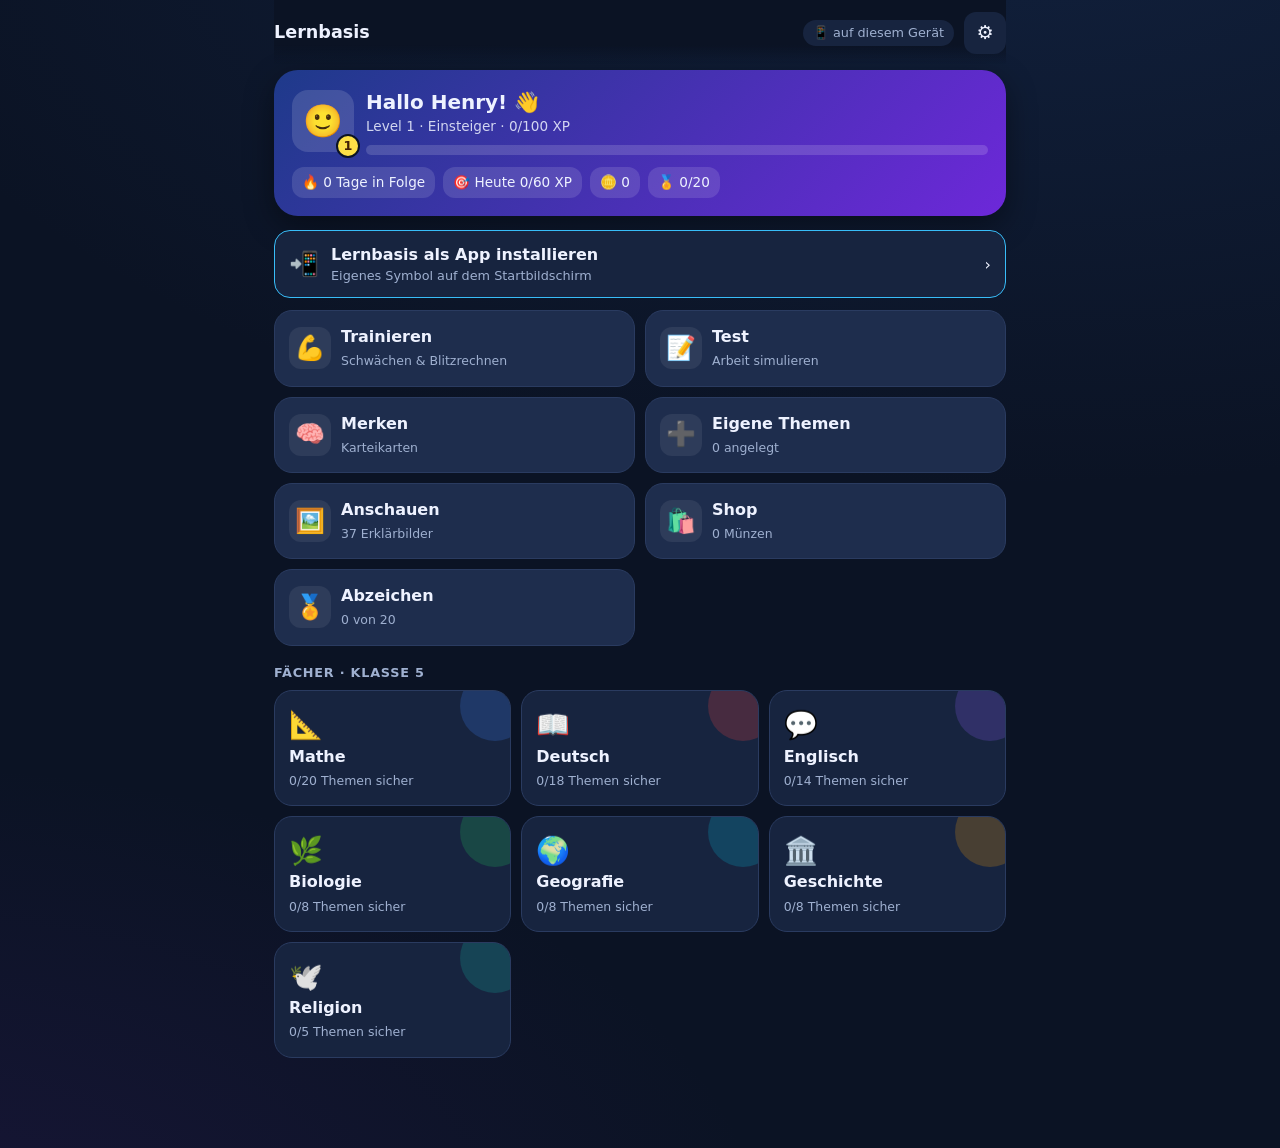
==== lernbasis/index.html @ 5d7b92c0 "Lernbasis: Fachlehrplan 5/6 Sachsen-Anhalt vervollständigt (+32 Themen inkl. Religion, +10 Erklärbil" ====
<!DOCTYPE html>
<html lang="de">
<head>
<meta charset="utf-8">
<meta name="viewport" content="width=device-width,initial-scale=1,viewport-fit=cover">
<title>Lernbasis</title>
<meta name="theme-color" content="#0b1324">
<meta name="mobile-web-app-capable" content="yes">
<meta name="apple-mobile-web-app-capable" content="yes">
<meta name="apple-mobile-web-app-status-bar-style" content="black-translucent">
<meta name="apple-mobile-web-app-title" content="Lernbasis">
<link rel="manifest" href="manifest.php" id="mf">
<script>try{if(/[?&]eltern=1/.test(location.search)||localStorage.getItem("lb_mode")==="eltern"){document.getElementById("mf").href="eltern-manifest.php";document.title="Lernbasis Eltern"}}catch(e){}</script>
<link rel="icon" href="icon-192.png">
<link rel="apple-touch-icon" href="icon-192.png">
<style>
:root{--bg:#0b1324;--bg2:#111c33;--card:#17243f;--card2:#1e2d4d;--line:#2a3b60;--txt:#eef2ff;--mut:#9fb0d0;--acc:#38bdf8;--ok:#22c55e;--bad:#f43f5e;--warn:#fbbf24;--r:18px;--sub:#38bdf8}
*{box-sizing:border-box;-webkit-tap-highlight-color:transparent}
html,body{margin:0;background:var(--bg);color:var(--txt);font:16px/1.45 system-ui,-apple-system,"Segoe UI",Roboto,sans-serif}
body{min-height:100vh;background:radial-gradient(1200px 600px at 80% -10%,#1d3b6e55,transparent),radial-gradient(900px 500px at -10% 110%,#3b1d6e44,transparent),var(--bg)}
#app{max-width:760px;margin:0 auto;padding:0 14px 90px}
button{font:inherit;color:inherit;border:0;cursor:pointer}
input,textarea,select{font:inherit;color:var(--txt);background:var(--bg2);border:2px solid var(--line);border-radius:12px;padding:12px 14px;width:100%;outline:none}
input:focus,textarea:focus,select:focus{border-color:var(--acc)}
textarea{min-height:90px;resize:vertical}
h1,h2,h3{margin:.2em 0 .4em;line-height:1.2}
h1{font-size:1.5rem}h2{font-size:1.25rem}h3{font-size:1.05rem}
.top{position:sticky;top:0;z-index:5;display:flex;align-items:center;gap:10px;padding:12px 0 10px;background:linear-gradient(var(--bg) 70%,transparent)}
.top .ttl{flex:1;font-weight:700;font-size:1.1rem;white-space:nowrap;overflow:hidden;text-overflow:ellipsis}
.ib{width:42px;height:42px;border-radius:12px;background:var(--card);display:grid;place-items:center;font-size:1.2rem;flex:none}
.pill{font-size:.8rem;padding:4px 10px;border-radius:99px;background:var(--card);color:var(--mut);white-space:nowrap}
.hero{background:var(--hero,linear-gradient(135deg,#1e3a8a,#6d28d9));border-radius:24px;padding:18px;margin:6px 0 14px;box-shadow:0 10px 30px #0006}
.hero .row{display:flex;align-items:center;gap:12px}
.lvl{width:56px;height:56px;border-radius:16px;background:#ffffff22;display:grid;place-items:center;font-weight:800;font-size:1.3rem;flex:none}
.bar{height:10px;border-radius:99px;background:#ffffff26;overflow:hidden;margin-top:8px}
.bar>i{display:block;height:100%;background:linear-gradient(90deg,#fde047,#fb923c);border-radius:99px;transition:width .4s}
.stats{display:flex;gap:8px;margin-top:12px;flex-wrap:wrap}
.stats span{background:#ffffff1f;padding:6px 10px;border-radius:12px;font-size:.85rem}
.grid{display:grid;grid-template-columns:repeat(2,1fr);gap:10px}
@media(min-width:600px){.grid{grid-template-columns:repeat(3,1fr)}}
.tile{background:var(--card);border-radius:var(--r);padding:14px;text-align:left;position:relative;overflow:hidden;min-height:96px;display:flex;flex-direction:column;justify-content:space-between;border:1px solid var(--line);transition:transform .1s}
.tile:active{transform:scale(.97)}
.tile .ic{font-size:1.7rem}
.tile b{font-size:1rem}
.tile small{color:var(--mut);font-size:.78rem}
.tile::after{content:"";position:absolute;right:-20px;top:-20px;width:70px;height:70px;border-radius:50%;background:var(--c,#38bdf8);opacity:.22}
.acts{display:grid;grid-template-columns:repeat(2,1fr);gap:10px;margin-bottom:16px}
.act{border-radius:var(--r);padding:14px;text-align:left;background:var(--card2);border:1px solid var(--line);display:flex;gap:10px;align-items:center}
.act .ic{font-size:1.5rem;width:42px;height:42px;border-radius:12px;display:grid;place-items:center;background:#ffffff12;flex:none}
.act b{display:block}.act small{color:var(--mut);font-size:.78rem}
.sec{margin:18px 0 8px;color:var(--mut);font-size:.8rem;letter-spacing:.06em;text-transform:uppercase;font-weight:700}
.list{display:flex;flex-direction:column;gap:8px}
.item{background:var(--card);border:1px solid var(--line);border-radius:16px;padding:12px 14px;display:flex;align-items:center;gap:12px;text-align:left;width:100%}
.item .t{flex:1}.item small{color:var(--mut);display:block;font-size:.8rem}
.ring{--p:0;width:44px;height:44px;border-radius:50%;background:conic-gradient(var(--sub) calc(var(--p)*1%),#ffffff14 0);display:grid;place-items:center;flex:none}
.ring span{width:34px;height:34px;border-radius:50%;background:var(--card);display:grid;place-items:center;font-size:.72rem;font-weight:700}
.modes{display:grid;grid-template-columns:repeat(2,1fr);gap:10px}
.mode{background:var(--card);border:1px solid var(--line);border-radius:var(--r);padding:16px 12px;text-align:center}
.mode .ic{font-size:1.8rem;display:block}.mode b{display:block;margin-top:4px}.mode small{color:var(--mut);font-size:.78rem}
.box{background:var(--card);border:1px solid var(--line);border-left:5px solid var(--sub);border-radius:16px;padding:14px 16px;margin-bottom:10px}
.box h3{color:var(--sub)}
.tbl{font-family:ui-monospace,monospace;background:var(--bg2);border-radius:10px;padding:8px 10px;margin:8px 0;overflow-x:auto;white-space:nowrap}
.text{background:#fffbea;color:#1f2937;border-radius:16px;padding:14px 16px;margin-bottom:12px;font-size:1.02rem;line-height:1.6}
.text p{margin:.4em 0}
details.text summary{font-weight:700;cursor:pointer}
.q{background:var(--card);border:1px solid var(--line);border-radius:20px;padding:18px;margin:8px 0 12px;font-size:1.15rem}
.q .k{display:block;color:var(--mut);font-size:.78rem;margin-bottom:6px;text-transform:uppercase;letter-spacing:.05em}
.opts{display:flex;flex-direction:column;gap:8px}
.opt{background:var(--card2);border:2px solid var(--line);border-radius:14px;padding:14px;text-align:left;font-size:1rem}
.opt.sel{border-color:var(--acc);background:#38bdf822}
.opt.ok{border-color:var(--ok);background:#22c55e26}
.opt.no{border-color:var(--bad);background:#f43f5e26}
.tf{display:grid;grid-template-columns:1fr 1fr;gap:8px}
.btn{display:block;width:100%;padding:15px;border-radius:14px;background:var(--acc);color:#04263a;font-weight:800;font-size:1.02rem;margin-top:10px;text-align:center}
.btn.sec2{background:var(--card2);color:var(--txt);border:1px solid var(--line)}
.btn.ok{background:var(--ok);color:#052e16}.btn.no{background:var(--bad);color:#fff}
.btn:disabled{opacity:.4}
.row2{display:grid;grid-template-columns:1fr 1fr;gap:8px}
.fb{border-radius:16px;padding:14px;margin-top:10px;animation:pop .25s}
.fb.ok{background:#22c55e22;border:1px solid #22c55e66}.fb.no{background:#f43f5e1f;border:1px solid #f43f5e66}
.fb b{display:block;margin-bottom:4px}
@keyframes pop{from{transform:scale(.96);opacity:0}to{transform:none;opacity:1}}
.prog{height:8px;background:#ffffff14;border-radius:99px;overflow:hidden;margin:4px 0 8px}.prog i{display:block;height:100%;background:var(--sub);transition:width .3s}
.card3d{perspective:1000px;margin:10px 0}
.flip{position:relative;min-height:220px;transition:transform .45s;transform-style:preserve-3d;cursor:pointer}
.flip.on{transform:rotateY(180deg)}
.face{position:absolute;inset:0;backface-visibility:hidden;-webkit-backface-visibility:hidden;border-radius:22px;padding:20px;display:flex;flex-direction:column;align-items:center;justify-content:center;text-align:center;font-size:1.3rem;font-weight:600;background:var(--card);border:2px solid var(--line)}
.face.b{transform:rotateY(180deg);background:linear-gradient(135deg,#0e7490,#4338ca);border-color:transparent}
.face small{font-size:.75rem;color:var(--mut);font-weight:400;position:absolute;top:12px}
.face.b small{color:#e0e7ff}
.big{font-size:3rem;text-align:center;margin:10px 0}
.center{text-align:center}.mut{color:var(--mut)}.small{font-size:.85rem}
.chips{display:flex;flex-wrap:wrap;gap:8px}
.chip{padding:9px 13px;border-radius:99px;background:var(--card);border:2px solid var(--line);font-size:.9rem}
.chip.on{border-color:var(--sub);background:#38bdf822}
.cb{display:flex;align-items:center;gap:10px;padding:11px 12px;background:var(--card);border:1px solid var(--line);border-radius:12px}
.cb input{width:22px;height:22px;flex:none;accent-color:var(--acc)}
.nav{display:flex;gap:6px;flex-wrap:wrap;margin:8px 0}
.nav button{width:36px;height:36px;border-radius:10px;background:var(--card);border:1px solid var(--line);font-size:.85rem}
.nav button.done{background:#38bdf833}.nav button.cur{border:2px solid var(--acc)}
.note{font-size:6rem;font-weight:900;text-align:center;line-height:1;margin:8px 0}
.rev{background:var(--card);border:1px solid var(--line);border-radius:14px;padding:12px;margin-bottom:8px;font-size:.95rem}
.rev.ok{border-left:5px solid var(--ok)}.rev.no{border-left:5px solid var(--bad)}
.timer{font-variant-numeric:tabular-nums}
.ed{display:grid;grid-template-columns:1fr 1fr auto;gap:6px;margin-bottom:6px}
.ed input{padding:10px}
.ed button{width:40px;border-radius:10px;background:var(--card2)}
.toast{position:fixed;left:50%;bottom:24px;transform:translateX(-50%);background:#111827ee;border:1px solid var(--line);padding:12px 18px;border-radius:14px;z-index:50;animation:pop .2s;max-width:90vw;text-align:center}
.pinpad{display:grid;grid-template-columns:repeat(3,1fr);gap:10px;max-width:300px;margin:16px auto}
.pinpad button{height:62px;border-radius:16px;background:var(--card);font-size:1.4rem;font-weight:700}
.dots{display:flex;justify-content:center;gap:12px;margin:14px 0}.dots i{width:16px;height:16px;border-radius:50%;border:2px solid var(--mut)}.dots i.f{background:var(--acc);border-color:var(--acc)}
table.st{width:100%;border-collapse:collapse;font-size:.9rem}table.st td,table.st th{padding:8px 6px;border-bottom:1px solid var(--line);text-align:left}
.badge{white-space:nowrap;display:inline-block;font-size:.7rem;background:#ec489933;color:#f9a8d4;padding:2px 8px;border-radius:99px;margin-left:6px;vertical-align:middle}
sup{font-size:.7em}
.colg{display:grid;gap:4px;justify-content:center;margin:10px 0 12px}
.cc{height:50px;display:grid;place-items:center;font:700 1.55rem ui-monospace,Menlo,monospace;border-radius:9px}
.cc.in{background:var(--bg2);border:2px solid var(--line);cursor:pointer}
.cc.cy{height:30px;font-size:.95rem;color:var(--warn)}
.cc.sel{border-color:var(--acc);background:#38bdf826;box-shadow:0 0 0 3px #38bdf833}
.cc.ok{border-color:var(--ok);background:#22c55e22}.cc.no{border-color:var(--bad);background:#f43f5e22}
.cline{grid-column:1/-1;height:3px;background:var(--txt);border-radius:2px;margin:2px 0}
.kp{display:grid;grid-template-columns:repeat(6,1fr);gap:6px;max-width:460px;margin:0 auto}
.kp button{height:54px;border-radius:12px;background:var(--card2);border:1px solid var(--line);font-size:1.35rem;font-weight:700}
.kp button.small{font-size:.7rem;line-height:1.1}
.paper{position:relative;height:300px;margin-top:10px;border-radius:14px;background:#fdfdfb;background-image:linear-gradient(#cbd5e6 1px,transparent 1px),linear-gradient(90deg,#cbd5e6 1px,transparent 1px);background-size:22px 22px;overflow:hidden}
.paper canvas{position:absolute;inset:0;width:100%;height:100%;touch-action:none;cursor:crosshair}
@media(min-width:700px){.paper{height:380px}}

.lvl.av{position:relative;font-size:2rem;width:62px;height:62px}
.lvl.av i{position:absolute;right:-6px;bottom:-6px;font-style:normal;font-size:.8rem;font-weight:800;background:#fde047;color:#422006;border-radius:99px;min-width:24px;height:24px;display:grid;place-items:center;padding:0 5px;border:2px solid #0b1324}
.stats button{background:#ffffff1f;padding:6px 10px;border-radius:12px;font-size:.85rem}
.combo{margin-top:8px;font-weight:800;color:#fdba74;animation:pop .3s}
.coins{text-align:center;font-size:2rem;font-weight:900;margin:6px 0 2px;color:#fde047}
.shopg{display:grid;grid-template-columns:repeat(auto-fill,minmax(84px,1fr));gap:8px}
.shopi{background:var(--card);border:2px solid var(--line);border-radius:16px;padding:10px 4px;display:flex;flex-direction:column;align-items:center;gap:4px}
.shopi span{font-size:2rem;line-height:1.1}.shopi small{color:var(--mut);font-size:.75rem}
.shopi.on{border-color:var(--acc);background:#ffffff10}
.shopg.th{grid-template-columns:repeat(auto-fill,minmax(100px,1fr))}
.shopi .sw{width:100%;height:42px;border-radius:10px;display:block}
.warnb{background:#f59e0b;color:#1f1300}
.badgeg{display:grid;grid-template-columns:repeat(auto-fill,minmax(140px,1fr));gap:8px}
.bdg{background:var(--card);border:1px solid var(--line);border-radius:16px;padding:12px;text-align:center}
.bdg span{font-size:2.2rem;display:block}.bdg b{display:block;margin:4px 0 2px}.bdg small{color:var(--mut);font-size:.75rem}
.bdg.lock{opacity:.45;filter:grayscale(1)}
.ov{position:fixed;inset:0;z-index:100;background:#020617cc;display:grid;place-items:center;padding:20px;animation:pop .25s}
.ovc{background:var(--card);border:1px solid var(--line);border-radius:26px;padding:26px 22px;text-align:center;max-width:360px;width:100%;position:relative;z-index:2;box-shadow:0 20px 60px #000a}
.ovi{font-size:4.5rem;animation:bounce 1s infinite alternate}
@keyframes bounce{to{transform:translateY(-8px) scale(1.06)}}
.conf{position:fixed;inset:0;pointer-events:none;overflow:hidden;z-index:1}
.conf i{position:absolute;top:-20px;width:9px;height:14px;border-radius:2px;animation:fall linear forwards}
@keyframes fall{to{transform:translateY(110vh) rotate(720deg)}}
@media(prefers-reduced-motion:reduce){.conf{display:none}.ovi{animation:none}}

.bildk{background:var(--bg2);border:1px solid var(--line);border-radius:18px;padding:12px;margin-bottom:8px}
.binfo{text-align:center;margin:4px 0 10px;line-height:1.5}
.bctls{display:flex;flex-direction:column;gap:8px;margin-bottom:10px}
.bctl>span,.bst>span{display:block;font-size:.8rem;color:var(--mut);margin-bottom:4px}
.bst{display:flex;align-items:center;gap:10px;background:var(--card);border:1px solid var(--line);border-radius:14px;padding:6px 8px}
.bst>span{flex:1;margin:0 0 0 6px;font-size:.9rem}
.bst button{width:44px;height:44px;border-radius:12px;background:var(--card2);font-size:1.4rem;font-weight:800}
.bst b{min-width:76px;text-align:center;font-size:1.1rem}
.bsteps{margin:0 0 6px;padding-left:22px}
.bsteps li{background:var(--card);border:1px solid var(--line);border-radius:12px;padding:10px 12px;margin-bottom:6px;animation:pop .25s}
.bsteps li.zu{color:var(--mut);opacity:.5;animation:none}
.umst{display:flex;flex-wrap:wrap;gap:8px;align-items:flex-end;justify-content:center;padding:6px 0}
.sgl{position:relative;display:inline-flex;flex-direction:column;align-items:center;background:var(--card2);border:2px solid var(--line);border-radius:12px;padding:8px 12px;font-size:1.15rem;font-weight:700;transition:all .3s}
.sgl small{font-size:.65rem;font-weight:600;color:var(--mut);margin-top:2px}
.sgl i{position:absolute;top:-16px;font-size:.6rem;font-style:normal;color:#f87171}
.bigsent{font-size:1.6rem;font-weight:800;text-align:center;padding:24px 6px}

</style>
</head>
<body>
<div id="app"></div>
<script>
/* ===== Aufgaben-Generatoren (Mathe, Geschichte) ===== */
const R=(a,b)=>a+Math.floor(Math.random()*(b-a+1));
const pick=a=>a[Math.floor(Math.random()*a.length)];
const fmt=n=>{const s=String(Math.abs(n));if(s.length<5)return (n<0?'−':'')+s;return (n<0?'−':'')+s.replace(/\B(?=(\d{3})+(?!\d))/g,' ');};
const dez=n=>String(Math.round(n*1000)/1000).replace('.',',');
const mcNum=(q,c,wr,ex)=>({t:'m',q,a:[String(c),...wr.map(String)],ex});
function nearWrong(c,steps){const s=new Set();steps.forEach(d=>{if(c+d!==c&&c+d>=0)s.add(c+d)});return [...s].slice(0,3);}

const GEN={
 zahlen(){
  const k=R(0,4);
  if(k===0){const n=R(1000000,9999999);const names=['Einer','Zehner','Hunderter','Tausender','Zehntausender','Hunderttausender','Millionen'];const p=R(1,6);const d=String(n).split('').reverse()[p];
   return {t:'i',q:`Welche Ziffer steht in <b>${fmt(n)}</b> an der <b>${names[p]}</b>stelle?`,a:d,ex:`Von rechts gezählt: Einer, Zehner, Hunderter, Tausender, Zehntausender, Hunderttausender, Millionen. An der ${names[p]}stelle steht ${d}.`};}
  if(k===1){const n=R(1000000,9999999);const st=pick([[1000,'Tausender'],[10000,'Zehntausender'],[100000,'Hunderttausender']]);const r=Math.round(n/st[0])*st[0];
   return {t:'i',q:`Runde <b>${fmt(n)}</b> auf <b>${st[1]}</b>.`,a:String(r),ex:`Schau auf die Ziffer rechts neben der ${st[1]}stelle: 0–4 abrunden, 5–9 aufrunden. Ergebnis: ${fmt(r)}.`};}
  if(k===2){const base=pick([R(1,9)*1000000,R(10,99)*100000,R(100,999)*10000]);const nf=Math.random()<.5;const n=nf?base-1:base;const ans=nf?base:base-1;
   return {t:'i',q:`Wie heißt der <b>${nf?'Nachfolger':'Vorgänger'}</b> von <b>${fmt(n)}</b>?`,a:String(ans),ex:`${nf?'Nachfolger = Zahl + 1':'Vorgänger = Zahl − 1'}: ${fmt(ans)}.`};}
  if(k===3){const n=R(4,2999);const r=toRoman(n);if(Math.random()<.5)return {t:'i',q:`Schreibe als arabische Zahl: <b>${r}</b>`,a:String(n),ex:`I=1, V=5, X=10, L=50, C=100, D=500, M=1000. Steht ein kleineres Zeichen vor einem größeren, wird es abgezogen (IV = 4). ${r} = ${n}.`};
   return {t:'i',q:`Schreibe als römische Zahl: <b>${n}</b>`,a:r,ex:`${n} = ${r}. Tipp: Zerlege in Tausender, Hunderter, Zehner und Einer.`};}
  const d=String(R(1000000,9999999)).split('');const opts=new Set();while(opts.size<4){const c=[...d];const i=R(0,6),j=R(0,6);[c[i],c[j]]=[c[j],c[i]];if(c[0]!=='0')opts.add(Number(c.join('')));}
  const arr=[...opts].sort((a,b)=>b-a);const big=Math.random()<.5;const c=big?arr[0]:arr[3];
  return {t:'m',q:`Welche Zahl ist die <b>${big?'größte':'kleinste'}</b>?`,a:[fmt(c),...arr.filter(x=>x!==c).map(fmt)],ex:'Vergleiche von links nach rechts Stelle für Stelle. Die erste unterschiedliche Ziffer entscheidet.'};
 },
 rechnen(){
  const k=R(0,4);
  if(k===0){const a=R(10000,899999),b=R(1000,99999);return {t:'i',col:{a,b,op:'+'},q:`Rechne schriftlich: <b>${fmt(a)} + ${fmt(b)}</b>`,a:String(a+b),ex:`Schriftlich untereinander addieren, Überträge nicht vergessen. Ergebnis: ${fmt(a+b)}.`};}
  if(k===1){const a=R(20000,999999),b=R(1000,a-1000);return {t:'i',col:{a,b,op:'−'},q:`Rechne schriftlich: <b>${fmt(a)} − ${fmt(b)}</b>`,a:String(a-b),ex:`Schriftlich subtrahieren (Ergänzungsverfahren). Probe: ${fmt(a-b)} + ${fmt(b)} = ${fmt(a)}.`};}
  if(k===2){const a=R(102,989),b=R(12,89);return {t:'i',q:`Rechne schriftlich: <b>${a} · ${b}</b>`,a:String(a*b),ex:`${a} · ${Math.floor(b/10)*10} = ${fmt(a*Math.floor(b/10)*10)} und ${a} · ${b%10} = ${fmt(a*(b%10))}. Zusammen: ${fmt(a*b)}.`};}
  if(k===3){const d=R(3,9),q=R(112,1999);return {t:'i',q:`Rechne schriftlich: <b>${fmt(d*q)} : ${d}</b>`,a:String(q),ex:`Schriftlich dividieren. Probe: ${q} · ${d} = ${fmt(d*q)}.`};}
  const a=R(1100,9800),b=R(1100,9800),op=pick(['+','·']);
  if(op==='+'){const c=Math.round(a/1000)*1000+Math.round(b/1000)*1000;return mcNum(`Überschlage: <b>${fmt(a)} + ${fmt(b)}</b> ist ungefähr …`,fmt(c),[fmt(c+1000),fmt(c-1000),fmt(c*10)],`Runde beide Zahlen auf Tausender: ${fmt(Math.round(a/1000)*1000)} + ${fmt(Math.round(b/1000)*1000)} = ${fmt(c)}.`);}
  const x=R(21,89),y=R(21,89),c=Math.round(x/10)*10*Math.round(y/10)*10;return mcNum(`Überschlage: <b>${x} · ${y}</b> ist ungefähr …`,fmt(c),[fmt(c*10),fmt(Math.round(c/10)),fmt(c+1000)],`Runde auf Zehner: ${Math.round(x/10)*10} · ${Math.round(y/10)*10} = ${fmt(c)}.`);
 },
 regeln(){
  const k=R(0,3);
  if(k===0){const a=R(2,30),b=R(2,9),c=R(2,9);return {t:'i',q:`${a} + ${b} · ${c} =`,a:String(a+b*c),ex:`Punkt vor Strich: erst ${b} · ${c} = ${b*c}, dann ${a} + ${b*c} = ${a+b*c}.`};}
  if(k===1){const a=R(2,15),b=R(2,15),c=R(2,9);return {t:'i',q:`(${a} + ${b}) · ${c} =`,a:String((a+b)*c),ex:`Klammern zuerst: ${a} + ${b} = ${a+b}, dann · ${c} = ${(a+b)*c}.`};}
  if(k===2){const d=R(2,9),q=R(2,9),a=R(3,9),b=R(3,9);const v=a*b-q;if(v<0)return GEN.regeln();return {t:'i',q:`${a} · ${b} − ${d*q} : ${d} =`,a:String(v),ex:`Punkt vor Strich: ${a} · ${b} = ${a*b} und ${d*q} : ${d} = ${q}. Dann ${a*b} − ${q} = ${v}.`};}
  const a=R(50,99),b=R(10,40),c=R(2,8);return {t:'i',q:`${a} − (${b} − ${c}) =`,a:String(a-(b-c)),ex:`Klammer zuerst: ${b} − ${c} = ${b-c}. Dann ${a} − ${b-c} = ${a-(b-c)}.`};
 },
 potenzen(){
  const k=R(0,2);
  if(k===0){const b=R(2,6),e=b<4?R(2,5):R(2,3);return {t:'i',q:`Berechne: <b>${b}<sup>${e}</sup></b>`,a:String(b**e),ex:`${b}<sup>${e}</sup> = ${Array(e).fill(b).join(' · ')} = ${b**e}. Die Hochzahl sagt, wie oft die Basis mit sich selbst malgenommen wird.`};}
  if(k===1){const e=R(3,9);return {t:'i',q:`Schreibe als Zahl: <b>10<sup>${e}</sup></b>`,a:String(10**e),ex:`10<sup>${e}</sup> ist eine 1 mit ${e} Nullen: ${fmt(10**e)}.`};}
  const n=R(11,20);return {t:'i',q:`Berechne die Quadratzahl: <b>${n}<sup>2</sup></b>`,a:String(n*n),ex:`Zerlegen: ${n} · ${n} = ${n} · 10 + ${n} · ${n-10} = ${n*10} + ${n*(n-10)} = ${n*n}.`};
 },
 teilbarkeit(){
  const k=R(0,3);
  const rules={2:'letzte Ziffer gerade (0, 2, 4, 6, 8)',3:'Quersumme durch 3 teilbar',4:'letzte zwei Ziffern bilden eine durch 4 teilbare Zahl',5:'letzte Ziffer 0 oder 5',6:'durch 2 und durch 3 teilbar',9:'Quersumme durch 9 teilbar',10:'letzte Ziffer 0'};
  if(k===0){const d=pick([2,3,4,5,6,9,10]);let n=R(100,9999);if(Math.random()<.5)n=n-n%d;const ok=n%d===0;const qs=String(n).split('').reduce((s,x)=>s+ +x,0);
   return {t:'w',q:`${fmt(n)} ist durch ${d} teilbar.`,a:ok,ex:`Regel für ${d}: ${rules[d]}.${[3,6,9].includes(d)?` Quersumme von ${n}: ${qs}.`:''} ${ok?'Also teilbar.':'Also nicht teilbar.'}`};}
  if(k===1){const n=R(2,99);const pr=isPrime(n);return {t:'w',q:`${n} ist eine Primzahl.`,a:pr,ex:pr?`${n} hat genau zwei Teiler: 1 und ${n}.`:`${n} hat mehr als zwei Teiler, z. B. ${smallDiv(n)}.`};}
  if(k===2){const g=R(2,12),a=R(2,9),b=R(2,9);if(gcd(a,b)!==1||a===b)return GEN.teilbarkeit();return {t:'i',q:`Bestimme den ggT von <b>${g*a}</b> und <b>${g*b}</b>.`,a:String(g),ex:`Größter gemeinsamer Teiler: Schreibe die Teiler beider Zahlen auf und suche den größten, der in beiden Listen vorkommt: ${g}.`};}
  const a=R(2,15),b=R(2,15);if(a===b)return GEN.teilbarkeit();const l=a*b/gcd(a,b);return {t:'i',q:`Bestimme das kgV von <b>${a}</b> und <b>${b}</b>.`,a:String(l),ex:`Kleinstes gemeinsames Vielfaches: Vielfache der größeren Zahl durchgehen, bis eines auch durch die kleinere teilbar ist: ${l}.`};
 },
 groessen(){
  const T=[['km','m',1000],['m','cm',100],['cm','mm',10],['m','dm',10],['dm','cm',10],['t','kg',1000],['kg','g',1000],['g','mg',1000],['h','min',60],['min','s',60],['€','ct',100],['m²','dm²',100],['dm²','cm²',100],['cm²','mm²',100],['ha','m²',10000],['a','m²',100],['d','h',24]];
  const k=R(0,4);
  if(k===4){const ms=pick([10000,25000,50000,100000]);const cm=R(2,9);const m=cm*ms/100;return {t:'i',q:`Maßstab <b>1 : ${fmt(ms)}</b>. Auf der Karte sind es <b>${cm} cm</b>. Wie viele <b>Meter</b> sind das in Wirklichkeit?`,a:String(m),ex:`1 cm auf der Karte = ${fmt(ms)} cm = ${fmt(ms/100)} m in Wirklichkeit. ${cm} · ${fmt(ms/100)} m = ${fmt(m)} m.`};}
  const [g,kl,f]=pick(T);
  if(k===0||k===1){const v=R(2,f>=1000?60:25);return {t:'i',q:`${v} ${g} = ? ${kl}`,a:String(v*f),ex:`1 ${g} = ${fmt(f)} ${kl}. Also ${v} · ${fmt(f)} = ${fmt(v*f)} ${kl}.`,u:kl};}
  if(k===2){const v=R(2,40);return {t:'i',q:`${fmt(v*f)} ${kl} = ? ${g}`,a:String(v),ex:`${fmt(f)} ${kl} = 1 ${g}. Also ${fmt(v*f)} : ${fmt(f)} = ${v} ${g}.`,u:g};}
  if(f===60||f===24){const a=R(1,5),b=R(5,f-5);return {t:'i',q:`${a} ${g} ${b} ${kl} = ? ${kl}`,a:String(a*f+b),ex:`${a} ${g} = ${a*f} ${kl}, plus ${b} ${kl} = ${a*f+b} ${kl}.`,u:kl};}
  if(f<10)return GEN.groessen();const fr=pick([.5,.5,.25,.75]);if((fr*f)%1)return GEN.groessen();const v=R(1,9)+fr;return {t:'i',q:`${dez(v)} ${g} = ? ${kl}`,a:String(v*f),ex:`1 ${g} = ${fmt(f)} ${kl}. ${dez(v)} · ${fmt(f)} = ${fmt(v*f)} ${kl}.`,u:kl};
 },
 gleichungen(){
  const k=R(0,4),x=R(2,60);
  if(k===0){const a=R(5,90);return {t:'i',q:`Löse: <b>x + ${a} = ${x+a}</b><br>x =`,a:String(x),ex:`Umkehraufgabe: x = ${x+a} − ${a} = ${x}. Probe: ${x} + ${a} = ${x+a}.`};}
  if(k===1){const a=R(5,90);return {t:'i',q:`Löse: <b>x − ${a} = ${x}</b><br>x =`,a:String(x+a),ex:`Umkehraufgabe: x = ${x} + ${a} = ${x+a}. Probe: ${x+a} − ${a} = ${x}.`};}
  if(k===2){const a=R(2,12),y=R(2,25);return {t:'i',q:`Löse: <b>${a} · x = ${a*y}</b><br>x =`,a:String(y),ex:`Umkehraufgabe: x = ${a*y} : ${a} = ${y}. Probe: ${a} · ${y} = ${a*y}.`};}
  if(k===3){const a=R(2,9),y=R(2,15);return {t:'i',q:`Löse: <b>x : ${a} = ${y}</b><br>x =`,a:String(a*y),ex:`Umkehraufgabe: x = ${y} · ${a} = ${a*y}. Probe: ${a*y} : ${a} = ${y}.`};}
  const a=R(x+5,x+90);return {t:'i',q:`Löse: <b>${a} − x = ${a-x}</b><br>x =`,a:String(x),ex:`Welche Zahl muss ich von ${a} abziehen, um ${a-x} zu erhalten? x = ${a} − ${a-x} = ${x}.`};
 },
 winkel(){
  const types=[['spitzer Winkel',()=>R(5,85)],['rechter Winkel',()=>90],['stumpfer Winkel',()=>R(95,175)],['gestreckter Winkel',()=>180],['überstumpfer Winkel',()=>R(185,355)],['Vollwinkel',()=>360]];
  const i=R(0,5);const w=types[i][1]();const wrong=types.map(t=>t[0]).filter((_,j)=>j!==i).sort(()=>Math.random()-.5).slice(0,3);
  return {t:'m',q:`Ein Winkel ist <b>${w}°</b> groß. Das ist ein …`,a:[types[i][0],...wrong],ex:'spitz: unter 90° · recht: genau 90° · stumpf: zwischen 90° und 180° · gestreckt: 180° · überstumpf: zwischen 180° und 360° · Vollwinkel: 360°.'};
 },
 flaeche(){
  const k=R(0,4),a=R(3,25),b=R(2,18);
  if(k===0)return {t:'i',q:`Ein Rechteck ist <b>${a} cm</b> lang und <b>${b} cm</b> breit. Wie groß ist der <b>Umfang</b> in cm?`,a:String(2*(a+b)),ex:`u = 2 · (a + b) = 2 · (${a} + ${b}) = ${2*(a+b)} cm.`,u:'cm'};
  if(k===1)return {t:'i',q:`Ein Rechteck ist <b>${a} cm</b> lang und <b>${b} cm</b> breit. Wie groß ist der <b>Flächeninhalt</b> in cm²?`,a:String(a*b),ex:`A = a · b = ${a} · ${b} = ${a*b} cm².`,u:'cm²'};
  if(k===2)return {t:'i',q:`Ein Quadrat hat den Umfang <b>${4*a} m</b>. Wie lang ist eine Seite in m?`,a:String(a),ex:`Ein Quadrat hat 4 gleich lange Seiten: ${4*a} : 4 = ${a} m.`,u:'m'};
  if(k===3)return {t:'i',q:`Ein Rechteck hat den Flächeninhalt <b>${a*b} cm²</b>. Eine Seite ist <b>${a} cm</b> lang. Wie lang ist die andere Seite in cm?`,a:String(b),ex:`A = a · b, also b = A : a = ${a*b} : ${a} = ${b} cm.`,u:'cm'};
  const c=R(2,10),x=R(2,10),y=R(2,10);
  if(Math.random()<.5)return {t:'i',q:`Ein Quader ist ${x} cm lang, ${y} cm breit und ${c} cm hoch. Wie groß ist sein <b>Volumen</b> in cm³?`,a:String(x*y*c),ex:`V = a · b · c = ${x} · ${y} · ${c} = ${x*y*c} cm³.`,u:'cm³'};
  return {t:'i',q:`Ein Quader ist ${x} cm lang, ${y} cm breit und ${c} cm hoch. Wie groß ist seine <b>Oberfläche</b> in cm²?`,a:String(2*(x*y+x*c+y*c)),ex:`O = 2 · (a·b + a·c + b·c) = 2 · (${x*y} + ${x*c} + ${y*c}) = ${2*(x*y+x*c+y*c)} cm².`,u:'cm²'};
 },
 daten(){
  const n=pick([5,7]);let l=Array.from({length:n},()=>R(1,20));const k=R(0,3);
  if(k===0){const s=l.reduce((a,b)=>a+b,0);l[n-1]+=(n-s%n)%n;const m=l.reduce((a,b)=>a+b,0)/n;return {t:'i',q:`Berechne das <b>arithmetische Mittel</b> (Durchschnitt): ${l.join(', ')}`,a:String(m),ex:`Summe ${l.reduce((a,b)=>a+b,0)} geteilt durch Anzahl ${n} = ${m}.`};}
  if(k===1){const mx=Math.max(...l),mn=Math.min(...l);return {t:'i',q:`Bestimme die <b>Spannweite</b>: ${l.join(', ')}`,a:String(mx-mn),ex:`Größter Wert minus kleinster Wert: ${mx} − ${mn} = ${mx-mn}.`};}
  if(k===2){const s=[...l].sort((a,b)=>a-b);return {t:'i',q:`Bestimme den <b>Median</b> (Zentralwert): ${l.join(', ')}`,a:String(s[(n-1)/2]),ex:`Der Größe nach ordnen: ${s.join(', ')}. Der mittlere Wert ist ${s[(n-1)/2]}.`};}
  l=[...new Set(l)];if(l.length<4)return GEN.daten();const mo=pick(l);l.push(mo);l.sort(()=>Math.random()-.5);return {t:'i',q:`Bestimme den <b>Modalwert</b> (häufigster Wert): ${l.join(', ')}`,a:String(mo),ex:`${mo} kommt am häufigsten vor.`};
 },
 brueche(){
  const k=R(0,3);
  if(k===0){let z=R(1,8),n=R(z+1,12);const g=gcd(z,n);z/=g;n/=g;const f=R(2,9);return {t:'i',q:`Erweitere <b>${z}/${n}</b> mit ${f}.`,a:`${z*f}/${n*f}`,ex:`Zähler und Nenner mit ${f} malnehmen: ${z*f}/${n*f}. Schreibweise: Zähler/Nenner.`};}
  if(k===1){let z=R(1,8),n=R(z+1,12);const g=gcd(z,n);z/=g;n/=g;const f=R(2,8);return {t:'i',q:`Kürze <b>${z*f}/${n*f}</b> vollständig.`,a:`${z}/${n}`,ex:`Zähler und Nenner durch ihren ggT ${f} teilen: ${z}/${n}.`};}
  if(k===2){const n=pick([2,3,4,5,10]),z=R(1,n-1),m=R(2,12)*n;return {t:'i',q:`Wie viel sind <b>${z}/${n} von ${m} €</b>?`,a:String(m/n*z),ex:`${m} € : ${n} = ${m/n} €, dann · ${z} = ${m/n*z} €.`,u:'€'};}
  const n=pick([4,6,8,10,12]),a=R(1,n-1);let b=R(1,n-1);if(a===b)b=a===1?2:a-1;return mcNum(`Welcher Bruch ist größer?`,`${Math.max(a,b)}/${n}`,[`${Math.min(a,b)}/${n}`],`Bei gleichem Nenner ist der Bruch mit dem größeren Zähler größer.`);
 },
 blitz(){
  const k=R(0,3);
  if(k===0){const a=R(2,10),b=R(2,10);return {t:'i',q:`${a} · ${b} =`,a:String(a*b)};}
  if(k===1){const a=R(11,20),b=R(2,9);return {t:'i',q:`${a} · ${b} =`,a:String(a*b)};}
  if(k===2){const d=R(2,12),q=R(2,12);return {t:'i',q:`${d*q} : ${d} =`,a:String(q)};}
  const a=R(15,99),b=R(11,a-1);return Math.random()<.5?{t:'i',q:`${a} + ${b} =`,a:String(a+b)}:{t:'i',q:`${a} − ${b} =`,a:String(a-b)};
 },
 jahrhundert(){
  if(Math.random()<.7){const y=R(1,2099);const c=Math.ceil(y/100);return {t:'i',q:`In welchem <b>Jahrhundert</b> liegt das Jahr <b>${y}</b>? (nur die Zahl)`,a:String(c),ex:`Das 1. Jahrhundert umfasst die Jahre 1–100. Jahr ${y} → ${c}. Jahrhundert (Tipp: Jahr − 1, durch 100, abrunden, plus 1).`};}
  const y=R(101,3000);const c=Math.ceil(y/100);return {t:'i',q:`In welchem Jahrhundert <b>vor Christus</b> liegt das Jahr <b>${y} v. Chr.</b>? (nur die Zahl)`,a:String(c),ex:`Vor Christus wird rückwärts gezählt, die Regel bleibt gleich: ${y} v. Chr. liegt im ${c}. Jahrhundert v. Chr.`};
 }
};
function toRoman(n){const m=[[1000,'M'],[900,'CM'],[500,'D'],[400,'CD'],[100,'C'],[90,'XC'],[50,'L'],[40,'XL'],[10,'X'],[9,'IX'],[5,'V'],[4,'IV'],[1,'I']];let s='';for(const [v,r] of m)while(n>=v){s+=r;n-=v}return s;}
function gcd(a,b){return b?gcd(b,a%b):a}
function isPrime(n){if(n<2)return false;for(let i=2;i*i<=n;i++)if(n%i===0)return false;return true}
function smallDiv(n){for(let i=2;i<n;i++)if(n%i===0)return `${i} und ${n/i}`;return ''}

/* ===== Lerninhalte Klasse 5 Gymnasium – orientiert am Fachlehrplan Sachsen-Anhalt (Schuljahrgänge 5/6) ===== */
const SUBJECTS=[
 {id:'ma',name:'Mathe',icon:'📐',color:'#3b82f6'},
 {id:'de',name:'Deutsch',icon:'📖',color:'#ef4444'},
 {id:'en',name:'Englisch',icon:'💬',color:'#8b5cf6'},
 {id:'bio',name:'Biologie',icon:'🌿',color:'#22c55e'},
 {id:'geo',name:'Geografie',icon:'🌍',color:'#06b6d4'},
 {id:'ge',name:'Geschichte',icon:'🏛️',color:'#f59e0b'},
 {id:'rel',name:'Religion',icon:'🕊️',color:'#14b8a6'},
 {id:'eigen',name:'Eigene Themen',icon:'⭐',color:'#ec4899'}
];
const WA=['Nomen','Verb','Adjektiv','Artikel','Pronomen','Präposition','Konjunktion','Adverb'];
const wa=(q,c,ex)=>['m',q,[c,...WA.filter(x=>x!==c).sort(()=>Math.random()-.5).slice(0,3)],ex];
const KAS=['Nominativ','Genitiv','Dativ','Akkusativ'];
const kas=(q,c,ex)=>['m',q,[c,...KAS.filter(x=>x!==c)],ex];
const ZF=['Präsens','Präteritum','Perfekt','Plusquamperfekt','Futur I'];
const zf=(q,c,ex)=>['m',q,[c,...ZF.filter(x=>x!==c).sort(()=>Math.random()-.5).slice(0,3)],ex];
const SG=['Subjekt','Prädikat','Dativobjekt','Akkusativobjekt','Adverbiale der Zeit','Adverbiale des Ortes','Adverbiale der Art und Weise','Adverbiale des Grundes'];
const sg=(q,c,ex)=>{const near=c.startsWith('Adverbiale')?SG.filter(x=>x.startsWith('Adverbiale')&&x!==c):SG.filter(x=>!x.startsWith('Adverbiale')&&x!==c);return ['m',q,[c,...near.sort(()=>Math.random()-.5).slice(0,3)],ex]};

const TOPICS=[
/* ================= MATHE ================= */
{id:'ma-zahlen',s:'ma',title:'Natürliche Zahlen & große Zahlen',gen:'zahlen',genShare:.75,
 learn:[['Stellenwerttafel','Jede Stelle ist 10-mal so viel wert wie die Stelle rechts daneben.<div class="tbl">M | HT | ZT | T | H | Z | E</div>Große Zahlen schreibt man in Dreiergruppen von rechts: <b>4 583 207</b>.'],
 ['Große Zahlen','1 Tausend = 1 000 · 1 Million = 1 000 000 (6 Nullen) · 1 Milliarde = 1 000 000 000 (9 Nullen) · 1 Billion = 12 Nullen.'],
 ['Runden','Schau auf die Ziffer <b>rechts neben</b> der Rundungsstelle: 0, 1, 2, 3, 4 → abrunden · 5, 6, 7, 8, 9 → aufrunden.<br>Beispiel: 3 <b>4</b>72 auf Tausender → 3 000.'],
 ['Römische Zahlen','I = 1, V = 5, X = 10, L = 50, C = 100, D = 500, M = 1000.<br>Höchstens drei gleiche Zeichen hintereinander. Ein kleineres Zeichen <b>vor</b> einem größeren wird abgezogen: IV = 4, IX = 9, XL = 40, XC = 90, CD = 400, CM = 900.']],
 cards:[['1 Million hat … Nullen','6'],['1 Milliarde hat … Nullen','9'],['Römisch: D','500'],['Römisch: L','50'],['Römisch: C','100'],['Römisch: M','1000'],['Römisch: XL','40'],['Römisch: XC','90'],['Nachfolger','die Zahl, die um 1 größer ist'],['Vorgänger','die Zahl, die um 1 kleiner ist']],
 tasks:[['m','Wie viele Nullen hat eine Milliarde?',['9','6','12','8'],'Million: 6 Nullen, Milliarde: 9, Billion: 12.'],
 ['w','Bei römischen Zahlen dürfen höchstens drei gleiche Zeichen hintereinanderstehen.',true,'Deshalb schreibt man 4 als IV und nicht IIII.'],
 ['m','Welche Zahl liegt auf dem Zahlenstrahl genau in der Mitte zwischen 2 400 und 3 000?',['2 700','2 600','2 800','2 750'],'Abstand 600, die Hälfte ist 300: 2 400 + 300 = 2 700.']]},
{id:'ma-rechnen',s:'ma',title:'Schriftlich rechnen & Überschlag',gen:'rechnen',genShare:.85,
 learn:[['Schriftliche Addition','Zahlen stellengerecht untereinander schreiben (Einer unter Einer). Von rechts nach links rechnen, Überträge klein notieren.'],
 ['Schriftliche Subtraktion','Ergänzen: Von der unteren Zahl bis zur oberen ergänzen. Reicht es nicht, 10 dazunehmen und den Übertrag bei der nächsten Stelle unten dazuschreiben.'],
 ['Schriftliche Multiplikation','Erste Zahl mit jeder Ziffer der zweiten Zahl malnehmen, Teilergebnisse stellengerecht eingerückt untereinander schreiben und addieren.'],
 ['Überschlag','Vor dem Rechnen runden und grob ausrechnen. So merkst du, ob dein Ergebnis stimmen kann.<br>4 812 + 3 179 ≈ 5 000 + 3 000 = 8 000']],
 cards:[['Summand + Summand =','Summe'],['Minuend − Subtrahend =','Differenz'],['Faktor · Faktor =','Produkt'],['Dividend : Divisor =','Quotient'],['Wozu dient ein Überschlag?','zur Kontrolle, ob das Ergebnis ungefähr stimmt']],
 tasks:[['m','Wie heißt das Ergebnis einer Division?',['Quotient','Produkt','Differenz','Divisor'],'Dividend : Divisor = Quotient.'],
 ['m','Wie heißt das Ergebnis einer Subtraktion?',['Differenz','Summe','Quotient','Subtrahend'],'Minuend − Subtrahend = Differenz.'],
 ['w','Durch 0 darf man nicht teilen.',true,'Die Division durch 0 ist nicht erlaubt (nicht definiert).']]},
{id:'ma-regeln',s:'ma',title:'Rechenregeln & Rechengesetze',gen:'regeln',genShare:.6,
 learn:[['Reihenfolge','1. Klammern · 2. Punktrechnung (· und :) · 3. Strichrechnung (+ und −) · Sonst von links nach rechts.'],
 ['Vertauschungsgesetz (Kommutativgesetz)','a + b = b + a und a · b = b · a. Gilt <b>nicht</b> für − und :.'],
 ['Verbindungsgesetz (Assoziativgesetz)','(a + b) + c = a + (b + c) und (a · b) · c = a · (b · c).'],
 ['Verteilungsgesetz (Distributivgesetz)','a · (b + c) = a · b + a · c<br>Beispiel: 7 · 23 = 7 · 20 + 7 · 3 = 140 + 21 = 161']],
 cards:[['Kommutativgesetz','Vertauschungsgesetz: a + b = b + a'],['Assoziativgesetz','Verbindungsgesetz: (a + b) + c = a + (b + c)'],['Distributivgesetz','Verteilungsgesetz: a · (b + c) = a·b + a·c'],['Was rechnet man zuerst?','Klammern, dann Punkt vor Strich']],
 tasks:[['m','Welches Gesetz wurde benutzt? 25 · 17 · 4 = 25 · 4 · 17',['Vertauschungsgesetz','Verbindungsgesetz','Verteilungsgesetz','Punkt vor Strich'],'Die Faktoren wurden in ihrer Reihenfolge vertauscht.'],
 ['m','Welches Gesetz wurde benutzt? 6 · 48 = 6 · 40 + 6 · 8',['Verteilungsgesetz','Vertauschungsgesetz','Verbindungsgesetz','Klammerregel'],'Die Zahl 48 wurde zerlegt, die 6 wird auf beide Teile verteilt.'],
 ['w','Für die Subtraktion gilt das Vertauschungsgesetz.',false,'10 − 4 = 6, aber 4 − 10 ergibt etwas anderes.'],
 ['i','Rechne geschickt: 4 · 37 · 25 =','3700','4 · 25 = 100, und 100 · 37 = 3 700.']]},
{id:'ma-potenzen',s:'ma',title:'Potenzen & Quadratzahlen',gen:'potenzen',genShare:.8,
 learn:[['Potenz','3<sup>4</sup> = 3 · 3 · 3 · 3 = 81<br><b>3</b> ist die <b>Basis</b>, <b>4</b> ist der <b>Exponent</b> (Hochzahl). Der Exponent sagt, wie oft die Basis als Faktor vorkommt.'],
 ['Zehnerpotenzen','10<sup>3</sup> = 1 000 · 10<sup>6</sup> = 1 000 000. Der Exponent ist die Anzahl der Nullen.'],
 ['Quadratzahlen','1, 4, 9, 16, 25, 36, 49, 64, 81, 100, 121, 144, 169, 196, 225 … Lerne sie bis 20² = 400 auswendig!']],
 cards:[['11²','121'],['12²','144'],['13²','169'],['14²','196'],['15²','225'],['16²','256'],['17²','289'],['18²','324'],['19²','361'],['20²','400'],['2¹⁰','1024'],['Basis in 5³','5']],
 tasks:[['m','Was ist 2<sup>3</sup>?',['8','6','9','5'],'2 · 2 · 2 = 8 (nicht 2 · 3!).'],['m','Wie heißt die 4 in 7<sup>4</sup>?',['Exponent','Basis','Faktor','Potenzwert'],'Die Hochzahl heißt Exponent.'],['m','Was ist 1<sup>100</sup>?',['1','100','0','101'],'1 mal 1 mal 1 … bleibt immer 1.']]},
{id:'ma-teilbarkeit',s:'ma',title:'Teilbarkeit, Primzahlen, ggT & kgV',gen:'teilbarkeit',genShare:.75,
 learn:[['Teilbarkeitsregeln','durch 2: letzte Ziffer gerade · durch 5: letzte Ziffer 0 oder 5 · durch 10: letzte Ziffer 0 · durch 4: letzte zwei Ziffern durch 4 teilbar · durch 3: Quersumme durch 3 teilbar · durch 9: Quersumme durch 9 teilbar · durch 6: durch 2 <b>und</b> 3 teilbar'],
 ['Quersumme','Summe aller Ziffern: Quersumme von 4 752 = 4 + 7 + 5 + 2 = 18'],
 ['Primzahlen','Haben genau zwei Teiler: 1 und sich selbst. 2, 3, 5, 7, 11, 13, 17, 19, 23, 29 … Die <b>1 ist keine</b> Primzahl. 2 ist die einzige gerade Primzahl.'],
 ['ggT und kgV','<b>ggT</b> = größter gemeinsamer Teiler (12 und 18 → 6)<br><b>kgV</b> = kleinstes gemeinsames Vielfaches (4 und 6 → 12)']],
 cards:[['Teilbar durch 3, wenn …','die Quersumme durch 3 teilbar ist'],['Teilbar durch 4, wenn …','die letzten zwei Ziffern eine durch 4 teilbare Zahl bilden'],['Teilbar durch 6, wenn …','sie durch 2 und durch 3 teilbar ist'],['Ist 1 eine Primzahl?','Nein – sie hat nur einen Teiler'],['Einzige gerade Primzahl','2'],['Primzahlen bis 30','2, 3, 5, 7, 11, 13, 17, 19, 23, 29'],['Primfaktorzerlegung von 60','2 · 2 · 3 · 5']],
 tasks:[['m','Welche Zahl ist durch 9 teilbar?',['5 778','5 779','5 768','5 717'],'Quersumme von 5 778: 5+7+7+8 = 27, und 27 ist durch 9 teilbar.'],
 ['m','Wie lautet die Primfaktorzerlegung von 36?',['2 · 2 · 3 · 3','4 · 9','2 · 3 · 6','2 · 2 · 9'],'Nur Primzahlen als Faktoren: 36 = 2 · 2 · 3 · 3. 4, 6 und 9 sind keine Primzahlen.']]},
{id:'ma-groessen',s:'ma',title:'Größen umrechnen & Maßstab',gen:'groessen',genShare:.85,
 learn:[['Längen','1 km = 1 000 m · 1 m = 10 dm = 100 cm · 1 dm = 10 cm · 1 cm = 10 mm'],
 ['Massen','1 t = 1 000 kg · 1 kg = 1 000 g · 1 g = 1 000 mg'],
 ['Zeit & Geld','1 d = 24 h · 1 h = 60 min · 1 min = 60 s · 1 € = 100 ct'],
 ['Flächen','Umrechnungszahl <b>100</b>: 1 m² = 100 dm² · 1 dm² = 100 cm² · 1 cm² = 100 mm² · 1 a = 100 m² · 1 ha = 100 a = 10 000 m² · 1 km² = 100 ha'],
 ['Maßstab','1 : 25 000 bedeutet: 1 cm auf der Karte sind 25 000 cm = 250 m in Wirklichkeit.']],
 cards:[['1 km = … m','1 000'],['1 t = … kg','1 000'],['1 m² = … dm²','100'],['1 ha = … m²','10 000'],['1 a = … m²','100'],['1 km² = … ha','100'],['1 Tag = … h','24'],['Umrechnungszahl bei Flächen','100'],['1 : 100 000 – 1 cm sind …','1 km']],
 tasks:[['m','Was ist richtig?',['3 m 5 cm = 305 cm','3 m 5 cm = 350 cm','3 m 5 cm = 35 cm','3 m 5 cm = 3 050 cm'],'3 m = 300 cm, plus 5 cm = 305 cm.'],['m','Welche Angabe ist am größten?',['2,1 kg','2 080 g','2 kg 9 g','2 019 g'],'2,1 kg = 2 100 g ist am meisten.']]},
{id:'ma-gleichungen',s:'ma',title:'Gleichungen & Variablen',gen:'gleichungen',genShare:.8,
 learn:[['Variable','Ein Platzhalter (meist x) für eine unbekannte Zahl.'],['Lösen mit der Umkehraufgabe','x + 17 = 42 → x = 42 − 17 = 25<br>Umkehrungen: + ↔ − und · ↔ :'],['Probe','Setze deine Lösung ein: 25 + 17 = 42 ✓']],
 cards:[['Umkehrung von +','−'],['Umkehrung von ·',':'],['Was ist eine Variable?','ein Platzhalter für eine Zahl'],['Was macht man bei der Probe?','Lösung einsetzen und prüfen']],
 tasks:[['m','Für welche Zahl gilt: x + x = 18?',['9','18','36','16'],'9 + 9 = 18.'],['i','Ich denke mir eine Zahl, multipliziere sie mit 6 und erhalte 54. Welche Zahl?','9','6 · x = 54 → x = 54 : 6 = 9.']]},
{id:'ma-geometrie',s:'ma',title:'Geometrie: Grundbegriffe & Winkel',gen:'winkel',genShare:.4,
 learn:[['Strecke, Strahl, Gerade','<b>Strecke</b>: Anfangs- und Endpunkt (AB) · <b>Strahl</b>: Anfangspunkt, kein Ende · <b>Gerade</b>: weder Anfang noch Ende'],
 ['Zueinander','<b>parallel</b> (∥): überall gleicher Abstand, schneiden sich nie · <b>senkrecht</b> (⊥): schneiden sich im rechten Winkel'],
 ['Winkelarten','spitz < 90° · recht = 90° · stumpf zwischen 90° und 180° · gestreckt = 180° · überstumpf zwischen 180° und 360° · Vollwinkel = 360°'],
 ['Koordinatensystem','Erst nach rechts (x), dann nach oben (y): P(3|5) liegt 3 nach rechts und 5 nach oben.'],
 ['Symmetrie','Achsensymmetrisch: Faltet man die Figur an der Achse, liegen beide Hälften genau aufeinander.']],
 cards:[['Strecke','Linie mit Anfangs- und Endpunkt'],['Strahl','Linie mit Anfangspunkt, aber ohne Ende'],['Gerade','Linie ohne Anfang und Ende'],['parallel','überall gleicher Abstand, kein Schnittpunkt'],['senkrecht','Schnitt im rechten Winkel (90°)'],['stumpfer Winkel','zwischen 90° und 180°'],['überstumpfer Winkel','zwischen 180° und 360°'],['P(4|2): Was zuerst?','4 nach rechts (x), dann 2 nach oben (y)']],
 tasks:[['m','Wie viele Symmetrieachsen hat ein Quadrat?',['4','2','1','8'],'2 Diagonalen und 2 Mittellinien = 4.'],['m','Wie viele Symmetrieachsen hat ein (nicht quadratisches) Rechteck?',['2','4','1','0'],'Nur die beiden Mittellinien, die Diagonalen nicht.'],
 ['m','Der Punkt P(0|6) liegt …',['auf der y-Achse','auf der x-Achse','im Ursprung','rechts neben der y-Achse'],'x = 0 bedeutet: kein Schritt nach rechts – also auf der y-Achse.'],
 ['m','Welcher Winkel entsteht zwischen den Zeigern einer Uhr um 3 Uhr?',['rechter Winkel','spitzer Winkel','stumpfer Winkel','gestreckter Winkel'],'Um 3 Uhr stehen die Zeiger im 90°-Winkel.'],
 ['w','Zwei parallele Geraden haben genau einen Schnittpunkt.',false,'Parallele Geraden schneiden sich nie.']]},
{id:'ma-flaeche',s:'ma',title:'Umfang, Flächeninhalt & Volumen',gen:'flaeche',genShare:.85,
 learn:[['Rechteck','Umfang u = 2 · a + 2 · b · Flächeninhalt A = a · b'],['Quadrat','u = 4 · a · A = a · a'],['Quader','Volumen V = a · b · c · Oberfläche O = 2 · (a·b + a·c + b·c)'],['Würfel','V = a · a · a · O = 6 · a · a'],['Einheiten','Umfang in cm, m … · Fläche in cm², m² … · Volumen in cm³, m³ …']],
 cards:[['Umfang Rechteck','u = 2·a + 2·b'],['Fläche Rechteck','A = a · b'],['Volumen Quader','V = a · b · c'],['Oberfläche Würfel','O = 6 · a · a'],['Wie viele Flächen hat ein Quader?','6'],['Wie viele Kanten hat ein Würfel?','12'],['Wie viele Ecken hat ein Quader?','8']],
 tasks:[['m','Wie viele Kanten hat ein Quader?',['12','8','6','10'],'4 oben, 4 unten, 4 senkrecht = 12.'],['m','Ein Würfel hat die Kantenlänge 3 cm. Volumen?',['27 cm³','9 cm³','54 cm³','18 cm³'],'3 · 3 · 3 = 27 cm³.']]},
{id:'ma-daten',s:'ma',title:'Daten & Diagramme',gen:'daten',genShare:.8,
 learn:[['Daten erfassen','Strichliste → Häufigkeitstabelle → Säulen- oder Balkendiagramm (Säulen stehen, Balken liegen).'],
 ['Kenngrößen','<b>Arithmetisches Mittel</b>: Summe : Anzahl · <b>Median</b>: mittlerer Wert der geordneten Liste · <b>Modalwert</b>: häufigster Wert · <b>Spannweite</b>: größter − kleinster Wert']],
 cards:[['Arithmetisches Mittel','Summe aller Werte geteilt durch die Anzahl'],['Median','mittlerer Wert der der Größe nach geordneten Liste'],['Modalwert','der häufigste Wert'],['Spannweite','größter Wert minus kleinster Wert'],['Balkendiagramm','die Balken liegen waagerecht']],
 tasks:[['m','Welche Darstellung zeigt waagerechte Balken?',['Balkendiagramm','Säulendiagramm','Strichliste','Häufigkeitstabelle'],'Säulen stehen senkrecht, Balken liegen waagerecht.']]},
{id:'ma-brueche',s:'ma',title:'Brüche (Einstieg)',gen:'brueche',genShare:.75,
 learn:[['Bruch','<b>3/4</b>: Der Nenner (4) sagt, in wie viele gleiche Teile das Ganze geteilt ist. Der Zähler (3) sagt, wie viele Teile genommen werden.'],['Erweitern & Kürzen','Erweitern: Zähler und Nenner mit derselben Zahl multiplizieren. Kürzen: durch dieselbe Zahl dividieren. Der Wert bleibt gleich!'],['Anteile berechnen','3/4 von 20 €: erst durch den Nenner (20 : 4 = 5), dann mal den Zähler (5 · 3 = 15 €).'],['Prozent','1/2 = 50 % · 1/4 = 25 % · 3/4 = 75 % · 1/10 = 10 % · 1/5 = 20 %']],
 cards:[['Zähler','die Zahl über dem Bruchstrich'],['Nenner','die Zahl unter dem Bruchstrich'],['1/4 = … %','25 %'],['3/4 = … %','75 %'],['1/5 = … %','20 %'],['Erweitern','Zähler und Nenner mit derselben Zahl multiplizieren']],
 tasks:[['m','Welcher Bruch hat denselben Wert wie 2/3?',['8/12','6/8','4/9','3/4'],'2/3 mit 4 erweitert ergibt 8/12.'],['m','Wie viel Prozent sind 1/5?',['20 %','15 %','25 %','50 %'],'1/5 = 2/10 = 20/100 = 20 %.']]},

/* ================= DEUTSCH ================= */
{id:'de-wortarten',s:'de',title:'Wortarten',
 learn:[['Nomen','Namen für Lebewesen, Dinge, Gefühle, Gedanken. Großgeschrieben, haben einen Artikel. Endungen: -ung, -heit, -keit, -nis, -schaft.'],
 ['Verb','Sagt, was jemand tut oder was geschieht. Verben werden konjugiert (ich lese, du liest …).'],
 ['Adjektiv','Beschreibt, wie etwas ist. Kann gesteigert werden: groß – größer – am größten.'],
 ['Pronomen','Stellvertreter: Personalpronomen (ich, du, er …), Possessivpronomen (mein, dein, sein …).'],
 ['Präposition & Konjunktion','<b>Präpositionen</b> zeigen Verhältnisse (auf, unter, mit, wegen …). <b>Konjunktionen</b> verbinden Wörter oder Sätze (und, oder, aber, weil, dass …).']],
 cards:[['Nomen','Namenwort – groß, mit Artikel'],['Verb','Tätigkeitswort – wird konjugiert'],['Adjektiv','Eigenschaftswort – kann gesteigert werden'],['Personalpronomen','ich, du, er, sie, es, wir, ihr, sie'],['Possessivpronomen','mein, dein, sein, ihr, unser, euer'],['Präposition','Verhältniswort: auf, unter, neben, mit …'],['Konjunktion','Bindewort: und, oder, aber, weil, dass …'],['Steigerung: gut','gut – besser – am besten']],
 tasks:[wa('Der <b>schnelle</b> Hund rennt über die Wiese.','Adjektiv','„schnell“ beschreibt, wie der Hund ist.'),wa('Wir <b>spielen</b> nach der Schule Fußball.','Verb','„spielen“ sagt, was wir tun.'),wa('Das Buch liegt <b>unter</b> dem Tisch.','Präposition','„unter“ zeigt das Verhältnis zwischen Buch und Tisch.'),wa('Ich bleibe zu Hause, <b>weil</b> es regnet.','Konjunktion','„weil“ verbindet zwei Sätze.'),wa('<b>Sie</b> liest ein spannendes Buch.','Pronomen','„sie“ ist ein Personalpronomen.'),wa('Das ist <b>mein</b> Fahrrad.','Pronomen','„mein“ ist ein Possessivpronomen (besitzanzeigend).'),wa('Die <b>Freundschaft</b> zwischen den beiden ist eng.','Nomen','Endung -schaft und Artikel „die“.'),wa('Das <b>Laufen</b> fällt ihm heute schwer.','Nomen','Ein Verb mit Artikel wird zum Nomen (Nominalisierung) und großgeschrieben.'),wa('<b>Das</b> Fenster steht offen.','Artikel','„das“ begleitet das Nomen „Fenster“.'),wa('Opa kommt <b>morgen</b> zu Besuch.','Adverb','„morgen“ gibt die Zeit an und lässt sich nicht steigern oder beugen.'),
 ['i','Steigere: groß – größer – ?','am größten','Superlativ mit „am“: am größten.'],['i','Ergänze die richtige Verbform (lesen): Du ___ jeden Abend.','liest','du liest – das e wird zu ie.'],['w','Nomen erkennt man oft an Endungen wie -ung, -heit und -keit.',true,'Beispiele: Zeitung, Freiheit, Sauberkeit.'],['w','Adjektive kann man immer konjugieren.',false,'Verben werden konjugiert. Adjektive werden gesteigert und dekliniert.']]},
{id:'de-nomen',s:'de',title:'Nomen: Genus, Numerus & die vier Fälle',
 learn:[['Genus','maskulin (der), feminin (die), neutrum (das). Achtung: <i>das</i> Mädchen, <i>die</i> Butter, <i>der</i> Joghurt / <i>das</i> Joghurt.'],['Numerus','Singular (Einzahl) und Plural (Mehrzahl).'],['Die vier Fälle (Kasus)','<b>Nominativ</b> – Wer oder was? · <b>Genitiv</b> – Wessen? · <b>Dativ</b> – Wem? · <b>Akkusativ</b> – Wen oder was?'],['Trick','Frage im Satz nach dem Wort: „Ich gebe <i>dem Hund</i> einen Knochen.“ – <i>Wem</i> gebe ich einen Knochen? → Dativ.']],
 cards:[['Nominativ – Frage','Wer oder was?'],['Genitiv – Frage','Wessen?'],['Dativ – Frage','Wem?'],['Akkusativ – Frage','Wen oder was?'],['Genus von „Mädchen“','neutrum (das)'],['Plural von „Atlas“','Atlanten'],['Numerus','Singular / Plural']],
 tasks:[kas('Ich gebe <b>dem Hund</b> einen Knochen.','Dativ','Wem gebe ich einen Knochen? Dem Hund.'),kas('Ich gebe dem Hund <b>einen Knochen</b>.','Akkusativ','Wen oder was gebe ich? Einen Knochen.'),kas('Das ist das Auto <b>meines Vaters</b>.','Genitiv','Wessen Auto? Meines Vaters.'),kas('<b>Die neue Lehrerin</b> lobt uns.','Nominativ','Wer lobt uns? Die neue Lehrerin.'),kas('Wir helfen <b>dem alten Mann</b>.','Dativ','Wem helfen wir? Dem alten Mann.'),kas('Wir warten auf <b>den Bus</b>.','Akkusativ','Auf wen oder was warten wir? Auf den Bus.'),kas('Mit <b>dem Fahrrad</b> fahre ich zur Schule.','Dativ','„mit“ verlangt immer den Dativ.'),kas('Wegen <b>des Regens</b> fällt das Fest aus.','Genitiv','„wegen“ steht mit dem Genitiv: wessen wegen?'),kas('Paul vermisst <b>seinen Bruder</b>.','Akkusativ','Wen vermisst Paul?'),
 ['m','Welches Genus hat „Mädchen“?',['Neutrum','Femininum','Maskulinum','kein Genus'],'Es heißt „das Mädchen“ – Wörter auf -chen sind immer Neutrum.'],['m','Welcher Plural ist richtig?',['die Kakteen','die Kaktusse','die Kaktusen','die Kaktüsse'],'Kaktus – Kakteen.'],['i','Setze den richtigen Artikel ein: Ich spiele mit ___ Katze.','der','mit + Dativ: mit der Katze.']]},
{id:'de-zeiten',s:'de',title:'Verben & Zeitformen',
 learn:[['Präsens','Gegenwart: ich spiele'],['Präteritum','Vergangenheit, typisch beim Erzählen: ich spielte, ich lief'],['Perfekt','Vergangenheit, typisch beim Sprechen: ich habe gespielt, ich bin gelaufen (haben/sein + Partizip II)'],['Plusquamperfekt','Vorvergangenheit: ich hatte gespielt, ich war gelaufen'],['Futur I','Zukunft: ich werde spielen'],['Starke & schwache Verben','Schwach: Stamm bleibt (spielen – spielte). Stark: Stammvokal ändert sich (singen – sang – gesungen).']],
 cards:[['gehen – Präteritum','ging'],['singen – Präteritum','sang'],['bringen – Präteritum','brachte'],['schreiben – Partizip II','geschrieben'],['laufen – Perfekt','ist gelaufen'],['denken – Präteritum','dachte'],['Plusquamperfekt von „ich esse“','ich hatte gegessen'],['Futur I von „du kommst“','du wirst kommen']],
 tasks:[zf('Ich <b>bin</b> nach Hause <b>gelaufen</b>.','Perfekt','sein + Partizip II.'),zf('Er <b>schwamm</b> durch den See.','Präteritum','Einfache Vergangenheitsform von „schwimmen“.'),zf('Wir <b>werden</b> im Sommer <b>verreisen</b>.','Futur I','werden + Infinitiv.'),zf('Sie <b>hatte</b> schon <b>gegessen</b>.','Plusquamperfekt','hatte/war + Partizip II.'),zf('Du <b>spielst</b> sehr gut Klavier.','Präsens','Gegenwartsform.'),
 ['i','Setze ins Präteritum: ich gehe → ich ___','ging','gehen – ging – gegangen.'],['i','Setze ins Präteritum: wir singen → wir ___','sangen','singen – sang – gesungen.'],['i','Setze ins Präteritum: er bringt → er ___','brachte','bringen – brachte – gebracht.'],['i','Setze ins Perfekt: ich schreibe → ich habe ___','geschrieben','Partizip II von schreiben: geschrieben.'],['i','Setze ins Perfekt: sie fährt → sie ___ gefahren','ist','Verben der Bewegung bilden das Perfekt meist mit „sein“.'],
 ['m','Welche Zeitform nutzt man meist beim schriftlichen Erzählen?',['Präteritum','Perfekt','Präsens','Futur I'],'Geschichten werden schriftlich im Präteritum erzählt.'],['w','Starke Verben ändern im Präteritum ihren Stammvokal.',true,'z. B. finden – fand, sprechen – sprach.']]},
{id:'de-satzglieder',s:'de',title:'Satzglieder',
 learn:[['Umstellprobe','Wörter, die beim Umstellen zusammenbleiben, bilden ein Satzglied.<br>Am Morgen | trinkt | Opa | einen Kaffee. → Opa | trinkt | am Morgen | einen Kaffee.'],['Subjekt & Prädikat','<b>Subjekt</b>: Wer oder was? · <b>Prädikat</b>: Was tut …? Im Aussagesatz steht das Prädikat an 2. Stelle.'],['Objekte','<b>Dativobjekt</b>: Wem? · <b>Akkusativobjekt</b>: Wen oder was?'],['Adverbiale Bestimmungen','Zeit: Wann? Wie lange? · Ort: Wo? Wohin? · Art und Weise: Wie? · Grund: Warum?']],
 cards:[['Frage nach dem Subjekt','Wer oder was?'],['Frage nach dem Dativobjekt','Wem?'],['Frage nach dem Akkusativobjekt','Wen oder was?'],['Adverbiale der Zeit – Fragen','Wann? Wie lange? Seit wann?'],['Adverbiale des Ortes – Fragen','Wo? Wohin? Woher?'],['Adverbiale des Grundes – Frage','Warum?'],['Wie findet man Satzglieder?','mit der Umstellprobe']],
 tasks:[sg('<b>Der kleine Hund</b> bellt laut.','Subjekt','Wer bellt? Der kleine Hund.'),sg('Paul <b>schenkt</b> seiner Schwester ein Buch.','Prädikat','Was tut Paul? Er schenkt.'),sg('Paul schenkt <b>seiner Schwester</b> ein Buch.','Dativobjekt','Wem schenkt Paul ein Buch?'),sg('Paul schenkt seiner Schwester <b>ein Buch</b>.','Akkusativobjekt','Was schenkt Paul?'),sg('Wir fahren <b>morgen</b> nach Halle.','Adverbiale der Zeit','Wann fahren wir?'),sg('Wir fahren morgen <b>nach Halle</b>.','Adverbiale des Ortes','Wohin fahren wir?'),sg('Lena lacht <b>fröhlich</b>.','Adverbiale der Art und Weise','Wie lacht Lena?'),sg('<b>Wegen des Sturms</b> fällt die Schule aus.','Adverbiale des Grundes','Warum fällt die Schule aus?'),sg('Am Abend liest <b>meine Mutter</b> die Zeitung.','Subjekt','Wer liest? Meine Mutter – auch wenn das Subjekt nicht vorne steht.'),
 ['i','Wie viele Satzglieder hat der Satz: „Am Morgen trinkt Opa Karl einen Kaffee.“','4','Am Morgen | trinkt | Opa Karl | einen Kaffee.'],['m','Mit welcher Probe findet man Satzglieder?',['Umstellprobe','Ersatzprobe','Weglassprobe','Klangprobe'],'Was beim Umstellen zusammenbleibt, ist ein Satzglied.'],['w','Im Aussagesatz steht das Prädikat an zweiter Satzgliedstelle.',true,'Das gebeugte Verb steht immer an Position 2.']]},
{id:'de-rechtschreibung',s:'de',title:'Rechtschreibung: s/ss/ß, das/dass, groß/klein',
 learn:[['s, ss oder ß?','Nach <b>kurzem</b> Vokal: ss (Fluss, essen). Nach <b>langem</b> Vokal oder au, ei, eu: ß (Straße, groß, heißen) – wenn der s-Laut scharf (stimmlos) ist. Summend (stimmhaft) gesprochen: s (Hase, Gras – verlängere: Gräser).'],
 ['das oder dass?','<b>das</b> kann man durch <i>dieses, welches</i> oder <i>jenes</i> ersetzen. <b>dass</b> ist eine Konjunktion und leitet einen Nebensatz ein (oft nach sagen, wissen, hoffen).'],
 ['Nominalisierung','Verben und Adjektive werden großgeschrieben, wenn sie als Nomen gebraucht werden. Signalwörter: Artikel (das Lesen), beim/zum (beim Schwimmen), etwas/nichts/viel (etwas Schönes).'],
 ['Tageszeiten','Nach heute, gestern, morgen groß: heute Abend, gestern Morgen. Mit -s klein: abends, montags.']],
 cards:[['ss nach …','kurzem Vokal (Fluss, essen)'],['ß nach …','langem Vokal oder au/ei/eu (Straße, heiß)'],['Ersatzprobe für „das“','dieses / welches / jenes'],['„dass“ ist eine …','Konjunktion (leitet einen Nebensatz ein)'],['beim + Verb →','Großschreibung (beim Lesen)'],['etwas + Adjektiv →','Großschreibung (etwas Neues)'],['heute + Tageszeit','heute Abend (groß)'],['Tageszeit mit -s','abends (klein)']],
 tasks:[['m','Ich weiß, ___ du recht hast.',['dass','das'],'Nebensatz nach „wissen“ – nicht durch „welches“ ersetzbar.'],['m','Das Haus, ___ dort hinten steht, ist sehr alt.',['das','dass'],'Ersatzprobe: „welches dort hinten steht“ passt.'],['m','Ich hoffe, ___ das Wetter hält.',['dass','das'],'Nebensatz nach „hoffen“.'],
 ['m','Der Fu_ball liegt im Tor.',['ß','ss','s'],'Langes u → ß: Fußball.'],['m','Sie i_t gern Nudeln.',['ss','ß','s'],'Kurzes i → ss: sie isst.'],['m','Wir überqueren den Flu_.',['ss','ß','s'],'Kurzes u: Fluss (Plural: Flüsse).'],['m','Das Gra_ ist nass.',['s','ß','ss'],'Verlängern: die Gräser – summendes s.'],['m','Der Elefant ist sehr gro_.',['ß','s','ss'],'Langes o und scharfes s: groß.'],
 ['m','Welche Schreibung ist richtig?',['heute Abend','heute abend','Heute abend','heute-Abend'],'Nach heute, gestern, morgen wird die Tageszeit großgeschrieben.'],['m','Welche Schreibung ist richtig?',['Beim Schwimmen friere ich.','Beim schwimmen friere ich.','beim Schwimmen friere ich.','Beim Schwimmen Friere ich.'],'beim + Verb = Nominalisierung → groß.'],['m','Welche Schreibung ist richtig?',['Ich wünsche dir alles Gute.','Ich wünsche dir alles gute.','Ich Wünsche dir alles Gute.','Ich wünsche dir Alles gute.'],'alles + Adjektiv = Nominalisierung → „Gute“ groß.'],['m','Welche Schreibung ist richtig?',['Wir trainieren montags.','Wir trainieren Montags.','Wir trainieren am montag.','Wir Trainieren montags.'],'Mit -s am Ende wird die Zeitangabe kleingeschrieben.'],
 ['m','Welches Wort ist richtig geschrieben?',['Maschine','Maschiene','Masschine','Maschinne'],'Maschine schreibt man ohne ie.'],['m','Welches Wort ist richtig geschrieben?',['endlich','entlich','ändlich','endtlich'],'endlich kommt von „Ende“.'],['m','Er kommt schon ___ zu spät.',['wieder','wider'],'„wieder“ = noch einmal. „wider“ = gegen.']]},
{id:'de-zeichen',s:'de',title:'Zeichensetzung & wörtliche Rede',
 learn:[['Wörtliche Rede – Begleitsatz vorne','Mama sagt<b>: „</b>Komm bitte nach Hause<b>.“</b>'],['Begleitsatz hinten','<b>„</b>Ich komme gleich<b>“, </b>ruft Paul.<br>Beim Ausrufe- oder Fragesatz: „Kommst du?“, fragt Lena.'],['Begleitsatz in der Mitte','„Wenn du willst“, sagt Opa, „gehen wir angeln.“'],['Komma','Bei Aufzählungen (aber nicht vor <i>und</i>/<i>oder</i>) · vor <i>aber, sondern, denn</i> · vor Nebensätzen mit <i>weil, dass, wenn, als, ob</i>.']],
 cards:[['Doppelpunkt bei der wörtlichen Rede?','wenn der Begleitsatz vorne steht'],['Komma bei der wörtlichen Rede?','wenn der Begleitsatz danach oder dazwischen steht'],['Komma vor „und“ in einer Aufzählung?','Nein'],['Komma vor „aber“?','Ja, immer'],['Komma vor „weil“?','Ja – Nebensatz']],
 tasks:[['m','Welcher Satz ist richtig?',['Mama sagt: „Komm bitte nach Hause.“','Mama sagt „Komm bitte nach Hause.“','Mama sagt: „komm bitte nach Hause“.','Mama sagt, „Komm bitte nach Hause.“'],'Begleitsatz vorne → Doppelpunkt, Anführungszeichen, Satzzeichen innerhalb.'],
 ['m','Welcher Satz ist richtig?',['„Ich komme gleich“, rief Paul.','„Ich komme gleich.“, rief Paul.','„Ich komme gleich“ rief Paul.','„Ich komme gleich,“ rief Paul.'],'Begleitsatz hinten: kein Punkt in der Rede, Komma nach dem schließenden Anführungszeichen.'],
 ['m','Welcher Satz ist richtig?',['„Hast du Hunger?“, fragte Oma.','„Hast du Hunger“, fragte Oma?','„Hast du Hunger?“ fragte Oma.','„Hast du Hunger.“, fragte Oma.'],'Das Fragezeichen bleibt in der Rede, danach folgt trotzdem ein Komma.'],
 ['m','Welcher Satz ist richtig?',['Ich kaufe Äpfel, Birnen und Bananen.','Ich kaufe Äpfel, Birnen, und Bananen.','Ich kaufe Äpfel Birnen und Bananen.','Ich kaufe, Äpfel, Birnen und Bananen.'],'Komma zwischen den Aufzählungsgliedern, nicht vor „und“.'],
 ['m','Welcher Satz ist richtig?',['Ich bleibe drinnen, weil es regnet.','Ich bleibe drinnen weil, es regnet.','Ich bleibe, drinnen weil es regnet.','Ich bleibe drinnen weil es regnet.'],'Vor dem Nebensatz mit „weil“ steht ein Komma.'],
 ['w','Vor „aber“ steht immer ein Komma.',true,'z. B.: Ich bin müde, aber ich spiele weiter.'],['w','Vor „und“ steht in einer Aufzählung ein Komma.',false,'Äpfel, Birnen und Bananen – kein Komma vor „und“.']]},
{id:'de-texte',s:'de',title:'Märchen, Fabel, Sage & Erzählen',
 learn:[['Märchen','„Es war einmal …“, Ort und Zeit unbestimmt, Gut gegen Böse, Zauberei und Wunder, magische Zahlen (3, 7, 12), gutes Ende. Gesammelt u. a. von den Brüdern Grimm.'],['Fabel','Kurze Geschichte, Tiere handeln wie Menschen und haben typische Eigenschaften (Fuchs = listig, Löwe = mächtig). Am Ende eine Lehre (Moral). Berühmter Fabeldichter: Äsop.'],['Sage','Hat einen wahren Kern: echte Orte oder Personen, dazu Übernatürliches. Aus dem Harz: die Rosstrappe, der Hexentanzplatz.'],['Gut erzählen','<b>Einleitung</b>: Wer? Wo? Wann? · <b>Hauptteil</b>: Spannung steigt bis zum <b>Höhepunkt</b> · <b>Schluss</b>: Auflösung. Präteritum, wörtliche Rede, treffende Verben (statt „sagen“: flüstern, rufen, murmeln).']],
 cards:[['Typischer Märchenanfang','Es war einmal …'],['Magische Zahlen im Märchen','3, 7, 12'],['Fabel – Besonderheit','Tiere handeln wie Menschen, am Ende steht eine Lehre'],['Fuchs in der Fabel','listig, schlau'],['Sage – Besonderheit','wahrer Kern: echte Orte oder Personen'],['Aufbau einer Erzählung','Einleitung – Hauptteil mit Höhepunkt – Schluss'],['Zeitform beim Erzählen','Präteritum'],['Wortfeld „gehen“','schlendern, rennen, schleichen, stapfen …']],
 tasks:[['m','Woran erkennst du eine Fabel?',['Tiere handeln wie Menschen und es gibt eine Lehre.','Sie beginnt mit „Es war einmal“.','Sie spielt an einem echten Ort.','Sie wird immer in Reimen erzählt.'],'Typisch für die Fabel: Tiere mit menschlichen Eigenschaften und eine Moral.'],
 ['m','Welche Textsorte hat einen wahren Kern, z. B. einen echten Ort?',['Sage','Märchen','Fabel','Gedicht'],'Sagen verbinden Wirkliches mit Übernatürlichem.'],['m','Was gehört in die Einleitung einer Erzählung?',['Wer, wo und wann','der Höhepunkt','die Lehre','die Lösung des Problems'],'Die Einleitung stellt Figuren, Ort und Zeit vor.'],
 ['m','Welches Verb passt am besten? „Psst“, ___ Lena, „das Baby schläft.“',['flüsterte','brüllte','jubelte','stotterte'],'Bei „Psst“ und einem schlafenden Baby spricht man leise.'],['w','In Märchen sind Ort und Zeit meist genau angegeben.',false,'Märchen spielen „irgendwann, irgendwo“.'],['w','Die Spannung einer Erzählung ist im Höhepunkt am größten.',true,'Danach folgt die Auflösung im Schluss.']]},
{id:'de-lesen',s:'de',title:'Lesetraining: Der Fund im Steinbruch',
 text:`<p>Jonas verbrachte die Herbstferien bei seinem Opa Werner in einem kleinen Dorf im Harz. Am Mittwoch regnete es den ganzen Vormittag. Erst nach dem Mittagessen hörte es auf, und die beiden zogen ihre Gummistiefel an.</p><p>„Heute zeige ich dir den alten Steinbruch“, sagte Opa. „Dort habe ich als Junge jeden Nachmittag gesucht – meistens ohne Erfolg.“</p><p>Der Weg führte zuerst durch einen Fichtenwald und dann steil bergauf. Oben angekommen, war Jonas ziemlich außer Atem. Vor ihnen lag eine graue Wand aus Schiefer, von der der Regen viele kleine Bruchstücke gelöst hatte.</p><p>Jonas drehte einen flachen Stein nach dem anderen um. Nach einer halben Stunde wollte er schon aufgeben. Da entdeckte er auf einer Platte feine, geschwungene Linien, die aussahen wie die Rippen eines Fächers.</p><p>„Opa! Ist das ein Abdruck?“</p><p>Opa Werner setzte seine Lesebrille auf und pfiff leise durch die Zähne. „Das ist eine Muschel – und zwar eine, die vor etwa 380 Millionen Jahren gelebt hat. Damals war hier ein Meer.“</p><p>Jonas starrte ungläubig auf die Platte. Ein Meer, mitten im Harz?</p><p>Am Abend wickelte er seinen Fund vorsichtig in Zeitungspapier. Opa lächelte: „Siehst du, manchmal muss man nur lange genug suchen. Und manchmal braucht es den Regen dazu.“</p>`,
 learn:[['So liest du einen Sachtext oder eine Geschichte','1. Überschrift lesen und vermuten. 2. Text ganz lesen. 3. Fragen lesen. 4. Antworten im Text suchen – nicht raten! 5. Bei „Warum“-Fragen zwischen den Zeilen lesen.']],
 tasks:[['m','Wann machten sich Jonas und Opa auf den Weg?',['nach dem Mittagessen','am Vormittag','am Abend','am Donnerstag'],'„Erst nach dem Mittagessen hörte es auf, und die beiden zogen ihre Gummistiefel an.“'],
 ['m','Woraus bestand die Wand im Steinbruch?',['aus Schiefer','aus Kalkstein','aus Granit','aus Sandstein'],'„eine graue Wand aus Schiefer“'],
 ['m','Wie hatte der Regen beim Suchen geholfen?',['Er hatte Bruchstücke aus der Wand gelöst.','Er hatte andere Sammler ferngehalten.','Er hatte den Schiefer dunkler gefärbt.','Er hatte den Weg nach oben verkürzt.'],'„… von der der Regen viele kleine Bruchstücke gelöst hatte.“'],
 ['m','Wie alt ist die Muschel ungefähr?',['380 Millionen Jahre','38 Millionen Jahre','3 800 Jahre','380 000 Jahre'],'Opa sagt: „vor etwa 380 Millionen Jahren“.'],
 ['w','Opa hat als Junge im Steinbruch oft etwas gefunden.',false,'Er sagt: „meistens ohne Erfolg“.'],
 ['m','Warum staunte Jonas so sehr?',['Er konnte sich kaum vorstellen, dass im Harz einmal ein Meer war.','Er hatte noch nie eine Lesebrille gesehen.','Die Muschel war größer als seine Hand.','Opa hatte ihm nichts vom Steinbruch erzählt.'],'„Ein Meer, mitten im Harz?“ – Er ist ungläubig über das frühere Meer.'],
 ['m','Was zeigt das Verhalten von Opa, als er „leise durch die Zähne pfiff“?',['Er war beeindruckt.','Er war enttäuscht.','Er war ungeduldig.','Er war verärgert.'],'Ein leiser Pfiff drückt hier Staunen aus.'],
 ['m','Was meint Opa mit dem letzten Satz?',['Geduld lohnt sich – und manchmal hilft ein glücklicher Umstand.','Man sollte nur bei Regen nach Fossilien suchen.','Jonas soll beim nächsten Mal früher aufstehen.','Fossilien findet man nur mit Brille.'],'Jonas hat lange gesucht (Geduld), der Regen hat zufällig geholfen.'],
 ['m','In welcher Zeitform ist der Text geschrieben?',['Präteritum','Präsens','Perfekt','Futur I'],'verbrachte, regnete, zogen … – typische Erzählzeit.']]},

/* ================= ENGLISCH ================= */
{id:'en-tobe',s:'en',title:'to be & have got',
 learn:[['to be','I <b>am</b> (I\'m) · you <b>are</b> (you\'re) · he/she/it <b>is</b> (he\'s) · we/you/they <b>are</b> (we\'re)<br>Verneinung: I\'m not · he isn\'t · they aren\'t<br>Frage: <b>Are</b> you …? <b>Is</b> she …?'],['have got','I/you/we/they <b>have got</b> (\'ve got) · he/she/it <b>has got</b> (\'s got)<br>Verneinung: haven\'t got / hasn\'t got · Frage: <b>Have</b> you got …? <b>Has</b> he got …?'],['Kurzantworten','Are you hungry? – Yes, I am. / No, I\'m not.<br>Has she got a pet? – Yes, she has. / No, she hasn\'t.']],
 cards:[['ich bin','I am'],['er ist nicht','he isn\'t'],['Sind sie …?','Are they …?'],['sie hat (got)','she has got'],['wir haben nicht (got)','we haven\'t got'],['Hast du …? (got)','Have you got …?']],
 tasks:[['i','I ___ eleven years old.','am|\'m','I am – Kurzform I\'m.'],['i','My sister ___ at school.','is','he/she/it → is.'],['i','We ___ best friends.','are|\'re','we → are.'],['i','He ___ hungry. (Verneinung von „is“, Kurzform)','isn\'t|is not','he is not → he isn\'t.'],['m','___ you from Halle?',['Are','Is','Am','Do'],'Fragen mit „to be“: Are you …?'],['m','Is Paul your brother? – Yes, he ___.',['is','does','has','are'],'Kurzantwort mit derselben Form: Yes, he is.'],
 ['i','She ___ got a cat.','has','he/she/it → has got.'],['m','We ___ got two rabbits.',['have','has','are','do'],'we → have got.'],['m','I ___ got a bike. (Verneinung)',['haven\'t','hasn\'t','don\'t','aren\'t'],'I haven\'t got …'],['m','___ he got a brother?',['Has','Have','Is','Does'],'Frage: Has he got …?'],['m','Have you got a pet? – No, I ___.',['haven\'t','don\'t','am not','hasn\'t'],'Kurzantwort: No, I haven\'t.']]},
{id:'en-simple',s:'en',title:'Simple present',
 learn:[['Wann?','Für Gewohnheiten und Dinge, die regelmäßig passieren. Signalwörter: <b>always, usually, often, sometimes, never, every day, on Mondays</b>.'],['he, she, it – das s muss mit!','I play – he play<b>s</b> · watch → watch<b>es</b> · go → go<b>es</b> · fly → fl<b>ies</b> · have → <b>has</b>'],['Verneinung','I/you/we/they <b>don\'t</b> play · he/she/it <b>doesn\'t</b> play (ohne s!)'],['Fragen','<b>Do</b> you play …? · <b>Does</b> she play …? (ohne s!)<br>Kurzantwort: Yes, I do. / No, she doesn\'t.']],
 cards:[['Signalwörter simple present','always, usually, often, sometimes, never, every …'],['he/she/it-Regel','an das Verb kommt ein -s'],['Verneinung bei he/she/it','doesn\'t + Verb ohne s'],['Frage bei he/she/it','Does …? + Verb ohne s'],['watch → he …','watches'],['fly → it …','flies']],
 tasks:[['i','He ___ (play) football every Sunday.','plays','he → -s: plays.'],['i','She ___ (watch) TV after dinner.','watches','Nach ch kommt -es.'],['i','My dad ___ (go) to work by bus.','goes','go → goes.'],['i','The bird ___ (fly) south in autumn.','flies','Konsonant + y → -ies.'],['m','I ___ like spinach.',['don\'t','doesn\'t','not','am not'],'I → don\'t.'],['m','My brother ___ like spinach.',['doesn\'t','don\'t','isn\'t','not'],'he → doesn\'t.'],['i','She doesn\'t ___ (play) tennis.','play','Nach doesn\'t kein s mehr!'],['m','___ she live in Leipzig?',['Does','Do','Is','Has'],'Frage bei she → Does.'],['m','___ your parents work on Saturdays?',['Do','Does','Are','Have'],'they → Do.'],['m','Which word is a signal word for the simple present?',['usually','now','at the moment','look'],'„usually“ zeigt eine Gewohnheit.'],['m','Does Paul like pizza? – Yes, he ___.',['does','likes','is','do'],'Kurzantwort: Yes, he does.']]},
{id:'en-progressive',s:'en',title:'Present progressive',
 learn:[['Wann?','Für Dinge, die <b>gerade jetzt</b> passieren. Signalwörter: <b>now, at the moment, Look!, Listen!</b>'],['Bildung','am / is / are + Verb mit <b>-ing</b>: I am reading · she is playing · they are running'],['Schreibregeln','make → mak<b>ing</b> (stummes e fällt weg) · sit → si<b>tt</b>ing · swim → swi<b>mm</b>ing · run → ru<b>nn</b>ing (kurzer Vokal + Konsonant: verdoppeln)'],['Simple present oder progressive?','Every morning I <b>brush</b> my teeth. (Gewohnheit) – Look! The dog <b>is running</b> away. (jetzt)']],
 cards:[['Signalwörter present progressive','now, at the moment, Look!, Listen!'],['Bildung present progressive','am/is/are + -ing'],['make + ing','making'],['swim + ing','swimming'],['sit + ing','sitting'],['write + ing','writing']],
 tasks:[['i','Look! The dog ___ (run) across the street.','is running|\'s running','Look! → jetzt: is running (Doppel-n).'],['i','I ___ (read) a book at the moment.','am reading|\'m reading','at the moment → am reading.'],['i','They ___ (swim) in the lake now.','are swimming|\'re swimming','swim → swimming.'],['i','Schreibe die -ing-Form von „make“.','making','Stummes e fällt weg.'],['m','Every morning I ___ my teeth.',['brush','am brushing','brushing','brushes'],'every morning = Gewohnheit → simple present.'],['m','Listen! Somebody ___ the piano.',['is playing','plays','play','are playing'],'Listen! → gerade jetzt.'],['m','She usually ___ to school by bike.',['goes','is going','go','going'],'usually → simple present.'],['m','Be quiet, please! The baby ___.',['is sleeping','sleeps','sleep','are sleeping'],'Gerade jetzt → present progressive.']]},
{id:'en-plural',s:'en',title:'Plural, Possessives & Pronouns',
 learn:[['Plural','meist -s (book – books) · nach s, x, sh, ch: -es (box – boxes) · Konsonant + y: -ies (baby – babies)'],['Unregelmäßige Plurale','child – <b>children</b> · man – <b>men</b> · woman – <b>women</b> · foot – <b>feet</b> · tooth – <b>teeth</b> · mouse – <b>mice</b> · sheep – <b>sheep</b> · knife – <b>knives</b>'],['Possessive determiners','my · your · his · her · its · our · your · their'],['s-Genitiv','Paul<b>\'s</b> bike = Pauls Fahrrad · my parents<b>\'</b> car (Plural auf -s: nur Apostroph)']],
 cards:[['child – Plural','children'],['man – Plural','men'],['woman – Plural','women'],['foot – Plural','feet'],['tooth – Plural','teeth'],['mouse – Plural','mice'],['sheep – Plural','sheep'],['knife – Plural','knives'],['unser','our'],['ihr (Plural)','their'],['sein (bei Tieren/Dingen)','its']],
 tasks:[['i','Plural von „child“','children','unregelmäßig.'],['i','Plural von „box“','boxes','nach x: -es.'],['i','Plural von „baby“','babies','Konsonant + y → -ies.'],['i','Plural von „foot“','feet','unregelmäßig.'],['i','Plural von „mouse“','mice','unregelmäßig.'],['m','Plural von „sheep“',['sheep','sheeps','sheepes','sheepen'],'Bleibt gleich.'],['m','This is Paul. ___ bike is blue.',['His','Her','Its','Their'],'Paul → his.'],['m','The cat is eating ___ food.',['its','it\'s','his','their'],'its = sein (bei Tieren/Dingen). it\'s = it is!'],['m','Anna and Ben live in Halle. ___ house is big.',['Their','There','Our','His'],'Mehrere Personen → their.'],['m','Das ist Lenas Tasche.',['This is Lena\'s bag.','This is Lenas bag.','This is Lenas\' bag.','This is bag of Lena.'],'s-Genitiv mit Apostroph: Lena\'s.']]},
{id:'en-questions',s:'en',title:'Question words & can',
 learn:[['Question words','<b>Who</b> – wer · <b>What</b> – was · <b>Where</b> – wo/wohin · <b>When</b> – wann · <b>Why</b> – warum · <b>How</b> – wie · <b>How old</b> – wie alt · <b>How many</b> – wie viele · <b>How much</b> – wie viel (Preis) · <b>Whose</b> – wessen · <b>Which</b> – welche/r'],['can','I can swim. · She <b>can\'t</b> (cannot) dive. · <b>Can</b> you ride a horse? – Yes, I can. / No, I can\'t.<br>Kein -s bei he/she/it: he <b>can</b> swim.']],
 cards:[['wer?','who?'],['warum?','why?'],['wessen?','whose?'],['wie viele?','how many?'],['wie viel kostet …?','how much is …?'],['wann?','when?'],['welche/r/s?','which?']],
 tasks:[['m','___ is your birthday? – In May.',['When','Where','What','Who'],'Zeitangabe → When.'],['m','___ do you live? – In Halle.',['Where','When','Who','Which'],'Ort → Where.'],['m','___ old are you?',['How','What','Which','Who'],'How old …?'],['m','___ is your favourite subject? – English.',['What','Who','Where','How'],'Sache → What.'],['m','___ is that girl? – That\'s my cousin.',['Who','Whose','What','Which'],'Person → Who.'],['m','___ are you sad? – Because I lost my cap.',['Why','How','What','When'],'Because → Frage mit Why.'],['m','___ pets have you got? – Three.',['How many','How much','How old','Which'],'Zählbares → How many.'],['m','___ bag is this? – It\'s Paul\'s.',['Whose','Who','Who\'s','Which'],'Besitz → Whose.'],['m','___ is the ice cream? – One euro.',['How much','How many','What','Which'],'Preis → How much.'],['m','My brother ___ play the guitar very well.',['can','cans','can to','is can'],'can bekommt kein s.'],['m','Can you ride a horse? – No, I ___.',['can\'t','don\'t','am not','haven\'t'],'Kurzantwort mit can: No, I can\'t.']]},
{id:'en-vok1',s:'en',title:'Vokabeln: School & Family',vok:true,
 learn:[['So lernst du Vokabeln','Lerne in beide Richtungen. Sprich das Wort laut. Wiederhole schwierige Wörter am nächsten Tag noch einmal – genau das macht „Merken“ automatisch.']],
 cards:[['das Lineal','ruler'],['der Radiergummi','rubber|eraser'],['der Spitzer','sharpener|pencil sharpener'],['das Federmäppchen','pencil case'],['das Heft','exercise book'],['die Hausaufgaben','homework'],['der Stundenplan','timetable'],['das Klassenzimmer','classroom'],['die Tafel','board'],['das Schulfach','subject'],['die Pause','break'],['die Großeltern','grandparents'],['die Tante','aunt'],['der Onkel','uncle'],['die Schwester','sister'],['der Bruder','brother'],['die Eltern','parents'],['der Zwilling','twin'],['das Haustier','pet'],['das Kaninchen','rabbit'],['der Wellensittich','budgie'],['die Schildkröte','tortoise|turtle']]},
{id:'en-vok2',s:'en',title:'Vokabeln: Time, Days & Months',vok:true,
 learn:[['Uhrzeit','It\'s three o\'clock (3:00) · quarter past three (3:15) · half past three (3:30!) · quarter to four (3:45) · ten past three (3:10) · twenty to four (3:40)<br><b>Achtung:</b> „halb vier“ = half past <b>three</b>!'],['Wochentage & Monate','werden im Englischen immer <b>großgeschrieben</b>: Monday, January …']],
 cards:[['Montag','Monday'],['Dienstag','Tuesday'],['Mittwoch','Wednesday'],['Donnerstag','Thursday'],['Freitag','Friday'],['Samstag','Saturday'],['Sonntag','Sunday'],['Februar','February'],['März','March'],['Juli','July'],['August','August'],['Oktober','October'],['Dezember','December'],['halb vier','half past three'],['Viertel nach drei','quarter past three'],['Viertel vor acht','quarter to eight'],['das Wochenende','weekend'],['heute','today'],['morgen','tomorrow'],['gestern','yesterday']],
 tasks:[['m','Wie sagt man 4:30 Uhr auf Englisch?',['half past four','half past five','half to five','half four'],'Im Englischen: halb nach vier = half past four.'],['m','Wie sagt man 7:45 Uhr auf Englisch?',['quarter to eight','quarter past seven','quarter to seven','three quarter eight'],'Viertel vor acht = quarter to eight.'],['m','Welche Schreibung ist richtig?',['Wednesday','Wensday','Wednsday','wednesday'],'Wednesday – mit d, groß.']]},

/* ================= BIOLOGIE ================= */
{id:'bio-leben',s:'bio',title:'Kennzeichen des Lebendigen',
 learn:[['Alle Lebewesen …','… haben einen <b>Stoffwechsel</b> (nehmen Stoffe auf, wandeln sie um, geben Stoffe ab) · zeigen <b>Bewegung</b> · sind <b>reizbar</b> (reagieren auf Reize) · <b>wachsen und entwickeln sich</b> · <b>pflanzen sich fort</b>.'],['Nur wenn alle Kennzeichen zutreffen','… ist etwas ein Lebewesen. Eine Kerzenflamme „bewegt sich“ und „wächst“ – sie pflanzt sich aber nicht fort und ist nicht reizbar.'],['Ordnen','Lebewesen ordnet man nach gemeinsamen Merkmalen, z. B. Wirbeltiere (mit Wirbelsäule) und Wirbellose.'],['Die Lupe','Lupe nah ans Auge, dann den Gegenstand heranführen, bis das Bild scharf ist.']],
 cards:[['5 Kennzeichen des Lebendigen','Stoffwechsel, Bewegung, Reizbarkeit, Wachstum/Entwicklung, Fortpflanzung'],['Stoffwechsel','Stoffe aufnehmen, umwandeln und abgeben'],['Reizbarkeit','auf Reize aus der Umwelt reagieren'],['Wirbeltiere','Tiere mit Wirbelsäule'],['Beispiel Reizbarkeit bei Pflanzen','Sonnenblume dreht sich zum Licht']],
 tasks:[['m','Welches Kennzeichen zeigt eine Sonnenblume, die sich zum Licht dreht?',['Reizbarkeit','Fortpflanzung','Stoffwechsel','Wachstum'],'Sie reagiert auf den Reiz Licht.'],['m','Warum ist eine Kerzenflamme kein Lebewesen?',['Sie pflanzt sich nicht fort und ist nicht reizbar.','Sie bewegt sich nicht.','Sie verbraucht keine Stoffe.','Sie wird nicht größer.'],'Es müssen alle Kennzeichen zutreffen.'],['m','Ein Hase frisst Möhren und scheidet Kot aus. Welches Kennzeichen ist gemeint?',['Stoffwechsel','Bewegung','Reizbarkeit','Entwicklung'],'Stoffe aufnehmen, umwandeln, abgeben = Stoffwechsel.'],['w','Pflanzen sind keine Lebewesen, weil sie sich nicht fortbewegen.',false,'Pflanzen bewegen sich (z. B. Blätter zum Licht) und zeigen alle Kennzeichen.'],['m','Aus der Kaulquappe wird ein Frosch. Welches Kennzeichen?',['Entwicklung','Fortpflanzung','Reizbarkeit','Stoffwechsel'],'Gestaltwandel während des Lebens = Entwicklung.']]},
{id:'bio-wirbeltiere',s:'bio',title:'Die fünf Wirbeltierklassen',
 learn:[['Fische','Schuppen, Kiemenatmung, wechselwarm, Eier (Laich) im Wasser, Flossen.'],['Lurche (Amphibien)','nackte, feuchte Schleimhaut · Larven (Kaulquappen) atmen mit Kiemen, erwachsene Tiere mit Lunge und Haut · wechselwarm · Laich im Wasser. Beispiele: Frosch, Kröte, Molch.'],['Kriechtiere (Reptilien)','trockene Hornschuppen · Lunge · wechselwarm · Eier mit lederartiger Schale an Land. Beispiele: Eidechse, Schlange, Schildkröte.'],['Vögel','Federn · Lunge mit Luftsäcken · gleichwarm · Eier mit Kalkschale.'],['Säugetiere','Haare/Fell · Lunge · gleichwarm · meist lebendgebärend · Junge werden gesäugt.'],['Wechselwarm – gleichwarm','<b>Wechselwarm</b>: Körpertemperatur hängt von der Umgebung ab (Winterstarre). <b>Gleichwarm</b>: konstante Körpertemperatur.']],
 cards:[['Körperbedeckung Fische','Schuppen'],['Körperbedeckung Lurche','nackte, feuchte Haut'],['Körperbedeckung Kriechtiere','Hornschuppen'],['Körperbedeckung Vögel','Federn'],['Körperbedeckung Säugetiere','Haare / Fell'],['gleichwarme Klassen','Vögel und Säugetiere'],['Atmung der Kaulquappe','Kiemen'],['Ist der Wal ein Fisch?','Nein – Säugetier (Lunge, säugt seine Jungen)'],['Ist die Blindschleiche eine Schlange?','Nein – eine beinlose Eidechse (Kriechtier)']],
 tasks:[['m','Zu welcher Klasse gehört der Wal?',['Säugetiere','Fische','Lurche','Kriechtiere'],'Wale atmen mit Lunge und säugen ihre Jungen.'],['m','Zu welcher Klasse gehört der Molch?',['Lurche','Kriechtiere','Fische','Säugetiere'],'Feuchte Haut, Larven im Wasser → Lurch.'],['m','Zu welcher Klasse gehört die Fledermaus?',['Säugetiere','Vögel','Kriechtiere','Lurche'],'Fell, säugt die Jungen – sie kann aber fliegen.'],['m','Zu welcher Klasse gehört der Pinguin?',['Vögel','Säugetiere','Fische','Lurche'],'Federn und Eier mit Kalkschale – nur flugunfähig.'],['m','Welche Tiere sind gleichwarm?',['Vögel und Säugetiere','Fische und Lurche','Kriechtiere und Vögel','Lurche und Säugetiere'],'Nur Vögel und Säugetiere halten ihre Körpertemperatur konstant.'],['m','Wie atmet ein erwachsener Frosch?',['mit Lunge und Haut','nur mit Kiemen','nur mit der Haut','mit Kiemen und Lunge'],'Erwachsene Lurche: Lunge + Hautatmung.'],['m','Welche Eier haben eine lederartige Schale?',['die der Kriechtiere','die der Vögel','die der Fische','die der Lurche'],'Vogeleier: Kalkschale. Kriechtiere: lederartig.'],['w','Kriechtiere fallen im Winter in eine Winterstarre, weil sie wechselwarm sind.',true,'Bei Kälte sinkt ihre Körpertemperatur.'],['w','Die Blindschleiche ist eine Schlange.',false,'Sie ist eine beinlose Eidechse.']]},
{id:'bio-anpassung',s:'bio',title:'Angepasstheit: Säuger, Vögel, Fische',
 learn:[['Fortbewegung der Säugetiere','<b>Sohlengänger</b>: ganze Fußsohle (Mensch, Bär) · <b>Zehengänger</b>: auf den Zehen (Hund, Katze) · <b>Zehenspitzengänger</b>: auf Hufen (Pferd, Rind)'],['Gebisse','<b>Fleischfresser</b> (Hund, Katze): Fangzähne, Reißzähne · <b>Pflanzenfresser</b> (Rind): breite Backenzähne, Wiederkäuer mit 4 Mägen: Pansen, Netzmagen, Blättermagen, Labmagen · <b>Allesfresser</b> (Schwein, Mensch)'],['Vögel – gebaut fürs Fliegen','Leichtbau: hohle Röhrenknochen, Luftsäcke, Hornschnabel statt Zähne · Federn: Schwung-, Deck-, Daunenfedern · Brustmuskeln sehr kräftig · Stromlinienform'],['Fische – gebaut fürs Wasser','Stromlinienform, Schleimschicht, Flossen zum Steuern, <b>Schwimmblase</b> zum Schweben, <b>Seitenlinienorgan</b> zum Spüren von Strömungen']],
 cards:[['Zehengänger','Hund, Katze'],['Sohlengänger','Mensch, Bär'],['Zehenspitzengänger','Pferd, Rind (Hufe)'],['Vier Mägen des Rindes','Pansen, Netzmagen, Blättermagen, Labmagen'],['Röhrenknochen beim Vogel','hohl → leicht'],['Daunenfedern','wärmen'],['Schwimmblase','Fisch kann im Wasser schweben'],['Seitenlinienorgan','spürt Wasserbewegungen'],['Vorfahr des Hundes','Wolf']],
 tasks:[['m','Wozu dient die Schwimmblase der Fische?',['zum Schweben in einer Wassertiefe','zum Atmen unter Wasser','zum Verdauen der Nahrung','zum Hören von Geräuschen'],'Mit der Schwimmblase gleicht der Fisch seinen Auftrieb aus.'],['m','Wie heißen die Zähne, mit denen der Hund Fleisch zerschneidet?',['Reißzähne','Fangzähne','Schneidezähne','Mahlzähne'],'Fangzähne halten fest, Reißzähne zerschneiden.'],['m','Welches Tier ist ein Zehengänger?',['Katze','Bär','Pferd','Rind'],'Katzen laufen auf den Zehen.'],['m','Welche Federn halten den Vogel warm?',['Daunenfedern','Schwungfedern','Deckfedern','Schwanzfedern'],'Daunen sind weich und isolieren.'],['m','Warum haben Vögel hohle Knochen?',['Sie sparen Gewicht.','Sie speichern dort Nahrung.','Sie wachsen dadurch schneller.','Sie können so besser hören.'],'Leichtbau erleichtert das Fliegen.'],['m','Welcher Magen gehört NICHT zum Rind?',['Kropf','Pansen','Blättermagen','Labmagen'],'Der Kropf gehört zu Vögeln.'],['w','Das Rind ist ein Wiederkäuer.',true,'Es würgt Nahrung aus dem Pansen hoch und kaut sie erneut.']]},
{id:'bio-skelett',s:'bio',title:'Skelett, Gelenke & Muskeln',
 learn:[['Aufgaben des Skeletts','stützen, schützen (Schädel → Gehirn, Brustkorb → Herz und Lunge), bewegen'],['Wirbelsäule','doppelt S-förmig – federt Stöße ab. Zwischen den Wirbeln liegen die <b>Bandscheiben</b>.'],['Gelenke','<b>Kugelgelenk</b>: Schulter, Hüfte (in alle Richtungen) · <b>Scharniergelenk</b>: Knie, Ellenbogen, Finger (in eine Richtung) · <b>Sattelgelenk</b>: Daumen · <b>Drehgelenk</b>: zwischen 1. und 2. Halswirbel'],['Gegenspielerprinzip','Muskeln können nur ziehen. Im Oberarm: <b>Bizeps</b> beugt, <b>Trizeps</b> streckt. Sie arbeiten als Gegenspieler.'],['Gesund bleiben','aufrecht sitzen, Schulranzen richtig tragen, Bewegung, Sport']],
 cards:[['Kugelgelenk','Schulter, Hüfte'],['Scharniergelenk','Knie, Ellenbogen, Finger'],['Sattelgelenk','Daumen'],['Bizeps','beugt den Arm'],['Trizeps','streckt den Arm'],['Form der Wirbelsäule','doppelte S-Form'],['Bandscheiben','Puffer zwischen den Wirbeln'],['Schädel schützt …','das Gehirn']],
 tasks:[['m','Welche Art Gelenk ist das Kniegelenk?',['Scharniergelenk','Kugelgelenk','Sattelgelenk','Drehgelenk'],'Das Knie bewegt sich in nur einer Ebene.'],['m','Welche Art Gelenk ist das Schultergelenk?',['Kugelgelenk','Scharniergelenk','Sattelgelenk','Drehgelenk'],'Der Arm lässt sich in alle Richtungen bewegen.'],['m','Welcher Muskel beugt den Arm?',['Bizeps','Trizeps','Deltamuskel','Wadenmuskel'],'Der Bizeps zieht den Unterarm nach oben.'],['m','Warum braucht ein Gelenk zwei Muskeln?',['Muskeln können nur ziehen, nicht drücken.','Ein Muskel allein wäre zu schwer.','Damit der Knochen besser wächst.','Damit das Gelenk geschmiert wird.'],'Gegenspielerprinzip: Beuger und Strecker.'],['m','Welche Aufgabe hat die doppelte S-Form der Wirbelsäule?',['Sie federt Stöße ab.','Sie macht uns größer.','Sie schützt das Herz.','Sie bildet Blut.'],'Wie eine Feder fängt sie Erschütterungen ab.'],['w','Der Daumen hat ein Sattelgelenk.',true,'Darum kann man den Daumen den anderen Fingern gegenüberstellen.']]},
{id:'bio-pflanzen',s:'bio',title:'Samenpflanzen: Bau, Blüte, Keimung',
 learn:[['Pflanzenorgane','<b>Wurzel</b>: Halt, Wasser- und Mineralstoffaufnahme · <b>Sprossachse</b> (Stängel): trägt, leitet · <b>Laubblatt</b>: Fotosynthese · <b>Blüte</b>: Fortpflanzung'],['Fotosynthese','Mit Licht und Blattgrün (Chlorophyll) stellt die Pflanze aus Wasser und Kohlenstoffdioxid Traubenzucker her. Dabei entsteht Sauerstoff.'],['Blütenbau (von außen nach innen)','Kelchblätter · Kronblätter · Staubblätter (mit Staubbeutel → Pollen) · Stempel (Narbe, Griffel, Fruchtknoten)'],['Bestäubung & Befruchtung','<b>Bestäubung</b>: Pollen gelangt auf die Narbe (durch Insekten oder Wind). <b>Befruchtung</b>: Verschmelzung im Fruchtknoten → Samen und Frucht entstehen.'],['Keimung','braucht Wasser, Wärme und Sauerstoff (Luft). Licht ist für die Keimung nicht nötig, aber für das Wachstum danach.'],['Nachweise','Stärke: Iod-Kaliumiodid-Lösung färbt <b>blauschwarz</b>. Fett: Fettfleckprobe – durchscheinender Fleck auf Papier.']],
 cards:[['Aufgabe der Wurzel','Halt, Wasser und Mineralstoffe aufnehmen'],['Was entsteht bei der Fotosynthese?','Traubenzucker und Sauerstoff'],['Was braucht die Fotosynthese?','Licht, Wasser, Kohlenstoffdioxid, Blattgrün'],['Teile des Stempels','Narbe, Griffel, Fruchtknoten'],['männlicher Blütenteil','Staubblatt'],['Bestäubung','Pollen gelangt auf die Narbe'],['Keimungsbedingungen','Wasser, Wärme, Sauerstoff'],['Stärkenachweis','Iod-Kaliumiodid-Lösung → blauschwarz'],['Fettnachweis','Fettfleckprobe']],
 tasks:[['m','Welches Gas entsteht bei der Fotosynthese?',['Sauerstoff','Kohlenstoffdioxid','Stickstoff','Wasserstoff'],'Pflanzen geben Sauerstoff ab.'],['m','Wo entsteht nach der Befruchtung der Samen?',['im Fruchtknoten','im Staubbeutel','in der Narbe','im Kelchblatt'],'Aus dem Fruchtknoten wird die Frucht mit den Samen.'],['m','Was braucht ein Samen NICHT zum Keimen?',['Licht','Wasser','Wärme','Sauerstoff'],'Bohnen keimen auch im Dunkeln.'],['m','Wie färbt sich Stärke mit Iod-Kaliumiodid-Lösung?',['blauschwarz','rot','gelb','grün'],'Typischer Stärkenachweis, z. B. bei der Kartoffel.'],['m','Wo sitzt der Pollen?',['im Staubbeutel','im Fruchtknoten','auf dem Kelchblatt','im Griffel'],'Staubblätter bestehen aus Staubfaden und Staubbeutel.'],['m','Was ist Bestäubung?',['Pollen gelangt auf die Narbe.','Samen fallen auf den Boden.','Blätter nehmen Licht auf.','Die Wurzel nimmt Wasser auf.'],'Danach kann die Befruchtung folgen.'],['w','Ein Experiment protokolliert man mit Frage, Vermutung, Durchführung, Beobachtung und Auswertung.',true,'Das ist das Protokollschema.']]},
{id:'bio-nahrung',s:'bio',title:'Nahrungsketten & Nutztiere',
 learn:[['Nahrungskette','Gras → Kaninchen → Fuchs. Der Pfeil bedeutet „wird gefressen von“.<br><b>Erzeuger (Produzenten)</b>: Pflanzen. <b>Verbraucher (Konsumenten)</b>: Tiere.'],['Nutztiere','Rind (Milch, Fleisch, Leder), Schwein (Fleisch), Huhn (Eier, Fleisch), Schaf (Wolle). Artgerechte Haltung: genug Platz, Auslauf, Licht, Kontakt zu Artgenossen, passendes Futter.']],
 cards:[['Erzeuger (Produzenten)','grüne Pflanzen'],['Verbraucher (Konsumenten)','Tiere'],['Pfeil in der Nahrungskette bedeutet','wird gefressen von'],['artgerechte Haltung','Platz, Auslauf, Licht, Artgenossen, passendes Futter']],
 tasks:[['m','Welche Nahrungskette ist richtig?',['Gras → Kaninchen → Fuchs','Fuchs → Kaninchen → Gras','Kaninchen → Gras → Fuchs','Gras → Fuchs → Kaninchen'],'Am Anfang steht immer eine Pflanze.'],['m','Wer steht am Anfang jeder Nahrungskette?',['eine Pflanze','ein Pflanzenfresser','ein Raubtier','ein Pilz'],'Pflanzen sind die Erzeuger.'],['w','Hühner brauchen für eine artgerechte Haltung Auslauf und Sandbäder.',true,'Sie scharren und baden gern im Sand.']]},

/* ================= GEOGRAFIE ================= */
{id:'geo-erde',s:'geo',title:'Die Erde als Planet',
 learn:[['Unser Sonnensystem','8 Planeten: Merkur, Venus, <b>Erde</b>, Mars, Jupiter, Saturn, Uranus, Neptun. Merksatz: <i>Mein Vater erklärt mir jeden Sonntag unseren Nachthimmel.</i>'],['Erdrotation','Die Erde dreht sich in <b>24 Stunden</b> einmal um sich selbst (von West nach Ost) → Tag und Nacht.'],['Erdrevolution','In etwa <b>365 Tagen</b> umläuft die Erde die Sonne. Weil die Erdachse schräg steht, gibt es Jahreszeiten.'],['Wichtige Linien','<b>Äquator</b>: teilt die Erde in Nord- und Südhalbkugel · <b>Nordpol und Südpol</b>: Endpunkte der Erdachse']],
 cards:[['Anzahl Planeten','8'],['Größter Planet','Jupiter'],['Sonnennächster Planet','Merkur'],['Dauer einer Erdrotation','24 Stunden'],['Dauer eines Sonnenumlaufs','etwa 365 Tage'],['Warum gibt es Jahreszeiten?','weil die Erdachse schräg steht'],['Äquator','teilt die Erde in Nord- und Südhalbkugel'],['Der Mond umkreist die Erde in …','etwa einem Monat (27–29 Tage)']],
 tasks:[['m','Was ist der Grund für Tag und Nacht?',['die Drehung der Erde um sich selbst','der Umlauf der Erde um die Sonne','die Bewegung des Mondes','die schräge Erdachse'],'Erdrotation: eine Drehung in 24 Stunden.'],['m','Warum gibt es Jahreszeiten?',['Die Erdachse steht schräg.','Die Erde ist im Sommer näher an der Sonne.','Die Sonne wird im Sommer heißer.','Der Mond verdeckt im Winter die Sonne.'],'Durch die Neigung bekommt mal die Nord-, mal die Südhalbkugel mehr Sonnenlicht.'],['m','Welcher Planet ist der Sonne am nächsten?',['Merkur','Venus','Mars','Erde'],'Merkur, Venus, Erde, Mars …'],['m','In welche Richtung dreht sich die Erde?',['von West nach Ost','von Ost nach West','von Nord nach Süd','von Süd nach Nord'],'Deshalb geht die Sonne im Osten auf.'],['w','Wenn bei uns Sommer ist, ist in Australien Winter.',true,'Nord- und Südhalbkugel haben entgegengesetzte Jahreszeiten.']]},
{id:'geo-orientierung',s:'geo',title:'Gradnetz, Himmelsrichtungen & Karten',
 learn:[['Himmelsrichtungen','N, O, S, W – dazwischen NO, SO, SW, NW. Die Sonne steht mittags im Süden. Kompassnadel zeigt nach Norden.'],['Gradnetz','<b>Breitenkreise</b>: parallel zum Äquator (0°) bis 90° N bzw. 90° S. <b>Längenhalbkreise (Meridiane)</b>: von Pol zu Pol, vom <b>Nullmeridian</b> (Greenwich bei London) bis 180° O bzw. W.'],['Karten','<b>Physische Karte</b>: Höhen (grün = Tiefland, gelb/braun = Gebirge), Flüsse, Städte. <b>Thematische Karte</b>: ein bestimmtes Thema (z. B. Klima, Bodenschätze). Die <b>Legende</b> erklärt die Zeichen.'],['Maßstab','1 : 100 000 → 1 cm auf der Karte = 100 000 cm = 1 km in Wirklichkeit. Großer Maßstab = viele Details, kleiner Ausschnitt.'],['Atlas','Im <b>Register</b> findest du einen Ort mit Seitenzahl und Planquadrat (z. B. 34 C3).']],
 cards:[['Breitengrad des Äquators','0°'],['Nullmeridian','verläuft durch Greenwich bei London'],['Höchster Breitengrad','90° (die Pole)'],['Farbe Tiefland auf physischen Karten','grün'],['Legende','erklärt die Kartenzeichen'],['1 : 100 000 – 1 cm sind …','1 km'],['Register im Atlas','alphabetisches Ortsverzeichnis'],['Wo steht die Sonne mittags?','im Süden']],
 tasks:[['m','Wo steht die Sonne bei uns um 12 Uhr mittags?',['im Süden','im Norden','im Osten','im Westen'],'Morgens Osten, mittags Süden, abends Westen.'],['m','Wodurch verläuft der Nullmeridian?',['Greenwich bei London','Berlin','Paris','den Nordpol und den Äquator'],'Er wurde 1884 festgelegt.'],['m','Was zeigt eine braune Farbe auf einer physischen Karte?',['Gebirge','Wüste','Tiefland','Städte'],'Je höher, desto dunkler das Braun.'],['m','Welche Karte zeigt die Bodenschätze Deutschlands?',['eine thematische Karte','eine physische Karte','ein Stadtplan','eine Wanderkarte'],'Thematische Karten zeigen ein bestimmtes Thema.'],['m','Welcher Maßstab zeigt mehr Einzelheiten?',['1 : 25 000','1 : 1 000 000','1 : 500 000','1 : 100 000'],'Je kleiner die Zahl hinter dem Doppelpunkt, desto größer der Maßstab und desto genauer.'],['w','Breitenkreise verlaufen von Pol zu Pol.',false,'Das sind die Längenhalbkreise (Meridiane).']]},
{id:'geo-kontinente',s:'geo',title:'Kontinente & Ozeane',auto:true,
 learn:[['7 Kontinente (nach Größe)','Asien · Afrika · Nordamerika · Südamerika · Antarktika · Europa · Australien (Australien und Ozeanien)'],['Ozeane','<b>Pazifik</b> (Pazifischer Ozean, größter) · <b>Atlantik</b> · <b>Indischer Ozean</b> · dazu Nord- und Südpolarmeer'],['Wasser und Land','Etwa 71 % der Erdoberfläche sind Wasser, nur 29 % Land. Deshalb nennt man die Erde den „blauen Planeten“.']],
 cards:[['größter Kontinent','Asien'],['kleinster Kontinent','Australien'],['größter Ozean','Pazifik'],['Kontinent am Südpol','Antarktika'],['Ozean zwischen Europa und Amerika','Atlantik'],['Anteil Wasser an der Erdoberfläche','etwa 71 %'],['Kontinent mit Ägypten','Afrika'],['Kontinent mit Brasilien','Südamerika']],
 tasks:[['m','Wie viele Kontinente gibt es?',['7','5','6','8'],'Asien, Afrika, Nordamerika, Südamerika, Antarktika, Europa, Australien.'],['m','Welcher Ozean liegt zwischen Afrika und Australien?',['Indischer Ozean','Pazifik','Atlantik','Nordpolarmeer'],'Der Indische Ozean liegt südlich von Asien.']]},
{id:'geo-deutschland',s:'geo',title:'Deutschland: Landschaften & Flüsse',
 learn:[['Großlandschaften (von Nord nach Süd)','Küste · <b>Norddeutsches Tiefland</b> · <b>Mittelgebirge</b> (z. B. Harz, Thüringer Wald, Erzgebirge) · <b>Alpenvorland</b> · <b>Alpen</b>'],['Höchste Berge','Zugspitze (2 962 m, Alpen) · Brocken (1 141 m, Harz – höchster Berg Norddeutschlands)'],['Flüsse','Rhein (längster Fluss Deutschlands) · Elbe · Donau (fließt nach Osten ins Schwarze Meer) · Saale (mündet in die Elbe)'],['Küste','<b>Nordsee</b>: Gezeiten (Ebbe und Flut wechseln etwa alle 6 Stunden), Wattenmeer · <b>Ostsee</b>: kaum Gezeiten'],['Mündungen','<b>Trichtermündung</b>: Gezeiten weiten die Mündung trichterförmig (Elbe, Weser) · <b>Delta</b>: Fluss teilt sich in viele Arme (Donau, Nil)'],['Nachbarländer (9)','Dänemark, Polen, Tschechien, Österreich, Schweiz, Frankreich, Luxemburg, Belgien, Niederlande']],
 cards:[['höchster Berg Deutschlands','Zugspitze (2 962 m)'],['höchster Berg im Harz','Brocken (1 141 m)'],['längster Fluss Deutschlands','Rhein'],['Wechsel von Ebbe zu Flut','etwa alle 6 Stunden'],['Trichtermündung','Elbe, Weser'],['Deltamündung','Donau, Nil'],['Anzahl Nachbarländer','9'],['Meer mit starken Gezeiten','Nordsee'],['Saale mündet in die …','Elbe']],
 tasks:[['m','Wie viele Nachbarländer hat Deutschland?',['9','7','8','10'],'Dänemark, Polen, Tschechien, Österreich, Schweiz, Frankreich, Luxemburg, Belgien, Niederlande.'],['m','Welches Land ist KEIN Nachbarland Deutschlands?',['Ungarn','Tschechien','Luxemburg','Dänemark'],'Ungarn grenzt an Österreich, nicht an Deutschland.'],['m','Zu welcher Großlandschaft gehört der Harz?',['Mittelgebirge','Norddeutsches Tiefland','Alpenvorland','Alpen'],'Der Harz ist ein Mittelgebirge.'],['m','In welche Richtung fließt die Donau?',['nach Osten','nach Norden','nach Westen','nach Süden'],'Sie mündet ins Schwarze Meer.'],['m','Wie heißt das Gebiet, das bei Ebbe trockenfällt?',['Watt','Delta','Bucht','Haff'],'Das Wattenmeer der Nordsee.'],['m','Welche Mündung hat die Elbe?',['Trichtermündung','Deltamündung','Steilmündung','gar keine'],'Die Gezeiten haben sie trichterförmig geweitet.']]},
{id:'geo-laender',s:'geo',title:'Bundesländer & Hauptstädte',auto:true,
 learn:[['16 Bundesländer','Deutschland ist ein Bundesstaat aus 16 Ländern. Hauptstadt Deutschlands: <b>Berlin</b>. Stadtstaaten: Berlin, Hamburg, Bremen.'],['Sachsen-Anhalt','Hauptstadt: <b>Magdeburg</b> an der Elbe · Halle (Saale) · Harz mit dem Brocken · <b>Magdeburger Börde</b> mit sehr fruchtbaren Schwarzerdeböden · Flüsse Elbe, Saale, Unstrut · Lutherstadt Wittenberg']],
 cards:[['Baden-Württemberg','Stuttgart'],['Bayern','München'],['Brandenburg','Potsdam'],['Hessen','Wiesbaden'],['Mecklenburg-Vorpommern','Schwerin'],['Niedersachsen','Hannover'],['Nordrhein-Westfalen','Düsseldorf'],['Rheinland-Pfalz','Mainz'],['Saarland','Saarbrücken'],['Sachsen','Dresden'],['Sachsen-Anhalt','Magdeburg'],['Schleswig-Holstein','Kiel'],['Thüringen','Erfurt'],['Hamburg','Hamburg'],['Bremen','Bremen'],['Berlin','Berlin']],
 tasks:[['m','Wofür ist die Magdeburger Börde bekannt?',['sehr fruchtbare Schwarzerdeböden','hohe Berge','große Seen','Braunkohle-Tagebaue'],'Die Börde hat einige der besten Böden Deutschlands.'],['m','Welche drei Bundesländer sind Stadtstaaten?',['Berlin, Hamburg, Bremen','Berlin, München, Hamburg','Hamburg, Bremen, Kiel','Berlin, Dresden, Bremen'],'Bei ihnen ist die Stadt selbst das Bundesland.']]},

/* ================= GESCHICHTE ================= */
{id:'ge-zeit',s:'ge',title:'Zeitrechnung & Quellen',gen:'jahrhundert',genShare:.45,
 learn:[['Zeitrechnung','Unsere Zeitrechnung beginnt mit Christi Geburt. Vorher: <b>v. Chr.</b> (rückwärts gezählt), danach: <b>n. Chr.</b> Ein Jahr 0 gibt es nicht.'],['Jahrhunderte','1. Jahrhundert = Jahre 1–100 · 2. Jh. = 101–200 · Das Jahr 2026 liegt im 21. Jahrhundert.'],['Zeitstrahl','Ereignisse werden in der richtigen Reihenfolge auf einer Linie eingetragen. Gleiche Abstände für gleiche Zeitspannen!'],['Quellen','Zeugnisse aus der Vergangenheit: <b>gegenständlich</b> (Werkzeug, Münze), <b>schriftlich</b> (Brief, Urkunde), <b>bildlich</b> (Gemälde, Foto), <b>mündlich</b> (Erzählung von Zeitzeugen).<br><b>Darstellung</b>: Später geschrieben, z. B. Schulbuchtext.'],['Archäologie','Wissenschaft, die Funde im Boden ausgräbt und untersucht.']],
 cards:[['v. Chr.','vor Christi Geburt'],['Jahre des 1. Jahrhunderts','1 bis 100'],['Jahrhundert von 2026','21. Jahrhundert'],['gegenständliche Quelle','z. B. Werkzeug, Münze, Gefäß'],['schriftliche Quelle','z. B. Brief, Urkunde, Tagebuch'],['Darstellung','später verfasst, z. B. Schulbuchtext'],['Archäologie','Ausgraben und Erforschen von Bodenfunden'],['Gibt es ein Jahr 0?','Nein']],
 tasks:[['m','Was ist eine schriftliche Quelle?',['ein Brief aus dem Mittelalter','ein Faustkeil','ein Schulbuchtext über die Römer','eine Burgruine'],'Schulbuchtexte sind Darstellungen, keine Quellen.'],['m','Was ist eine Darstellung?',['ein Schulbuchtext über die Steinzeit','eine Münze aus Rom','eine Höhlenmalerei','eine Urkunde von Otto I.'],'Darstellungen werden später über die Vergangenheit verfasst.'],['m','Was war früher: 300 v. Chr. oder 200 v. Chr.?',['300 v. Chr.','200 v. Chr.','beide gleichzeitig','das lässt sich nicht sagen'],'Vor Christus zählt man rückwärts: 300 v. Chr. liegt weiter zurück.'],['w','Die Zeitrechnung beginnt mit dem Jahr 0.',false,'Auf 1 v. Chr. folgt direkt 1 n. Chr.']]},
{id:'ge-urgeschichte',s:'ge',title:'Ur- und Frühgeschichte',
 learn:[['Altsteinzeit','Menschen lebten als <b>Jäger und Sammler</b>, zogen umher (<b>Nomaden</b>), nutzten Feuer, Faustkeil, Speere. Höhlenmalereien zeigen Tiere.'],['Jungsteinzeit','<b>Neolithische Revolution</b>: Ackerbau und Viehzucht → Menschen werden <b>sesshaft</b>, bauen Langhäuser, töpfern, weben, schleifen Steinwerkzeuge.'],['Metallzeit','Kupfer → <b>Bronze</b> (Kupfer + Zinn) → <b>Eisen</b>. Handel und Handwerk nehmen zu.'],['Himmelsscheibe von Nebra','1999 bei Nebra in Sachsen-Anhalt gefunden, etwa 3 600 Jahre alt (Bronzezeit). Älteste bekannte konkrete Darstellung des Himmels. Heute im Landesmuseum für Vorgeschichte in Halle.'],['Ötzi','Gletschermumie, ca. 5 300 Jahre alt, 1991 in den Ötztaler Alpen gefunden. Hatte ein Kupferbeil dabei.']],
 cards:[['Neolithische Revolution','Übergang zu Ackerbau, Viehzucht und Sesshaftigkeit'],['Nomaden','Menschen ohne festen Wohnsitz'],['Bronze besteht aus …','Kupfer und Zinn'],['Fundort Himmelsscheibe','Nebra (Sachsen-Anhalt)'],['Alter der Himmelsscheibe','etwa 3 600 Jahre'],['Wo ist die Himmelsscheibe heute?','Landesmuseum für Vorgeschichte Halle'],['Werkzeug der Altsteinzeit','Faustkeil'],['Ötzi – Alter','etwa 5 300 Jahre']],
 tasks:[['m','Was veränderte sich in der Jungsteinzeit grundlegend?',['Die Menschen wurden sesshaft und betrieben Ackerbau.','Die Menschen lernten das Feuer kennen.','Die Menschen begannen mit Eisen zu arbeiten.','Die Menschen erfanden die Schrift.'],'Das nennt man neolithische Revolution.'],['m','Woraus besteht Bronze?',['Kupfer und Zinn','Eisen und Kupfer','Zinn und Silber','Eisen und Kohle'],'Diese Mischung (Legierung) ist härter als reines Kupfer.'],['m','Wo wurde die Himmelsscheibe gefunden?',['bei Nebra in Sachsen-Anhalt','bei Halle im Saaletal','im Harz bei Wernigerode','in den Ötztaler Alpen'],'Fundort: Mittelberg bei Nebra.'],['m','Wie lebten die Menschen in der Altsteinzeit?',['als Jäger und Sammler','als Bauern in Dörfern','als Händler in Städten','als Hirten in Langhäusern'],'Sie folgten den Tierherden.'],['m','In welche Reihenfolge gehören die Zeitalter?',['Altsteinzeit – Jungsteinzeit – Metallzeit','Jungsteinzeit – Altsteinzeit – Metallzeit','Metallzeit – Altsteinzeit – Jungsteinzeit','Altsteinzeit – Metallzeit – Jungsteinzeit'],'Stein → geschliffener Stein → Metall.'],['w','Höhlenmalereien zeigen vor allem Tiere.',true,'z. B. Wildpferde, Bisons, Mammuts.']]},
{id:'ge-aegypten',s:'ge',title:'Ägypten – eine Hochkultur',
 learn:[['Geschenk des Nils','Jedes Jahr trat der Nil über die Ufer (<b>Nilschwemme</b>) und hinterließ fruchtbaren Schlamm. Ägypten war eine <b>Flusstalkultur</b>.'],['Merkmale einer Hochkultur','Schrift · Verwaltung · Arbeitsteilung · Vorratswirtschaft · Religion mit Tempeln · große Bauwerke · Städte'],['Gesellschaft','Pharao (Gottkönig) – Wesir, Beamte, Priester – Schreiber – Handwerker, Händler – Bauern – Sklaven'],['Schrift','<b>Hieroglyphen</b> (Bildzeichen), geschrieben auf <b>Papyrus</b> oder in Stein gemeißelt. Schreiber hatten großes Ansehen.'],['Totenkult','Glaube an ein Leben nach dem Tod: Der Körper wurde zur <b>Mumie</b> gemacht. Pharaonen bekamen Pyramiden (z. B. Cheops-Pyramide in Gizeh) oder Felsengräber.']],
 cards:[['Nilschwemme','jährliche Überschwemmung mit fruchtbarem Schlamm'],['Pharao','König Ägyptens, galt als Gott'],['Hieroglyphen','ägyptische Bilderschrift'],['Papyrus','Schreibmaterial aus der Papyruspflanze'],['Wesir','höchster Beamter nach dem Pharao'],['Größte Pyramide','Cheops-Pyramide in Gizeh'],['Vorratswirtschaft','Getreide speichern für schlechte Jahre'],['Flusstalkultur','Hochkultur an einem großen Fluss']],
 tasks:[['m','Warum war die Nilschwemme wichtig?',['Sie brachte fruchtbaren Schlamm auf die Felder.','Sie schützte vor Feinden aus der Wüste.','Sie trieb die Mühlen an.','Sie spülte die Städte sauber.'],'Ohne Schlamm keine reichen Ernten.'],['m','Wer stand an der Spitze der ägyptischen Gesellschaft?',['der Pharao','der Wesir','der Hohepriester','der oberste Schreiber'],'Der Pharao galt als Sohn des Sonnengottes.'],['m','Was gehört NICHT zu den Merkmalen einer Hochkultur?',['Leben als Nomaden','Schrift','Arbeitsteilung','Verwaltung'],'Hochkulturen waren sesshaft mit Städten.'],['m','Warum wurden Tote mumifiziert?',['Der Körper sollte für das Leben nach dem Tod erhalten bleiben.','Man wollte Krankheiten erforschen.','So konnte man sie leichter transportieren.','Damit die Pyramiden schneller fertig wurden.'],'Glaube an ein Weiterleben im Jenseits.'],['m','Worauf schrieben die Ägypter?',['Papyrus','Pergament','Papier','Tontafeln'],'Papyrus wurde aus Schilfstängeln hergestellt.'],['w','Schreiber hatten im alten Ägypten ein hohes Ansehen.',true,'Nur wenige konnten lesen und schreiben.']]},
{id:'ge-antike',s:'ge',title:'Griechen & Römer',
 learn:[['Polis','Griechischer Stadtstaat mit eigenem Recht, z. B. Athen und Sparta.'],['Attische Demokratie','In Athen entschied die <b>Volksversammlung</b>. Mitbestimmen durften aber nur freie, erwachsene Männer mit athenischem Bürgerrecht – <b>Frauen, Sklaven und Fremde (Metöken) waren ausgeschlossen</b>.'],['Religion','Viele Götter (<b>Polytheismus</b>): Zeus, Hera, Athene, Poseidon … Wohnsitz: Olymp. Rat holte man sich beim <b>Orakel von Delphi</b>. Olympische Spiele seit 776 v. Chr. zu Ehren des Zeus.'],['Rom','Sage: Gründung <b>753 v. Chr.</b> durch Romulus und Remus. Erst Königreich, dann Republik, dann Kaiserreich (erster Kaiser: Augustus).'],['Römer und Germanen','<b>Limes</b>: Grenzwall gegen die Germanen. <b>Varusschlacht 9 n. Chr.</b>: Der Cheruskerfürst Arminius besiegt drei römische Legionen.']],
 cards:[['Polis','griechischer Stadtstaat'],['Wer durfte in Athen mitbestimmen?','freie, erwachsene Männer mit Bürgerrecht'],['Polytheismus','Glaube an viele Götter'],['Göttervater der Griechen','Zeus'],['erste Olympische Spiele','776 v. Chr.'],['Gründung Roms (Sage)','753 v. Chr.'],['erster römischer Kaiser','Augustus'],['Limes','römischer Grenzwall'],['Varusschlacht','9 n. Chr.']],
 tasks:[['m','Wer durfte in der attischen Demokratie NICHT abstimmen?',['Frauen','freie Bürger über 20','Handwerker mit Bürgerrecht','Bauern mit Bürgerrecht'],'Frauen, Sklaven und Metöken waren ausgeschlossen.'],['m','Was ist eine Polis?',['ein griechischer Stadtstaat','ein römischer Tempel','ein griechischer Gott','eine römische Legion'],'Athen und Sparta waren Poleis.'],['m','Wozu diente der Limes?',['als Grenze und Kontrolle gegenüber den Germanen','als Wasserleitung nach Rom','als Rennbahn für Wagenrennen','als Handelsstraße nach Ägypten'],'Ein befestigter Grenzwall mit Wachtürmen.'],['m','Wer besiegte in der Varusschlacht die Römer?',['Arminius','Augustus','Romulus','Varus'],'Varus war der unterlegene römische Feldherr.'],['m','Wen befragten die Griechen in Delphi?',['das Orakel','den Pharao','die Volksversammlung','den Kaiser'],'Die Priesterin Pythia sprach Weissagungen.'],['m','Wann wurde Rom laut Sage gegründet?',['753 v. Chr.','776 v. Chr.','9 n. Chr.','1 n. Chr.'],'„Sieben – fünf – drei, Rom schlüpft aus dem Ei.“']]}
];

/* ===== Märchen (Klassenarbeit 23.11.2026) ===== */
TOPICS.push(
{id:'de-maerchen',s:'de',title:'Märchen – alles für die Arbeit',
 learn:[['Was ist ein Märchen?','Eine Erzählung, in der Wunderbares und Zauberei ganz selbstverständlich passieren. Man unterscheidet <b>Volksmärchen</b> (unbekannter Verfasser, lange mündlich weitererzählt, später gesammelt) und <b>Kunstmärchen</b> (von einem bekannten Dichter erfunden und aufgeschrieben).'],
 ['Die Brüder Grimm','<b>Jacob und Wilhelm Grimm</b> sammelten Volksmärchen und schrieben sie auf. 1812 erschien der erste Band ihrer <b>„Kinder- und Hausmärchen“</b>. Beispiele: Rotkäppchen, Hänsel und Gretel, Schneewittchen, Frau Holle, Rumpelstilzchen, Aschenputtel, Der Froschkönig.<br>Kunstmärchen schrieben z. B. <b>Hans Christian Andersen</b> (Das hässliche Entlein, Des Kaisers neue Kleider) und <b>Wilhelm Hauff</b> (Der kleine Muck, Kalif Storch).'],
 ['Merkmale – die musst du kennen!','• <b>Anfangsformel</b>: „Es war einmal …“<br>• <b>Schlussformel</b>: „Und wenn sie nicht gestorben sind, dann leben sie noch heute.“<br>• <b>Ort und Zeit unbestimmt</b> (irgendwo, irgendwann)<br>• <b>Gut gegen Böse</b> – das Gute wird belohnt, das Böse bestraft<br>• <b>Gegensätze</b>: arm – reich, klug – dumm, schön – hässlich, fleißig – faul<br>• <b>Magische Zahlen</b>: 3, 7, 12<br>• <b>Zauberei und Wunder</b>, Verwandlungen<br>• <b>Sprechende Tiere</b>, Pflanzen oder Gegenstände<br>• <b>Zaubersprüche und Reime</b><br>• <b>Prüfungen/Aufgaben</b>, oft dreimal und immer schwerer<br>• <b>Helfer und Zaubergaben</b><br>• Figuren ohne echte Namen („der König“) oder mit <b>sprechenden Namen</b> (Rotkäppchen)<br>• <b>Glückliches Ende</b><br>• erzählt im <b>Präteritum</b>'],
 ['Typische Figuren','<b>Held/Heldin</b>: oft das jüngste, arme oder unterschätzte Kind · <b>Gegenspieler</b>: Hexe, Stiefmutter, Zauberer, Riese · <b>Helfer</b>: Tiere, Feen, eine alte Frau · <b>Zaubergaben</b>: Dinge mit Zauberkraft (Tischlein deck dich)'],
 ['Aufbau eines Märchens','1. <b>Ausgangssituation</b>: Held wird vorgestellt, es gibt eine Notlage oder Aufgabe<br>2. <b>Aufbruch</b>: der Held zieht los<br>3. <b>Prüfungen</b>: Abenteuer werden schwerer, Helfer tauchen auf<br>4. <b>Höhepunkt</b>: Kampf oder schwerste Aufgabe<br>5. <b>Lösung</b>: glückliches Ende, Belohnung und Strafe'],
 ['Checkliste: Ein Märchen schreiben','☐ Überschrift · ☐ „Es war einmal …“ · ☐ Held mit Problem · ☐ Gegenspieler · ☐ Helfer oder Zaubergabe · ☐ drei Prüfungen, die schwerer werden · ☐ Zauberspruch als Reim · ☐ wörtliche Rede · ☐ Höhepunkt · ☐ glückliches Ende + Schlussformel · ☐ durchgehend Präteritum · ☐ treffende Verben und Adjektive']],
 cards:[['Anfangsformel','Es war einmal …'],['Schlussformel','Und wenn sie nicht gestorben sind, dann leben sie noch heute.'],['Magische Zahlen','3, 7, 12'],['Volksmärchen','unbekannter Verfasser, mündlich überliefert, später gesammelt'],['Kunstmärchen','von einem bekannten Dichter erfunden'],['Sammlung der Brüder Grimm','Kinder- und Hausmärchen (1812)'],['Vornamen der Brüder Grimm','Jacob und Wilhelm'],['Kunstmärchen-Dichter','Hans Christian Andersen, Wilhelm Hauff'],['Ort und Zeit im Märchen','unbestimmt'],['Zeitform im Märchen','Präteritum'],['Typische Gegensätze','arm – reich, gut – böse, klug – dumm'],['Gegenspieler – Beispiele','Hexe, Stiefmutter, Zauberer, Riese'],['Helfer – Beispiele','Tiere, Feen, eine alte Frau'],['Zaubergabe','Gegenstand mit Zauberkraft, den der Held bekommt'],['Sprechender Name','Name, der etwas über die Figur verrät (Rotkäppchen)'],['Aufbau eines Märchens','Ausgangssituation – Aufbruch – Prüfungen – Höhepunkt – glückliches Ende'],['Unterschied zur Fabel','Fabel: Tiere + ausdrückliche Lehre am Ende; Märchen: Zauberei, kein Lehrsatz'],['Unterschied zur Sage','Sage: wahrer Kern, echte Orte; Märchen: Ort und Zeit unbestimmt']],
 tasks:[['m','Wer sammelte die bekanntesten deutschen Volksmärchen?',['die Brüder Grimm','Hans Christian Andersen','Wilhelm Hauff','Johann Wolfgang von Goethe'],'Jacob und Wilhelm Grimm.'],
 ['m','Wie heißt die Märchensammlung der Brüder Grimm?',['Kinder- und Hausmärchen','Deutsche Sagen und Legenden','Märchen aus tausendundeiner Nacht','Volksbücher für Kinder'],'Erster Band 1812.'],
 ['m','Was unterscheidet ein Kunstmärchen von einem Volksmärchen?',['Es hat einen bekannten Verfasser, der es erfunden hat.','Es ist immer länger als ein Volksmärchen.','Es kommt ohne Zauberei aus.','Es wurde nur mündlich weitererzählt.'],'Volksmärchen: Verfasser unbekannt, mündlich überliefert.'],
 ['m','Welches Märchen ist ein Kunstmärchen?',['Das hässliche Entlein','Hänsel und Gretel','Frau Holle','Rumpelstilzchen'],'Von Hans Christian Andersen. Die anderen sind Grimm-Märchen.'],
 ['m','Welches Märchen stammt aus der Sammlung der Brüder Grimm?',['Rumpelstilzchen','Die kleine Meerjungfrau','Der kleine Muck','Des Kaisers neue Kleider'],'Die anderen sind Kunstmärchen von Andersen und Hauff.'],
 ['m','Welche Zahl ist KEINE typische Märchenzahl?',['5','3','7','12'],'Typisch sind 3, 7 und 12.'],
 ['m','Welches Merkmal passt NICHT zum Märchen?',['Ort und Zeit werden genau angegeben.','Tiere können sprechen.','Das Gute wird belohnt.','Es gibt Zaubersprüche.'],'Im Märchen bleiben Ort und Zeit unbestimmt.'],
 ['m','Welche Schlussformel ist typisch für Märchen?',['Und wenn sie nicht gestorben sind, dann leben sie noch heute.','Und die Moral von der Geschicht …','So endete der lange Tag.','Ende gut, alles gut.'],'Die klassische Schlussformel der Grimm-Märchen.'],
 ['m','Welche Rolle hat die Hexe in „Hänsel und Gretel“?',['Gegenspielerin','Helferin','Heldin','Erzählerin'],'Sie will die Kinder fressen – sie ist die Gegenspielerin.'],
 ['m','Was ist eine Zaubergabe?',['ein Gegenstand mit Zauberkraft, den der Held bekommt','eine Belohnung für die Hochzeit','ein Schatz, den der Held am Ende findet','ein Spruch, der Unglück bringt'],'z. B. Tischlein deck dich, Siebenmeilenstiefel.'],
 ['m','Wer ist im Märchen oft der Held?',['das jüngste oder unterschätzte Kind','der älteste und stärkste Sohn','der reiche König','der kluge Zauberer'],'Gerade der Unterschätzte schafft es am Ende.'],
 ['m','In welcher Zeitform werden Märchen erzählt?',['Präteritum','Präsens','Perfekt','Futur I'],'Es war einmal, lebte, ging …'],
 ['m','Was sind „sprechende Namen“ wie Rotkäppchen?',['Namen, die etwas über die Figur verraten','Namen von Figuren, die sprechen können','Namen, die in Reimen vorkommen','Namen von echten Personen'],'Rotkäppchen trägt ein rotes Käppchen.'],
 ['m','Was steht am Anfang eines Märchens?',['Anfangsformel, Held und Notlage','der Kampf mit dem Gegenspieler','die Belohnung des Helden','die Lehre der Geschichte'],'Ausgangssituation: Wer? Welches Problem?'],
 ['m','Was passiert im Märchen oft dreimal?',['Prüfungen, die immer schwerer werden','die Anfangsformel','die Hochzeit am Ende','der Zauberspruch des Gegenspielers'],'Steigerung bis zum Höhepunkt.'],
 ['m','Welche Gegensätze sind typisch für Märchen?',['arm – reich, gut – böse, klug – dumm','früh – spät, laut – leise, nah – fern','Stadt – Land, Sommer – Winter, Tag – Nacht','oben – unten, links – rechts, vorn – hinten'],'Figuren sind meist klar gut oder böse, arm oder reich.'],
 ['m','Was unterscheidet das Märchen von der Fabel?',['Die Fabel endet mit einer ausdrücklichen Lehre.','Nur in der Fabel gibt es Zauberei.','Nur das Märchen ist kurz.','In der Fabel kommen nie Tiere vor.'],'Fabel: „Die Moral von der Geschicht …“'],
 ['m','Was unterscheidet das Märchen von der Sage?',['Die Sage hat einen wahren Kern und spielt an echten Orten.','Die Sage beginnt mit „Es war einmal“.','Die Sage hat immer ein glückliches Ende.','In der Sage gibt es keine Figuren.'],'Märchen: Ort und Zeit bleiben unbestimmt.'],
 ['w','In Märchen wird das Böse am Ende bestraft.',true,'Gut wird belohnt, Böse bestraft.'],
 ['w','Märchen enden immer mit einem Lehrsatz wie die Fabel.',false,'Das ist typisch für Fabeln.'],
 ['w','Volksmärchen wurden lange mündlich weitererzählt, bevor man sie aufschrieb.',true,'Die Brüder Grimm haben sie gesammelt.'],
 ['w','In Märchen haben die Figuren meist genaue Vor- und Nachnamen.',false,'Meist heißen sie „der König“, „die Stiefmutter“ oder haben sprechende Namen.'],
 ['i','Ergänze die Anfangsformel: „Es war ___ …“','einmal','Es war einmal …'],
 ['i','Wie heißen die Brüder Grimm mit Vornamen? (Jacob und …)','Wilhelm','Jacob und Wilhelm Grimm.']]},
{id:'de-maerchen-text',s:'de',title:'Märchen: Merkmale im Text finden',
 text:`<p style="text-align:center"><b>Das Lied des Raben</b></p><p>Es war einmal ein armer Korbflechter, der hatte drei Söhne. Die beiden älteren waren stark, aber hochmütig. Der jüngste, Hans, war klein und still, und alle lachten über ihn.</p><p>Eines Tages ließ der König verkünden: „Ein böser Zauberer hat meine Tochter in den Turm am Schwarzen Moor gesperrt. Wer sie befreit, soll sie zur Frau bekommen.“</p><p>Zuerst zog der älteste Bruder los. Am Waldrand saß eine alte Frau und bat um ein Stück Brot. „Ich habe selbst nicht genug“, rief er und ging weiter. Er kam nie zurück. Dem zweiten Bruder erging es genauso.</p><p>Zuletzt machte sich Hans auf den Weg. Als die alte Frau ihn um Brot bat, teilte er seinen letzten Kanten mit ihr. Da sprach sie: „Weil du ein gutes Herz hast, schenke ich dir diesen Raben. Er wird dir dreimal helfen.“</p><p>Der Rabe führte Hans durch den finsteren Wald, warnte ihn vor einer tiefen Schlucht und fand den geheimen Eingang zum Turm. Dort stand der Zauberer und lachte: „Kleiner Wicht, was willst du hier?“</p><p>Doch der Rabe flog auf Hans' Schulter und sang:<br><i>„Nebel, Nebel, weiche fort,<br>Zauber, brich an diesem Ort!“</i></p><p>Da zerfiel der Zauberer zu grauem Staub. Auch die beiden Brüder, die er in Steine verwandelt hatte, wurden wieder lebendig.</p><p>Hans führte die Königstochter heim, und bald wurde Hochzeit gefeiert. Und wenn sie nicht gestorben sind, dann leben sie noch heute.</p>`,
 learn:[['So gehst du in der Arbeit vor','1. Text genau lesen. 2. Merkmale mit Bleistift markieren (Anfang, Schluss, Zahlen, Zauber, Helfer, Gegensätze). 3. Jedes Merkmal <b>mit Textstelle belegen</b>: „Das Märchen beginnt mit der typischen Anfangsformel ‚Es war einmal‘.“']],
 tasks:[['m','Woran erkennst du schon im ersten Satz, dass es ein Märchen ist?',['an der Anfangsformel „Es war einmal“','am Beruf des Vaters','an der Zahl der Söhne','am Namen Hans'],'„Es war einmal ein armer Korbflechter …“'],
 ['m','Welche Märchenzahl kommt im Text mehrfach vor?',['3','7','12','2'],'drei Söhne, „dreimal helfen“.'],
 ['m','Wer ist in diesem Märchen eine Helferin?',['die alte Frau','die Königstochter','der König','die Mutter der Brüder'],'Sie schenkt Hans den Raben.'],
 ['m','Welche Rolle hat der Zauberer?',['Gegenspieler','Helfer','Held','Erzähler'],'Er hat die Königstochter gefangen.'],
 ['m','Welche Rolle hat der Rabe?',['Helfer (Zaubergabe)','Gegenspieler','Held','Bote des Königs'],'Er führt, warnt und löst den Zauber.'],
 ['m','Warum schaffen es die älteren Brüder nicht?',['Sie sind hochmütig und helfen der alten Frau nicht.','Sie verlaufen sich im finsteren Wald.','Sie haben Angst vor dem Raben.','Sie kommen zu spät zum Turm.'],'Wer nicht hilft, wird im Märchen bestraft.'],
 ['m','Was ist Hans\' entscheidende Eigenschaft?',['Er hat ein gutes Herz und teilt sein Brot.','Er ist der Stärkste der Brüder.','Er kennt den Weg zum Moor genau.','Er kann selbst zaubern.'],'Die alte Frau sagt: „Weil du ein gutes Herz hast …“'],
 ['m','Welches Märchenmerkmal ist der Gesang des Raben?',['ein Zauberspruch in Reimform','die Schlussformel','eine Lehre wie in der Fabel','eine genaue Ortsangabe'],'„fort – Ort“ reimt sich.'],
 ['m','Welcher Gegensatz kommt im Text vor?',['klein und still – stark und hochmütig','reich – arm bei den Brüdern','jung – alt beim König','faul – fleißig bei der Königstochter'],'Hans gegen seine älteren Brüder.'],
 ['m','Wann spielt das Märchen?',['Die Zeit wird nicht genannt.','im Mittelalter','vor hundert Jahren','im Winter'],'Typisch: Zeit unbestimmt.'],
 ['m','Welche Verwandlung kommt im Märchen vor?',['Die Brüder waren in Steine verwandelt.','Hans wird in einen Raben verwandelt.','Die alte Frau wird zur Königin.','Der König wird zum Zauberer.'],'Durch den Zauberspruch werden sie wieder lebendig.'],
 ['m','Wie endet das Märchen?',['glücklich – mit Hochzeit und Schlussformel','traurig – Hans muss allein heimkehren','offen – man erfährt nicht, wie es ausgeht','mit einer Lehre für den Leser'],'Das Gute wird belohnt.'],
 ['m','In welcher Zeitform ist das Märchen erzählt?',['Präteritum','Präsens','Perfekt','Plusquamperfekt'],'hatte, waren, zog, sprach …'],
 ['w','Das Böse wird in diesem Märchen bestraft.',true,'Der Zauberer zerfällt zu Staub.'],
 ['w','Im Text kommt ein sprechendes oder singendes Tier vor.',true,'Der Rabe singt den Zauberspruch.'],
 ['w','Der Ort der Handlung wird genau mit einem echten Ortsnamen angegeben.',false,'„Schwarzes Moor“ ist kein echter Ort – Ort und Zeit bleiben märchenhaft unbestimmt.']]}
);
const FOCUS={title:'Deutsch-Arbeit: Märchen',until:'2026-11-23',ids:['de-maerchen','de-maerchen-text','de-texte']};

/* ===== Fachlehrplan 5/6: Ergänzungen Mathe ===== */
function addAfter(after,t){const i=TOPICS.findIndex(x=>x.id===after);if(i<0)TOPICS.push(t);else TOPICS.splice(i+1,0,t)}
Object.assign(GEN,{
 negativ(){const k=R(0,3);
  if(k===0){const a=R(-15,15);let b=R(-15,15);if(a===b)b=a+3;return {t:'m',q:`Welche Zahl ist <b>größer</b>: ${String(a).replace('-','−')} oder ${String(b).replace('-','−')}?`,a:[String(Math.max(a,b)).replace('-','−'),String(Math.min(a,b)).replace('-','−')],ex:'Auf dem Zahlenstrahl liegt die größere Zahl weiter rechts. −2 ist größer als −7!'};}
  if(k===1){const t=R(-8,6),d=R(2,10),up=Math.random()<.5;const e=up?t+d:t-d;return {t:'i',q:`Am Morgen sind es <b>${String(t).replace('-','−')} °C</b>. Die Temperatur ${up?'steigt':'fällt'} um ${d} Grad. Wie viel Grad sind es dann?`,a:String(e),ex:`Auf dem Thermometer ${up?'nach oben':'nach unten'} zählen: ${String(t).replace('-','−')} ${up?'+':'−'} ${d} = ${String(e).replace('-','−')} °C. (Tippe ein Minus mit -)`,u:'°C'};}
  if(k===2){const a=R(-12,-1),b=R(1,12);return {t:'i',q:`Wie viele Schritte liegen auf dem Zahlenstrahl zwischen <b>−${-a}</b> und <b>${b}</b>?`,a:String(b-a),ex:`Von −${-a} bis 0 sind es ${-a} Schritte, von 0 bis ${b} sind es ${b}. Zusammen ${b-a}.`};}
  const a=R(1,20);return {t:'i',q:`Wie heißt die <b>Gegenzahl</b> von ${a}?`,a:'-'+a,ex:`Gegenzahlen liegen gleich weit von 0 entfernt: ${a} und −${a}. (Minus mit - eintippen)`};},
 dezimal(){const k=R(0,4);
  if(k===0){const n=R(1000,99999)/1000;const st=pick([[1,'Zehntel'],[2,'Hundertstel']]);const r=Math.round(n*10**st[0])/10**st[0];return {t:'i',q:`Runde <b>${dez(n)}</b> auf <b>${st[1]}</b>.`,a:r.toFixed(st[0]).replace('.',','),ex:`Schau auf die Ziffer rechts daneben: 0–4 abrunden, 5–9 aufrunden → ${r.toFixed(st[0]).replace('.',',')}.`};}
  if(k===1){const a=R(10,999)/100,b=R(10,999)/100,op=Math.random()<.5?'+':'−';const [x,y]=op==='−'&&b>a?[b,a]:[a,b];const r=Math.round((op==='+'?x+y:x-y)*100)/100;return {t:'i',q:`${dez(x)} ${op} ${dez(y)} =`,a:dez(r),ex:`Komma unter Komma schreiben, fehlende Stellen mit 0 auffüllen. Ergebnis: ${dez(r)}.`};}
  if(k===2){const f=pick([[1,2,'0,5'],[1,4,'0,25'],[3,4,'0,75'],[1,5,'0,2'],[2,5,'0,4'],[1,10,'0,1'],[3,10,'0,3'],[7,10,'0,7'],[1,100,'0,01'],[9,100,'0,09'],[3,5,'0,6'],[1,20,'0,05']]);return {t:'i',q:`Schreibe als Dezimalzahl: <b>${f[0]}/${f[1]}</b>`,a:f[2],ex:`${f[0]}/${f[1]} erweitert auf Zehntel/Hundertstel = ${f[2]}.`};}
  if(k===3){const a=R(100,999)/100;let b=Math.round((a+(Math.random()<.5?-1:1)*R(1,30)/100)*100)/100;if(b===a)b=a+0.01;const c=[a,b,Math.round(a*10)/100+R(1,4)].map(v=>Math.round(v*100)/100);const mx=Math.max(...c);return {t:'m',q:'Welche Zahl ist am größten?',a:[dez(mx),...c.filter(v=>v!==mx).map(dez)].filter((v,i,s)=>s.indexOf(v)===i),ex:'Stelle für Stelle vergleichen: erst Einer, dann Zehntel, dann Hundertstel.'};}
  const n=R(1,9),z=R(0,9),h=R(1,9);return {t:'i',q:`Welche Ziffer steht in <b>${n},${z}${h}</b> an der <b>Hundertstel</b>stelle?`,a:String(h),ex:'Nach dem Komma: 1. Stelle Zehntel, 2. Stelle Hundertstel, 3. Stelle Tausendstel.'};},
 bruchrechnen(){const k=R(0,3),n=pick([3,4,5,6,8,10,12]);
  const kurz=(z,nn)=>{const g=gcd(z,nn);return `${z/g}/${nn/g}`};
  if(k===0){const a=R(1,n-1),b=R(1,n-a);return {t:'i',q:`${a}/${n} + ${b}/${n} = ? (gekürzt)`,a:a+b===n?'1':kurz(a+b,n),ex:`Gleiche Nenner: nur die Zähler addieren: ${a+b}/${n}${gcd(a+b,n)>1?' = '+(a+b===n?'1':kurz(a+b,n)):''}.`};}
  if(k===1){const p=pick([[2,4],[2,6],[3,6],[2,8],[4,8],[3,12],[4,12]]),a=R(1,p[0]-1),b=R(1,p[1]-1),N=p[1],r=a*(N/p[0])+b;if(r>=N)return GEN.bruchrechnen();return {t:'i',q:`${a}/${p[0]} + ${b}/${N} = ? (gekürzt)`,a:kurz(r,N),ex:`Gleichnamig machen: ${a}/${p[0]} = ${a*N/p[0]}/${N}. Dann ${a*N/p[0]}/${N} + ${b}/${N} = ${r}/${N}${gcd(r,N)>1?' = '+kurz(r,N):''}.`};}
  if(k===2){const a=R(1,5),b=R(2,7),c=R(1,5),d=R(2,7);return {t:'i',q:`${a}/${b} · ${c}/${d} = ? (gekürzt)`,a:a*c%(b*d)===0?String(a*c/(b*d)):kurz(a*c,b*d),ex:`Zähler mal Zähler, Nenner mal Nenner: ${a*c}/${b*d}${gcd(a*c,b*d)>1?' = '+kurz(a*c,b*d):''}.`};}
  const a=R(1,5),b=R(2,7),c=R(1,5),d=R(2,7);const z=a*d,nn=b*c;return {t:'i',q:`${a}/${b} : ${c}/${d} = ? (gekürzt, ggf. als unechter Bruch)`,a:z%nn===0?String(z/nn):kurz(z,nn),ex:`Durch einen Bruch teilen = mit dem Kehrwert malnehmen: ${a}/${b} · ${d}/${c} = ${z}/${nn}${gcd(z,nn)>1?' = '+(z%nn===0?z/nn:kurz(z,nn)):''}.`};},
 winkelbez(){const a=R(3,17)*5,k=R(0,3);const nm=['Nebenwinkel','Scheitelwinkel','Stufenwinkel','Wechselwinkel'][k];const v=k===0?180-a:a;
  return {t:'i',q:`α = ${a}°. Wie groß ist sein <b>${nm}</b>?`,a:String(v),ex:k===0?`Nebenwinkel ergänzen sich zu 180°: 180° − ${a}° = ${v}°.`:`${nm} sind gleich groß${k>1?' (an geschnittenen Parallelen)':''}: ${v}°.`,u:'°'};},
 dreieck(){const k=R(0,2);
  if(k===0){const a=R(20,100),b=R(20,150-a),c=180-a-b;return {t:'i',q:`In einem Dreieck ist α = ${a}° und β = ${b}°. Wie groß ist γ?`,a:String(c),ex:`Innenwinkelsumme im Dreieck: 180°. γ = 180° − ${a}° − ${b}° = ${c}°.`,u:'°'};}
  if(k===1){const g=R(2,12)*2,h=R(2,12);return {t:'i',q:`Ein Dreieck hat die Grundseite g = ${g} cm und die Höhe h = ${h} cm. Flächeninhalt in cm²?`,a:String(g*h/2),ex:`A = g · h : 2 = ${g} · ${h} : 2 = ${g*h/2} cm². (Halbes Rechteck!)`,u:'cm²'};}
  const a=R(3,12),b=R(3,12),c=R(Math.abs(a-b)+1,a+b-1);return {t:'i',q:`Ein Dreieck hat die Seiten ${a} cm, ${b} cm und ${c} cm. Umfang in cm?`,a:String(a+b+c),ex:`u = a + b + c = ${a+b+c} cm.`,u:'cm'};},
 viereck(){const k=R(0,2);
  if(k===0){const a=R(60,120),b=R(60,120),c=R(60,Math.min(150,330-a-b)),d=360-a-b-c;if(d<=20||d>=180)return GEN.viereck();return {t:'i',q:`In einem Viereck sind drei Winkel ${a}°, ${b}° und ${c}° groß. Wie groß ist der vierte?`,a:String(d),ex:`Innenwinkelsumme im Viereck: 360°. 360° − ${a}° − ${b}° − ${c}° = ${d}°.`,u:'°'};}
  if(k===1){const g=R(3,15),h=R(2,10);return {t:'i',q:`Ein Parallelogramm hat g = ${g} cm und h = ${h} cm. Flächeninhalt in cm²?`,a:String(g*h),ex:`A = g · h = ${g*h} cm². (Ein Dreieck abschneiden und anlegen → Rechteck.)`,u:'cm²'};}
  const a=R(2,10),c=R(2,10),h=R(2,8);if((a+c)*h%2)return GEN.viereck();return {t:'i',q:`Ein Trapez hat die parallelen Seiten a = ${a} cm und c = ${c} cm und die Höhe h = ${h} cm. Flächeninhalt in cm²?`,a:String((a+c)*h/2),ex:`A = (a + c) · h : 2 = (${a} + ${c}) · ${h} : 2 = ${(a+c)*h/2} cm².`,u:'cm²'};},
 dreisatz(){const k=R(0,1);
  if(k===0){const p=pick([[3,'Brötchen',[0.35,0.4,0.45,0.5]],[4,'Hefte',[0.8,1.2,1.5]],[5,'Kugeln Eis',[1.2,1.5,1.8]],[2,'kg Äpfel',[2.2,2.5,3]]]);const n=p[0],e=pick(p[2]),m=R(n+1,n+8),tot=Math.round(n*e*100)/100,ans=Math.round(m*e*100)/100;
   return {t:'i',q:`${n} ${p[1]} kosten ${dez(tot)} €. Wie viel kosten <b>${m}</b> ${p[1]}? (in €)`,a:ans.toFixed(2).replace('.',','),ex:`Dreisatz: ${n} → ${dez(tot)} € · 1 → ${dez(e)} € · ${m} → ${m} · ${dez(e)} € = ${ans.toFixed(2).replace('.',',')} €.`,u:'€'};}
  const w=pick([2,3,4,6]),t=pick([12,18,24,36]),w2=pick([1,2,3,4,6,8,9,12].filter(x=>x!==w&&(w*t)%x===0));return {t:'i',q:`${w} Personen brauchen für eine Arbeit ${t} Stunden. Wie lange brauchen <b>${w2}</b> Personen? (Stunden)`,a:String(w*t/w2),ex:`Antiproportional: Mehr Personen → weniger Zeit. 1 Person: ${w} · ${t} = ${w*t} h. ${w2} Personen: ${w*t} : ${w2} = ${w*t/w2} h.`,u:'h'};}
});
addAfter('ma-zahlen',{id:'ma-negativ',s:'ma',title:'Negative Zahlen am Zahlenstrahl',gen:'negativ',genShare:.7,
 learn:[['Negative Zahlen','Zahlen links von 0 heißen <b>negativ</b> (−1, −2, −3 …). Man kennt sie vom Thermometer (−5 °C) oder vom Kontostand.'],['Ordnen','Je weiter <b>rechts</b> auf dem Zahlenstrahl, desto größer. −2 > −7, denn −2 liegt näher an 0.'],['Gegenzahl','Zahl und Gegenzahl liegen gleich weit von 0 entfernt: 4 und −4.']],
 cards:[['Was ist größer: −3 oder −8?','−3'],['Gegenzahl von 7','−7'],['Wo liegen negative Zahlen auf dem Zahlenstrahl?','links von der 0'],['Ist 0 positiv oder negativ?','weder noch']],
 tasks:[['m','Welche Aussage ist richtig?',['−5 < −1','−5 > −1','−5 = −1','−1 < −5'],'−1 liegt weiter rechts, also ist −1 größer.'],['w','Die 0 ist eine positive Zahl.',false,'0 ist weder positiv noch negativ.']]});
addAfter('ma-brueche',{id:'ma-dezimal',s:'ma',title:'Dezimalzahlen',k6:true,gen:'dezimal',genShare:.75,
 learn:[['Stellenwerte nach dem Komma','3,47: 3 Einer, 4 <b>Zehntel</b>, 7 <b>Hundertstel</b>. 0,1 = 1/10 · 0,01 = 1/100 · 0,001 = 1/1000'],['Vergleichen','Stelle für Stelle von links vergleichen. 0,5 = 0,50 – Nullen am Ende ändern nichts: 0,5 > 0,48.'],['Runden','Wie bei ganzen Zahlen: auf die Ziffer rechts neben der Rundungsstelle schauen. 2,46 auf Zehntel → 2,5'],['Addieren & Subtrahieren','<b>Komma unter Komma</b> schreiben, fehlende Stellen mit 0 auffüllen.'],['Brüche ↔ Dezimalzahlen','1/2 = 0,5 · 1/4 = 0,25 · 3/4 = 0,75 · 1/5 = 0,2 · 1/10 = 0,1']],
 cards:[['1/2 als Dezimalzahl','0,5'],['1/4 als Dezimalzahl','0,25'],['3/4 als Dezimalzahl','0,75'],['1/5 als Dezimalzahl','0,2'],['2. Stelle nach dem Komma','Hundertstel'],['Ist 0,5 größer als 0,48?','Ja – 0,50 > 0,48']],
 th:[['m','Wie heißt die erste Stelle nach dem Komma?',['Zehntel','Hundertstel','Zehner','Tausendstel'],'0,1 = ein Zehntel.'],['m','Welche Zahl ist größer?',['0,6','0,59','0,509','0,06'],'0,6 = 0,600 ist größer als 0,590.'],['w','0,7 und 0,70 haben denselben Wert.',true,'Endnullen hinter dem Komma ändern nichts.']]});
addAfter('ma-dezimal',{id:'ma-bruchrechnen',s:'ma',title:'Mit Brüchen rechnen',k6:true,gen:'bruchrechnen',genShare:.8,
 learn:[['Gleichnamige Brüche','Gleicher Nenner: nur die Zähler addieren/subtrahieren. 2/7 + 3/7 = 5/7'],['Ungleichnamige Brüche','Erst auf einen gemeinsamen Nenner erweitern (Hauptnenner = kgV der Nenner), dann rechnen. 1/2 + 1/3 = 3/6 + 2/6 = 5/6'],['Multiplizieren','Zähler · Zähler, Nenner · Nenner. 2/3 · 3/4 = 6/12 = 1/2'],['Dividieren','Mit dem <b>Kehrwert</b> malnehmen. 2/3 : 4/5 = 2/3 · 5/4 = 10/12 = 5/6'],['Am Ende','Immer vollständig kürzen!']],
 cards:[['Hauptnenner','kleinster gemeinsamer Nenner (kgV der Nenner)'],['Kehrwert von 3/4','4/3'],['Brüche multiplizieren','Zähler · Zähler, Nenner · Nenner'],['Durch einen Bruch dividieren','mit dem Kehrwert multiplizieren']],
 th:[['m','Was musst du tun, bevor du 1/3 + 1/4 rechnest?',['beide Brüche gleichnamig machen','die Nenner addieren','die Brüche kürzen','Zähler und Nenner tauschen'],'Hauptnenner 12: 4/12 + 3/12.'],['m','Wie dividiert man durch einen Bruch?',['mit dem Kehrwert multiplizieren','Zähler durch Zähler und Nenner durch Nenner teilen','beide Brüche erweitern','nur die Nenner teilen'],'a/b : c/d = a/b · d/c.'],['m','Was ist 1/2 + 1/2?',['1','2/4','1/4','2/2 · 2'],'Zwei Hälften ergeben ein Ganzes.']]});
addAfter('ma-geometrie',{id:'ma-symmetrie',s:'ma',title:'Symmetrie, Spiegeln, Verschieben, Drehen',
 learn:[['Achsensymmetrie','Eine Figur ist achsensymmetrisch, wenn man sie an einer Geraden (Symmetrieachse) falten kann und beide Hälften genau aufeinanderliegen.'],['Spiegeln','Jeder Punkt und sein Bildpunkt sind <b>gleich weit</b> von der Spiegelachse entfernt. Die Verbindungslinie steht <b>senkrecht</b> auf der Achse.'],['Verschieben','Alle Punkte werden um die gleiche Strecke in die gleiche Richtung verschoben (Verschiebungspfeil).'],['Drehen','Die Figur wird um einen Drehpunkt um einen bestimmten Winkel gedreht. Drehsymmetrisch: Nach einer Drehung (weniger als 360°) sieht sie gleich aus.'],['Immer gleich','Bei allen drei Abbildungen bleiben Längen und Winkel gleich – Original und Bild sind <b>deckungsgleich</b>.']],
 cards:[['Symmetrieachsen eines Quadrats','4'],['Symmetrieachsen eines Kreises','unendlich viele'],['Symmetrieachsen eines gleichseitigen Dreiecks','3'],['Was bleibt beim Spiegeln gleich?','Längen und Winkel'],['Verschiebung – was zeigt der Pfeil?','Richtung und Länge der Verschiebung'],['deckungsgleich','Figuren passen genau aufeinander']],
 tasks:[['m','Welcher Großbuchstabe ist achsensymmetrisch?',['A','F','G','R'],'A hat eine senkrechte Symmetrieachse.'],['m','Welcher Buchstabe ist drehsymmetrisch, aber nicht achsensymmetrisch?',['S','A','T','M'],'S sieht nach einer halben Drehung (180°) gleich aus.'],['m','Wie viele Symmetrieachsen hat ein gleichschenkliges Dreieck (nicht gleichseitig)?',['1','2','3','0'],'Nur die Achse durch die Spitze.'],['m','Ein Punkt ist 3 cm von der Spiegelachse entfernt. Wie weit ist sein Bildpunkt von der Achse entfernt?',['3 cm','6 cm','1,5 cm','0 cm'],'Bildpunkt und Punkt sind gleich weit von der Achse entfernt.'],['w','Beim Verschieben verändert sich die Größe der Figur.',false,'Nur die Lage ändert sich.'],['m','Wie viele Symmetrieachsen hat ein Rechteck, das kein Quadrat ist?',['2','4','1','0'],'Nur die beiden Mittellinien.']]});
addAfter('ma-flaeche',{id:'ma-netze',s:'ma',title:'Netze & Schrägbilder',
 learn:[['Würfelnetz','Ein Netz ist die aufgeklappte Oberfläche eines Körpers. Ein Würfelnetz besteht aus <b>6 Quadraten</b>. Es gibt <b>11 verschiedene</b> Würfelnetze.'],['Quadernetz','6 Rechtecke, je zwei gegenüberliegende sind gleich groß.'],['Kein Netz','Liegen 4 Quadrate in einem 2×2-Block oder mehr als 4 in einer Reihe, entsteht kein Würfel.'],['Schrägbild','Räumliche Zeichnung: Vorderfläche in wahrer Größe, nach hinten laufende Kanten im 45°-Winkel und halb so lang.']],
 cards:[['Wie viele Flächen hat ein Würfelnetz?','6 Quadrate'],['Wie viele verschiedene Würfelnetze gibt es?','11'],['Schrägbild: Winkel der Tiefenkanten','45°'],['Schrägbild: Länge der Tiefenkanten','halb so lang']],
 tasks:[['m','Woran erkennst du sofort, dass ein Netz KEIN Würfelnetz ist?',['Vier Quadrate bilden einen 2×2-Block.','Es hat genau sechs Quadrate.','Vier Quadrate liegen in einer Reihe.','Es sieht wie ein Kreuz aus.'],'Ein 2×2-Block lässt sich nicht zum Würfel falten.'],['m','Wie viele Rechtecke hat das Netz eines Quaders?',['6','4','8','12'],'Jeder Quader hat 6 Flächen.'],['m','Wie zeichnet man im Schrägbild die nach hinten laufenden Kanten?',['im 45°-Winkel und halb so lang','senkrecht und doppelt so lang','waagerecht in wahrer Länge','im 90°-Winkel und halb so lang'],'So wirkt die Zeichnung räumlich.'],['w','Bei einem Würfel liegen sich im Netz gegenüberliegende Flächen nie direkt nebeneinander.',true,'Gegenüberliegende Flächen haben im Netz immer eine Fläche dazwischen.']]});
addAfter('ma-symmetrie',{id:'ma-winkelbez',s:'ma',title:'Winkel an Geraden',k6:true,gen:'winkelbez',genShare:.6,
 learn:[['Nebenwinkel','liegen nebeneinander an einer Geraden und ergänzen sich zu <b>180°</b>.'],['Scheitelwinkel','liegen sich am Schnittpunkt gegenüber und sind <b>gleich groß</b>.'],['Stufenwinkel','An zwei <b>parallelen</b> Geraden, die von einer dritten geschnitten werden: gleiche Lage („Stufen“) → gleich groß.'],['Wechselwinkel','An geschnittenen Parallelen: auf verschiedenen Seiten („Z-Form“) → gleich groß.']],
 cards:[['Nebenwinkel ergeben zusammen …','180°'],['Scheitelwinkel sind …','gleich groß'],['Stufenwinkel an Parallelen sind …','gleich groß'],['Wechselwinkel – typische Form','Z-Form']],
 th:[['m','Wann sind Stufenwinkel gleich groß?',['wenn die geschnittenen Geraden parallel sind','immer','wenn sie nebeneinanderliegen','wenn sie zusammen 180° ergeben'],'Nur an Parallelen.'],['m','Welche Winkel ergänzen sich zu 180°?',['Nebenwinkel','Scheitelwinkel','Stufenwinkel','Wechselwinkel'],'Sie bilden zusammen einen gestreckten Winkel.'],['w','Scheitelwinkel liegen nebeneinander.',false,'Sie liegen sich gegenüber.']]});
addAfter('ma-winkelbez',{id:'ma-dreiecke',s:'ma',title:'Dreiecke',k6:true,gen:'dreieck',genShare:.55,
 learn:[['Nach Winkeln','<b>spitzwinklig</b>: alle Winkel < 90° · <b>rechtwinklig</b>: ein 90°-Winkel · <b>stumpfwinklig</b>: ein Winkel > 90°'],['Nach Seiten','<b>gleichseitig</b>: alle Seiten gleich (alle Winkel 60°) · <b>gleichschenklig</b>: zwei Seiten gleich · <b>unregelmäßig</b>: alle verschieden'],['Innenwinkelsatz','α + β + γ = <b>180°</b>'],['Fläche','A = g · h : 2 – ein Dreieck ist ein halbes Rechteck/Parallelogramm. Die Höhe steht <b>senkrecht</b> auf der Grundseite.'],['Konstruieren','Höhe, Winkelhalbierende und Mittelsenkrechte zeichnet man mit Geodreieck oder Zirkel.']],
 cards:[['Innenwinkelsumme im Dreieck','180°'],['gleichseitiges Dreieck – Winkel','je 60°'],['Fläche Dreieck','A = g · h : 2'],['rechtwinkliges Dreieck','hat einen 90°-Winkel'],['gleichschenkliges Dreieck','zwei gleich lange Seiten'],['Höhe im Dreieck','steht senkrecht auf der Grundseite']],
 th:[['m','Wie groß ist jeder Winkel im gleichseitigen Dreieck?',['60°','90°','45°','120°'],'180° : 3 = 60°.'],['m','Kann ein Dreieck zwei rechte Winkel haben?',['Nein, dann wären es schon 180° ohne den dritten Winkel.','Ja, wenn es gleichschenklig ist.','Ja, aber nur im Quadrat.','Nur wenn eine Seite sehr kurz ist.'],'90° + 90° = 180° – für den dritten Winkel bliebe nichts.'],['m','Ein Dreieck hat einen 110°-Winkel. Es ist …',['stumpfwinklig','spitzwinklig','rechtwinklig','gleichseitig'],'Ein Winkel über 90° → stumpfwinklig.']]});
addAfter('ma-dreiecke',{id:'ma-vierecke',s:'ma',title:'Vierecke',k6:true,gen:'viereck',genShare:.5,
 learn:[['Das Haus der Vierecke','<b>Quadrat</b>: 4 gleiche Seiten, 4 rechte Winkel · <b>Rechteck</b>: 4 rechte Winkel · <b>Raute</b>: 4 gleiche Seiten · <b>Parallelogramm</b>: gegenüberliegende Seiten parallel · <b>Trapez</b>: mindestens zwei Seiten parallel · <b>Drachen</b>: zwei Paare gleich langer benachbarter Seiten'],['Innenwinkelsumme','In jedem Viereck: <b>360°</b> (es besteht aus zwei Dreiecken).'],['Flächen','Parallelogramm: A = g · h · Trapez: A = (a + c) · h : 2']],
 cards:[['Innenwinkelsumme im Viereck','360°'],['Quadrat','4 gleich lange Seiten und 4 rechte Winkel'],['Raute','4 gleich lange Seiten'],['Trapez','mindestens zwei parallele Seiten'],['Fläche Parallelogramm','A = g · h'],['Fläche Trapez','A = (a + c) · h : 2'],['Drachenviereck','zwei Paare gleich langer Nachbarseiten']],
 th:[['m','Welche Aussage stimmt?',['Jedes Quadrat ist auch ein Rechteck.','Jedes Rechteck ist auch ein Quadrat.','Jede Raute ist ein Quadrat.','Jedes Trapez ist ein Parallelogramm.'],'Das Quadrat erfüllt alle Bedingungen des Rechtecks.'],['m','Welches Viereck hat vier gleich lange Seiten, aber nicht unbedingt rechte Winkel?',['Raute','Rechteck','Trapez','Drachen'],'Die Raute.'],['m','Warum hat jedes Viereck die Winkelsumme 360°?',['Es lässt sich in zwei Dreiecke teilen.','Es hat vier rechte Winkel.','Es hat vier Seiten mit je 90 cm.','Weil 4 · 180° = 360° ist.'],'2 · 180° = 360°.']]});
addAfter('ma-daten',{id:'ma-proportional',s:'ma',title:'Zuordnungen & Dreisatz',k6:true,gen:'dreisatz',genShare:.6,
 learn:[['Proportional','„Je mehr, desto mehr“ im gleichen Verhältnis: doppelt so viele Brötchen → doppelter Preis. Der Quotient bleibt gleich.'],['Antiproportional','„Je mehr, desto weniger“: doppelt so viele Arbeiter → halbe Zeit. Das Produkt bleibt gleich.'],['Dreisatz','1. Satz: gegebenes Paar · 2. Satz: auf 1 umrechnen · 3. Satz: auf die gesuchte Menge hochrechnen.'],['Darstellung','Wertetabelle, Graph: proportionale Zuordnungen ergeben eine Gerade durch den Ursprung.']],
 cards:[['proportional','je mehr, desto mehr (gleiches Verhältnis)'],['antiproportional','je mehr, desto weniger (Produkt bleibt gleich)'],['Graph einer proportionalen Zuordnung','Gerade durch den Ursprung'],['Dreisatz – 2. Schritt','auf 1 umrechnen']],
 th:[['m','Welche Zuordnung ist proportional?',['Anzahl Hefte → Preis','Anzahl Maler → Zeit zum Streichen','Alter → Körpergröße','Geschwindigkeit → Fahrzeit'],'Doppelt so viele Hefte kosten doppelt so viel.'],['m','Welche Zuordnung ist antiproportional?',['Anzahl Personen → Zeit für dieselbe Arbeit','Liter Benzin → Preis','Kilogramm Äpfel → Preis','Minuten → zurückgelegte Strecke bei gleichem Tempo'],'Mehr Personen brauchen weniger Zeit.'],['w','Bei proportionalen Zuordnungen bleibt das Produkt der Wertepaare gleich.',false,'Das gilt bei antiproportionalen. Bei proportionalen bleibt der Quotient gleich.']]});
// Ungleichungen ergänzen
(TOPICS.find(t=>t.id==='ma-gleichungen').tasks).push(['m','Welche Zahlen erfüllen x + 3 < 7 (natürliche Zahlen)?',['0, 1, 2, 3','0, 1, 2, 3, 4','4, 5, 6','nur 4'],'x + 3 < 7 → x < 4.'],['i','Größte natürliche Zahl mit 5 · x < 32?','6','5 · 6 = 30 < 32, aber 5 · 7 = 35 ist zu groß.']);

/* ===== Fachlehrplan 5/6: Ergänzungen Deutsch & Englisch ===== */
addAfter('de-zeichen',{id:'de-rechtschreibung2',s:'de',title:'Rechtschreibung: Dehnung, Schärfung, ähnliche Laute',
 learn:[['Dehnung (langer Vokal)','Meist ohne Zeichen (Tafel, Hose). Sonst: <b>ie</b> (Liebe), <b>Dehnungs-h</b> (fahren, Stuhl), <b>Doppelvokal</b> (Meer, Boot, Saal).'],['Schärfung (kurzer Vokal)','Nach kurzem, betontem Vokal folgen zwei Konsonanten. Hört man nur einen, wird er verdoppelt: Ball, Kamm, Mutter. Statt kk → <b>ck</b> (Decke), statt zz → <b>tz</b> (Katze).'],['Ähnlich klingende Laute','<b>Verlängern</b> hilft bei b/p, d/t, g/k am Wortende: Hund → Hunde, Zug → Züge. <b>Ableiten</b> hilft bei ä/e und äu/eu: Bäume → Baum, Hände → Hand.'],['Anredepronomen','Höfliche Anrede wird großgeschrieben: <b>Sie, Ihnen, Ihr</b>. In Briefen dürfen du/dein auch groß geschrieben werden.']],
 cards:[['Probe bei b/p, d/t, g/k am Wortende','verlängern (Hund → Hunde)'],['Probe bei ä oder e','ableiten (Hände → Hand)'],['Statt kk schreibt man …','ck'],['Statt zz schreibt man …','tz'],['Drei Dehnungszeichen','ie, Dehnungs-h, Doppelvokal'],['höfliche Anrede','Sie, Ihnen, Ihr – groß']],
 tasks:[['m','Wie schreibt man richtig? Der Hun_ bellt.',['d','t'],'Verlängern: die Hunde → d.'],['m','Der Zu_ fährt ab.',['g','k'],'Verlängern: die Züge → g.'],['m','Welches Wort ist richtig geschrieben?',['Bäume','Beume','Bäüme','Boime'],'Ableiten: Baum → Bäume.'],['m','Welches Wort ist richtig geschrieben?',['Katze','Kaze','Kazze','Katse'],'Nach kurzem Vokal: tz statt zz.'],['m','Welches Wort ist richtig geschrieben?',['Decke','Deke','Dekke','Decche'],'Nach kurzem Vokal: ck statt kk.'],['m','Welches Wort ist richtig geschrieben?',['Stuhl','Stul','Stuhll','Stuel'],'Dehnungs-h vor l.'],['m','Im Sommer fahren wir ans ___.',['Meer','Mehr','Mer','Meehr'],'Die See: das Meer – mit Doppelvokal. „mehr“ heißt „eine größere Menge“.'],['m','Höflicher Brief: Können ___ mir helfen?',['Sie','sie'],'Höfliche Anrede → groß.'],['w','In „Mutter“ ist das u kurz, darum steht tt.',true,'Schärfung: kurzer Vokal → Doppelkonsonant.']]});
addAfter('de-satzglieder',{id:'de-saetze',s:'de',title:'Satzarten, Satzbau & Verbformen',
 learn:[['Satzarten','<b>Aussagesatz</b> (.) · <b>Fragesatz</b> (?) · <b>Aufforderungssatz</b> (! oder .)'],['Haupt- und Nebensatz','<b>Hauptsatz</b>: kann allein stehen, Verb an 2. Stelle. <b>Nebensatz</b>: beginnt oft mit weil, dass, wenn, ob, als – das gebeugte Verb steht am <b>Ende</b>. Zwischen ihnen steht ein Komma.'],['Satzreihe & Satzgefüge','<b>Satzreihe</b>: Hauptsatz + Hauptsatz (Ich lache, denn es ist lustig.) · <b>Satzgefüge</b>: Hauptsatz + Nebensatz (Ich lache, weil es lustig ist.)'],['Weitere Satzglieder','<b>Genitivobjekt</b>: Wessen? (Sie gedenkt <i>der Toten</i>.) · <b>Präpositionalobjekt</b>: mit Präposition (Ich warte <i>auf dich</i>.) · <b>Attribut</b>: beschreibt ein Nomen näher (das <i>rote</i> Auto, das Haus <i>am See</i>)'],['Verbformen','<b>finit</b> (gebeugt): er spielt · <b>infinit</b>: spielen (Infinitiv), gespielt (Partizip II) · <b>Stammformen</b>: singen – sang – gesungen · <b>Aktiv</b>: Paul öffnet die Tür. <b>Passiv</b>: Die Tür wird geöffnet.']],
 cards:[['Wo steht das Verb im Nebensatz?','am Ende'],['Satzgefüge','Hauptsatz + Nebensatz'],['Satzreihe','Hauptsatz + Hauptsatz'],['Attribut','bestimmt ein Nomen näher (das rote Auto)'],['Präpositionalobjekt','Objekt mit Präposition (auf dich warten)'],['Stammformen von „gehen“','gehen – ging – gegangen'],['Passiv von „Paul baut ein Haus.“','Ein Haus wird (von Paul) gebaut.'],['finite Verbform','die gebeugte Form (er spielt)']],
 tasks:[['m','Welcher Satz ist ein Satzgefüge?',['Ich bleibe drinnen, weil es regnet.','Ich bleibe drinnen, denn es regnet.','Es regnet und ich bleibe drinnen.','Es regnet. Ich bleibe drinnen.'],'„weil“ leitet einen Nebensatz ein → Hauptsatz + Nebensatz.'],['m','Wo steht das gebeugte Verb in „…, dass er heute kommt“?',['am Ende','an zweiter Stelle','am Anfang','nach „dass“'],'Im Nebensatz steht das finite Verb am Ende.'],['m','Welches Satzglied ist „auf den Bus“ in „Wir warten auf den Bus.“?',['Präpositionalobjekt','Akkusativobjekt','Adverbiale des Ortes','Attribut'],'Man fragt: Worauf warten wir? – Präposition + Objekt.'],['m','Was ist „rote“ in „Das rote Fahrrad ist neu.“?',['Attribut','Prädikat','Objekt','Subjekt'],'Es beschreibt das Nomen „Fahrrad“ genauer und gehört zum Subjekt.'],['m','Welcher Satz steht im Passiv?',['Der Kuchen wird gebacken.','Oma backt einen Kuchen.','Oma hat einen Kuchen gebacken.','Oma wird einen Kuchen backen.'],'wird + Partizip II, die handelnde Person tritt in den Hintergrund.'],['i','Ergänze die Stammformen: schwimmen – schwamm – ___','geschwommen','schwimmen – schwamm – geschwommen.'],['m','Welche Satzart ist „Mach bitte das Fenster zu!“?',['Aufforderungssatz','Aussagesatz','Fragesatz','Ausrufesatz'],'Jemand wird zu etwas aufgefordert.'],['w','„Denn“ leitet einen Nebensatz ein.',false,'Nach „denn“ folgt ein Hauptsatz (Verb an 2. Stelle). „Weil“ leitet einen Nebensatz ein.']]});
addAfter('de-wortarten',{id:'de-wortbildung',s:'de',title:'Wortbildung, Wortfamilie & Wortfeld',
 learn:[['Zusammensetzung','<b>Grundwort</b> (hinten, bestimmt die Wortart und den Artikel) + <b>Bestimmungswort</b> (vorne): Haus + Tür → die Haustür. Manchmal mit <b>Fugenzeichen</b>: Geburt<b>s</b>tag, Hund<b>e</b>hütte.'],['Ableitung','Mit <b>Präfix</b> (Vorsilbe: <i>ver</i>laufen, <i>un</i>klar) oder <b>Suffix</b> (Nachsilbe: Frei<i>heit</i>, freund<i>lich</i>).'],['Wortfamilie','Wörter mit demselben <b>Wortstamm</b>: fahren, Fahrer, Fahrt, Fahrrad, gefährlich (Ablaut ä).'],['Wortfeld','Wörter mit ähnlicher Bedeutung: gehen – laufen, schleichen, rennen, schlendern.'],['Ober- und Unterbegriff','Obst (Oberbegriff) – Apfel, Birne (Unterbegriffe)'],['Wortherkunft','<b>Erbwort</b>: immer schon deutsch (Vater) · <b>Lehnwort</b>: eingedeutscht (Fenster aus lat. fenestra) · <b>Fremdwort</b>: noch fremd erkennbar (Computer)']],
 cards:[['Grundwort','der hintere Teil einer Zusammensetzung – bestimmt den Artikel'],['Fugenzeichen in „Geburtstag“','s'],['Präfix','Vorsilbe (ver-, un-, be-)'],['Suffix','Nachsilbe (-heit, -lich, -ung)'],['Wortfamilie','Wörter mit gleichem Wortstamm'],['Wortfeld','Wörter mit ähnlicher Bedeutung'],['Lehnwort','eingedeutschtes Wort aus einer anderen Sprache (Fenster)'],['Fremdwort','noch als fremd erkennbar (Computer)']],
 tasks:[['m','Was ist das Grundwort in „Fußballschuh“?',['Schuh','Fuß','Ball','Fußball'],'Das letzte Wort bestimmt: der Schuh.'],['m','Welcher Artikel gehört zu „Haustür“?',['die','das','der','den'],'Grundwort „Tür“ → die Haustür.'],['m','Welches Wort gehört NICHT zur Wortfamilie „fahren“?',['fertig','Fahrt','Gefährt','Fahrer'],'„fertig“ hat einen anderen Wortstamm.'],['m','Welches Wort gehört zum Wortfeld „sprechen“?',['flüstern','schreiben','hören','lesen'],'Flüstern ist eine Art zu sprechen.'],['m','Welche Nachsilbe macht aus „frei“ ein Nomen?',['-heit','-lich','-ig','-bar'],'die Freiheit.'],['m','Was ist „Computer“?',['ein Fremdwort','ein Erbwort','ein Lehnwort','eine Zusammensetzung'],'Schreibung und Aussprache sind noch englisch.'],['m','Welches Wort hat ein Fugenzeichen?',['Arbeitszimmer','Haustür','Schulbuch','Kopfkissen'],'Arbeit + s + Zimmer.'],['m','Was ist der Oberbegriff zu Rose, Tulpe und Nelke?',['Blumen','Gärten','Pflanzenteile','Sträuße'],'Alle sind Blumen.']]});
addAfter('de-texte',{id:'de-beschreiben',s:'de',title:'Beschreiben, Berichten & Nacherzählen',
 learn:[['Beschreiben','<b>Sachlich und genau</b>, im <b>Präsens</b>, ohne eigene Meinung. Gegenstand: vom Gesamteindruck zu den Einzelheiten (Form, Farbe, Material, Größe). Weg: Reihenfolge, Richtungen, Orientierungspunkte („an der Ampel links“). Vorgang/Anleitung: Materialien, dann Schritte der Reihe nach.'],['Berichten','Informiert sachlich über ein Ereignis. Beantwortet die <b>W-Fragen</b>: Wer? Was? Wann? Wo? Wie? Warum? Welche Folgen? Zeitform: <b>Präteritum</b>. Keine Spannung, keine wörtliche Rede, keine Gefühle.'],['Nacherzählen','Eine Geschichte in eigenen Worten wiedergeben: Reihenfolge beibehalten, nichts Wichtiges weglassen, nichts dazuerfinden. Präteritum.'],['Erzählen vs. Berichten','Erzählen will <b>unterhalten</b> (spannend, Gefühle). Berichten will <b>informieren</b> (sachlich, genau).']],
 cards:[['Zeitform beim Beschreiben','Präsens'],['Zeitform beim Berichten','Präteritum'],['W-Fragen des Berichts','Wer? Was? Wann? Wo? Wie? Warum? Folgen?'],['Ziel eines Berichts','sachlich informieren'],['Wegbeschreibung braucht …','Reihenfolge, Richtungen, Orientierungspunkte'],['Nacherzählen','in eigenen Worten, Reihenfolge beibehalten, nichts dazuerfinden']],
 tasks:[['m','Welcher Satz passt in einen Unfallbericht?',['Am Montag gegen 7.45 Uhr stieß an der Kreuzung ein Radfahrer mit einem Auto zusammen.','Plötzlich – ein lauter Knall! Mein Herz raste.','„Pass doch auf!“, schrie der Fahrer wütend.','Es war der schlimmste Morgen meines Lebens.'],'Sachlich, genaue Zeit und Ort, keine Gefühle.'],['m','In welcher Zeitform schreibt man eine Gegenstandsbeschreibung?',['Präsens','Präteritum','Perfekt','Futur I'],'Der Gegenstand ist jetzt so.'],['m','Was gehört NICHT in einen Bericht?',['wörtliche Rede und Spannung','Angaben zu Zeit und Ort','die Folgen des Ereignisses','die beteiligten Personen'],'Ein Bericht ist sachlich.'],['m','Welcher Satz ist eine gute Wegbeschreibung?',['Geh an der Bäckerei vorbei und biege an der Ampel links ab.','Geh irgendwie Richtung Stadt, dann siehst du es schon.','Das ist ganz einfach, das findest du sofort.','Früher stand dort ein großer Baum.'],'Genaue Orientierungspunkte und Richtungen.'],['m','Womit beginnt eine Gegenstandsbeschreibung?',['mit dem Gesamteindruck (Art, Größe, Form)','mit der kleinsten Einzelheit','mit der eigenen Meinung','mit dem Preis'],'Vom Ganzen zu den Einzelheiten.'],['w','Beim Nacherzählen darf man spannende Stellen dazuerfinden.',false,'Nacherzählen heißt: Inhalt treu wiedergeben.']]});
addAfter('de-beschreiben',{id:'de-brief',s:'de',title:'Brief, E-Mail & Postkarte',
 learn:[['Aufbau eines Briefes','Ort und Datum (oben rechts) · Anrede mit Komma (Liebe Oma,) · Brieftext, nach der Anrede klein weiter · Grußformel (Viele Grüße) · Unterschrift'],['Persönlich oder offiziell','<b>Persönlich</b>: an Freunde/Familie, du. <b>Offiziell</b>: an Fremde, Ämter, Firmen – höflich mit <b>Sie</b>, Anrede „Sehr geehrte Frau …,“, Gruß „Mit freundlichen Grüßen“.'],['E-Mail','Aussagekräftiger <b>Betreff</b>, Anrede, kurzer Text, Gruß, Name. Bei offiziellen E-Mails keine Smileys und keine Abkürzungen.'],['Postkarte','Kurz: Gruß vom Ort, was man erlebt, Gruß. Adresse rechts.']],
 cards:[['Wo steht das Datum im Brief?','oben rechts (mit Ort)'],['Satzzeichen nach der Anrede','Komma'],['Nach der Anrede schreibt man …','klein weiter'],['Offizielle Grußformel','Mit freundlichen Grüßen'],['Offizielle Anrede','Sehr geehrte Frau …, / Sehr geehrter Herr …,'],['Was braucht jede E-Mail?','einen aussagekräftigen Betreff']],
 tasks:[['m','Welche Anrede passt in einen Brief an die Schulleiterin?',['Sehr geehrte Frau Krause,','Hallo Frau Krause!','Hi Schulleiterin,','Liebe Krause,'],'Offizieller Brief → höflich.'],['m','Wie geht es nach „Liebe Oma,“ in der nächsten Zeile weiter?',['vielen Dank für das Paket!','Vielen Dank für das Paket!','VIELEN Dank für das Paket!','… vielen Dank für das Paket!'],'Nach dem Komma geht es klein weiter (außer bei Nomen).'],['m','Welcher Betreff ist für eine E-Mail an den Sportverein am besten?',['Anmeldung zum Fußballtraining','Hallo','Frage','!!!'],'Der Betreff sagt kurz, worum es geht.'],['m','Welche Grußformel passt zu einem offiziellen Brief?',['Mit freundlichen Grüßen','Hab dich lieb','Tschüssi','Bis bald, Kumpel'],'Höflich und sachlich.'],['w','In einem Brief an die Stadtverwaltung schreibt man „Sie“ groß.',true,'Höfliche Anredepronomen werden immer großgeschrieben.']]});
addAfter('de-maerchen-text',{id:'de-lyrik',s:'de',title:'Gedichte: Vers, Strophe, Reim & Metrum',
 text:`<p style="text-align:center"><b>Novembermorgen</b></p><p>Der Nebel kriecht durchs stille Feld,<br>die Krähe ruft vom kahlen Baum,<br>als hätte sich die ganze Welt<br>verloren in dem grauen Traum.</p><p>Da bricht ein Sonnenstrahl hervor,<br>er tanzt auf jedem nassen Blatt,<br>und leise öffnet sich ein Tor<br>zu einem Tag, der Farben hat.</p>`,
 learn:[['Bausteine','<b>Vers</b> = eine Gedichtzeile · <b>Strophe</b> = mehrere Verse als Abschnitt'],['Reimformen','<b>Paarreim</b> aabb · <b>Kreuzreim</b> abab · <b>umarmender Reim</b> abba · <b>Haufenreim</b> aaaa. Am Versende = <b>Endreim</b>.'],['Metrum (Versmaß)','Abfolge von betonten (X) und unbetonten (x) Silben. <b>Jambus</b>: xX (be-<b>ginnt</b>) · <b>Trochäus</b>: Xx (<b>Son</b>-ne)'],['Zeilensprung','Der Satz geht über das Versende hinaus in den nächsten Vers weiter.'],['Sprachliche Bilder','<b>Vergleich</b>: mit „wie“ (stark wie ein Bär) · <b>Metapher</b>: ohne „wie“ (Du bist ein Bär) · <b>Personifikation</b>: Dinge handeln wie Menschen (Der Wind singt) · <b>Alliteration</b>: gleicher Anfangslaut (Milch macht müde Männer munter) · <b>Wiederholung</b>'],['Lyrisches Ich','Die Stimme, die im Gedicht spricht – nicht unbedingt der Dichter selbst.']],
 cards:[['Vers','eine Zeile im Gedicht'],['Strophe','Abschnitt aus mehreren Versen'],['Paarreim','aabb'],['Kreuzreim','abab'],['umarmender Reim','abba'],['Jambus','unbetont – betont (xX)'],['Trochäus','betont – unbetont (Xx)'],['Personifikation','Dinge oder Tiere handeln wie Menschen'],['Metapher','bildlicher Ausdruck ohne „wie“'],['Alliteration','gleicher Anfangslaut aufeinanderfolgender Wörter'],['Lyrisches Ich','die Sprecherstimme im Gedicht']],
 tasks:[['m','Welche Reimform hat die erste Strophe von „Novembermorgen“ (Feld – Baum – Welt – Traum)?',['Kreuzreim (abab)','Paarreim (aabb)','umarmender Reim (abba)','Haufenreim (aaaa)'],'Feld/Welt = a, Baum/Traum = b → abab.'],['m','Wie viele Verse hat jede Strophe von „Novembermorgen“?',['4','2','8','3'],'Jede Strophe hat vier Zeilen.'],['m','Welches Stilmittel ist „Der Nebel kriecht“?',['Personifikation','Vergleich','Alliteration','Reim'],'Nebel kann nicht wirklich kriechen – er handelt wie ein Lebewesen.'],['m','Welches Stilmittel ist „er tanzt auf jedem nassen Blatt“ (über den Sonnenstrahl)?',['Personifikation','Vergleich','Alliteration','Zeilensprung'],'Der Sonnenstrahl tanzt wie ein Mensch.'],['m','Welcher Ausdruck ist ein Vergleich?',['flink wie ein Wiesel','Der Mond lacht.','Max macht Musik.','ein Meer aus Tränen'],'Ein Vergleich enthält „wie“.'],['m','Welches Metrum hat „be-GINNT, ver-LIERT, zu-RÜCK“?',['Jambus','Trochäus','gar keins','Haufenreim'],'unbetont – betont = Jambus.'],['m','Wie heißt es, wenn ein Satz über das Versende hinausgeht (Verse 3 und 4 der ersten Strophe)?',['Zeilensprung','Kreuzreim','Strophe','Metapher'],'„als hätte sich die ganze Welt / verloren …“'],['m','Wie verändert sich die Stimmung von der ersten zur zweiten Strophe?',['von grau und trüb zu hell und hoffnungsvoll','von fröhlich zu traurig','von laut zu leise','sie bleibt gleich düster'],'Der Sonnenstrahl bringt Farbe – „ein Tag, der Farben hat“.']]});
addAfter('de-lyrik',{id:'de-epik',s:'de',title:'Erzählung, Sage & Drama',
 learn:[['Erzählung untersuchen','<b>Ort</b> und <b>Zeit</b> · <b>Figuren</b> und ihre Beziehungen · <b>Handlung</b> (Was passiert?) · <b>Thema</b> (Worum geht es eigentlich?) · <b>Aufbau</b> (Einleitung, Hauptteil mit Höhepunkt, Schluss)'],['Erzählform','<b>Ich-Erzähler</b>: eine Figur erzählt selbst („Ich rannte …“) · <b>Er-/Sie-Erzähler</b>: jemand erzählt von außen („Sie rannte …“)'],['Sagen','<b>Götter- und Heldensagen</b> (z. B. griechische Sagen um Odysseus oder Herakles): Helden bestehen Abenteuer, Götter greifen ein. <b>Ortssagen</b> (z. B. aus dem Harz) erklären Orte oder Naturerscheinungen.'],['Drama','Text zum Aufführen: in <b>Szenen</b> gegliedert, besteht aus <b>Dialogen</b>. <b>Regieanweisungen</b> (oft kursiv/in Klammern) sagen, wie gespielt wird. Zur Aufführung gehören Bühne, Kostüm, Mimik, Gestik.']],
 cards:[['Ich-Erzähler','eine Figur erzählt selbst in der Ich-Form'],['Er-/Sie-Erzähler','erzählt von außen in der 3. Person'],['Regieanweisung','Hinweis, wie gespielt wird (Ort, Bewegung, Tonfall)'],['Dialog','Gespräch zwischen Figuren'],['Szene','Abschnitt eines Theaterstücks'],['Heldensage','Abenteuer eines Helden, oft mit Göttern']],
 tasks:[['m','„Als ich das Tor öffnete, stockte mir der Atem.“ – Welche Erzählform?',['Ich-Erzähler','Er-Erzähler','Sie-Erzähler','Dialog'],'Die Figur erzählt selbst.'],['m','Was ist eine Regieanweisung?',['ein Hinweis, wie eine Szene gespielt werden soll','der wichtigste Satz einer Figur','die Überschrift des Theaterstücks','das Ende eines Gedichts'],'z. B. (flüstert, geht zur Tür).'],['m','Woraus besteht ein Theaterstück hauptsächlich?',['aus Dialogen','aus Strophen','aus Berichten','aus Briefen'],'Figuren sprechen miteinander.'],['m','Was unterscheidet eine Sage von einem Märchen?',['Sie hat einen wahren Kern, z. B. einen echten Ort.','Sie beginnt mit „Es war einmal“.','In ihr gibt es keine Helden.','Sie ist immer in Reimen geschrieben.'],'Sagen sind an Orte oder Personen gebunden.'],['m','Was beschreibt das „Thema“ einer Geschichte?',['worum es im Kern geht, z. B. Freundschaft oder Mut','wie viele Seiten sie hat','wer sie geschrieben hat','in welcher Zeitform sie steht'],'Das Thema ist die zentrale Frage hinter der Handlung.']]});
addAfter('de-lesen',{id:'de-sachtext',s:'de',title:'Sachtexte & Medien: Der Biber kehrt zurück',
 text:`<p style="text-align:center"><b>Der Biber kehrt zurück</b></p><p>Vor etwa hundert Jahren war der Biber in Deutschland fast ausgerottet. Man jagte ihn wegen seines dichten Fells und seines Fleisches. Nur an der mittleren Elbe in Sachsen-Anhalt überlebten einige Tiere. Heute leben wieder viele Biber in Deutschland – die Elbe-Biber gelten als Ursprung vieler heutiger Bestände.</p><p>Der Biber ist das größte Nagetier Europas. Ein ausgewachsenes Tier kann über einen Meter lang und bis zu 30 Kilogramm schwer werden. Sein platter, schuppiger Schwanz, die „Kelle“, dient ihm beim Schwimmen als Steuer. Mit seinen orangefarbenen Nagezähnen fällt er Bäume.</p><p>Biber bauen <b>Dämme</b>, um den Wasserstand eines Baches anzuheben. So liegt der Eingang zu ihrer Wohnung, der <b>Burg</b>, immer unter Wasser und ist vor Feinden geschützt. Durch die Dämme entstehen neue Teiche, in denen Fische, Frösche und Libellen leben.</p><p>Nicht alle freuen sich über den Rückkehrer: Manchmal überschwemmen Biberdämme Felder oder Wege. Naturschützer suchen dann gemeinsam mit Landwirten nach Lösungen.</p>`,
 learn:[['Sachtexte lesen','1. Überschrift und Bilder ansehen – was erwarte ich? 2. <b>Orientierendes Lesen</b>: überfliegen, worum geht es? 3. <b>Genaues Lesen</b>: Schlüsselwörter markieren, Absätze zusammenfassen. 4. Fragen mit Textverweis beantworten.'],['Kontinuierlich & diskontinuierlich','<b>Kontinuierliche</b> Texte: Fließtext in Sätzen. <b>Diskontinuierliche</b> Texte: Tabellen, Diagramme, Schaubilder, Karten.'],['Orientierungshilfen','Inhaltsverzeichnis, Kapitelüberschriften, Hervorhebungen (fett), Glossar (Worterklärungen am Ende)'],['Textsorten','Lehrbuchtext · Klappentext (macht neugierig auf ein Buch) · Wörterbucheintrag · Gebrauchsanleitung'],['Medien','Quellen immer angeben (Wer hat es geschrieben? Wann?). Informationen in mehreren Quellen prüfen. Bilder und Texte anderer nicht einfach als eigene ausgeben.']],
 cards:[['orientierendes Lesen','überfliegen, um zu erfahren, worum es geht'],['diskontinuierlicher Text','Tabelle, Diagramm, Schaubild, Karte'],['Glossar','Worterklärungen am Ende eines Buches'],['Klappentext','kurzer Text auf dem Buchumschlag, der neugierig macht']],
 tasks:[['m','Warum war der Biber vor etwa 100 Jahren fast ausgerottet?',['Er wurde wegen Fell und Fleisch gejagt.','Die Flüsse waren ausgetrocknet.','Eine Krankheit hatte die Tiere befallen.','Er fand im Winter keine Nahrung.'],'1. Absatz: „Man jagte ihn wegen seines dichten Fells und seines Fleisches.“'],['m','Wo überlebten einige Biber?',['an der mittleren Elbe in Sachsen-Anhalt','im Harz an der Bode','an der Ostseeküste','in den Alpen'],'1. Absatz.'],['m','Wozu dient die „Kelle“?',['als Steuer beim Schwimmen','zum Fällen von Bäumen','zum Bauen der Burg','zum Wärmen im Winter'],'2. Absatz.'],['m','Warum bauen Biber Dämme?',['damit der Eingang ihrer Burg unter Wasser liegt','um Fische zu fangen','um Menschen fernzuhalten','um im Sommer zu baden'],'3. Absatz.'],['m','Welche Folge der Biberdämme wird als Problem genannt?',['Felder oder Wege werden überschwemmt.','Fische können nicht mehr schwimmen.','Bäume wachsen schneller.','Libellen verschwinden.'],'4. Absatz.'],['m','Welche Überschrift passt am besten zum 3. Absatz?',['Baumeister am Bach','Gejagt und fast verschwunden','Streit mit den Landwirten','Das größte Nagetier Europas'],'Der Absatz erklärt Dämme und Burg.'],['m','Was für ein Text ist „Der Biber kehrt zurück“?',['ein Sachtext','ein Märchen','ein Gedicht','eine Fabel'],'Er informiert sachlich über ein Tier.'],['m','Was ist ein diskontinuierlicher Text?',['ein Säulendiagramm','ein Zeitungsartikel','eine Erzählung','ein Brief'],'Diskontinuierlich = nicht fortlaufend in Sätzen.']]});

/* ---------- Englisch ---------- */
const EN_IRR=[['go','went','gone','gehen'],['see','saw','seen','sehen'],['have','had','had','haben'],['do','did','done','tun, machen'],['come','came','come','kommen'],['get','got','got','bekommen'],['make','made','made','machen'],['take','took','taken','nehmen'],['give','gave','given','geben'],['buy','bought','bought','kaufen'],['eat','ate','eaten','essen'],['drink','drank','drunk','trinken'],['write','wrote','written','schreiben'],['read','read','read','lesen'],['run','ran','run','rennen'],['swim','swam','swum','schwimmen'],['find','found','found','finden'],['say','said','said','sagen'],['think','thought','thought','denken'],['know','knew','known','wissen, kennen']];
addAfter('en-progressive',{id:'en-past',s:'en',title:'Simple past',
 learn:[['Wann?','Für Dinge, die in der <b>Vergangenheit abgeschlossen</b> sind. Signalwörter: <b>yesterday, last week/year, … ago, in 2020</b>'],['Regelmäßige Verben','Verb + <b>-ed</b>: play → played, watch → watched. Stummes e: like → lik<b>ed</b>. Konsonant + y: carry → carr<b>ied</b>. Kurzer Vokal + Konsonant: stop → sto<b>pp</b>ed'],['Unregelmäßige Verben','müssen gelernt werden: go → went, see → saw, have → had … (siehe Karteikarten)'],['was/were','I/he/she/it <b>was</b> · you/we/they <b>were</b>'],['Verneinung & Fragen','<b>didn\'t</b> + Grundform: She didn\'t go. · <b>Did</b> you see it? – Yes, I did. / No, I didn\'t. (Nach did steht nie die past-Form!)']],
 cards:EN_IRR.map(([a,b])=>[a+' – simple past',b]).concat([['was oder were: they …','were'],['Verneinung simple past','didn\'t + Grundform'],['Signalwörter simple past','yesterday, last …, … ago']]),
 th:[['m','Wann benutzt man das simple past?',['für abgeschlossene Handlungen in der Vergangenheit','für Gewohnheiten in der Gegenwart','für Dinge, die gerade passieren','für Pläne in der Zukunft'],'Signalwörter: yesterday, last week, ago.'],['m','Welche Form steht nach „did“ / „didn\'t“?',['die Grundform (go, see)','die past-Form (went, saw)','die -ing-Form','die Form mit -s'],'Did you go? – nicht: Did you went?'],['m','Welches Wort ist ein Signalwort für das simple past?',['ago','now','always','tomorrow'],'two days ago.']],
 tasks:[['i','Yesterday we ___ (play) football.','played','regelmäßig: + ed'],['i','Last week I ___ (go) to Leipzig.','went','go – went – gone'],['i','She ___ (see) a fox in the garden.','saw','see – saw – seen'],['i','They ___ (stop) at the bridge.','stopped','kurzer Vokal + Konsonant: Doppel-p.'],['i','He ___ (carry) the bag home.','carried','Konsonant + y → ied'],['m','We ___ at home last night.',['were','was','are','did'],'we → were.'],['m','My dad ___ tired yesterday.',['was','were','is','did'],'he/she/it → was.'],['m','I ___ go to school last Monday. (Verneinung)',['didn\'t','don\'t','wasn\'t','doesn\'t'],'Vergangenheit: didn\'t + Grundform.'],['m','___ you watch the match yesterday?',['Did','Do','Were','Was'],'Frage im simple past: Did …?'],['m','Did she call you? – Yes, she ___.',['did','called','does','was'],'Kurzantwort: Yes, she did.'],['m','Which sentence is correct?',['Did you buy a new bike?','Did you bought a new bike?','Do you bought a new bike?','Did you buyed a new bike?'],'Nach did die Grundform.']]});
addAfter('en-past',{id:'en-future',s:'en',title:'Future: will & going to',k6:true,
 learn:[['going to','Für <b>Pläne</b> und Absichten: I\'m going to visit my aunt next week. Und wenn man etwas kommen sieht: Look at the clouds! It\'s going to rain.'],['will','Für <b>Vorhersagen</b> und Vermutungen: I think it will be sunny tomorrow. Für <b>spontane</b> Entschlüsse: The phone is ringing. – I\'ll get it!'],['Verneinung','won\'t (= will not) · I\'m not going to …']],
 cards:[['will not – Kurzform','won\'t'],['going to – wofür?','Pläne und Absichten'],['will – wofür?','Vorhersagen und spontane Entschlüsse'],['Bildung going to-future','am/is/are + going to + Grundform']],
 th:[['m','Welche Form nimmt man für einen festen Plan?',['going to','will','simple past','present perfect'],'I\'m going to …'],['m','Was ist die Kurzform von „will not“?',['won\'t','willn\'t','wont','wiln\'t'],'won\'t.']],
 tasks:[['m','Next summer we ___ visit our grandparents. (Plan)',['are going to','will','went','have'],'Fester Plan → going to.'],['m','I think it ___ snow tomorrow. (Vermutung)',['will','is going','goes','did'],'Vermutung mit „I think“ → will.'],['m','The doorbell is ringing. – I ___ open it! (spontan)',['\'ll','\'m going to','opened','have'],'Spontaner Entschluss → will.'],['m','Look at that boy on the wall! He ___ fall!',['is going to','will','falls','fell'],'Man sieht es kommen → going to.'],['i','I ___ (will not) be late, I promise.','won\'t|will not','will not = won\'t']]});
addAfter('en-future',{id:'en-perfect',s:'en',title:'Present perfect',k6:true,
 learn:[['Bildung','<b>have/has + 3. Form</b> (past participle): I have seen · she has played'],['Wann?','Etwas ist passiert, <b>der genaue Zeitpunkt ist unwichtig</b> – das Ergebnis zählt jetzt: I have lost my key. (Ich habe ihn jetzt nicht.)'],['Signalwörter','ever, never, already, just, yet, so far, since, for'],['Simple past oder present perfect?','Mit genauer Zeitangabe (yesterday, in 2022) → <b>simple past</b>. Ohne Zeitpunkt, Ergebnis jetzt wichtig → <b>present perfect</b>.']],
 cards:EN_IRR.slice(0,12).map(([a,,c])=>[a+' – 3. Form',c]).concat([['Bildung present perfect','have/has + 3. Form'],['Signalwörter present perfect','ever, never, already, just, yet']]),
 th:[['m','Wie bildet man das present perfect?',['have/has + 3. Form','did + Grundform','am/is/are + -ing','will + Grundform'],'I have seen.'],['m','Welches Signalwort passt zum present perfect?',['already','yesterday','last week','in 2020'],'Mit genauem Zeitpunkt steht das simple past.']],
 tasks:[['m','I ___ never ___ a kangaroo.',['have … seen','did … see','has … seen','was … seeing'],'I have never seen …'],['m','She ___ just ___ her homework.',['has … finished','have … finished','did … finish','is … finishing'],'she → has.'],['m','We ___ to London in 2023.',['went','have gone','have been going','go'],'Genaue Zeitangabe → simple past.'],['m','___ you ever ___ sushi?',['Have … eaten','Did … ate','Has … eaten','Do … eat'],'Have you ever …?'],['i','Ergänze: He has ___ (write) a letter.','written','write – wrote – written']]});
addAfter('en-plural',{id:'en-adjektive',s:'en',title:'Adjectives, adverbs & prepositions',k6:true,
 learn:[['Steigerung (kurze Adjektive)','-er / -est: tall – taller – the tallest · big – bigger – the biggest · happy – happier – the happiest'],['Steigerung (lange Adjektive)','more / most: interesting – more interesting – the most interesting'],['Unregelmäßig','good – better – best · bad – worse – worst · much/many – more – most'],['Vergleiche','as big as (genauso groß wie) · bigger than (größer als)'],['Adverbien der Art und Weise','beschreiben ein Verb: Adjektiv + <b>-ly</b>: slow → slowly, happy → happily. Ausnahme: good → <b>well</b>'],['Präpositionen','Zeit: <b>at</b> 7 o\'clock · <b>on</b> Monday · <b>in</b> July / in the morning. Ort: in, on, under, behind, next to, between, in front of, opposite']],
 cards:[['good – besser – am besten','good – better – best'],['bad – schlechter – am schlechtesten','bad – worse – worst'],['big – größer','bigger'],['interesting – interessanter','more interesting'],['good als Adverb','well'],['am Montag (Präposition)','on Monday'],['um 7 Uhr (Präposition)','at 7 o\'clock'],['im Juli (Präposition)','in July'],['zwischen','between'],['gegenüber','opposite']],
 th:[['m','Wie steigert man lange Adjektive?',['mit more / most','mit -er / -est','gar nicht','mit -ly'],'more interesting, the most interesting.'],['m','Wozu braucht man ein Adverb wie „slowly“?',['um zu beschreiben, wie jemand etwas tut','um ein Nomen zu beschreiben','um eine Frage zu stellen','um die Zeit anzugeben'],'He walks slowly.']],
 tasks:[['m','My brother is ___ than me.',['taller','more tall','tallest','the taller'],'Kurzes Adjektiv: -er.'],['m','This is the ___ film I have ever seen.',['best','goodest','better','most good'],'good – better – best.'],['m','English is ___ than maths for me.',['more interesting','interestinger','most interesting','more interestinger'],'Langes Adjektiv: more.'],['m','She sings very ___.',['well','good','goodly','best'],'Adverb von good: well.'],['m','We have English ___ Monday.',['on','in','at','by'],'Wochentage: on.'],['m','The film starts ___ 8 o\'clock.',['at','on','in','to'],'Uhrzeit: at.'],['m','The cat is sitting ___ the table and the sofa.',['between','behind','opposite','under'],'zwischen = between.'],['i','Steigere: big – bigger – the ___','biggest','Doppel-g wegen kurzem Vokal.']]});
addAfter('en-questions',{id:'en-modal',s:'en',title:'Modal verbs, imperative & if-clauses',k6:true,
 learn:[['Modal verbs','<b>can</b> (können) · <b>must</b> (müssen) · <b>mustn\'t</b> (nicht dürfen!) · <b>needn\'t</b> (nicht müssen) · <b>may</b> (dürfen). Danach steht immer die Grundform, kein -s bei he/she/it.'],['Imperativ','Aufforderung mit der Grundform: Open the window! · Verneint: Don\'t run!'],['Wortstellung','Subjekt – Verb – Objekt (S-V-O): Tom likes pizza. Orts- vor Zeitangabe: We play in the park on Sundays.'],['Question tags','Rückfragen am Satzende: It\'s cold, isn\'t it? · You like pizza, don\'t you?'],['if-Sätze (Typ 1)','If + simple present, will-future: If it rains, we will stay at home.']],
 cards:[['mustn\'t heißt …','nicht dürfen'],['needn\'t heißt …','nicht müssen'],['Imperativ verneint','Don\'t + Grundform'],['Wortstellung im Aussagesatz','Subjekt – Verb – Objekt'],['if-Satz Typ 1','If + simple present, will + Grundform'],['Question tag zu „It\'s cold, …“','isn\'t it?']],
 th:[['m','Was bedeutet „You mustn\'t use your phone in class.“?',['Du darfst dein Handy im Unterricht nicht benutzen.','Du musst dein Handy im Unterricht nicht benutzen.','Du musst dein Handy benutzen.','Du kannst dein Handy benutzen.'],'mustn\'t = nicht dürfen. Achtung, Falle!'],['m','Welche Zeitform steht im if-Teil eines if-Satzes Typ 1?',['simple present','will-future','simple past','present progressive'],'If it rains, …']],
 tasks:[['m','You ___ bring a present – it\'s not necessary.',['needn\'t','mustn\'t','can\'t','don\'t'],'nicht nötig = needn\'t.'],['m','If it ___ tomorrow, we will go swimming.',['is sunny','will be sunny','was sunny','sunny'],'Im if-Teil: simple present.'],['m','If you study, you ___ the test.',['will pass','pass','passed','are passing'],'Hauptsatz: will-future.'],['m','Which sentence is correct?',['We play football in the park on Saturdays.','We play on Saturdays football in the park.','Football we play in the park on Saturdays.','We in the park play football on Saturdays.'],'S-V-O, Ort vor Zeit.'],['m','You are new here, ___?',['aren\'t you','don\'t you','isn\'t it','are you'],'Zu „you are“ gehört „aren\'t you“.'],['m','___ the door, please!',['Close','Closes','To close','Closing'],'Imperativ = Grundform.']]});
addAfter('en-vok2',{id:'en-vok3',s:'en',title:'Vokabeln: Freizeit, Wetter & Tiere',vok:true,
 learn:[['Tipp','Diese Vokabeln sind ein Grundwortschatz zu den Themen des Lehrplans. Die Vokabeln aus deinem Buch (Access 1) übernimmst du am besten selbst mit „📷 Vokabeln“ – Unit für Unit.']],
 cards:[['das Hobby','hobby'],['die Freizeit','free time'],['Fahrrad fahren','to ride a bike'],['ein Instrument spielen','to play an instrument'],['das Schwimmbad','swimming pool'],['der Verein','club'],['sammeln','to collect'],['das Wetter','weather'],['sonnig','sunny'],['regnerisch','rainy'],['bewölkt','cloudy'],['windig','windy'],['es schneit','it\'s snowing'],['die Jahreszeit','season'],['der Frühling','spring'],['der Herbst','autumn'],['das Pferd','horse'],['die Kuh','cow'],['das Schaf','sheep'],['das Meerschweinchen','guinea pig'],['der Vogel','bird'],['der Fuchs','fox']]},
);
addAfter('en-vok3',{id:'en-vok4',s:'en',title:'Vokabeln: Stadt, Einkaufen & Alltag',vok:true,
 learn:[['Nach dem Weg fragen','Excuse me, how do I get to the station? – Go straight on, then turn left at the traffic lights. It\'s on your right.']],
 cards:[['der Bahnhof','station'],['die Haltestelle','bus stop'],['die Ampel','traffic lights'],['geradeaus gehen','to go straight on'],['links abbiegen','to turn left'],['auf der rechten Seite','on the right'],['die Bücherei','library'],['der Supermarkt','supermarket'],['das Wechselgeld','change'],['die Fahrkarte','ticket'],['aufstehen','to get up'],['frühstücken','to have breakfast'],['sich die Zähne putzen','to brush one\'s teeth'],['ins Bett gehen','to go to bed'],['der Tagesablauf','daily routine'],['die Heimatstadt','home town']]});

/* ===== Fachlehrplan 5/6: Ergänzungen Biologie, Geografie, Geschichte, Religion ===== */
addAfter('bio-wirbeltiere',{id:'bio-entwicklung',s:'bio',title:'Fortpflanzung & Entwicklung: Frosch und Vogel',
 learn:[['Entwicklung des Grasfroschs','<b>Laich</b> im Wasser (Laichballen) → <b>Kaulquappe</b> mit äußeren, dann inneren Kiemen und Ruderschwanz → Hinterbeine wachsen → Vorderbeine wachsen, Lunge entsteht → Schwanz bildet sich zurück → junger <b>Frosch</b> geht an Land. Diese Umwandlung heißt <b>Metamorphose</b>.'],['Das Vogelei','<b>Kalkschale</b> (Schutz, mit Poren für Luft) · <b>Schalenhaut</b> · <b>Luftkammer</b> · <b>Eiklar</b> (Wasser, Eiweiß, polstert) · <b>Hagelschnüre</b> (halten den Dotter in der Mitte) · <b>Dotter</b> (Nahrung) · <b>Keimscheibe</b> (daraus entwickelt sich das Küken). Die Henne brütet 21 Tage.'],['Nesthocker & Nestflüchter','<b>Nesthocker</b>: schlüpfen nackt und blind, werden lange gefüttert (Amsel, Meise). <b>Nestflüchter</b>: schlüpfen mit Daunen und sehend, laufen bald mit (Huhn, Ente).'],['Verwandtschaft','Lurche leben „doppelt“ (Wasser und Land) und zeigen, wie die Wirbeltiere vom Wasser an Land gekommen sind.']],
 cards:[['Metamorphose','Umwandlung von der Larve zum erwachsenen Tier (Kaulquappe → Frosch)'],['Froschlarve','Kaulquappe'],['Keimscheibe','Teil des Eis, aus dem sich das Küken entwickelt'],['Dotter','Nahrungsvorrat für den Embryo'],['Hagelschnüre','halten den Dotter in der Mitte'],['Brutdauer beim Huhn','21 Tage'],['Nesthocker – Beispiel','Amsel, Meise'],['Nestflüchter – Beispiel','Huhn, Ente']],
 tasks:[['m','In welcher Reihenfolge entwickelt sich ein Frosch?',['Laich – Kaulquappe – Hinterbeine – Vorderbeine – Frosch','Laich – Vorderbeine – Kaulquappe – Hinterbeine – Frosch','Kaulquappe – Laich – Hinterbeine – Frosch – Vorderbeine','Laich – Kaulquappe – Vorderbeine – Hinterbeine – Frosch'],'Zuerst wachsen die Hinterbeine.'],['m','Womit atmet eine junge Kaulquappe?',['mit Kiemen','mit der Lunge','nur über die Haut','mit Luftsäcken'],'Sie lebt im Wasser.'],['m','Aus welchem Teil des Eis entsteht das Küken?',['aus der Keimscheibe','aus dem Eiklar','aus dem Dotter','aus der Luftkammer'],'Der Dotter ist nur die Nahrung.'],['m','Wozu hat die Kalkschale Poren?',['damit Luft zum Küken gelangt','damit Wasser ausläuft','damit sie leichter bricht','damit die Henne sie wärmen kann'],'Der Embryo braucht Sauerstoff.'],['m','Welcher Vogel ist ein Nestflüchter?',['Ente','Amsel','Meise','Taube'],'Küken laufen kurz nach dem Schlüpfen mit.'],['w','Bei der Metamorphose des Froschs bildet sich der Schwanz zurück.',true,'Der erwachsene Frosch hat keinen Schwanz mehr.']]});
addAfter('bio-pflanzen',{id:'bio-kulturpflanzen',s:'bio',title:'Kulturpflanzen & Pflanzen bestimmen',
 learn:[['Kulturpflanzen','Vom Menschen angebaute und gezüchtete Pflanzen. Sie speichern Nährstoffe in bestimmten Organen.'],['Speicherstoffe','<b>Stärke</b>: Kartoffel (Sprossknolle), Getreide (Weizen, Roggen, Gerste, Hafer, Mais) · <b>Fett/Öl</b>: Raps, Sonnenblume · <b>Zucker</b>: Zuckerrübe · <b>Eiweiß</b>: Bohne, Erbse'],['Getreide unterscheiden','<b>Weizen</b>: kurze Grannen oder keine · <b>Roggen</b>: lange Grannen, Ähre hängt · <b>Gerste</b>: sehr lange Grannen · <b>Hafer</b>: keine Ähre, sondern eine Rispe'],['Pflanzen bestimmen','Mit einem <b>Bestimmungsschlüssel</b>: Schritt für Schritt zwischen zwei Merkmalen entscheiden. Pflanzenfamilien: <b>Kreuzblütler</b> (4 Kronblätter über Kreuz, z. B. Raps) · <b>Rosengewächse</b> (5 Kronblätter, viele Staubblätter, z. B. Apfel, Erdbeere) · <b>Lippenblütler</b> (Ober- und Unterlippe, z. B. Taubnessel) · <b>Schmetterlingsblütler</b> (Blüte wie ein Schmetterling, z. B. Erbse) · <b>Korbblütler</b> (viele kleine Blüten in einem Korb, z. B. Löwenzahn, Sonnenblume)']],
 cards:[['Speicherstoff der Kartoffel','Stärke'],['Speicherstoff im Raps','Öl (Fett)'],['Speicherstoff der Zuckerrübe','Zucker'],['Getreide mit Rispe statt Ähre','Hafer'],['Kreuzblütler – Merkmal','4 Kronblätter über Kreuz'],['Korbblütler – Beispiel','Löwenzahn, Sonnenblume'],['Rosengewächs – Beispiel','Apfel, Erdbeere'],['Bestimmungsschlüssel','Schritt für Schritt zwischen zwei Merkmalen entscheiden']],
 tasks:[['m','Welcher Speicherstoff steckt vor allem in der Kartoffel?',['Stärke','Öl','Zucker','Eiweiß'],'Iodprobe: blauschwarz.'],['m','Aus welcher Pflanze wird bei uns viel Speiseöl gewonnen?',['Raps','Roggen','Zuckerrübe','Kartoffel'],'Die gelben Rapsfelder im Frühling.'],['m','Woran erkennst du Hafer?',['Er hat eine Rispe statt einer Ähre.','Er hat sehr lange Grannen.','Seine Ähre hängt nach unten.','Er hat gar keine Körner.'],'Die Körner hängen an kleinen Ästchen.'],['m','Zu welcher Familie gehört der Löwenzahn?',['Korbblütler','Kreuzblütler','Rosengewächse','Lippenblütler'],'Viele kleine Einzelblüten bilden einen „Korb“.'],['m','Welche Pflanzenfamilie hat 4 Kronblätter über Kreuz?',['Kreuzblütler','Rosengewächse','Schmetterlingsblütler','Korbblütler'],'z. B. Raps, Senf, Kohl.'],['m','Welche Pflanze ist ein Schmetterlingsblütler?',['Erbse','Apfel','Raps','Löwenzahn'],'Ihre Blüte sieht aus wie ein Schmetterling.'],['w','Die Kartoffelknolle ist eine Wurzel.',false,'Sie ist eine verdickte Sprossachse (Sprossknolle).']]});
addAfter('geo-laender',{id:'geo-wirtschaft',s:'geo',title:'Deutschland: Landwirtschaft, Industrie & Tourismus',
 learn:[['Landwirtschaft','<b>Magdeburger Börde</b>: sehr fruchtbare <b>Schwarzerde</b> (Löss) → Weizen, Zuckerrüben. Mittelgebirge und Alpen: eher Grünland und Viehhaltung. Formen: konventionell und <b>ökologisch</b> (ohne chemische Spritzmittel, artgerechte Tierhaltung).'],['Industrie im Wandel','<b>Ruhrgebiet</b>: früher Kohle und Stahl, heute <b>Strukturwandel</b> zu Dienstleistung, Technik, Kultur. <b>Mitteldeutsches Chemiedreieck</b> (Leuna, Schkopau, Bitterfeld) in Sachsen-Anhalt. <b>Braunkohle</b> im Tagebau – nach dem Abbau Rekultivierung, z. B. <b>Geiseltalsee</b>.'],['Landschaften & Tourismus','<b>Küste</b>: Badeurlaub, Wattwandern · <b>Mittelgebirge</b> (Harz = <b>Bruchschollengebirge</b>): Wandern, Wintersport · <b>Alpen</b>: Skifahren, Bergsteigen. Tourismus bringt Arbeit, kann aber Natur belasten.'],['Bevölkerungsdichte','Einwohner pro km². Dicht: Ballungsräume (Ruhrgebiet, Berlin). Dünn: ländliche Räume (Altmark).']],
 cards:[['Schwarzerde-Gebiet in Sachsen-Anhalt','Magdeburger Börde'],['Strukturwandel im Ruhrgebiet','von Kohle und Stahl zu Dienstleistung und Technik'],['Mitteldeutsches Chemiedreieck','Leuna, Schkopau, Bitterfeld'],['Rekultivierung','Landschaft nach dem Bergbau wieder nutzbar machen (z. B. Seen)'],['Geiseltalsee','entstand aus einem ehemaligen Braunkohletagebau'],['Bevölkerungsdichte','Einwohner pro Quadratkilometer'],['Harz – Gebirgsart','Bruchschollengebirge'],['ökologische Landwirtschaft','ohne chemische Spritzmittel, artgerechte Tierhaltung']],
 tasks:[['m','Warum wird in der Magdeburger Börde viel Weizen angebaut?',['wegen des sehr fruchtbaren Schwarzerdebodens','wegen der vielen Berge','weil es dort sehr kalt ist','weil dort kaum Regen fällt'],'Lössboden mit Schwarzerde gehört zu den besten Böden.'],['m','Was bedeutet „Strukturwandel“ im Ruhrgebiet?',['Kohle und Stahl wurden weniger wichtig, neue Branchen kamen dazu.','Alle Menschen zogen weg.','Es wurden neue Kohlebergwerke gebaut.','Die Städte wurden zu Dörfern.'],'Heute gibt es dort Universitäten, Technik und Kultur.'],['m','Was ist der Geiseltalsee?',['ein gefluteter ehemaliger Braunkohletagebau','ein Gletschersee in den Alpen','ein Meeresarm der Ostsee','ein Stausee im Harz'],'Er liegt bei Merseburg und ist einer der größten künstlichen Seen Deutschlands.'],['m','Welche Region ist am dichtesten besiedelt?',['Ruhrgebiet','Altmark','Bayerischer Wald','Lüneburger Heide'],'Ein Ballungsraum mit vielen Städten.'],['m','Welche Stadt gehört zum Mitteldeutschen Chemiedreieck?',['Leuna','Wernigerode','Stendal','Dessau-Roßlau'],'Leuna, Schkopau und Bitterfeld.'],['w','Tourismus kann der Natur auch schaden.',true,'z. B. durch Verkehr, Müll oder überlaufene Wanderwege.']]});
addAfter('geo-wirtschaft',{id:'geo-europa',s:'geo',title:'Europa: Länder & Hauptstädte',k6:true,auto:true,
 learn:[['Orientierung','Europa reicht vom Nordkap bis Sizilien und vom Atlantik bis zum Ural. Halbinseln: <b>Skandinavische</b>, <b>Iberische</b> (Spanien, Portugal), <b>Apenninen</b> (Italien), <b>Balkan</b>. Meere: Nordsee, Ostsee, Mittelmeer, Atlantik.'],['Längster Fluss','Die <b>Wolga</b> (Russland). Die <b>Donau</b> fließt durch die meisten Länder.']],
 cards:[['Frankreich','Paris'],['Polen','Warschau'],['Tschechien','Prag'],['Österreich','Wien'],['Schweiz','Bern'],['Niederlande','Amsterdam'],['Belgien','Brüssel'],['Dänemark','Kopenhagen'],['Italien','Rom'],['Spanien','Madrid'],['Portugal','Lissabon'],['Vereinigtes Königreich','London'],['Irland','Dublin'],['Norwegen','Oslo'],['Schweden','Stockholm'],['Finnland','Helsinki'],['Griechenland','Athen'],['Ungarn','Budapest'],['Kroatien','Zagreb'],['Luxemburg','Luxemburg']],
 tasks:[['m','Wie heißt die Halbinsel, auf der Spanien und Portugal liegen?',['Iberische Halbinsel','Apenninhalbinsel','Balkanhalbinsel','Skandinavische Halbinsel'],'Die Apenninhalbinsel ist Italien.'],['m','Welcher ist der längste Fluss Europas?',['Wolga','Donau','Rhein','Elbe'],'Die Wolga fließt durch Russland ins Kaspische Meer.']]});
addAfter('geo-europa',{id:'geo-europa2',s:'geo',title:'Europa: Landschaften, Klima & Vulkane',k6:true,
 learn:[['Klimazonen','Von Nord nach Süd: <b>polar</b> – <b>subpolar</b> – <b>gemäßigt</b> (Deutschland) – <b>subtropisch</b> (Mittelmeer: heiße, trockene Sommer, milde, feuchte Winter).'],['Vegetationszonen','Tundra (Moose, Flechten) – Nadelwald (Taiga) – Laub- und Mischwald – Hartlaubvegetation am Mittelmeer (Olive, Korkeiche)'],['Gletscher formen Landschaft','<b>Fjord</b>: vom Gletscher ausgeschürftes, vom Meer überflutetes Tal (Norwegen). <b>Glaziale Serie</b>: Grundmoräne – Endmoräne – Sander – Urstromtal (Norddeutschland).'],['Gebirge & Vulkane','<b>Alpen</b> = junges <b>Faltengebirge</b>, höchster Berg: Montblanc (über 4 800 m). Vulkane: <b>Ätna</b> (Sizilien), <b>Vesuv</b> (bei Neapel), viele auf <b>Island</b>.'],['Metropolen','Große Städte mit Bedeutung für Wirtschaft und Kultur: London, Paris, Moskau, Berlin.']],
 cards:[['Fjord','vom Gletscher geformtes, vom Meer überflutetes Tal'],['Klimazone Deutschlands','gemäßigte Zone'],['Mittelmeerklima','heiße, trockene Sommer – milde, feuchte Winter'],['Alpen – Gebirgsart','Faltengebirge'],['höchster Berg der Alpen','Montblanc'],['aktiver Vulkan auf Sizilien','Ätna'],['Vulkan bei Neapel','Vesuv'],['Taiga','Nadelwaldzone'],['Urstromtal','breites Tal, in dem Schmelzwasser der Gletscher abfloss']],
 tasks:[['m','Wo findet man besonders viele Fjorde?',['in Norwegen','in Italien','in Spanien','in Ungarn'],'Gletscher der Eiszeit haben die Täler geformt.'],['m','Wie ist das Klima am Mittelmeer?',['heiße, trockene Sommer und milde, feuchte Winter','kalte Sommer und heiße Winter','das ganze Jahr Regen','das ganze Jahr Frost'],'Subtropisches Klima.'],['m','Welche Pflanze ist typisch für das Mittelmeergebiet?',['Olivenbaum','Fichte','Birke','Moos und Flechten'],'Hartlaubgewächse halten Trockenheit aus.'],['m','Was ist ein Faltengebirge?',['ein Gebirge, das durch Zusammenschieben von Gesteinsschichten entstand','ein Gebirge aus Vulkanen','ein Gebirge aus Sanddünen','ein Gebirge, das durch Gletscher entstand'],'z. B. Alpen.'],['m','Welche Insel hat besonders viele Vulkane?',['Island','Irland','Sardinien','Rügen'],'Island liegt auf einer Plattengrenze.'],['m','In welcher Klimazone liegt Deutschland?',['gemäßigte Zone','subtropische Zone','polare Zone','tropische Zone'],'Vier deutliche Jahreszeiten.']]});
addAfter('ge-antike',{id:'ge-mittelmeer',s:'ge',title:'Byzanz, Islam & Frankenreich',k6:true,
 learn:[['Teilung des Römischen Reiches','395 n. Chr. wurde das Reich geteilt. Das <b>Weströmische Reich</b> ging 476 unter. Das <b>Oströmische (Byzantinische) Reich</b> mit der Hauptstadt <b>Konstantinopel</b> (heute Istanbul) bestand bis 1453.'],['Islam','Der Prophet <b>Mohammed</b> verkündete in Mekka den Islam. 622 zog er nach Medina – die <b>Hedschra</b>, Beginn der islamischen Zeitrechnung. Der Islam breitete sich bis nach Spanien aus.'],['Frankenreich','<b>Chlodwig</b> (um 500) einte die Franken und ließ sich taufen. <b>Karl der Große</b> wurde im Jahr <b>800</b> in Rom zum Kaiser gekrönt. Seine Lieblingspfalz war Aachen.'],['Dreiteilung','Nach Rom gab es rund ums Mittelmeer drei große Kulturräume: Byzanz, die islamische Welt und das christliche Abendland (Frankenreich).']],
 cards:[['Hauptstadt von Byzanz','Konstantinopel (heute Istanbul)'],['Untergang Westroms','476'],['Hedschra','Mohammeds Auszug nach Medina 622'],['Kaiserkrönung Karls des Großen','800 in Rom'],['erster bedeutender Frankenkönig','Chlodwig'],['Lieblingspfalz Karls des Großen','Aachen']],
 tasks:[['m','Wie hieß die Hauptstadt des Byzantinischen Reiches?',['Konstantinopel','Rom','Aachen','Mekka'],'Heute Istanbul.'],['m','Was geschah im Jahr 800?',['Karl der Große wurde Kaiser.','Westrom ging unter.','Mohammed zog nach Medina.','Rom wurde gegründet.'],'Kaiserkrönung in Rom.'],['m','Was bezeichnet die Hedschra?',['Mohammeds Auszug von Mekka nach Medina','die Taufe Chlodwigs','die Teilung des Römischen Reiches','den Bau der Hagia Sophia'],'622 – Beginn der islamischen Zeitrechnung.'],['m','Welches Reich bestand am längsten?',['das Byzantinische Reich','das Weströmische Reich','das Frankenreich Chlodwigs','das Reich Karls des Großen'],'Bis 1453.']]});
addAfter('ge-mittelmeer',{id:'ge-ottonen',s:'ge',title:'Könige und Kaiser: Otto der Große',k6:true,
 learn:[['Otto I.','936 in Aachen zum König gekrönt. 955 siegte er auf dem <b>Lechfeld</b> über die Ungarn. 962 wurde er in Rom zum <b>Kaiser</b> gekrönt. Er gründete 968 das Erzbistum <b>Magdeburg</b> und liegt im <b>Magdeburger Dom</b> begraben.'],['Herrschaft von Gottes Gnaden','Der König galt als von Gott eingesetzt (<b>Gottesgnadentum</b>). Bei der Krönung wurde er mit heiligem Öl <b>gesalbt</b>. Zeichen der Macht (<b>Reichsinsignien</b>): Krone, Zepter, Reichsapfel, Reichsschwert.'],['Reisekönigtum','Es gab keine Hauptstadt. Der König zog mit seinem Hof von <b>Pfalz</b> zu Pfalz, um überall zu herrschen und Recht zu sprechen. Pfalzen in Sachsen-Anhalt: Memleben, Quedlinburg, Tilleda.']],
 cards:[['Kaiserkrönung Ottos I.','962 in Rom'],['Schlacht auf dem Lechfeld','955 – Sieg über die Ungarn'],['Wo ist Otto I. begraben?','im Magdeburger Dom'],['Gottesgnadentum','der König gilt als von Gott eingesetzt'],['Reichsinsignien','Krone, Zepter, Reichsapfel, Reichsschwert'],['Pfalz','Burg/Hof, in dem der reisende König wohnte'],['Pfalzen in Sachsen-Anhalt','Memleben, Quedlinburg, Tilleda']],
 tasks:[['m','Warum reiste der König ständig durch sein Reich?',['Es gab keine Hauptstadt – er musste überall selbst herrschen und Recht sprechen.','Er hatte kein eigenes Haus.','Er wollte fremde Länder kennenlernen.','Die Pfalzen mussten jedes Jahr neu gebaut werden.'],'Reisekönigtum.'],['m','Wo liegt Otto der Große begraben?',['im Magdeburger Dom','im Aachener Dom','im Petersdom in Rom','in Quedlinburg'],'Magdeburg war ihm besonders wichtig.'],['m','Was gehört NICHT zu den Reichsinsignien?',['der Bischofsstab','die Krone','der Reichsapfel','das Zepter'],'Der Bischofsstab gehört zu Bischöfen.'],['m','Was bedeutet „Gottesgnadentum“?',['Der König gilt als von Gott eingesetzt.','Der König wählt den Papst.','Alle Menschen sind vor Gott gleich.','Der König darf keine Kriege führen.'],'Darum wurde er gesalbt.']]});
addAfter('ge-ottonen',{id:'ge-lehnswesen',s:'ge',title:'Lehnswesen & Grundherrschaft',k6:true,
 learn:[['Lehnswesen','Der König (<b>Lehnsherr</b>) gab Land (<b>Lehen</b>) an Adlige und Bischöfe (<b>Vasallen</b>). Diese schworen dafür <b>Treue</b> und leisteten Kriegsdienst und Rat. Kronvasallen gaben Teile weiter an Untervasallen.'],['Grundherrschaft','Der <b>Grundherr</b> (Adliger oder Kloster) besaß das Land. Die Bauern (<b>Hörige</b>) bekamen Schutz und Land, mussten aber <b>Abgaben</b> leisten (z. B. den Zehnt) und <b>Frondienste</b> auf den Feldern des Herrn verrichten. <b>Leibeigene</b> waren persönlich unfrei.'],['Dreifelderwirtschaft','Das Ackerland wurde dreigeteilt: Wintergetreide – Sommergetreide – <b>Brache</b> (Erholung). Jedes Jahr wurde gewechselt. So gab es mehr Ertrag.'],['Kloster','Mönche lebten nach der Regel des heiligen Benedikt: „<b>ora et labora</b>“ – bete und arbeite. Klöster waren Orte der Bildung, Landwirtschaft und Heilkunde.']],
 cards:[['Vasall','Lehnsmann, der Land vom Lehnsherrn erhält'],['Lehen','geliehenes Land'],['Pflichten des Vasallen','Treue, Kriegsdienst, Rat'],['Frondienst','Arbeit auf den Feldern des Grundherrn'],['der Zehnt','Abgabe: der zehnte Teil der Ernte'],['Brache','Feld, das ein Jahr lang nicht bestellt wird'],['ora et labora','bete und arbeite – Regel des Benedikt']],
 tasks:[['m','Was bekam ein Vasall vom König?',['ein Lehen (Land)','einen Lohn in Gold','einen Platz im Kloster','die Königskrone'],'Dafür schuldete er Treue und Kriegsdienst.'],['m','Was war ein Frondienst?',['Arbeit auf den Feldern des Grundherrn','ein Gottesdienst im Kloster','ein Kriegszug des Königs','eine Steuer für Händler'],'Hörige mussten für den Herrn arbeiten.'],['m','Warum ließ man bei der Dreifelderwirtschaft ein Feld brach liegen?',['damit sich der Boden erholen konnte','weil es zu wenig Bauern gab','weil dort Vieh verboten war','weil der König es so wollte'],'Mehr Ertrag in den folgenden Jahren.'],['m','Was bedeutet „ora et labora“?',['bete und arbeite','lies und schreibe','kämpfe und siege','höre und schweige'],'Benediktsregel.'],['m','Wer stand im Lehnswesen ganz oben?',['der König','die Bauern','die Untervasallen','die Hörigen'],'Lehnspyramide.']]});
addAfter('ge-lehnswesen',{id:'ge-stadt',s:'ge',title:'Die Stadt im Mittelalter',k6:true,
 learn:[['Warum in die Stadt?','„<b>Stadtluft macht frei</b>“: Wer ein Jahr und einen Tag in der Stadt lebte, wurde frei vom Grundherrn. In der Stadt gab es Handel, Handwerk und Schutz durch die <b>Stadtmauer</b>.'],['Rechte der Stadt','<b>Stadtrecht</b> (eigene Gesetze, eigenes Gericht), <b>Marktrecht</b>, <b>Zollrecht</b>, <b>Münzrecht</b>. Das <b>Magdeburger Recht</b> wurde Vorbild für hunderte Städte in Mittel- und Osteuropa.'],['Wer lebte in der Stadt?','<b>Patrizier</b> (reiche Kaufleute, regierten im Rat) · <b>Handwerker</b> (in <b>Zünften</b> organisiert) · Mägde, Knechte, Tagelöhner, Bettler (Unterschichten)'],['Die Hanse','Bund von Kaufleuten und Städten (z. B. Lübeck, Hamburg, auch Magdeburg und Halle) zum gemeinsamen Handel. Wichtigstes Schiff: die <b>Kogge</b>.'],['Roland','Steinfigur eines Ritters auf dem Marktplatz, Zeichen für Stadtrechte und Freiheit, z. B. in Halle und Zerbst.']],
 cards:[['Stadtluft macht frei','nach einem Jahr und einem Tag frei vom Grundherrn'],['Zunft','Zusammenschluss der Handwerker eines Berufs'],['Patrizier','reiche Oberschicht, regierte im Stadtrat'],['Hanse','Bund von Kaufleuten und Städten für den Handel'],['Kogge','Handelsschiff der Hanse'],['Magdeburger Recht','Stadtrecht, Vorbild für viele Städte in Osteuropa'],['Roland','Steinfigur auf dem Markt als Zeichen der Stadtrechte']],
 tasks:[['m','Was bedeutete „Stadtluft macht frei“?',['Nach einem Jahr und einem Tag in der Stadt war man frei vom Grundherrn.','In der Stadt war die Luft sauberer als auf dem Land.','Stadtbewohner mussten keine Steuern zahlen.','Jeder durfte die Stadt jederzeit verlassen.'],'Darum zogen viele Hörige in die Städte.'],['m','Was war eine Zunft?',['ein Zusammenschluss von Handwerkern eines Berufs','ein Stadttor','ein Handelsschiff','eine Abgabe an den König'],'Die Zunft regelte Preise, Ausbildung und Qualität.'],['m','Wofür war das Magdeburger Recht bekannt?',['Es wurde Vorbild für viele Städte in Mittel- und Osteuropa.','Es verbot den Handel mit anderen Städten.','Es galt nur für Bischöfe.','Es schaffte die Stadtmauern ab.'],'Hunderte Städte übernahmen es.'],['m','Wozu schlossen sich Städte zur Hanse zusammen?',['um gemeinsam sicherer und erfolgreicher Handel zu treiben','um einen eigenen König zu wählen','um Klöster zu bauen','um Ritterturniere zu veranstalten'],'Handelsbund im Nord- und Ostseeraum.'],['m','Wer regierte meist im Stadtrat?',['die Patrizier','die Tagelöhner','die Hörigen','die Bettler'],'Reiche Kaufmannsfamilien.']]});
/* ---------- Religion (Grundlagen 5/6) ---------- */
TOPICS.push(
{id:'rel-bibel',s:'rel',title:'Die Bibel',
 learn:[['Aufbau','Die Bibel ist eine <b>Bibliothek</b> aus vielen Büchern. <b>Altes Testament</b> (Hebräische Bibel, auch Heilige Schrift der Juden): Geschichten von der Schöpfung, Abraham, Mose, den Königen und Propheten. <b>Neues Testament</b>: Leben Jesu und die ersten Christen.'],['Neues Testament','4 <b>Evangelien</b> (Matthäus, Markus, Lukas, Johannes) – „gute Nachricht“ von Jesus · Apostelgeschichte · Briefe (z. B. von Paulus) · Offenbarung'],['Entstehung','Über viele Jahrhunderte erst mündlich erzählt, dann aufgeschrieben – das AT ursprünglich auf Hebräisch, das NT auf Griechisch. <b>Martin Luther</b> übersetzte die Bibel ins Deutsche.'],['Bibelstellen finden','Buch, Kapitel, Vers: <b>Mk 4,35</b> = Markusevangelium, Kapitel 4, Vers 35.']],
 cards:[['Die zwei Teile der Bibel','Altes Testament und Neues Testament'],['Die vier Evangelisten','Matthäus, Markus, Lukas, Johannes'],['Evangelium heißt …','gute Nachricht'],['Ursprache des Neuen Testaments','Griechisch'],['Ursprache des Alten Testaments','Hebräisch'],['Wer übersetzte die Bibel ins Deutsche?','Martin Luther'],['Mk 4,35 bedeutet …','Markus, Kapitel 4, Vers 35']],
 tasks:[['m','Wovon erzählen die Evangelien?',['vom Leben und Wirken Jesu','von der Erschaffung der Welt','von den Königen Israels','von Mose und dem Auszug aus Ägypten'],'Die vier Evangelien stehen im Neuen Testament.'],['m','Was bedeutet die Angabe „Lk 2,1“?',['Lukasevangelium, Kapitel 2, Vers 1','Lukasevangelium, Seite 2, Zeile 1','2. Buch Lukas, Kapitel 1','Lukas, Vers 2, Kapitel 1'],'Erst Kapitel, dann Vers.'],['m','In welchem Teil der Bibel steht die Geschichte von Abraham?',['im Alten Testament','im Neuen Testament','in der Apostelgeschichte','in den Briefen des Paulus'],'Abraham lebte lange vor Jesus.'],['w','Die Bibel ist ein einziges Buch, das von einem Autor geschrieben wurde.',false,'Sie ist eine Sammlung vieler Bücher von vielen Verfassern.'],['m','Wer übersetzte die Bibel ins Deutsche, sodass alle sie lesen konnten?',['Martin Luther','Karl der Große','Otto der Große','Johannes Gutenberg'],'Gutenberg erfand den Buchdruck, übersetzt hat Luther.']]},
{id:'rel-at',s:'rel',title:'Abraham & Mose',
 learn:[['Abraham','Gott ruft Abraham, seine Heimat zu verlassen, und verspricht ihm Land und viele Nachkommen. Abraham <b>vertraut</b> Gott. Er gilt als Stammvater von <b>Judentum, Christentum und Islam</b>.'],['Mose','Die Israeliten sind in Ägypten Sklaven. Gott spricht aus dem <b>brennenden Dornbusch</b> zu Mose. Mose führt das Volk aus Ägypten (<b>Exodus</b>), durch das Meer und die Wüste.'],['Die Zehn Gebote','Am Berg <b>Sinai</b> erhält Mose die Zehn Gebote – Regeln für das Leben mit Gott und den Menschen (z. B. Du sollst nicht töten, nicht stehlen, Vater und Mutter ehren).']],
 cards:[['Stammvater von drei Religionen','Abraham'],['Wie spricht Gott zu Mose?','aus dem brennenden Dornbusch'],['Exodus','Auszug der Israeliten aus Ägypten'],['Wo erhielt Mose die Zehn Gebote?','am Berg Sinai'],['Drei abrahamitische Religionen','Judentum, Christentum, Islam']],
 tasks:[['m','Was verspricht Gott dem Abraham?',['Land und viele Nachkommen','Reichtum und Gold','einen Königsthron','ein langes Leben ohne Sorgen'],'Darum bricht Abraham auf.'],['m','Wohin führte Mose die Israeliten?',['aus Ägypten in die Freiheit','nach Rom','nach Babylon','in die Gefangenschaft'],'Exodus = Auszug.'],['m','Wofür sind die Zehn Gebote da?',['als Regeln für ein gutes Leben mit Gott und den Menschen','als Gesetze nur für Könige','als Anleitung zum Bau des Tempels','als Gebete für den Sonntag'],'z. B. Du sollst nicht stehlen.'],['m','Für welche Religionen ist Abraham wichtig?',['Judentum, Christentum und Islam','nur für das Christentum','nur für das Judentum','Buddhismus und Hinduismus'],'Man spricht von abrahamitischen Religionen.']]},
{id:'rel-jesus',s:'rel',title:'Jesus von Nazaret',
 learn:[['Leben','Jesus wurde vor etwa 2000 Jahren in <b>Betlehem</b> geboren und wuchs in <b>Nazaret</b> in Galiläa auf. Er war Jude. Mit etwa 30 Jahren zog er mit seinen <b>Jüngern</b> durchs Land.'],['Botschaft','Jesus erzählte vom <b>Reich Gottes</b> und von Gottes Liebe zu allen Menschen. Er wandte sich besonders Armen, Kranken und Ausgestoßenen zu.'],['Gleichnisse & Wunder','<b>Gleichnisse</b>: Bildhafte Geschichten (z. B. vom verlorenen Schaf, vom barmherzigen Samariter). <b>Wunder</b>: Heilungen, Stillung des Sturms.'],['Tod und Auferstehung','Jesus wurde in <b>Jerusalem</b> gekreuzigt. Christen glauben, dass er am dritten Tag <b>auferstanden</b> ist – das feiern sie an Ostern.']],
 cards:[['Geburtsort Jesu','Betlehem'],['Wo wuchs Jesus auf?','in Nazaret'],['Wo wurde Jesus gekreuzigt?','in Jerusalem'],['Gleichnis','bildhafte Geschichte, die etwas über Gott erklärt'],['Jünger','Begleiter und Schüler Jesu (12)'],['Ostern feiert …','die Auferstehung Jesu']],
 tasks:[['m','Was ist ein Gleichnis?',['eine bildhafte Geschichte, die etwas über Gott erklärt','ein Gebet für den Sonntag','ein Lied im Gottesdienst','ein Gesetz aus dem Alten Testament'],'z. B. das Gleichnis vom verlorenen Schaf.'],['m','Welcher Religion gehörte Jesus an?',['dem Judentum','dem Islam','dem Buddhismus','gar keiner'],'Jesus war Jude.'],['m','Was zeigt das Gleichnis vom barmherzigen Samariter?',['Man soll jedem Menschen in Not helfen.','Man soll nur Freunden helfen.','Man soll Reisen vermeiden.','Man soll sein Geld sparen.'],'Der Fremde hilft, die anderen gehen vorbei.'],['m','Wie viele Jünger hatte Jesus?',['12','7','3','40'],'Die zwölf Apostel.']]},
{id:'rel-kirchenjahr',s:'rel',title:'Kirchenjahr & Feste',
 learn:[['Kirchenjahr','Es beginnt mit dem <b>1. Advent</b> (nicht am 1. Januar). Die Feste erinnern an das Leben Jesu.'],['Die großen Feste','<b>Advent</b>: Warten auf Weihnachten · <b>Weihnachten</b>: Geburt Jesu · <b>Karfreitag</b>: Kreuzigung · <b>Ostern</b>: Auferstehung (wichtigstes Fest!) · <b>Christi Himmelfahrt</b>: 40 Tage nach Ostern · <b>Pfingsten</b>: Gott schickt den Heiligen Geist, „Geburtstag der Kirche“ · <b>Reformationstag</b> (31. Oktober): Erinnerung an Martin Luther 1517'],['Farben','Violett (Advent, Fastenzeit) · Weiß (Weihnachten, Ostern) · Rot (Pfingsten) · Grün (Zeit ohne Feste)']],
 cards:[['Beginn des Kirchenjahres','1. Advent'],['wichtigstes christliches Fest','Ostern'],['Pfingsten','Gott schickt den Heiligen Geist – „Geburtstag der Kirche“'],['Karfreitag','Erinnerung an die Kreuzigung Jesu'],['Christi Himmelfahrt','40 Tage nach Ostern'],['Reformationstag','31. Oktober']],
 tasks:[['m','Womit beginnt das Kirchenjahr?',['mit dem 1. Advent','mit Neujahr','mit Ostern','mit Weihnachten'],'Ende November/Anfang Dezember.'],['m','Welches Fest gilt als wichtigstes Fest der Christen?',['Ostern','Weihnachten','Pfingsten','Erntedank'],'Die Auferstehung ist Mittelpunkt des Glaubens.'],['m','Woran erinnert Pfingsten?',['Gott schickt den Heiligen Geist','an die Geburt Jesu','an die Kreuzigung','an Martin Luther'],'Auch „Geburtstag der Kirche“.'],['m','Wann ist der Reformationstag?',['31. Oktober','1. November','24. Dezember','6. Januar'],'1517 veröffentlichte Luther seine Thesen.']]},
{id:'rel-religionen',s:'rel',title:'Judentum & Islam',
 learn:[['Judentum','Gotteshaus: <b>Synagoge</b> · Heilige Schrift: <b>Tora</b> (die fünf Bücher Mose) · Ruhetag: <b>Sabbat</b> (Freitagabend bis Samstagabend) · Symbol: Davidstern, Menora (siebenarmiger Leuchter) · Feste: Pessach, Chanukka'],['Islam','Gotteshaus: <b>Moschee</b> · Heilige Schrift: <b>Koran</b> · Prophet: <b>Mohammed</b> · Gebetstag: Freitag · Die <b>fünf Säulen</b>: Glaubensbekenntnis, Gebet (fünfmal täglich), Almosen, Fasten im Ramadan, Pilgerfahrt nach Mekka · Fest: Zuckerfest am Ende des Ramadan'],['Gemeinsam','Judentum, Christentum und Islam glauben an <b>einen</b> Gott und berufen sich auf Abraham.']],
 cards:[['Gotteshaus im Judentum','Synagoge'],['Heilige Schrift des Judentums','Tora'],['Ruhetag im Judentum','Sabbat'],['Gotteshaus im Islam','Moschee'],['Heilige Schrift des Islam','Koran'],['Fastenmonat im Islam','Ramadan'],['Siebenarmiger Leuchter','Menora'],['Gemeinsamkeit von Judentum, Christentum, Islam','Glaube an einen Gott, Abraham als Stammvater']],
 tasks:[['m','Wie heißt das Gotteshaus der Juden?',['Synagoge','Moschee','Kirche','Tempel des Zeus'],'In der Synagoge wird aus der Tora gelesen.'],['m','Was gehört NICHT zu den fünf Säulen des Islam?',['die Taufe','das Gebet','das Fasten im Ramadan','die Pilgerfahrt nach Mekka'],'Die Taufe gehört zum Christentum.'],['m','Wann ist der Sabbat?',['von Freitagabend bis Samstagabend','am Sonntag','am Montag','nur an Feiertagen'],'Der jüdische Ruhetag.'],['m','Was haben Judentum, Christentum und Islam gemeinsam?',['den Glauben an einen Gott','dasselbe Gotteshaus','dieselben Feiertage','dieselbe heilige Schrift'],'Monotheismus.']]}
);

/* ===== Theoriefragen (Regeln, Fachbegriffe, Formeln) – ca. 1/3 der Aufgaben in Mathe, Deutsch, Englisch ===== */
const TH={
'ma-zahlen':[['m','Wie heißt eine Zahl mit 9 Nullen?',['Milliarde','Million','Billion','Billiarde'],'Million: 6 Nullen · Milliarde: 9 · Billion: 12.'],['m','Welche Stelle steht direkt links neben der Zehntausenderstelle?',['Hunderttausender','Tausender','Millionen','Zehnmillionen'],'E, Z, H, T, ZT, HT, M – links neben ZT steht HT.'],['m','Auf welche Ziffer schaust du beim Runden auf Tausender?',['auf die Hunderterziffer','auf die Tausenderziffer','auf die Zehnerziffer','auf die Einerziffer'],'Immer auf die Ziffer rechts neben der Rundungsstelle.'],['w','Beim Runden wird bei der Ziffer 5 abgerundet.',false,'Bei 5, 6, 7, 8, 9 wird aufgerundet.'],['m','Welche römische Zahl ist falsch geschrieben?',['IIII','XL','CM','XIX'],'Höchstens drei gleiche Zeichen hintereinander – 4 schreibt man IV.'],['m','Wie heißt die Zahl, die um 1 kleiner ist?',['Vorgänger','Nachfolger','Gegenzahl','Differenz'],'Vorgänger = Zahl − 1.']],
'ma-rechnen':[['m','Wie heißen die Zahlen, die man addiert?',['Summanden','Faktoren','Minuenden','Divisoren'],'Summand + Summand = Summe.'],['m','Wie heißt das Ergebnis einer Multiplikation?',['Produkt','Summe','Quotient','Faktor'],'Faktor · Faktor = Produkt.'],['m','In 84 : 7 = 12 heißt die 84 …',['Dividend','Divisor','Quotient','Faktor'],'Dividend : Divisor = Quotient.'],['m','In 50 − 18 = 32 heißt die 18 …',['Subtrahend','Minuend','Differenz','Summand'],'Minuend − Subtrahend = Differenz.'],['m','Wozu dient ein Überschlag?',['um zu prüfen, ob das Ergebnis ungefähr stimmen kann','um das genaue Ergebnis schneller zu finden','um Überträge zu vermeiden','um die Aufgabe ordentlicher aufzuschreiben'],'Überschlag = grobe Kontrolle mit gerundeten Zahlen.'],['m','Wie schreibst du Zahlen für die schriftliche Addition untereinander?',['Einer unter Einer, Zehner unter Zehner usw.','erste Ziffer unter erster Ziffer, linksbündig','die größere Zahl immer unten','die Zahl mit mehr Stellen immer rechts'],'Stellengerecht – von rechts ausgerichtet.'],['m','Wie lautet die Probe zu 96 : 8 = 12?',['12 · 8 = 96','96 · 8 = 768','96 − 12 = 84','12 + 8 = 20'],'Die Umkehraufgabe der Division ist die Multiplikation.']],
'ma-regeln':[['m','Was rechnest du in 4 + 6 · 2 zuerst?',['6 · 2','4 + 6','4 + 2','alles von links nach rechts'],'Punkt vor Strich.'],['m','Was rechnest du in 20 − 8 − 3 zuerst?',['20 − 8','8 − 3','beides gleichzeitig','egal, das Ergebnis bleibt gleich'],'Gleichrangige Rechnungen von links nach rechts. (20 − 5 wäre falsch!)'],['w','Für die Division gilt das Vertauschungsgesetz.',false,'12 : 4 = 3, aber 4 : 12 ist etwas anderes.'],['m','Welche Gleichung zeigt das Verbindungsgesetz?',['(3 + 5) + 2 = 3 + (5 + 2)','3 + 5 = 5 + 3','3 · (5 + 2) = 3 · 5 + 3 · 2','3 + 5 + 2 = 2 + 5 + 3'],'Die Klammern werden verschoben, die Reihenfolge bleibt.'],['m','Welche Rechnung zeigt das Verteilungsgesetz?',['4 · (10 + 3) = 4 · 10 + 4 · 3','4 · 10 · 3 = 4 · 3 · 10','(4 + 10) + 3 = 4 + (10 + 3)','4 · 13 = 13 · 4'],'Der Faktor wird auf beide Summanden verteilt.']],
'ma-potenzen':[['m','Wie heißt die große Zahl unten in 5³?',['Basis','Exponent','Potenzwert','Faktor'],'5 ist die Basis, 3 der Exponent.'],['m','Wie schreibt man 6 · 6 · 6 · 6 als Potenz?',['6⁴','4⁶','6 · 4','24'],'Basis 6, viermal als Faktor → Exponent 4.'],['m','Was bedeutet 10⁵?',['eine 1 mit 5 Nullen','eine 5 mit 10 Nullen','10 · 5','fünf Zehner'],'10⁵ = 100 000.'],['w','3² und 2³ haben denselben Wert.',false,'3² = 9, aber 2³ = 8.'],['m','Wie viel ist 0³?',['0','3','1','30'],'0 · 0 · 0 = 0.']],
'ma-teilbarkeit':[['m','Was ist eine Primzahl?',['eine Zahl mit genau zwei Teilern: 1 und sich selbst','eine Zahl, die nur durch 1 teilbar ist','jede ungerade Zahl','eine Zahl, die durch keine Zahl teilbar ist'],'Darum ist 1 keine Primzahl (nur ein Teiler).'],['m','Wie groß ist die Quersumme von 3 847?',['22','21','23','24'],'3 + 8 + 4 + 7 = 22.'],['m','Welche Regel gilt für die Teilbarkeit durch 4?',['Die letzten zwei Ziffern bilden eine durch 4 teilbare Zahl.','Die Quersumme ist durch 4 teilbar.','Die letzte Ziffer ist 4 oder 8.','Die Zahl ist gerade.'],'z. B. 1 316 → 16 ist durch 4 teilbar.'],['m','Wofür steht ggT?',['größter gemeinsamer Teiler','größter gerader Teiler','gemeinsamer ganzer Teil','größtes gemeinsames Teilprodukt'],'ggT von 12 und 18 ist 6.'],['m','Wofür steht kgV?',['kleinstes gemeinsames Vielfaches','kleinster gemeinsamer Vorgänger','kleinster gerader Vielfacher','kleinstes geteiltes Verhältnis'],'kgV von 4 und 6 ist 12.'],['w','Jede durch 9 teilbare Zahl ist auch durch 3 teilbar.',true,'9 = 3 · 3.'],['w','Jede gerade Zahl ist durch 4 teilbar.',false,'6 ist gerade, aber nicht durch 4 teilbar.'],['m','Welche Menge enthält alle Teiler von 12?',['{1, 2, 3, 4, 6, 12}','{2, 3, 4, 6}','{1, 2, 3, 4, 6}','{12, 24, 36, 48}'],'1 und die Zahl selbst gehören immer dazu. {12, 24 …} sind Vielfache.']],
'ma-groessen':[['m','Welche Umrechnungszahl gilt bei Flächeneinheiten (z. B. m² → dm²)?',['100','10','1 000','60'],'Bei Flächen immer 100.'],['m','Welche Umrechnungszahl gilt zwischen m und dm?',['10','100','1 000','60'],'1 m = 10 dm.'],['m','Welche Einheit ist eine Flächeneinheit?',['Hektar','Kilogramm','Tonne','Kilometer'],'1 ha = 10 000 m².'],['m','Was bedeutet der Maßstab 1 : 50 000?',['1 cm auf der Karte sind 500 m in Wirklichkeit','1 cm auf der Karte sind 50 km in Wirklichkeit','1 cm auf der Karte sind 5 km in Wirklichkeit','1 m auf der Karte sind 50 km in Wirklichkeit'],'50 000 cm = 500 m.'],['w','Zwischen Stunden und Minuten ist die Umrechnungszahl 100.',false,'1 h = 60 min.'],['m','Wie viele Sekunden hat eine Stunde?',['3 600','360','6 000','1 440'],'60 · 60 = 3 600.']],
'ma-gleichungen':[['m','Welche Umkehraufgabe löst x − 15 = 40?',['x = 40 + 15','x = 40 − 15','x = 15 − 40','x = 40 : 15'],'Umkehrung von − ist +.'],['m','Welche Umkehraufgabe löst 7 · x = 56?',['x = 56 : 7','x = 56 · 7','x = 56 − 7','x = 7 : 56'],'Umkehrung von · ist :.'],['m','Was ist eine Variable?',['ein Platzhalter für eine unbekannte Zahl','immer die Zahl 10','ein besonderes Rechenzeichen','das Ergebnis einer Gleichung'],'Meist schreibt man x.'],['m','Was prüfst du bei der Probe?',['ob die eingesetzte Lösung eine wahre Aussage ergibt','ob die Aufgabe richtig abgeschrieben ist','ob x größer als 0 ist','ob x eine gerade Zahl ist'],'Lösung einsetzen – stimmt beide Seiten überein?'],['w','Bei x + 9 = 20 ist x = 29.',false,'x = 20 − 9 = 11.']],
'ma-geometrie':[['m','Was hat eine Strecke?',['einen Anfangs- und einen Endpunkt','nur einen Anfangspunkt','weder Anfang noch Ende','genau einen rechten Winkel'],'z. B. die Strecke AB.'],['m','Was hat ein Strahl?',['einen Anfangspunkt, aber kein Ende','einen Anfangs- und einen Endpunkt','weder Anfang noch Ende','zwei Anfangspunkte'],'Wie ein Lichtstrahl aus einer Taschenlampe.'],['m','Wie nennt man zwei Geraden, die sich im rechten Winkel schneiden?',['senkrecht zueinander','parallel zueinander','gestreckt zueinander','symmetrisch zueinander'],'Zeichen: ⊥'],['m','Wie groß ist ein gestreckter Winkel?',['180°','90°','360°','270°'],'Die Schenkel bilden eine gerade Linie.'],['m','Wie heißt ein Winkel zwischen 90° und 180°?',['stumpfer Winkel','spitzer Winkel','überstumpfer Winkel','gestreckter Winkel'],'stumpf: größer als 90°, kleiner als 180°.'],['m','Was gibt die erste Zahl bei P(5|2) an?',['wie weit nach rechts (x-Wert)','wie weit nach oben (y-Wert)','den Abstand zum Ursprung','die Nummer des Punktes'],'Erst rechts (x), dann hoch (y).'],['m','Welches Zeichen bedeutet „ist parallel zu“?',['∥','⊥','∠','≈'],'⊥ heißt senkrecht, ∠ Winkel, ≈ ungefähr.']],
'ma-flaeche':[['m','Wie berechnet man den Umfang eines Rechtecks?',['u = 2 · a + 2 · b','u = a · b','u = a + b','u = 4 · a · b'],'Alle vier Seiten zusammen.'],['m','Wie berechnet man den Flächeninhalt eines Quadrats?',['A = a · a','A = 4 · a','A = 2 · a','A = a + a'],'4 · a wäre der Umfang.'],['m','In welcher Einheit gibt man ein Volumen an?',['cm³','cm²','cm','m'],'Kubik = hoch 3.'],['m','Wie viele Flächen hat ein Würfel?',['6','8','12','4'],'Ecken: 8 · Kanten: 12 · Flächen: 6.'],['m','Was ist ein Würfelnetz?',['die aufgeklappte Oberfläche, aus der man den Würfel falten kann','eine Schrägbild-Zeichnung des Würfels','die Kanten des Würfels als Drahtmodell','ein Würfel, der aus Quadern besteht'],'Ein Würfel hat 11 verschiedene Netze.'],['w','Ein Quadrat ist ein besonderes Rechteck.',true,'Es hat vier rechte Winkel – und zusätzlich vier gleich lange Seiten.']],
'ma-daten':[['m','Was ist das arithmetische Mittel?',['Summe aller Werte geteilt durch ihre Anzahl','der mittlere Wert der geordneten Liste','der häufigste Wert','größter minus kleinster Wert'],'Auch: Durchschnitt.'],['m','Was ist der Median?',['der mittlere Wert der der Größe nach geordneten Liste','Summe aller Werte geteilt durch ihre Anzahl','der häufigste Wert','größter minus kleinster Wert'],'Auch: Zentralwert.'],['m','Was ist der Modalwert?',['der häufigste Wert','der mittlere Wert der geordneten Liste','der größte Wert','größter minus kleinster Wert'],'Er kommt am öftesten vor.'],['m','Was ist die Spannweite?',['größter minus kleinster Wert','der häufigste Wert','Summe aller Werte','der mittlere Wert der geordneten Liste'],'Sie zeigt, wie weit die Werte auseinanderliegen.'],['m','Womit zählst du beim Beobachten am schnellsten mit?',['mit einer Strichliste','mit einem Säulendiagramm','mit dem Mittelwert','mit einem Koordinatensystem'],'Jeder Strich ist ein Ereignis, fünf als Bündel.']],
'ma-brueche':[['m','Wie heißt die Zahl unter dem Bruchstrich?',['Nenner','Zähler','Teiler','Quotient'],'Der Nenner „nennt“, in wie viele Teile geteilt wird.'],['m','Was bedeutet Kürzen?',['Zähler und Nenner durch dieselbe Zahl teilen','nur den Zähler verkleinern','von Zähler und Nenner dieselbe Zahl abziehen','den Nenner durch den Zähler teilen'],'Der Wert bleibt gleich.'],['w','Beim Erweitern ändert sich der Wert eines Bruchs.',false,'1/2 = 2/4 = 4/8 – gleicher Wert.'],['m','Wie viel Prozent sind 3/4?',['75 %','34 %','25 %','70 %'],'3/4 = 75/100.'],['m','Welcher Bruch hat den Wert 1/2?',['4/8','2/3','3/5','5/12'],'4/8 mit 4 gekürzt = 1/2.']],
'de-wortarten':[['m','Woran erkennst du ein Nomen?',['Man kann einen Artikel davorsetzen.','Es steht immer am Satzanfang.','Es lässt sich steigern.','Es endet immer auf -en.'],'Artikelprobe: der/die/das.'],['m','Wie heißen die Steigerungsstufen der Adjektive?',['Positiv – Komparativ – Superlativ','Präsens – Präteritum – Perfekt','Singular – Plural – Dual','Nominativ – Genitiv – Dativ'],'groß – größer – am größten.'],['m','Welche Wörter sind Possessivpronomen?',['mein, dein, sein','ich, du, er','der, die, das','und, oder, aber'],'Sie zeigen Besitz an.'],['m','Was tun Konjunktionen?',['Sie verbinden Wörter oder Sätze.','Sie ersetzen Nomen.','Sie beschreiben Eigenschaften.','Sie geben eine Lage im Raum an.'],'und, oder, aber, weil, dass …'],['m','Wie nennt man das Beugen eines Verbs nach der Person?',['konjugieren','deklinieren','steigern','nominalisieren'],'ich lese, du liest, er liest …']],
'de-nomen':[['m','Mit welcher Frage findest du den Dativ?',['Wem?','Wen oder was?','Wessen?','Wer oder was?'],'Dativ = Wem-Fall.'],['m','Mit welcher Frage findest du den Akkusativ?',['Wen oder was?','Wem?','Wessen?','Wer oder was?'],'Akkusativ = Wen-Fall.'],['m','Was bedeutet „Numerus“?',['Einzahl oder Mehrzahl','das grammatische Geschlecht','der Fall eines Nomens','die Zeitform'],'Singular / Plural.'],['m','Welche drei Genera gibt es?',['Maskulinum, Femininum, Neutrum','Singular, Plural, Dual','Nominativ, Dativ, Akkusativ','Subjekt, Prädikat, Objekt'],'der, die, das.']],
'de-zeiten':[['m','Wie bildet man das Perfekt?',['haben oder sein + Partizip II','werden + Infinitiv','hatte oder war + Partizip II','Verbstamm + -te'],'ich habe gespielt, ich bin gelaufen.'],['m','Wie bildet man das Futur I?',['werden + Infinitiv','haben + Partizip II','sein + Infinitiv','wollen + Infinitiv'],'ich werde spielen.'],['m','Wie bildet man das Plusquamperfekt?',['hatte oder war + Partizip II','haben oder sein + Partizip II','werden + Partizip II','würde + Infinitiv'],'ich hatte gespielt.'],['m','Was unterscheidet starke von schwachen Verben?',['Starke Verben ändern im Präteritum den Stammvokal.','Starke Verben haben immer mehr Buchstaben.','Schwache Verben gibt es nur im Präsens.','Starke Verben stehen immer am Satzende.'],'singen – sang (stark), spielen – spielte (schwach).'],['m','Wofür benutzt man das Plusquamperfekt?',['für etwas, das vor einem anderen vergangenen Ereignis geschah','für etwas, das gerade jetzt passiert','für Pläne in der Zukunft','für höfliche Bitten'],'Nachdem er gegessen hatte, ging er los.']],
'de-satzglieder':[['m','Was zeigt die Umstellprobe?',['welche Wörter zusammen ein Satzglied bilden','welche Wortart ein Wort hat','in welcher Zeitform der Satz steht','wo ein Komma fehlt'],'Was zusammen wandert, ist ein Satzglied.'],['m','An welcher Stelle steht das Prädikat im Aussagesatz?',['an zweiter Satzgliedstelle','immer am Satzanfang','immer am Satzende','an dritter Satzgliedstelle'],'Verbzweitstellung.'],['m','Mit welcher Frage findest du eine Adverbiale des Grundes?',['Warum?','Wann?','Wo?','Wie?'],'Wann = Zeit, Wo = Ort, Wie = Art und Weise.'],['m','Welche Satzglieder braucht fast jeder Satz?',['Subjekt und Prädikat','Dativ- und Akkusativobjekt','Adverbiale der Zeit und des Ortes','Prädikat und Dativobjekt'],'Wer tut was?']],
'de-rechtschreibung':[['m','Wann schreibt man ss?',['nach einem kurzen Vokal','nach einem langen Vokal','nach au, ei oder eu','am Wortanfang'],'Fluss, essen, Kuss.'],['m','Wie prüfst du, ob „das“ oder „dass“ richtig ist?',['Passt „dieses“ oder „welches“, schreibt man „das“.','Steht ein Komma davor, schreibt man immer „dass“.','Am Satzanfang schreibt man immer „dass“.','Nach einem Nomen schreibt man immer „dass“.'],'Vorsicht: Auch vor „das“ kann ein Komma stehen!'],['m','Woran erkennst du ein nominalisiertes Verb?',['an einem Begleiter wie „das“, „beim“ oder „zum“','daran, dass es am Satzende steht','an der Endung -lich','daran, dass es sich steigern lässt'],'beim Schwimmen, das Lesen.'],['m','Wie prüfst du, ob am Wortende s oder ß steht?',['Wort verlängern, z. B. Plural bilden (Gras → Gräser)','das Wort rückwärts lesen','einen Artikel davorsetzen','das Wort großschreiben'],'Beim Verlängern hörst du, ob das s summt.']],
'de-zeichen':[['m','Welches Zeichen steht nach einem vorangestellten Begleitsatz?',['Doppelpunkt','Komma','Punkt','Semikolon'],'Er sagt: „…“'],['m','Was steht nach der wörtlichen Rede, wenn der Begleitsatz folgt?',['ein Komma nach dem schließenden Anführungszeichen','ein Punkt in der wörtlichen Rede','ein Doppelpunkt','gar kein Satzzeichen'],'„Komm her“, rief sie.'],['m','Vor welchen Wörtern steht immer ein Komma?',['aber, sondern, weil, dass','und, oder, sowie','der, die, das','in, an, auf'],'Bei und/oder in Aufzählungen nicht.']],
'en-tobe':[['m','Welche Form von „to be“ gehört zu he, she, it?',['is','are','am','be'],'he is, she is, it is.'],['m','Wie bildet man Fragen mit „to be“?',['Die Form von „to be“ steht vor dem Subjekt.','Man setzt „do“ an den Anfang.','Man hängt ein -s an das Subjekt.','Man setzt „not“ ans Ende.'],'Are you …? Is he …?'],['m','Wie lautet die Kurzform von „has not got“?',['hasn\'t got','haven\'t got','isn\'t got','doesn\'t got'],'he hasn\'t got a bike.']],
'en-simple':[['m','Wann benutzt man das simple present?',['für Gewohnheiten und regelmäßige Handlungen','für Dinge, die gerade jetzt passieren','für Dinge, die gestern passiert sind','nur für Fragen'],'Signalwörter: always, often, every day …'],['m','Was passiert mit dem Verb bei he, she, it?',['Es bekommt ein -s.','Es bekommt -ing.','Es bleibt immer gleich.','Es bekommt -ed.'],'„He, she, it – das s muss mit!“'],['m','Wie verneint man bei he, she, it?',['doesn\'t + Verb ohne s','don\'t + Verb mit s','isn\'t + Verb','not + Verb mit s'],'She doesn\'t play.']],
'en-progressive':[['m','Wann benutzt man das present progressive?',['für Dinge, die gerade jetzt passieren','für Gewohnheiten','für Dinge in der Vergangenheit','für Fähigkeiten'],'Look! He is running.'],['m','Wie bildet man das present progressive?',['am/is/are + Verb mit -ing','do/does + Verb','Verb + -s','have/has + Verb'],'I am reading.'],['m','Welche Wörter sind Signalwörter für das present progressive?',['now, at the moment, look','always, often, never','every day, usually','yesterday, last week'],'Sie zeigen: genau jetzt.']],
'en-plural':[['m','Wann bekommt ein Nomen im Plural -es?',['nach s, x, sh, ch','nach jedem Vokal','nach y','nach t'],'boxes, dishes, watches.'],['m','Was wird im Plural aus -y nach einem Konsonanten?',['-ies','-ys','-yes','das y bleibt'],'baby → babies.'],['m','Was ist der Unterschied zwischen „its“ und „it\'s“?',['its = sein/ihr (Besitz), it\'s = it is','its = it is, it\'s = Besitz','Beide bedeuten dasselbe.','it\'s ist der Plural von its.'],'The dog wags its tail. It\'s funny.']],
'en-questions':[['m','Wann fragst du mit „How many“?',['nach einer Anzahl (zählbar)','nach dem Preis','nach dem Alter','nach der Uhrzeit'],'How many pets …? How much is …?'],['m','Was gilt für „can“ bei he, she, it?',['Es bekommt kein -s.','Es bekommt ein -s.','Man sagt dann „cans“ nur in Fragen.','Man benutzt stattdessen „is can“.'],'He can swim.']]
};
TOPICS.forEach(t=>{if(TH[t.id])t.th=TH[t.id]});

/* ===== Lernbasis – App ===== */
const LS='lernbasis_v1',LSPIN='lernbasis_pin';
const INT=[0,1,2,4,8,16];
const TITLES=['Einsteiger','Entdecker','Wissensjäger','Durchstarter','Profi','Meister','Champion','Legende'];
const PRAISE=['Richtig!','Stark!','Genau!','Super!','Sauber gelöst!','Volltreffer!'];
const OOPS=['Nicht ganz.','Knapp daneben.','Leider falsch.','Fast!'];
const $=s=>document.querySelector(s);
const esc=s=>String(s??'').replace(/[&<>"']/g,c=>({'&':'&amp;','<':'&lt;','>':'&gt;','"':'&quot;',"'":'&#39;'}[c]));
const shuffle=a=>{a=[...a];for(let i=a.length-1;i>0;i--){const j=Math.floor(Math.random()*(i+1));[a[i],a[j]]=[a[j],a[i]]}return a};
const today=(o=0)=>{const d=new Date();d.setDate(d.getDate()+o);return d.toISOString().slice(0,10)};
const lsGet=k=>{try{return localStorage.getItem(k)}catch(e){return null}};
const lsSet=(k,v)=>{try{localStorage.setItem(k,v)}catch(e){}};
const lsDel=k=>{try{localStorage.removeItem(k)}catch(e){}};

function defState(){return {v:1,updated:0,name:'Henry',xp:0,coins:0,avatar:'🙂',theme:'ozean',owned:{av:['🙂'],th:['ozean']},badges:{},st:{right:0,fixed:0,cards:0,tests:0,ones:0,perfect:0,combo:0},rewards:[{id:'w1',name:'15 Minuten extra Medienzeit',price:500},{id:'w2',name:'Lieblingsessen aussuchen',price:1200}],redeem:[],chest:'',streak:{last:'',n:0},days:{},tp:{},cards:{},tests:[],miss:{},done:{},custom:[],blitz:0,set:{ppin:'0000',goal:60,keys:[93,75,60,40,20],remind:'16:00'}}}
function fix(o){const d=defState();if(o&&o.miss)Object.keys(o.miss).forEach(k=>{if(/^\d+ · \d+ − \d+ : \d+ =#/.test(k))delete o.miss[k]});o=Object.assign(d,o||{});o.set=Object.assign(defState().set,o.set||{});if(!Array.isArray(o.set.keys)||o.set.keys.length!==5||o.set.keys.join()==='92,81,67,50,30')o.set.keys=[93,75,60,40,20];['days','tp','cards','miss','done','badges'].forEach(k=>{if(!o[k]||typeof o[k]!=='object')o[k]={}});['tests','custom','redeem','rewards'].forEach(k=>{if(!Array.isArray(o[k]))o[k]=[]});o.st=Object.assign(defState().st,o.st||{});o.owned=Object.assign(defState().owned,o.owned||{});return o}
let S=(()=>{try{const j=JSON.parse(lsGet(LS));if(j)return fix(j)}catch(e){}return defState()})();
let pushT=null;
function save(){if(PREVIEW)return;checkBadges();const dk=Object.keys(S.done);if(dk.length>4000)dk.slice(0,dk.length-4000).forEach(k=>delete S.done[k]);S.updated=Date.now();lsSet(LS,JSON.stringify(S));if(SYNC.on&&SYNC.pin){clearTimeout(pushT);pushT=setTimeout(push,1200)}}

/* ---------- Sync mit api.php (nur auf dem Server) ---------- */
const SYNC={on:false,pin:lsGet(LSPIN),st:'lokal'};
async function api(a,body){const r=await fetch('api.php?a='+a,{method:'POST',headers:{'Content-Type':'application/json'},body:JSON.stringify(body||{}),cache:'no-store'});return r.json()}
async function syncInit(){
 try{const r=await fetch('api.php?a=ping',{cache:'no-store'});const j=await r.json();SYNC.on=!!(j&&j.ok);SYNC.setup=!!(j&&j.setup)}catch(e){SYNC.on=false}
 if(!SYNC.on){render();return}
 if(!SYNC.pin){go('pin',{},true);return}
 await pull();render();
}
async function pull(){
 try{const j=await api('load',{pin:SYNC.pin});
  if(j.err==='pin'){lsDel(LSPIN);SYNC.pin=null;go('pin',{},true);return}
  const st=j.state;
  if(st&&st.updated>S.updated){S=fix(st);lsSet(LS,JSON.stringify(S))}
  else if(S.updated>(st?st.updated:0))await push();
  SYNC.st='ok';
 }catch(e){SYNC.st='offline'}
}
async function push(){try{const j=await api('save',{pin:SYNC.pin,state:S});SYNC.st=j.ok?'ok':'fehler'}catch(e){SYNC.st='offline'}}
document.addEventListener('visibilitychange',async()=>{if(document.visibilityState==='visible'&&SYNC.on&&SYNC.pin&&!['quiz','test','cards','blitz'].includes(view.n)){const u=S.updated;await pull();if(S.updated!==u)render()}});

/* ---------- XP, Level, Serie ---------- */
function lvl(){let x=S.xp,l=1,need=100;while(x>=need){x-=need;l++;need+=50}return {l,x,need,title:TITLES[Math.min(TITLES.length-1,Math.floor((l-1)/2))]}}
function addXP(n){const l0=lvl().l;S.xp+=n;S.coins=(S.coins||0)+n;const d=today();S.days[d]=(S.days[d]||0)+n;if(S.streak.last!==d){S.streak.n=S.streak.last===today(-1)?S.streak.n+1:1;S.streak.last=d}const L=lvl();if(L.l>l0)celeb('⬆️','Level '+L.l+'!','Du bist jetzt „'+L.title+'“.',L.l*20);chestCheck()}
function streak(){return (S.streak.last===today()||S.streak.last===today(-1))?S.streak.n:0}

/* ---------- Themen ---------- */
const subj=id=>SUBJECTS.find(s=>s.id===id)||SUBJECTS[SUBJECTS.length-1];
function customTopic(c){return {id:c.id,s:c.s||'eigen',title:c.title,custom:true,vok:c.kind==='vok',auto:true,la:c.la||'Deutsch',lb:c.lb||'Englisch',learn:c.learn?[['Merkwissen',esc(c.learn).replace(/\n/g,'<br>')]]:[],cards:(c.cards||[]).filter(x=>x[0]&&x[1])}}
const allTopics=()=>TOPICS.concat(S.custom.map(customTopic));
const topic=id=>allTopics().find(t=>t.id===id);
const topicsOf=s=>allTopics().filter(t=>t.s===s);
const first=a=>String(a).split('|')[0];

function normTask(t,tid){if(!Array.isArray(t))return {...t,tid};const [k,q,a,ex,o]=t;return {t:k==='m'?'m':k==='w'?'w':'i',q,a,ex,cs:o==='cs',tid}}
function cardTasks(tp){
 const c=tp.cards||[],out=[];if(!c.length)return out;
 const backs=c.map(x=>first(x[1])),fronts=c.map(x=>x[0]);
 c.forEach(([f,b],i)=>{
  const others=shuffle([...new Set(backs)].filter(x=>x!==backs[i])).slice(0,3);
  if(tp.vok){
   const fa=f.replace(/^(der|die|das) /i,'');
   out.push({t:'i',q:`<span class="k">Übersetze ins ${tp.lb||'Englische'}</span><b>${esc(f)}</b>`,a:b,ex:`${esc(f)} = ${esc(b.split('|').join(' / '))}`,tid:tp.id});
   out.push({t:'i',q:`<span class="k">Was heißt auf ${tp.la||'Deutsch'}?</span><b>${esc(first(b))}</b>`,a:f+'|'+fa,ex:`${esc(first(b))} = ${esc(f)}`,tid:tp.id});
   if(others.length>=3)out.push({t:'m',q:`<span class="k">Was passt?</span><b>${esc(f)}</b>`,a:[first(b),...others],ex:`${esc(f)} = ${esc(first(b))}`,tid:tp.id});
  }else{
   if(/___/.test(f)){out.push({t:'i',q:`<span class="k">Setze ein</span>${esc(f).replace('___','<b>___</b>')}`,a:b,ex:esc(f.replace('___',first(b))),tid:tp.id});return}
   const others2=shuffle([...new Set(c.filter(x=>!/___/.test(x[0])).map(x=>first(x[1])))].filter(x=>x!==first(b))).slice(0,3);
   const q=tp.id==='geo-laender'?`Wie heißt die Hauptstadt von <b>${esc(f)}</b>?`:`<span class="k">Was passt?</span>${esc(f)}`;
   if(others2.length>=2){out.push({t:'m',q,a:[first(b),...others2],ex:`${esc(f)} → ${esc(first(b))}`,tid:tp.id});return}
   out.push({t:'i',q,a:b,ex:`${esc(f)} → ${esc(first(b))}`,tid:tp.id});
  }
 });return out;
}
const tkey=t=>t.q+'#'+(Array.isArray(t.a)?t.a[0]:t.a);
function ordered(list){const miss=[],fresh=[],done=[];list.forEach(t=>{const k=tkey(t);if(S.miss[k])miss.push(t);else if(S.done[k])done.push(t);else fresh.push(t)});done.sort((x,y)=>S.done[tkey(x)]-S.done[tkey(y)]);return {list:shuffle(miss).concat(shuffle(fresh)).concat(done),nNew:miss.length+fresh.length}}
function genFresh(tp,seen){let t;for(let i=0;i<15;i++){t={...GEN[tp.gen](),tid:tp.id};const k=tkey(t);if(!S.done[k]&&!seen.has(k))break}seen.add(tkey(t));return t}
/* Mischung: ca. 1/3 Theorie, 2/3 Anwendung. Neue und falsche Aufgaben zuerst, richtig gelöste erst, wenn nichts Neues mehr da ist. */
function tasksFor(tp,n,thN){
 const seen=new Set();
 const th=ordered((tp.th||[]).map(x=>({...normTask(x,tp.id),th:true})));
 let ap=(tp.tasks||[]).map(x=>normTask(x,tp.id));if(tp.auto||tp.vok)ap=ap.concat(cardTasks(tp));
 const apO=ordered(ap);
 if(!tp.gen&&thN==null){const fr=th.nNew+apO.nNew;if(fr>=4&&fr<n)n=fr;else if(fr<4&&(th.list.length+apO.list.length)>=4)tp._again=true}
 let nTh=thN!=null?thN:(th.list.length?Math.round(n*(tp.thShare||1/3)):0);
 if(tp.gen&&nTh>th.nNew)nTh=th.nNew;
 nTh=Math.min(nTh,th.list.length,n);
 const out=th.list.slice(0,nTh);
 const rest=n-out.length;let nStat=rest,gn=0;
 if(tp.gen){gn=apO.list.length?Math.round(rest*(tp.genShare||.7)):rest;nStat=rest-gn;if(nStat>apO.nNew){gn+=nStat-apO.nNew;nStat=apO.nNew}}
 out.push(...apO.list.slice(0,nStat));
 for(let i=0;i<gn;i++)out.push(genFresh(tp,seen));
 if(out.length<n)out.push(...th.list.slice(nTh,nTh+n-out.length));
 const isD=t=>!!S.done[tkey(t)]&&!S.miss[tkey(t)];const used=new Set(out.map(tkey));
 const spare=[...th.list,...apO.list].filter(t=>!isD(t)&&!used.has(tkey(t)));
 for(let i=0;i<out.length&&spare.length;i++)if(isD(out[i]))out[i]=spare.shift();
 return shuffle(out);
}
function cardsOf(tp){return (tp.cards||[]).map(([f,b])=>({key:tp.id+'|'+f,f,b,tid:tp.id,vok:tp.vok}))}
const isDue=c=>{const s=S.cards[c.key];return s&&s.d<=today()};
const isNew=c=>!S.cards[c.key];
function topicScore(id){const t=S.tp[id];return t&&t.sc!=null?t.sc:null}

/* ---------- Antworten prüfen ---------- */
function norm(s,cs){s=String(s).replace(/[’‘`´]/g,"'").replace(/[„“”"]/g,'').replace(/\s+/g,' ').trim().replace(/[.!]+$/,'');return cs?s:s.toLowerCase()}
const isNum=s=>/^-?\d+([.,]\d+)?$/.test(String(s).replace(/[\s ]/g,''));
function toNum(s){s=String(s).replace(/[\s ]/g,'').replace('−','-');if(s.includes(','))s=s.replace(/\./g,'').replace(',','.');else if(/^-?\d{1,3}(\.\d{3})+/.test(s))s=s.replace(/\./g,'');const m=s.match(/^-?\d+(\.\d+)?/);return m?parseFloat(m[0]):NaN}
function check(t,v){
 if(v==null||v==='')return false;
 if(t.t==='m')return v===t.a[0];
 if(t.t==='w')return v===t.a;
 return String(t.a).split('|').some(a=>{
  if(isNum(a))return toNum(v)===toNum(a);
  if(/^\d+\/\d+$/.test(a))return String(v).replace(/\s/g,'')===a;
  return norm(v,t.cs)===norm(a,t.cs);
 });
}
const showAns=t=>{if(t.t==='m')return t.a[0];if(t.t==='w')return t.a?'Stimmt':'Stimmt nicht';const a=first(t.a);return isNum(a)&&Number.isInteger(toNum(a))?fmt(toNum(a)):a};

/* ---------- Router ---------- */
let view={n:'home',p:{}};
function go(n,p={},replace){view={n,p};try{history[replace?'replaceState':'pushState']({n,p:n==='quiz'||n==='test'||n==='cards'||n==='blitz'?{}:p},'')}catch(e){}render();scrollTo(0,0)}
window.addEventListener('popstate',e=>{const st=e.state;if(!st){view={n:'home',p:{}};render();return}
 if(['quiz','test','cards','blitz','result'].includes(st.n)){view={n:'home',p:{}};}else view=st;render()});
function back(){history.length>1?history.back():go('home')}
let toastT;function toast(m){let el=$('.toast');if(!el){el=document.createElement('div');el.className='toast';document.body.appendChild(el)}el.innerHTML=m;clearTimeout(toastT);toastT=setTimeout(()=>el.remove(),2200)}
function hdr(title,color,extra=''){document.documentElement.style.setProperty('--sub',color||'#38bdf8');return `<div class="top"><button class="ib" onclick="back()" aria-label="Zurück">←</button><div class="ttl">${title}</div>${extra}</div>`}

function render(){applyTheme();const v=VIEWS[view.n]||VIEWS.home;$('#app').innerHTML=v(view.p);initPaper();showCeleb();const f=$('[autofocus]');if(f)setTimeout(()=>f.focus(),60)}

const VIEWS={};
/* ---------- Start ---------- */
VIEWS.home=()=>{
 if(MODE==='eltern'&&!PREVIEW)return VIEWS.parent();
 ELTERN_OK=false;
 document.documentElement.style.setProperty('--sub',(THEMES[S.theme]||THEMES.ozean).acc);
 const L=lvl(),dToday=S.days[today()]||0,goal=S.set.goal||60;
 const due=allTopics().flatMap(cardsOf).filter(isDue).length;
 const nMiss=Object.keys(S.miss).length;
 const sync=SYNC.on?(SYNC.st==='ok'?'☁️ synchronisiert':'☁️ offline'):'📱 auf diesem Gerät';
 return `<div class="top"><div class="ttl">Lernbasis</div><span class="pill">${sync}</span><button class="ib" onclick="go('eltern')" aria-label="Eltern">⚙️</button></div>
 ${PREVIEW?`<div class="box" style="border-left-color:#14b8a6"><b>👀 Vorschau für Eltern</b><div class="small mut">Du siehst die App wie ${esc(S.name)}. Du kannst alles ausprobieren – es wird nichts gespeichert. Unter jedem Thema findest du „Aufgaben & Lösungen“.</div><button class="btn" onclick="endPreview()">← Zurück zur Eltern-App</button></div>`:''}
 <div class="hero"><div class="row"><button class="lvl av" onclick="go('shop')">${S.avatar||'🙂'}<i>${L.l}</i></button><div style="flex:1"><div style="font-size:1.25rem;font-weight:800">Hallo ${esc(S.name)}! 👋</div><div class="small" style="opacity:.85">Level ${L.l} · ${L.title} · ${L.x}/${L.need} XP</div><div class="bar"><i style="width:${Math.round(L.x/L.need*100)}%"></i></div></div></div>
 <div class="stats"><span>🔥 ${streak()} ${streak()===1?'Tag':'Tage'} in Folge</span><span>🎯 Heute ${dToday}/${goal} XP${dToday>=goal?' ✅':''}</span><button onclick="go('shop')">🪙 ${S.coins||0}</button><button onclick="go('badges')">🏅 ${Object.keys(S.badges).length}/${BADGES.length}</button></div></div>${!PREVIEW&&MODE!=='eltern'&&SYNC.on&&SYNC.pin&&lsGet('lb_push')!=='1'&&'PushManager' in window?`<button class="item" style="margin-bottom:12px" onclick="pushEnable()"><span style="font-size:1.5rem">🔔</span><div class="t"><b>Tägliche Erinnerung einschalten</b><small>Damit deine Serie nicht reißt</small></div>›</button>`:''}
 ${typeof FOCUS!=='undefined'&&today()<=FOCUS.until?`<div class="box" style="border-left-color:#f43f5e"><h3 style="color:#fda4af">📌 ${FOCUS.title}</h3><div class="small mut" style="margin-bottom:8px">${FOCUS.until===today()?'Heute':FOCUS.until===today(1)?'Morgen':'Bald'} – so bist du vorbereitet:</div><div class="list">${FOCUS.ids.map(topic).filter(Boolean).map((t,i)=>`<button class="item" onclick="go('topic',{id:'${t.id}'})"><b style="width:22px">${i+1}.</b><div class="t">${esc(t.title)}<small>${topicScore(t.id)==null?'noch nicht geübt':'Sicherheit '+topicScore(t.id)+' %'}</small></div>›</button>`).join('')}<button class="btn" style="margin-top:4px" onclick="startTest(FOCUS.ids,20,30)">📝 Probe-Arbeit schreiben (20 Fragen, 30 Min.)</button></div></div>`:''}${isApp()||PREVIEW?'':`<button class="item" style="margin-bottom:12px;border-color:var(--acc)" onclick="installApp()"><span style="font-size:1.5rem">📲</span><div class="t"><b>Lernbasis als App installieren</b><small>Eigenes Symbol auf dem Startbildschirm</small></div>›</button>`}<div class="acts">
  <button class="act" onclick="go('train')"><span class="ic">💪</span><span><b>Trainieren</b><small>${nMiss?nMiss+' Fehler offen':'Schwächen & Blitzrechnen'}</small></span></button>
  <button class="act" onclick="go('testsetup')"><span class="ic">📝</span><span><b>Test</b><small>Arbeit simulieren</small></span></button>
  <button class="act" onclick="startCards(null)"><span class="ic">🧠</span><span><b>Merken</b><small>${due?due+' Karten fällig':'Karteikarten'}</small></span></button>
  <button class="act" onclick="go('subject',{s:'eigen'})"><span class="ic">➕</span><span><b>Eigene Themen</b><small>${S.custom.length} angelegt</small></span></button>
  <button class="act" onclick="go('bilderliste')"><span class="ic">🖼️</span><span><b>Anschauen</b><small>${Object.values(BILDER).reduce((n,l)=>n+l.length,0)} Erklärbilder</small></span></button>
  <button class="act" onclick="go('shop')"><span class="ic">🛍️</span><span><b>Shop</b><small>${S.coins||0} Münzen</small></span></button>
  <button class="act" onclick="go('badges')"><span class="ic">🏅</span><span><b>Abzeichen</b><small>${Object.keys(S.badges).length} von ${BADGES.length}</small></span></button>
 </div>
 <div class="sec">Fächer · Klasse 5</div>
 <div class="grid">${SUBJECTS.filter(s=>s.id!=='eigen').map(s=>{const ts=topicsOf(s.id);const done=ts.filter(t=>(topicScore(t.id)||0)>=80).length;return `<button class="tile" style="--c:${s.color}" onclick="go('subject',{s:'${s.id}'})"><span class="ic">${s.icon}</span><span><b>${s.name}</b><br><small>${done}/${ts.length} Themen sicher</small></span></button>`}).join('')}</div>`;
};
/* ---------- Fach ---------- */
VIEWS.subject=({s})=>{
 const sb=subj(s),ts=sortedTopics(s);
 let h=hdr(sb.icon+' '+sb.name,sb.color);
 h+=s==='en'?`<div class="row2"><button class="btn" style="background:${sb.color};color:#fff" onclick="go('vokfoto',{s:'en',k:'vok'})">📷 Vokabeln</button><button class="btn" style="background:${sb.color};color:#fff" onclick="go('vokfoto',{s:'en',k:'notiz'})">📷 Grammatik</button></div>`:`<button class="btn" style="background:${sb.color};color:#fff" onclick="go('vokfoto',{s:'${s==='eigen'?'en':s}'})">📷 Aus dem Heft übernehmen</button>`;
 if(s==='eigen')h+=`<button class="btn" onclick="go('edit',{})">➕ Neues Thema anlegen</button><p class="small mut">Lege eigene Themen an – z. B. Vokabeln aus dem Buch, Stoff für die nächste Arbeit oder Fächer wie Musik und Ethik. Du kannst ein eigenes Thema auch einem Fach zuordnen.</p>`;
 if(!ts.length)h+=`<p class="mut center">Noch keine Themen.</p>`;
 h+=`<div class="list">${ts.map(t=>{const sc=topicScore(t.id);const cs=cardsOf(t);const due=cs.filter(isDue).length;return `<button class="item" ${t.sub?'style="margin-left:22px;width:calc(100% - 22px)"':''} onclick="go('topic',{id:'${t.id}'})">${t.sub?'<span class="mut">↳</span>':''}<div class="ring" style="--p:${sc||0}"><span>${sc==null?'–':sc+'%'}</span></div><div class="t"><b>${esc(t.title)}</b>${t.custom?'<span class="badge">eigenes</span>':''}${t.k6?'<span class="badge" style="background:#64748b33;color:#cbd5e1">eher Kl. 6</span>':''}<small>${S.tp[t.id]?.l?'✓ gelernt · ':''}${cs.length} Karten${due?' · '+due+' fällig':''}</small></div><span class="mut">›</span></button>`}).join('')}</div>`;
 if(ts.length)h+=`<button class="btn sec2" onclick="go('testsetup',{s:'${s}'})">📝 Test für ${sb.name} simulieren</button>`;
 return h;
};
/* ---------- Thema ---------- */
VIEWS.topic=({id})=>{
 const t=topic(id);if(!t)return VIEWS.home();const sb=subj(t.s),cs=cardsOf(t),due=cs.filter(isDue).length,nw=cs.filter(isNew).length;const st=S.tp[id]||{};
 const canPractice=(t.tasks&&t.tasks.length)||t.gen||((t.auto||t.vok)&&t.cards.length);
 return hdr(esc(t.title),sb.color,t.custom?`<button class="ib" onclick="go('edit',{id:'${id}'})" aria-label="Bearbeiten">✏️</button>`:'')+
 `<p class="small mut">${sb.icon} ${sb.name}${st.r!=null?` · ${st.r||0} richtig, ${st.w||0} falsch`:''}${topicScore(id)!=null?` · Sicherheit ${topicScore(id)} %`:''}</p>
 ${PREVIEW||MODE==='eltern'?`<button class="btn sec2" style="margin:0 0 10px" onclick="go('loesungen',{id:'${id}'})">📋 Alle Aufgaben & Lösungen ansehen</button>`:''}
 ${BILDER[id]?`<button class="item" style="margin-bottom:10px;border-color:${sb.color}" onclick="go('bild',{id:'${id}',i:0})"><span style="font-size:1.6rem">🖼️</span><div class="t"><b>Anschauen</b><small>${BILDER[id].map(x=>x.t).join(' · ')}</small></div>›</button>`:''}
 <div class="modes">
  <button class="mode" onclick="go('learn',{id:'${id}'})"><span class="ic">📘</span><b>Lernen</b><small>${t.learn?.length||0} Merkkästen${st.l?' ✓':''}</small></button>
  <button class="mode" ${canPractice?`onclick="startQuiz('${id}')"`:'disabled style="opacity:.4"'}><span class="ic">✏️</span><b>Üben</b><small>10 Aufgaben mit Hilfe</small></button>
  <button class="mode" ${cs.length?`onclick="startCards('${id}')"`:'disabled style="opacity:.4"'}><span class="ic">🧠</span><b>Merken</b><small>${cs.length?(due?due+' fällig · ':'')+nw+' neu':'keine Karten'}</small></button>
  <button class="mode" ${canPractice?`onclick="startTest(['${id}'],10,0)"`:'disabled style="opacity:.4"'}><span class="ic">📝</span><b>Mini-Test</b><small>10 Fragen mit Note</small></button>
 </div>`;
};
/* ---------- Lernen ---------- */
VIEWS.learn=({id})=>{
 const t=topic(id),sb=subj(t.s);
 return hdr('📘 '+esc(t.title),sb.color)+(t.text?`<details class="text" open><summary>Lesetext</summary>${t.text}</details>`:'')+
 (t.learn||[]).map(([h,x])=>`<div class="box"><h3>${h}</h3><div>${x}</div></div>`).join('')+
 ((t.cards||[]).length?`<div class="sec">Das solltest du wissen</div><div class="box">${t.cards.slice(0,40).map(([f,b])=>`<div style="padding:4px 0;border-bottom:1px solid var(--line)"><b>${esc(f)}</b> – ${esc(b.split('|').join(' / '))}</div>`).join('')}</div>`:'')+
 (BILDER[id]?`<button class="btn sec2" onclick="go('bild',{id:'${id}',i:0})">🖼️ Mit Bildern anschauen</button>`:'')+`<button class="btn" onclick="learned('${id}')">✓ Gelernt – jetzt üben</button>`;
};
function learned(id){const st=S.tp[id]||(S.tp[id]={});if(st.ld!==today()){addXP(20);st.ld=today();toast('+20 XP fürs Lernen 📘')}st.l=true;save();const t=topic(id);if((t.tasks&&t.tasks.length)||t.gen||((t.auto||t.vok)&&t.cards.length))startQuiz(id,true);else startCards(id)}

/* ---------- Üben / Trainieren ---------- */
function startQuiz(id,rep){const t=topic(id);t._again=false;const tasks=tasksFor(t,10);if(t._again)setTimeout(()=>toast('🏁 Alle Aufgaben dieses Themas geschafft – jetzt kommt die Wiederholung!'),300);go('quiz',{title:t.title,color:subj(t.s).color,tasks,i:0,r:0,w:0,xp:0,retry:[],phase:1,tid:id,text:t.text},rep)}
function startMix(tasks,title,color){if(!tasks.length){toast('Keine Aufgaben gefunden.');return}go('quiz',{title,color:color||'#38bdf8',tasks,i:0,r:0,w:0,xp:0,retry:[],phase:1})}
VIEWS.quiz=p=>{
 if(p.i>=p.tasks.length)return quizEnd(p);
 const t=p.tasks[p.i];const pct=Math.round(p.i/p.tasks.length*100);const tp=topic(t.tid);
 let h=hdr(esc(p.title),p.color,`<span class="pill">${p.i+1}/${p.tasks.length}</span>`)+`<div class="prog"><i style="width:${pct}%"></i></div>`;
 if(p.phase===2)h+=`<p class="small" style="color:var(--warn)">🔁 Fehler-Runde: Versuch es noch einmal!</p>`;
 if(tp&&tp.text)h+=`<details class="text"${p.i===0?' open':''}><summary>Lesetext anzeigen</summary>${tp.text}</details>`;
 h+=`<div class="q">${t.q}</div>`+answerUI(t,p.ans,p.done);
 if(p.done){const ok=p.ok;h+=`<div class="fb ${ok?'ok':'no'}"><b>${ok?'✅ '+PRAISE[p.i%PRAISE.length]:'❌ '+OOPS[p.i%OOPS.length]+' Richtig ist: '+esc(showAns(t))}</b>${t.ex?`<div class="small">${t.ex}</div>`:''}${ok&&p.cmsg?`<div class="combo">${p.cmsg}</div>`:''}</div><button class="btn" id="nx" onclick="quizNext()" autofocus>Weiter →</button>`}
 return h;
};
function answerUI(t,ans,done,testMode){
 if(t.col)return colUI(t,done,testMode);
 return answerUI0(t,ans,done,testMode)+paperUI(t);
}
function answerUI0(t,ans,done,testMode){
 if(t.t==='m'){if(!t._o)t._o=shuffle(t.a);return `<div class="opts">${t._o.map((o,j)=>{let c='';if(done){if(o===t.a[0])c='ok';else if(o===ans)c='no'}else if(testMode&&o===ans)c='sel';return `<button class="opt ${c}" ${done?'disabled':''} onclick="${testMode?'testAns':'quizAns'}(${j})">${o}</button>`}).join('')}</div>`}
 if(t.t==='w'){return `<div class="tf">${[true,false].map(v=>{let c='';if(done){if(v===t.a)c='ok';else if(v===ans)c='no'}else if(testMode&&v===ans)c='sel';return `<button class="opt ${c}" style="text-align:center" ${done?'disabled':''} onclick="${testMode?'testAns':'quizAns'}(${v})">${v?'👍 Stimmt':'👎 Stimmt nicht'}</button>`}).join('')}</div>`}
 const num=isNum(first(t.a));
 return `<div style="display:flex;gap:8px;align-items:center"><input id="ans" ${done?'disabled':''} value="${esc(ans||'')}" ${num?'inputmode="decimal"':''} autocomplete="off" autocapitalize="off" autocorrect="off" spellcheck="false" placeholder="Deine Antwort" ${!done&&!view.p.paper?'autofocus':''} onkeydown="if(event.key==='Enter'){${testMode?'testIn()':'quizIn()'}}" ${testMode?'oninput="testIn(true)"':''}>${t.u?`<b>${t.u}</b>`:''}</div>${done||testMode?'':'<button class="btn" onclick="quizIn()">Prüfen</button>'}`;
}
function quizIn(){const t=view.p.tasks[view.p.i];const v=t.col?colVal(t):$('#ans').value.trim();if(t.col&&v==='?'){toast('Da fehlt noch eine Ziffer im Ergebnis.');return}if(!v){toast('Gib zuerst eine Antwort ein.');return}quizAns(v,true)}
function quizAns(j,raw){
 const p=view.p;if(p.done)return;const t=p.tasks[p.i];let v=raw?j:(t.t==='m'?t._o[j]:j);
 const ok=check(t,v);p.ans=v;p.done=true;p.ok=ok;const k=tkey(t);
 const st=S.tp[t.tid]||(S.tp[t.tid]={});
 if(ok){p.r++;st.r=(st.r||0)+1;S.st.right++;if(S.miss[k])S.st.fixed++;S.done[k]=Date.now();const x=p.phase===2?5:10;p.xp+=x;addXP(x);delete S.miss[k];p.combo=(p.combo||0)+1;if(p.combo>S.st.combo)S.st.combo=p.combo;if([3,5,10,15,20,30].includes(p.combo)){const b=p.combo*2;p.xp+=b;addXP(b);p.cmsg=`🔥 ${p.combo}er-Combo! +${b} Bonus`}else p.cmsg=''}
 else{p.combo=0;p.cmsg='';p.w++;st.w=(st.w||0)+1;S.miss[k]={...t,_o:undefined};if(p.phase===1&&p.tasks!==p.retry)p.retry.push({...t,_o:undefined});if(navigator.vibrate)try{navigator.vibrate(80)}catch(e){}}
 const mk=Object.keys(S.miss);if(mk.length>80)delete S.miss[mk[0]];
 save();render();
}
function quizNext(){const p=view.p;p.i++;p.done=false;p.ans='';render();scrollTo(0,0)}
function quizEnd(p){
 if(p.phase===1&&p.retry.length&&!p.noRetry){return hdr(esc(p.title),p.color)+`<div class="big">🔁</div><h2 class="center">${p.retry.length} ${p.retry.length===1?'Aufgabe':'Aufgaben'} noch nicht richtig</h2><p class="center mut">Hol dir die Punkte zurück! In der Fehler-Runde übst du genau diese Aufgaben noch einmal.</p><button class="btn" onclick="retryRound()">Fehler-Runde starten</button><button class="btn sec2" onclick="view.p.noRetry=true;render()">Überspringen</button>`}
 if(!p.saved){p.saved=true;const first=p.r1??p.r;const tot=p.n1??p.tasks.length;const pct=Math.round(first/tot*100);if(p.tid){const st=S.tp[p.tid]||(S.tp[p.tid]={});st.sc=st.sc==null?pct:Math.round(st.sc*.5+pct*.5);st.last=today()}if(first===tot&&tot>=5){S.st.perfect++;addXP(20);p.xp+=20}save()}
 const tot=p.n1??p.tasks.length,first=p.r1??p.r,pct=Math.round(first/tot*100);
 const em=pct>=90?'🏆':pct>=70?'🌟':pct>=50?'👍':'💪';
 return hdr(esc(p.title),p.color)+`<div class="big">${em}</div><h2 class="center">${first} von ${tot} beim ersten Versuch richtig</h2><p class="center mut">+${p.xp} XP · ${pct>=90?'Hervorragend!':pct>=70?'Richtig gut!':pct>=50?'Ordentlich – dranbleiben!':'Übung macht den Meister. Schau dir noch einmal die Merkkästen an.'}</p>
 ${p.tid?`<button class="btn" onclick="startQuiz('${p.tid}',true)">Noch eine Runde</button>`:`<button class="btn" onclick="go('train',{},true)">Weiter trainieren</button>`}
 ${p.tid&&pct<70?`<button class="btn sec2" onclick="go('learn',{id:'${p.tid}'},true)">📘 Nochmal lernen</button>`:''}<button class="btn sec2" onclick="go('home',{},true)">Zur Startseite</button>`;
}
function retryRound(){const p=view.p;p.r1=p.r;p.n1=p.tasks.length;p.tasks=p.retry.map(t=>({...t,_o:undefined}));p.retry=[];p.i=0;p.phase=2;p.done=false;render()}

/* ---------- Schriftlich rechnen in Kästchen ---------- */
function colInit(t){if(t._c)return t._c;const A=String(t.col.a),B=String(t.col.b),n=Math.max(A.length,B.length)+1;t._c={n,r:Array(n).fill(''),c:Array(n).fill(''),row:'r',i:n-1};return t._c}
function colVal(t){const c=colInit(t);const s=c.r.map(x=>x===''?' ':x).join('').trim();if(!s||s.includes(' '))return s?'?':'';return s.replace(/^0+(?=\d)/,'')}
function colUI(t,done,testMode){
 const c=colInit(t),n=c.n,A=String(t.col.a).padStart(n,' '),B=String(t.col.b).padStart(n,' ');const res=String(first(t.a)).padStart(n,' ');
 const cell=(row,i)=>{const v=c[row][i];let cl='cc in'+(row==='c'?' cy':'');if(!done&&c.row===row&&c.i===i)cl+=' sel';if(done&&row==='r'){cl+=(v===(res[i]===' '?'':res[i]))?' ok':' no'}return `<div class="${cl}" ${done?'':`onclick="colSel('${row}',${i})"`}>${v}</div>`};
 let h=`<div class="colg" style="grid-template-columns:repeat(${n+1},minmax(0,46px))">`;
 h+=`<div class="cc"></div>`+[...A].map(d=>`<div class="cc">${d.trim()}</div>`).join('');
 h+=`<div class="cc">${t.col.op}</div>`+[...B].map(d=>`<div class="cc">${d.trim()}</div>`).join('');
 h+=`<div class="cc cy mut" style="font-size:.6rem">Ü</div>`+Array.from({length:n},(_,i)=>cell('c',i)).join('');
 h+=`<div class="cline"></div><div class="cc">=</div>`+Array.from({length:n},(_,i)=>cell('r',i)).join('')+`</div>`;
 if(!done){h+=`<p class="small mut center" style="margin:0 0 6px">Von rechts nach links rechnen. Tippe ein Kästchen an, um es zu ändern – das „Ü“-Feld ist für Überträge.</p><div class="kp">${[1,2,3,4,5,6,7,8,9,0].map(d=>`<button onclick="colKey('${d}')">${d}</button>`).join('')}<button onclick="colKey('del')">⌫</button><button onclick="colKey('clr')" class="small">Alles<br>löschen</button></div>`;
  if(!testMode)h+=`<button class="btn" onclick="quizIn()">Prüfen</button>`}
 return h;
}
function colTask(){const p=view.p;return p.tasks[p.i]}
function colSel(row,i){const c=colInit(colTask());c.row=row;c.i=i;render()}
function colKey(k){const t=colTask(),c=colInit(t);
 if(k==='clr'){c.r.fill('');c.c.fill('');c.row='r';c.i=c.n-1}
 else if(k==='del'){if(c[c.row][c.i]!=='')c[c.row][c.i]='';else if(c.i<c.n-1){c.i++;c[c.row][c.i]=''}}
 else{c[c.row][c.i]=k;if(c.row==='r'&&c.i>0)c.i--;else if(c.row==='c'){c.row='r'}}
 if(view.n==='test'){view.p.ans[view.p.i]=colVal(t);view.p.sure=false}
 render()}

/* ---------- Rechenpapier (Karopapier zum Draufschreiben) ---------- */
function paperUI(t){if(!t.tid||!String(t.tid).startsWith('ma-'))return '';const on=view.p.paper;
 return `<button class="btn sec2" onclick="view.p.paper=!view.p.paper;render()">✏️ Rechenpapier ${on?'ausblenden':'zeigen'}</button>${on?`<div class="paper"><canvas id="paper"></canvas></div><div class="row2"><button class="btn sec2" onclick="paperUndo()">↶ Zurück</button><button class="btn sec2" onclick="paperClear()">🧽 Wegwischen</button></div>`:''}`}
let PAPER={strokes:[],key:null};
function initPaper(){const cv=$('#paper');if(!cv)return;const t=view.p.tasks&&view.p.tasks[view.p.i];const key=t?tkey(t)+view.p.i:'';if(PAPER.key!==key){PAPER={strokes:[],key}}
 const dpr=window.devicePixelRatio||1,r=cv.getBoundingClientRect();cv.width=r.width*dpr;cv.height=r.height*dpr;const g=cv.getContext('2d');g.scale(dpr,dpr);g.lineCap='round';g.lineJoin='round';g.lineWidth=2.6;g.strokeStyle='#1e3a8a';
 const redraw=()=>{g.clearRect(0,0,r.width,r.height);PAPER.strokes.forEach(s=>{g.beginPath();s.forEach((p,i)=>i?g.lineTo(p[0],p[1]):g.moveTo(p[0],p[1]));if(s.length===1)g.lineTo(s[0][0]+.1,s[0][1]);g.stroke()})};redraw();
 let cur=null;const pos=e=>{const b=cv.getBoundingClientRect();return [e.clientX-b.left,e.clientY-b.top]};
 cv.onpointerdown=e=>{cv.setPointerCapture(e.pointerId);cur=[pos(e)];PAPER.strokes.push(cur);redraw()};
 cv.onpointermove=e=>{if(!cur)return;cur.push(pos(e));const s=cur;g.beginPath();g.moveTo(s[s.length-2][0],s[s.length-2][1]);g.lineTo(s[s.length-1][0],s[s.length-1][1]);g.stroke()};
 cv.onpointerup=cv.onpointercancel=()=>{cur=null};
 PAPER.redraw=redraw}
function paperClear(){PAPER.strokes=[];PAPER.redraw&&PAPER.redraw()}
function paperUndo(){PAPER.strokes.pop();PAPER.redraw&&PAPER.redraw()}

/* ---------- Trainieren ---------- */
VIEWS.train=()=>{
 const nMiss=Object.keys(S.miss).length;
 return hdr('💪 Trainieren','#f59e0b')+`<div class="list">
 <button class="item" onclick="weakMix()"><span style="font-size:1.6rem">🎯</span><div class="t"><b>Schwächen-Mix</b><small>12 Aufgaben aus deinen unsichersten Themen</small></div>›</button>
 <button class="item" ${nMiss?'onclick="missMix()"':'style="opacity:.5"'}><span style="font-size:1.6rem">🔁</span><div class="t"><b>Fehler wiederholen</b><small>${nMiss?nMiss+' Aufgaben, die du falsch hattest':'Keine offenen Fehler – super!'}</small></div>›</button>
 <button class="item" onclick="startBlitz()"><span style="font-size:1.6rem">⚡</span><div class="t"><b>Blitzrechnen</b><small>60 Sekunden Kopfrechnen · Rekord: ${S.blitz||0}</small></div>›</button>
 <button class="item" onclick="startCards(null)"><span style="font-size:1.6rem">🧠</span><div class="t"><b>Karteikarten wiederholen</b><small>alle fälligen Karten aus allen Fächern</small></div>›</button>
 </div><div class="sec">Zufalls-Mix aus einem Fach</div><div class="chips">${SUBJECTS.filter(s=>topicsOf(s.id).length).map(s=>`<button class="chip" onclick="subjMix('${s.id}')">${s.icon} ${s.name}</button>`).join('')}</div>`;
};
function weakMix(){const ts=allTopics().filter(t=>(t.tasks&&t.tasks.length)||t.gen||((t.auto||t.vok)&&t.cards.length));
 const scored=ts.map(t=>({t,sc:topicScore(t.id)})).sort((a,b)=>(a.sc??60)-(b.sc??60));
 const sel=scored.slice(0,4).map(x=>x.t);startMix(shuffle(sel.flatMap(t=>tasksFor(t,3))),'Schwächen-Mix','#f59e0b')}
function missMix(){startMix(shuffle(Object.values(S.miss)).slice(0,15).map(t=>({...t,_o:undefined})),'Fehler wiederholen','#f43f5e')}
function subjMix(s){const ts=topicsOf(s).filter(t=>(t.tasks&&t.tasks.length)||t.gen||((t.auto||t.vok)&&t.cards.length));if(!ts.length){toast('Hier gibt es noch keine Aufgaben.');return}
 const out=[];for(let i=0;i<12;i++)out.push(...tasksFor(ts[i%ts.length],1));startMix(shuffle(out),subj(s).name+'-Mix',subj(s).color)}

/* ---------- Blitzrechnen ---------- */
let blitzT=null;
function startBlitz(){go('blitz',{});view.p={t:GEN.blitz(),r:0,w:0,end:Date.now()+60000,run:true};render();clearInterval(blitzT);blitzT=setInterval(()=>{const p=view.p;if(view.n!=='blitz'){clearInterval(blitzT);return}const left=Math.max(0,Math.ceil((p.end-Date.now())/1000));const el=$('#bt');if(el)el.textContent=left+' s';if(left<=0){clearInterval(blitzT);p.run=false;const x=p.r*2;addXP(x);if(p.r>(S.blitz||0)){S.blitz=p.r;p.rec=true}save();render()}},250)}
VIEWS.blitz=p=>{
 if(!p.t)return VIEWS.train();
 if(!p.run)return hdr('⚡ Blitzrechnen','#f59e0b')+`<div class="big">${p.rec?'🏆':'⚡'}</div><h2 class="center">${p.r} richtig${p.w?`, ${p.w} falsch`:''}</h2><p class="center mut">${p.rec?'Neuer Rekord!':'Rekord: '+S.blitz} · +${p.r*2} XP</p><button class="btn" onclick="startBlitz()">Nochmal</button><button class="btn sec2" onclick="go('train',{},true)">Zurück</button>`;
 return hdr('⚡ Blitzrechnen','#f59e0b',`<span class="pill timer" id="bt">60 s</span>`)+`<p class="center mut">✅ ${p.r} · ❌ ${p.w}</p><div class="q center" style="font-size:2rem">${p.t.q}</div><input id="ans" inputmode="numeric" autocomplete="off" autofocus onkeydown="if(event.key==='Enter')blitzIn()" style="font-size:1.6rem;text-align:center"><button class="btn" onclick="blitzIn()">OK</button>${p.last?`<p class="center small mut">${p.last}</p>`:''}`;
};
function blitzIn(){const p=view.p;const v=$('#ans').value.trim();if(!v)return;if(check(p.t,v)){p.r++;p.last='✅ '+p.t.q+' '+p.t.a}else{p.w++;p.last='❌ '+p.t.q+' '+p.t.a}p.t=GEN.blitz();render()}

/* ---------- Merken (Karteikarten, Lernkartei mit 5 Fächern) ---------- */
function startCards(id){
 let cs;
 if(id){const all=cardsOf(topic(id));cs=shuffle(all.filter(isDue)).concat(shuffle(all.filter(isNew)).slice(0,15));if(!cs.length)cs=shuffle(all).slice(0,15)}
 else{cs=shuffle(allTopics().flatMap(cardsOf).filter(isDue)).slice(0,30);if(!cs.length){go('cardsempty');return}}
 cs=cs.map(c=>({...c,rev:c.vok&&Math.random()<.5}));
 const t=id?topic(id):null;go('cards',{cs,i:0,ok:0,no:0,title:t?t.title:'Alle fälligen Karten',color:t?subj(t.s).color:'#a855f7',tid:id});
}
VIEWS.cardsempty=()=>hdr('🧠 Merken','#a855f7')+`<div class="big">🎉</div><h2 class="center">Heute ist nichts fällig!</h2><p class="center mut">Neue Karten lernst du in jedem Thema über „Merken“. Wähle ein Fach:</p><div class="chips" style="justify-content:center">${SUBJECTS.filter(s=>topicsOf(s.id).some(t=>(t.cards||[]).length)).map(s=>`<button class="chip" onclick="go('subject',{s:'${s.id}'})">${s.icon} ${s.name}</button>`).join('')}</div>`;
VIEWS.cards=p=>{
 if(p.i>=p.cs.length){if(!p.saved){p.saved=true;save()}return hdr('🧠 '+esc(p.title),p.color)+`<div class="big">🧠</div><h2 class="center">${p.ok} gewusst · ${p.no} noch üben</h2><p class="center mut">Karten, die du wusstest, kommen erst in ein paar Tagen wieder. Die anderen morgen.</p>${p.tid?`<button class="btn" onclick="startQuiz('${p.tid}',true)">Jetzt mit Aufgaben üben</button>`:''}<button class="btn sec2" onclick="go('home',{},true)">Zur Startseite</button>`}
 const c=p.cs[p.i],tp=topic(c.tid);const fr=c.rev?first(c.b):c.f,bk=c.rev?c.f:c.b.split('|').join(' / ');const box=S.cards[c.key]?.b||0;
 return hdr('🧠 '+esc(p.title),p.color,`<span class="pill">${p.i+1}/${p.cs.length}</span>`)+`<div class="prog"><i style="width:${p.i/p.cs.length*100}%"></i></div>
 <div class="card3d"><div class="flip ${p.flip?'on':''}" onclick="view.p.flip=!view.p.flip;render()"><div class="face"><small>${esc(tp?tp.title:'')} · Fach ${box}/5</small>${esc(fr)}<div class="small mut" style="margin-top:14px;font-weight:400">Tippen zum Umdrehen</div></div><div class="face b"><small>Antwort</small>${esc(bk)}</div></div></div>
 ${p.flip?`<div class="row2"><button class="btn no" onclick="cardRate(false)">✗ Noch nicht</button><button class="btn ok" onclick="cardRate(true)">✓ Gewusst</button></div>`:`<button class="btn sec2" onclick="view.p.flip=true;render()">Antwort zeigen</button>`}`;
};
function cardRate(ok){const p=view.p,c=p.cs[p.i];const s=S.cards[c.key]||{b:0};
 if(ok){s.b=Math.min(5,(s.b||0)+1);s.d=today(INT[s.b]);p.ok++;S.st.cards++;addXP(5)}else{s.b=1;s.d=today(1);p.no++;if(!c.again)p.cs.push({...c,again:true})}
 S.cards[c.key]=s;p.i++;p.flip=false;save();render()}

/* ---------- Test simulieren ---------- */
VIEWS.testsetup=p=>{
 p.s=p.s||'ma';const ts=topicsOf(p.s).filter(t=>(t.tasks&&t.tasks.length)||t.gen||((t.auto||t.vok)&&t.cards.length));
 if(!p.sel||p.selS!==p.s){p.sel=ts.map(t=>t.id);p.selS=p.s}p.n=p.n||15;p.min=p.min??30;
 const hist=S.tests.slice(-5).reverse();
 return hdr('📝 Test simulieren','#38bdf8')+`<p class="small mut">Wie eine echte Arbeit: Du bekommst erst am Ende deine Auswertung und eine Note.</p>
 <div class="sec">Fach</div><div class="chips">${SUBJECTS.filter(s=>topicsOf(s.id).length).map(s=>`<button class="chip ${p.s===s.id?'on':''}" onclick="view.p.s='${s.id}';render()">${s.icon} ${s.name}</button>`).join('')}</div>
 <div class="sec">Themen <button class="pill" onclick="tsAll()">${p.sel.length===ts.length?'keine':'alle'}</button></div><div class="list">${ts.map(t=>`<label class="cb"><input type="checkbox" ${p.sel.includes(t.id)?'checked':''} onchange="tsTog('${t.id}')"><span>${esc(t.title)}</span></label>`).join('')||'<p class="mut">Keine Themen mit Aufgaben.</p>'}</div>
 <div class="sec">Anzahl Aufgaben</div><div class="chips">${[10,15,20,30].map(n=>`<button class="chip ${p.n===n?'on':''}" onclick="view.p.n=${n};render()">${n}</button>`).join('')}</div>
 <div class="sec">Zeit</div><div class="chips">${[0,15,30,45].map(n=>`<button class="chip ${p.min===n?'on':''}" onclick="view.p.min=${n};render()">${n?n+' Min.':'ohne Zeit'}</button>`).join('')}</div>
 <button class="btn" ${p.sel.length?'':'disabled'} onclick="startTest(view.p.sel,view.p.n,view.p.min)">Test starten</button>
 ${hist.length?`<div class="sec">Letzte Tests</div><div class="list">${hist.map(h=>`<div class="item"><b style="font-size:1.4rem;width:34px;text-align:center">${h.g}</b><div class="t">${esc(h.title)}<small>${h.d.split('-').reverse().join('.')} · ${h.r}/${h.n} richtig</small></div></div>`).join('')}</div>`:''}`;
};
function tsTog(id){const p=view.p;p.sel=p.sel.includes(id)?p.sel.filter(x=>x!==id):[...p.sel,id];render()}
function tsAll(){const p=view.p;const ts=topicsOf(p.s).filter(t=>(t.tasks&&t.tasks.length)||t.gen||((t.auto||t.vok)&&t.cards.length));p.sel=p.sel.length===ts.length?[]:ts.map(t=>t.id);render()}
let testT=null;
function startTest(ids,n,min){
 const ts=ids.map(topic).filter(Boolean);if(!ts.length)return;
 const per={},thp={};ts.forEach(t=>{per[t.id]=0;thp[t.id]=0});for(let i=0;i<n;i++)per[ts[i%ts.length].id]++;
 const tsTh=ts.filter(t=>t.th&&t.th.length);const nTh=tsTh.length?Math.round(n/3):0;for(let i=0;i<nTh;i++){const t=tsTh[i%tsTh.length];if(thp[t.id]<per[t.id])thp[t.id]++}
 let tasks=shuffle(ts.flatMap(t=>per[t.id]?tasksFor(t,per[t.id],thp[t.id]):[]));const seen=new Set();tasks=tasks.filter(t=>{const k=tkey(t);if(seen.has(k))return false;seen.add(k);return true}).slice(0,n);
 const sb=subj(ts[0].s);const title=ts.length===1?ts[0].title:sb.name+'-Test';
 go('test',{tasks,ans:[],i:0,start:Date.now(),end:min?Date.now()+min*60000:0,title,color:sb.color,s:ts[0].s});
 clearInterval(testT);testT=setInterval(()=>{if(view.n!=='test'||view.p.fin){clearInterval(testT);return}const p=view.p;const el=$('#tt');const sec=p.end?Math.max(0,Math.round((p.end-Date.now())/1000)):Math.round((Date.now()-p.start)/1000);if(el)el.textContent=(p.end?'⏳ ':'⏱ ')+Math.floor(sec/60)+':'+String(sec%60).padStart(2,'0');if(p.end&&sec<=0){toast('⏰ Die Zeit ist um!');finishTest()}},500);
}
VIEWS.test=p=>{
 if(p.fin)return testResult(p);
 const t=p.tasks[p.i],tp=topic(t.tid);const done=p.ans.filter(a=>a!=null&&a!=='').length;
 return hdr('📝 '+esc(p.title),p.color,`<span class="pill timer" id="tt">⏱</span>`)+
 `<div class="nav">${p.tasks.map((_,j)=>`<button class="${j===p.i?'cur':''} ${p.ans[j]!=null&&p.ans[j]!==''?'done':''}" onclick="view.p.i=${j};render()">${j+1}</button>`).join('')}</div>
 ${tp&&tp.text?`<details class="text"><summary>Lesetext anzeigen</summary>${tp.text}</details>`:''}
 <div class="q"><span class="k">Aufgabe ${p.i+1} von ${p.tasks.length}</span>${t.q}</div>${answerUI(t,p.ans[p.i],false,true)}
 <div class="row2" style="margin-top:6px"><button class="btn sec2" ${p.i?'':'disabled'} onclick="view.p.i--;render()">← Zurück</button><button class="btn sec2" ${p.i<p.tasks.length-1?'':'disabled'} onclick="view.p.i++;render()">Weiter →</button></div>
 <button class="btn ${p.sure?'no':''}" onclick="finishTest(true)">${p.sure?`Wirklich abgeben? (${done}/${p.tasks.length} beantwortet)`:'Test abgeben'}</button>`;
};
function testAns(j){const p=view.p,t=p.tasks[p.i];p.ans[p.i]=t.t==='m'?t._o[j]:j;p.sure=false;if(t.t!=='i'&&p.i<p.tasks.length-1){render();setTimeout(()=>{if(view.p===p&&!p.fin){p.i++;render()}},250)}else render()}
function testIn(soft){const p=view.p;if(!$('#ans'))return;p.ans[p.i]=$('#ans').value.trim();p.sure=false;if(!soft&&p.i<p.tasks.length-1){p.i++;render()}}
function grade(pct){const k=S.set.keys||[93,75,60,40,20];for(let i=0;i<5;i++)if(pct>=k[i])return i+1;return 6}
function finishTest(ask){const p=view.p;if(ask&&!p.sure){p.sure=true;render();return}
 p.fin=true;clearInterval(testT);p.res=p.tasks.map((t,j)=>check(t,p.ans[j]));p.r=p.res.filter(Boolean).length;p.pct=Math.round(p.r/p.tasks.length*100);p.g=grade(p.pct);p.sec=Math.round((Date.now()-p.start)/1000);
 S.st.tests++;if(p.g===1)S.st.ones++;p.tasks.forEach((t,j)=>{const st=S.tp[t.tid]||(S.tp[t.tid]={});if(p.res[j]){st.r=(st.r||0)+1;S.st.right++;S.done[tkey(t)]=Date.now();delete S.miss[tkey(t)]}else{st.w=(st.w||0)+1;S.miss[tkey(t)]={...t,_o:undefined}}});
 const tids=[...new Set(p.tasks.map(t=>t.tid))];tids.forEach(id=>{const idx=p.tasks.map((t,j)=>t.tid===id?j:-1).filter(j=>j>=0);const pc=Math.round(idx.filter(j=>p.res[j]).length/idx.length*100);const st=S.tp[id];st.sc=st.sc==null?pc:Math.round(st.sc*.5+pc*.5)});
 addXP(p.r*5+20);if(p.g<=2)celeb(p.g===1?'🥇':'🥈','Note '+p.g+'!','Stark geschrieben – '+p.r+' von '+p.tasks.length+' richtig.',p.g===1?100:50);S.tests.push({d:today(),title:p.title,s:p.s,n:p.tasks.length,r:p.r,g:p.g,sec:p.sec});if(S.tests.length>100)S.tests.shift();save();render();scrollTo(0,0)}
function testResult(p){
 const col=['','#22c55e','#84cc16','#eab308','#f97316','#ef4444','#b91c1c'][p.g];
 return hdr('📝 Auswertung',p.color)+`<p class="center mut" style="margin:0">${esc(p.title)}</p><div class="note" style="color:${col}">${p.g}</div><p class="center"><b>${p.r} von ${p.tasks.length} richtig (${p.pct} %)</b><br><span class="small mut">Zeit: ${Math.floor(p.sec/60)} min ${p.sec%60} s · Note als Richtwert · +${p.r*5+20} XP</span></p>
 <button class="btn" onclick="go('testsetup',{s:'${p.s}'},true)">Neuer Test</button>${p.r<p.tasks.length?`<button class="btn sec2" onclick="missMix()">🔁 Fehler gleich üben</button>`:''}
 <div class="sec">Alle Aufgaben</div>${p.tasks.map((t,j)=>`<div class="rev ${p.res[j]?'ok':'no'}"><div>${j+1}. ${t.th?'<span class="badge" style="background:#38bdf833;color:#7dd3fc">Theorie</span> ':''}${t.q}</div><div class="small" style="margin-top:6px">${p.res[j]?'✅':'❌'} Deine Antwort: <b>${p.ans[j]==null||p.ans[j]===''?'–':esc(t.t==='w'?(p.ans[j]?'Stimmt':'Stimmt nicht'):p.ans[j])}</b>${p.res[j]?'':` · Richtig: <b>${esc(showAns(t))}</b>`}</div>${!p.res[j]&&t.ex?`<div class="small mut" style="margin-top:4px">${t.ex}</div>`:''}</div>`).join('')}`;
}

/* ---------- Eigene Themen ---------- */
VIEWS.edit=p=>{
 if(p.d&&p.isNew===undefined)p.isNew=true;
 if(!p.d){const c=p.id?S.custom.find(x=>x.id===p.id):null;p.d=c?JSON.parse(JSON.stringify(c)):{id:'c_'+Date.now().toString(36),s:'eigen',title:'',kind:'qa',learn:'',la:'Deutsch',lb:'Englisch',cards:[['',''],['',''],['','']]};p.isNew=!c}
 const d=p.d,vok=d.kind==='vok';
 if(p.isNew&&!p.checked&&d.cards.some(c=>c[0]&&c[1])){p.checked=true;p.removed=cleanImport(d)}
 const dm=dupIndex(d.s,d.id),mt=p.isNew?mergeTarget(d):null;
 return hdr(p.isNew?'➕ Neues Thema':'✏️ Thema bearbeiten','#ec4899')+`
 <label class="small mut">Titel</label><input value="${esc(d.title)}" placeholder="z. B. Vokabeln Unit 2 oder Musik: Instrumente" oninput="view.p.d.title=this.value">
 <div class="row2" style="margin-top:10px"><div><label class="small mut">Fach</label><select onchange="view.p.d.s=this.value">${SUBJECTS.map(s=>`<option value="${s.id}" ${d.s===s.id?'selected':''}>${s.icon} ${s.name}</option>`).join('')}</select></div>
 <div><label class="small mut">Art</label><select onchange="view.p.d.kind=this.value;render()"><option value="qa" ${!vok?'selected':''}>Frage & Antwort</option><option value="vok" ${vok?'selected':''}>Vokabeln</option></select></div></div>
 ${vok?`<div class="row2" style="margin-top:10px"><div><label class="small mut">Sprache links</label><input value="${esc(d.la)}" oninput="view.p.d.la=this.value"></div><div><label class="small mut">Sprache rechts</label><input value="${esc(d.lb)}" oninput="view.p.d.lb=this.value"></div></div>`:''}
 <label class="small mut" style="display:block;margin-top:10px">Merkwissen (optional – erscheint unter „Lernen“)</label><textarea oninput="view.p.d.learn=this.value" placeholder="Was man sich merken soll …">${esc(d.learn)}</textarea>
 ${p.removed&&p.removed.length?`<div class="box" style="border-left-color:#f59e0b"><b>${p.removed.length} ${p.removed.length===1?'Eintrag war':'Einträge waren'} schon vorhanden und ${p.removed.length===1?'wurde':'wurden'} weggelassen:</b><div class="small mut" style="margin-top:4px">${p.removed.slice(0,12).map(r=>`${esc(r[0])} → schon in „${esc(r[2])}“`).join('<br>')}${p.removed.length>12?'<br>…':''}</div><button class="btn sec2" onclick="readdRemoved()">Trotzdem übernehmen</button></div>`:''}
 ${mt?`<div class="box" style="border-left-color:#22c55e"><b>Passt zu deinem Thema „${esc(mt.title)}“</b><div class="small mut">Statt ein neues Thema anzulegen, kannst du die Karten dort anhängen. Doppelte werden übersprungen.</div><button class="btn" onclick="mergeInto('${mt.id}')">➕ Zu „${esc(mt.title)}“ hinzufügen</button></div>`:''}
 <div class="sec">${vok?'Vokabeln':'Karten'} (${d.cards.filter(c=>c[0]&&c[1]).length}) ${vok?`<button class="pill" onclick="vokSwap()">⇄ Spalten tauschen</button>`:''}</div>
 <div class="ed small mut"><span>${vok?esc(d.la):'Frage / Begriff'}</span><span>${vok?esc(d.lb):'Antwort'}</span><span></span></div>
 ${d.cards.map((c,i)=>{const w=!p.forceDup&&c[0]&&dupOf(dm,c[0],c[1],vok);return `<div class="ed"><input value="${esc(c[0])}" oninput="view.p.d.cards[${i}][0]=this.value" ${w?'style="border-color:#f59e0b"':''}><input value="${esc(c[1])}" oninput="view.p.d.cards[${i}][1]=this.value"><button onclick="view.p.d.cards.splice(${i},1);render()" aria-label="Löschen">🗑</button></div>${w?`<div class="small" style="color:#fbbf24;margin:-2px 0 6px">⚠️ schon in „${esc(w)}“</div>`:''}`}).join('')}
 <button class="btn sec2" onclick="view.p.d.cards.push(['','']);render()">+ Zeile</button>
 <details style="margin-top:10px"><summary class="small mut">Viele auf einmal einfügen</summary><p class="small mut">Eine Zeile pro Karte, getrennt mit = oder ; oder Tab.<br>Beispiel: <i>der Hund = dog</i>. Mehrere richtige Antworten mit | trennen: <i>Radiergummi = rubber|eraser</i></p><textarea id="bulk" placeholder="Wort = Übersetzung"></textarea><button class="btn sec2" onclick="bulkAdd()">Übernehmen</button></details>
 <p class="small mut">Tipp: Für Übungs- und Testaufgaben mit Auswahlantworten brauchst du mindestens 4 Karten.</p>
 <button class="btn" onclick="saveCustom()">💾 Speichern</button>${p.isNew?'':`<button class="btn ${p.del?'no':'sec2'}" onclick="delCustom()">${p.del?'Wirklich löschen?':'🗑 Thema löschen'}</button>`}`;
};
function bulkAdd(){const d=view.p.d;const lines=$('#bulk').value.split('\n').map(l=>l.split(/\s*(?:=|;|\t)\s*/)).filter(x=>x.length>=2&&x[0].trim()&&x[1].trim());d.cards=d.cards.filter(c=>c[0]||c[1]).concat(lines.map(x=>[x[0].trim(),x.slice(1).join(' ').trim()]));toast(lines.length+' Karten übernommen');render()}
function saveCustom(){const p=view.p,d=p.d;d.title=d.title.trim();d.cards=d.cards.map(c=>[c[0].trim(),c[1].trim()]).filter(c=>c[0]&&c[1]);if(!d.title){toast('Bitte einen Titel eingeben.');return}if(!d.cards.length&&!d.learn.trim()){toast('Bitte mindestens eine Karte oder Merkwissen eingeben.');return}
 const seen=new Set();const before=d.cards.length;d.cards=d.cards.filter(c=>{const k=nkey(c[0]);if(seen.has(k))return false;seen.add(k);return true});
 if(p.isNew&&S.custom.some(x=>x.id!==d.id&&x.s===d.s&&nkey(x.title)===nkey(d.title)))d.title+=' ('+new Date().getDate()+'.'+(new Date().getMonth()+1)+'.)';
 const i=S.custom.findIndex(x=>x.id===d.id);if(i>=0)S.custom[i]=d;else S.custom.push(d);save();toast(before>d.cards.length?`Gespeichert ✓ (${before-d.cards.length} doppelte entfernt)`:'Gespeichert ✓');go('topic',{id:d.id},true)}
function delCustom(){const p=view.p;if(!p.del){p.del=true;render();return}S.custom=S.custom.filter(x=>x.id!==p.d.id);Object.keys(S.cards).forEach(k=>{if(k.startsWith(p.d.id+'|'))delete S.cards[k]});delete S.tp[p.d.id];save();toast('Gelöscht');go('subject',{s:'eigen'},true)}

/* ---------- PIN (Gerät mit dem Server verbinden) ---------- */
VIEWS.pin=p=>{p.v=p.v||'';return `<div style="padding-top:40px" class="center"><div class="big">🔐</div><h2>Lernbasis</h2><p class="mut">${SYNC.setup?'<b>Erster Start:</b> Lege jetzt einen 4-stelligen Code fest. Diesen Code gibst du später auf jedem Gerät ein.':'Gib deinen Code ein, damit dein Fortschritt auf Handy und Tablet gleich ist.'}</p><div class="dots">${[0,1,2,3].map(i=>`<i class="${i<p.v.length?'f':''}"></i>`).join('')}</div>${p.err?`<p style="color:var(--bad)">${p.err}</p>`:''}<div class="pinpad">${[1,2,3,4,5,6,7,8,9,'⌫',0,'✓'].map(k=>`<button onclick="pinKey('${k}')">${k}</button>`).join('')}</div></div>`};
async function pinKey(k){const p=view.p;p.err='';if(k==='⌫')p.v=p.v.slice(0,-1);else if(k==='✓'||p.v.length>=4){}else p.v+=k;render();
 if(p.v.length===4||k==='✓'){try{const j=await api('load',{pin:p.v});if(j.err){p.err=j.err==='warten'?'Zu viele Versuche – bitte 10 Minuten warten.':'Falscher Code.';p.v='';render();return}SYNC.setup=false;SYNC.pin=p.v;lsSet(LSPIN,p.v);const st=j.state;if(st&&st.updated>S.updated){S=fix(st);lsSet(LS,JSON.stringify(S))}else await push();SYNC.st='ok';go('home',{},true)}catch(e){p.err='Keine Verbindung.';p.v='';render()}}}

/* ---------- Eltern-Bereich ---------- */
VIEWS.eltern=p=>{
 if(ELTERN_OK)p.ok=true;
 if(!p.ok){p.v=p.v||'';return hdr('👩‍👦 Eltern-Bereich','#64748b')+`<p class="center mut">Eltern-PIN eingeben</p><div class="dots">${[0,1,2,3].map(i=>`<i class="${i<p.v.length?'f':''}"></i>`).join('')}</div>${p.err?`<p class="center" style="color:var(--bad)">${p.err}</p>`:''}<div class="pinpad">${[1,2,3,4,5,6,7,8,9,'⌫',0,''].map(k=>`<button onclick="epin('${k}')">${k}</button>`).join('')}</div>${S.set.ppin==='0000'?'<p class="center small mut">Standard-PIN: 0000 – bitte danach ändern.</p>':''}`}
 const rows=SUBJECTS.map(s=>{const ts=topicsOf(s.id);let r=0,w=0;ts.forEach(t=>{r+=S.tp[t.id]?.r||0;w+=S.tp[t.id]?.w||0});const sc=ts.map(t=>topicScore(t.id)).filter(x=>x!=null);return `<tr><td>${s.icon} ${s.name}</td><td>${r+w}</td><td>${r+w?Math.round(r/(r+w)*100)+' %':'–'}</td><td>${sc.length}/${ts.length}</td></tr>`}).join('');
 const days=Array.from({length:14},(_,i)=>today(i-13));const mx=Math.max(30,...days.map(d=>S.days[d]||0));
 const weak=allTopics().filter(t=>topicScore(t.id)!=null).sort((a,b)=>topicScore(a.id)-topicScore(b.id)).slice(0,5);
 const k=S.set.keys;
 return hdr('👩‍👦 Eltern-Bereich','#64748b')+`
 <button class="btn" onclick="go('abfrage',{})">🗣️ Henry abfragen</button>
 <div class="sec">Aktivität (14 Tage, XP pro Tag)</div><div style="display:flex;gap:4px;align-items:flex-end;height:80px;background:var(--card);border-radius:14px;padding:10px">${days.map(d=>`<div title="${d}: ${S.days[d]||0} XP" style="flex:1;background:${(S.days[d]||0)>=S.set.goal?'#22c55e':'#38bdf8'};opacity:${S.days[d]?1:.15};height:${Math.max(4,(S.days[d]||0)/mx*100)}%;border-radius:4px"></div>`).join('')}</div>
 <p class="small mut">Serie: ${streak()} Tage · Gesamt: ${S.xp} XP · Level ${lvl().l}</p>
 <div class="sec">Fächer</div><table class="st"><tr><th>Fach</th><th>Aufg.</th><th>richtig</th><th>Themen</th></tr>${rows}</table>
 ${weak.length?`<div class="sec">Unsicherste Themen</div>${weak.map(t=>`<div class="small">${subj(t.s).icon} ${esc(t.title)} – <b>${topicScore(t.id)} %</b></div>`).join('')}`:''}
 <div class="sec">Letzte Tests</div>${S.tests.length?`<table class="st"><tr><th>Datum</th><th>Test</th><th>Erg.</th><th>Note</th></tr>${S.tests.slice(-10).reverse().map(h=>`<tr><td>${h.d.slice(5).split('-').reverse().join('.')}</td><td>${esc(h.title)}</td><td>${h.r}/${h.n}</td><td><b>${h.g}</b></td></tr>`).join('')}</table>`:'<p class="small mut">Noch keine Tests.</p>'}
 ${elternRewards()}${elternRemind()}
 <div class="sec">Einstellungen</div>
 <label class="small mut">Dieses Gerät ist …</label><div class="chips" style="margin-bottom:10px"><button class="chip ${MODE==='kind'?'on':''}" onclick="setMode('kind')">🧒 Kinder-App (Henry)</button><button class="chip ${MODE==='eltern'?'on':''}" onclick="setMode('eltern')">👩 Eltern-App</button></div>
 <label class="small mut">Name des Kindes</label><input value="${esc(S.name)}" onchange="S.name=this.value.trim()||'Henry';save()">
 <div class="row2" style="margin-top:8px"><div><label class="small mut">Tagesziel (XP)</label><input type="number" inputmode="numeric" value="${S.set.goal}" onchange="S.set.goal=Math.max(10,+this.value||60);save()"></div><div><label class="small mut">Eltern-PIN (4 Ziffern)</label><input inputmode="numeric" maxlength="4" value="${esc(S.set.ppin)}" onchange="if(/^\\d{4}$/.test(this.value)){S.set.ppin=this.value;save();toast('PIN geändert')}else toast('Bitte 4 Ziffern')"></div></div>
 <label class="small mut" style="display:block;margin-top:8px">Notenschlüssel (ab … % für Note 1 bis 5, darunter 6)</label><div style="display:grid;grid-template-columns:repeat(5,1fr);gap:6px">${k.map((v,i)=>`<input type="number" inputmode="numeric" value="${v}" title="Note ${i+1}" onchange="S.set.keys[${i}]=+this.value;save()">`).join('')}</div>
 <div class="sec">Daten</div><p class="small mut">${SYNC.on?(SYNC.pin?'☁️ Fortschritt wird über den Leuchtturm zwischen allen Geräten synchronisiert.':'Server erreichbar, Gerät noch nicht verbunden.'):'📱 Fortschritt wird nur auf diesem Gerät gespeichert.'}</p>
 <div class="row2"><button class="btn sec2" onclick="exportData()">⬇️ Sicherung</button><label class="btn sec2" style="cursor:pointer">⬆️ Laden<input type="file" accept=".json" style="display:none" onchange="importData(this.files[0])"></label></div>
 ${SYNC.on&&SYNC.pin?`<button class="btn sec2" onclick="lsDel(LSPIN);SYNC.pin=null;go('pin',{},true)">Gerät abmelden</button>`:''}
 <button class="btn ${p.rs?'no':'sec2'}" onclick="resetAll()">${p.rs?'Wirklich ALLES zurücksetzen?':'Fortschritt zurücksetzen'}</button>
 <p class="small mut center" style="margin-top:20px">Inhalte orientiert am Fachlehrplan Gymnasium Sachsen-Anhalt (Schuljahrgänge 5/6).</p>`;
};
function epin(k){setTimeout(loadCron,50);const p=view.p;p.err='';if(k==='⌫')p.v=p.v.slice(0,-1);else if(k!==''&&p.v.length<4)p.v+=k;if(p.v.length===4){if(p.v===S.set.ppin){p.ok=true;ELTERN_OK=true}else{p.err='Falsche PIN';p.v=''}}render()}
function exportData(){const b=new Blob([JSON.stringify(S,null,1)],{type:'application/json'});const a=document.createElement('a');a.href=URL.createObjectURL(b);a.download='lernbasis-sicherung-'+today()+'.json';document.body.appendChild(a);a.click();a.remove()}
function importData(f){if(!f)return;const r=new FileReader();r.onload=()=>{try{const j=JSON.parse(r.result);if(!j||typeof j.xp!=='number')throw 0;S=fix(j);save();toast('Sicherung geladen ✓');render()}catch(e){toast('Datei konnte nicht gelesen werden.')}};r.readAsText(f)}
function resetAll(){const p=view.p;if(!p.rs){p.rs=true;render();return}const keep={name:S.name,set:S.set,custom:S.custom};S=fix(keep);save();toast('Zurückgesetzt');go('home',{},true)}


/* ===== Belohnungssystem: Münzen, Shop, Abzeichen, Feiern, Erinnerungen ===== */
const AVATARS=[['🙂',0],['🦊',150],['🐺',150],['🦉',150],['🐸',150],['🦅',250],['🦈',250],['🐯',250],['🦁',300],['🐙',300],['🐲',450],['🚀',450],['🤖',450],['🥷',600],['🧙',600],['👽',700],['🦖',800],['👑',1200]];
const THEMES={
 ozean:{n:'Ozean',acc:'#38bdf8',hero:'linear-gradient(135deg,#1e3a8a,#6d28d9)',p:0},
 vulkan:{n:'Vulkan',acc:'#fb923c',hero:'linear-gradient(135deg,#7f1d1d,#ea580c)',p:400},
 dschungel:{n:'Dschungel',acc:'#4ade80',hero:'linear-gradient(135deg,#064e3b,#65a30d)',p:400},
 arktis:{n:'Arktis',acc:'#67e8f9',hero:'linear-gradient(135deg,#0e7490,#475569)',p:600},
 galaxie:{n:'Galaxie',acc:'#e879f9',hero:'linear-gradient(135deg,#312e81,#a21caf)',p:700},
 gold:{n:'Gold',acc:'#fbbf24',hero:'linear-gradient(135deg,#78350f,#ca8a04)',p:1500}
};
const BADGES=[
 ['erste','👣','Erste Schritte','Die erste Aufgabe richtig gelöst',s=>s.st.right>=1],
 ['r50','🎯','Treffsicher','50 Aufgaben richtig',s=>s.st.right>=50],
 ['r250','🏹','Scharfschütze','250 Aufgaben richtig',s=>s.st.right>=250],
 ['r1000','💎','Wissensdiamant','1 000 Aufgaben richtig',s=>s.st.right>=1000],
 ['s3','🔥','Dranbleiber','3 Tage in Folge gelernt',s=>streak()>=3],
 ['s7','🔥','Wochen-Held','7 Tage in Folge gelernt',s=>streak()>=7],
 ['s30','🌋','Unaufhaltsam','30 Tage in Folge gelernt',s=>streak()>=30],
 ['perfekt','✨','Fehlerfrei','Eine Übungsrunde ohne Fehler',s=>s.st.perfect>=1],
 ['combo10','⚡','Combo-König','10 richtige Antworten hintereinander',s=>s.st.combo>=10],
 ['test1','📝','Prüfling','Den ersten Test geschrieben',s=>s.st.tests>=1],
 ['eins','🥇','Glatte Eins','Einen Test mit Note 1',s=>s.st.ones>=1],
 ['eins5','🏆','Einser-Sammler','Fünf Tests mit Note 1',s=>s.st.ones>=5],
 ['fixer','🔧','Fehlerjäger','20 Fehler verbessert',s=>s.st.fixed>=20],
 ['karten','🧠','Gedächtnis-Profi','100 Karteikarten gewusst',s=>s.st.cards>=100],
 ['blitz','⚡','Blitzrechner','20 Aufgaben im Blitzrechnen',s=>(s.blitz||0)>=20],
 ['lvl5','⭐','Aufsteiger','Level 5 erreicht',s=>lvl().l>=5],
 ['lvl10','🌟','Superstar','Level 10 erreicht',s=>lvl().l>=10],
 ['fach','🎓','Fach-Meister','Alle Themen eines Fachs zu mindestens 80 % sicher',s=>SUBJECTS.some(sb=>{const ts=topicsOf(sb.id);return ts.length>2&&ts.every(t=>(topicScore(t.id)||0)>=80)})],
 ['eigen','🛠️','Selbermacher','Ein eigenes Thema angelegt',s=>s.custom.length>=1],
 ['shop','🛍️','Sammler','Etwas im Shop gekauft',s=>(s.owned.av.length+s.owned.th.length)>2]
];
let CELEB=[];
function celeb(icon,title,text,coins){if(coins)S.coins=(S.coins||0)+coins;CELEB.push({icon,title,text:text+(coins?` <b>+${coins} 🪙</b>`:'')})}
function showCeleb(){if(PREVIEW){CELEB=[];return}if(!CELEB.length||$('.ov'))return;const c=CELEB[0];const el=document.createElement('div');el.className='ov';
 el.innerHTML=`<div class="conf">${Array.from({length:40},(_,i)=>`<i style="left:${Math.random()*100}%;background:${['#fde047','#f472b6','#38bdf8','#4ade80','#fb923c','#a78bfa'][i%6]};animation-delay:${Math.random()*.8}s;animation-duration:${1.6+Math.random()*1.4}s"></i>`).join('')}</div><div class="ovc"><div class="ovi">${c.icon}</div><h2>${c.title}</h2><p>${c.text}</p><button class="btn">Weiter</button></div>`;
 el.onclick=()=>{el.remove();CELEB.shift();showCeleb()};document.body.appendChild(el);if(navigator.vibrate)try{navigator.vibrate([40,40,80])}catch(e){}}
function checkBadges(){BADGES.forEach(([id,ic,n,d,f])=>{if(!S.badges[id]){let ok=false;try{ok=f(S)}catch(e){}if(ok){S.badges[id]=today();celeb(ic,'Abzeichen: '+n,d+'!',50)}}})}
function chestCheck(){const g=S.set.goal||60;if((S.days[today()]||0)>=g&&S.chest!==today()){S.chest=today();const c=R(40,90);celeb('🎁','Tagesziel geschafft!','Du hast die Schatztruhe geöffnet:',c)}}
function applyTheme(){const t=THEMES[S.theme]||THEMES.ozean;const r=document.documentElement.style;r.setProperty('--acc',t.acc);r.setProperty('--hero',t.hero);const m=document.querySelector('meta[name=theme-color]');if(m)m.content='#0b1324'}

VIEWS.shop=p=>{
 const rw=S.rewards||[],open=(S.redeem||[]).filter(x=>!x.done);
 return hdr('🛍️ Shop',THEMES[S.theme]?.acc)+`<div class="coins">🪙 ${S.coins||0} Münzen</div><p class="small mut center">Münzen bekommst du für jede richtige Antwort, Abzeichen und die tägliche Schatztruhe.</p>
 ${rw.length?`<div class="sec">Echte Belohnungen</div><div class="list">${rw.map(x=>`<div class="item"><span style="font-size:1.6rem">🎁</span><div class="t"><b>${esc(x.name)}</b><small>${x.price} Münzen</small></div><button class="pill ${p.buy===x.id?'warnb':''}" ${S.coins>=x.price?`onclick="redeem('${x.id}')"`:'disabled style="opacity:.45"'}>${p.buy===x.id?'Sicher?':'Einlösen'}</button></div>`).join('')}</div>`:''}
 ${open.length?`<div class="sec">Eingelöst – zeig es Mama</div>${open.map(x=>`<div class="small">⏳ ${esc(x.name)} <span class="mut">(${x.d.split('-').reverse().join('.')})</span></div>`).join('')}`:''}
 <div class="sec">Avatare</div><div class="shopg">${AVATARS.map(([a,pr])=>{const own=S.owned.av.includes(a);return `<button class="shopi ${S.avatar===a?'on':''}" onclick="buyAv('${a}',${pr})"><span>${a}</span><small>${S.avatar===a?'aktiv':own?'wählen':pr+' 🪙'}</small></button>`}).join('')}</div>
 <div class="sec">Farbwelten</div><div class="shopg th">${Object.entries(THEMES).map(([k,t])=>{const own=S.owned.th.includes(k);return `<button class="shopi ${S.theme===k?'on':''}" onclick="buyTh('${k}')"><span class="sw" style="background:${t.hero}"></span><b class="small">${t.n}</b><small>${S.theme===k?'aktiv':own?'wählen':t.p+' 🪙'}</small></button>`}).join('')}</div>`;
};
function buyAv(a,pr){if(!S.owned.av.includes(a)){if((S.coins||0)<pr){toast(`Dir fehlen noch ${pr-S.coins} Münzen.`);return}S.coins-=pr;S.owned.av.push(a);toast('Gekauft! '+a)}S.avatar=a;save();render()}
function buyTh(k){const t=THEMES[k];if(!S.owned.th.includes(k)){if((S.coins||0)<t.p){toast(`Dir fehlen noch ${t.p-S.coins} Münzen.`);return}S.coins-=t.p;S.owned.th.push(k);toast('Farbwelt '+t.n+' gekauft!')}S.theme=k;applyTheme();save();render()}
function redeem(id){const p=view.p,x=S.rewards.find(r=>r.id===id);if(!x)return;if(p.buy!==id){p.buy=id;render();return}p.buy=null;if(S.coins<x.price)return;S.coins-=x.price;S.redeem.push({id:'r'+Date.now(),name:x.name,price:x.price,d:today(),done:false});celeb('🎁','Eingelöst!',`„${esc(x.name)}“ – zeig das Mama oder Papa.`);save();render()}
VIEWS.badges=()=>{const n=Object.keys(S.badges).length;return hdr('🏅 Abzeichen',THEMES[S.theme]?.acc)+`<p class="center mut">${n} von ${BADGES.length} gesammelt</p><div class="badgeg">${BADGES.map(([id,ic,nm,d])=>{const h=S.badges[id];return `<div class="bdg ${h?'':'lock'}"><span>${h?ic:'🔒'}</span><b>${nm}</b><small>${d}${h?'<br>✓ '+h.split('-').reverse().join('.'):''}</small></div>`}).join('')}</div>`};

/* ---------- Eltern: Belohnungen + Erinnerung ---------- */
function elternRewards(){const rw=S.rewards||[],open=(S.redeem||[]).filter(x=>!x.done);
 return `<div class="sec">Echte Belohnungen (Henry löst sie im Shop ein)</div>
 ${open.length?open.map(x=>`<div class="item"><span>⏳</span><div class="t"><b>${esc(x.name)}</b><small>eingelöst am ${x.d.split('-').reverse().join('.')} · ${x.price} Münzen</small></div><button class="pill" onclick="redeemDone('${x.id}')">✓ erledigt</button></div>`).join(''):'<p class="small mut">Nichts offen.</p>'}
 ${rw.map((x,i)=>`<div class="ed"><input value="${esc(x.name)}" onchange="S.rewards[${i}].name=this.value;save()"><input type="number" inputmode="numeric" value="${x.price}" onchange="S.rewards[${i}].price=Math.max(1,+this.value||1);save()"><button onclick="S.rewards.splice(${i},1);save();render()">🗑</button></div>`).join('')}
 <button class="btn sec2" onclick="S.rewards.push({id:'w'+Date.now(),name:'Neue Belohnung',price:500});save();render()">+ Belohnung</button>
 <p class="small mut">Richtwert: Für ein gutes Lerntag-Pensum gibt es etwa 150–250 Münzen.</p>`}
function redeemDone(id){const x=S.redeem.find(r=>r.id===id);if(x){x.done=true;save();render()}}
function elternRemind(){
 const can=SYNC.on&&SYNC.pin;const on=lsGet('lb_push')==='1';
 return `<div class="sec">Tägliche Erinnerung</div>${can?`<p class="small mut">Kommt nur, wenn Henry an dem Tag noch nichts gelernt hat. Muss auf jedem Gerät einmal eingeschaltet werden (App vorher installieren).</p>
 <div class="row2"><div><label class="small mut">Uhrzeit</label><input type="time" value="${esc(S.set.remind||'16:00')}" onchange="S.set.remind=this.value||'16:00';save()"></div><div><label class="small mut">Dieses Gerät</label><button class="btn sec2" style="margin:0" onclick="pushEnable()">${on?'🔔 an – erneuern':'🔔 einschalten'}</button></div></div>
 <button class="btn sec2" onclick="pushTest()">Test-Erinnerung an alle Geräte senden</button>
 <details style="margin-top:8px"><summary class="small mut">Zeitsteuerung einrichten (einmalig)</summary><p class="small mut">Damit die Erinnerung pünktlich kommt, muss der Server regelmäßig angestoßen werden. Lege bei IONOS unter „Cronjobs“ (oder kostenlos bei cron-job.org) einen Aufruf <b>alle 15 Minuten</b> mit dieser Adresse an:</p><input readonly id="cronurl" value="${esc(VIEWS._cron||'wird geladen …')}" onclick="this.select()"><button class="btn sec2" onclick="cpCron()">Adresse kopieren</button></details>`:'<p class="small mut">Erinnerungen gehen nur in der installierten App im Leuchtturm.</p>'}`}
async function loadCron(){if(!SYNC.on||!SYNC.pin||VIEWS._cron)return;try{const j=await api('cronkey',{pin:SYNC.pin});if(j.key){VIEWS._cron=location.href.split('#')[0].replace(/[^/]*$/,'')+'api.php?a=cron&key='+j.key;const el=$('#cronurl');if(el)el.value=VIEWS._cron}}catch(e){}}
function cpCron(){const el=$('#cronurl');el.select();try{navigator.clipboard.writeText(el.value).then(()=>toast('Kopiert ✓'),()=>document.execCommand('copy'))}catch(e){document.execCommand('copy')}}
function b64u8(s){s=s.replace(/-/g,'+').replace(/_/g,'/');s+='='.repeat((4-s.length%4)%4);const r=atob(s);return Uint8Array.from(r,c=>c.charCodeAt(0))}
async function pushEnable(){
 if(!('serviceWorker' in navigator)||!('PushManager' in window)||!('Notification' in window)){toast('Erinnerungen gehen nur in der installierten App (auf dem iPad: vom Home-Bildschirm aus öffnen).');return}
 try{const perm=await Notification.requestPermission();if(perm!=='granted'){toast('Benachrichtigungen wurden nicht erlaubt – in den Einstellungen des Geräts freigeben.');return}
  const reg=await navigator.serviceWorker.ready;const j=await api('vapid',{pin:SYNC.pin});if(!j.key)throw 0;
  let sub=await reg.pushManager.getSubscription();if(sub){try{await sub.unsubscribe()}catch(e){}}
  sub=await reg.pushManager.subscribe({userVisibleOnly:true,applicationServerKey:b64u8(j.key)});
  const r=await api('sub',{pin:SYNC.pin,sub:sub.toJSON(),dev:navigator.userAgent.slice(0,120)});if(!r.ok)throw 0;
  lsSet('lb_push','1');toast('🔔 Erinnerung ist eingeschaltet');render();
 }catch(e){toast('Das hat nicht geklappt. Ist die App installiert und online?')}}
async function pushTest(){try{const j=await api('testpush',{pin:SYNC.pin});toast(j.ok?`Gesendet an ${j.n} ${j.n===1?'Gerät':'Geräte'}`:'Fehler: '+(j.err||'unbekannt'))}catch(e){toast('Keine Verbindung')}}

/* ===== Erklärbilder („Anschauen“): Bild + Regler + Merke + Schritt-für-Schritt ===== */
const BILDER={},BST={};
function B(id,def){(BILDER[id]=BILDER[id]||[]).push(def)}
const BC={b:'#38bdf8',g:'#4ade80',y:'#fde047',o:'#fb923c',p:'#f472b6',v:'#a78bfa',r:'#f87171',m:'#94a3b8',t:'#e2e8f0',d:'#334155',bg:'#0f1a30'};
const sv=(w,h,inner)=>`<svg viewBox="0 0 ${w} ${h}" xmlns="http://www.w3.org/2000/svg" style="width:100%;height:auto;display:block" font-family="system-ui,-apple-system,sans-serif">${inner}</svg>`;
const T=(x,y,s,o={})=>`<text x="${x}" y="${y}" text-anchor="${o.a||'middle'}" dominant-baseline="${o.bl||'middle'}" font-size="${o.s||14}" font-weight="${o.w||700}" fill="${o.c||BC.t}" ${o.x||''}>${s}</text>`;
const Rc=(x,y,w,h,f,o={})=>`<rect x="${x}" y="${y}" width="${w}" height="${h}" rx="${o.r??4}" fill="${f}" stroke="${o.st||'none'}" stroke-width="${o.sw||1}" ${o.x||''}/>`;
const Ln=(x1,y1,x2,y2,c=BC.m,w=2,o='')=>`<line x1="${x1}" y1="${y1}" x2="${x2}" y2="${y2}" stroke="${c}" stroke-width="${w}" stroke-linecap="round" ${o}/>`;
const Ci=(x,y,r,f,o='')=>`<circle cx="${x}" cy="${y}" r="${r}" fill="${f}" ${o}/>`;
const STELLEN=['Einer','Zehner','Hunderter','Tausender','Zehntausender','Hunderttausender','Millionen'];

function bCur(){const p=view.p,list=BILDER[p.id],i=p.i||0,key=p.id+'#'+i;return {b:list[i],s:BST[key],key}}
function bSet(k,v){const {b,s}=bCur();s[k]=v;s.k=0;if(b.fix)b.fix(s);render()}
function bStep(k,d){const {b,s}=bCur();const c=(b.ctl?b.ctl(s):[]).find(x=>x.k===k);let v=s[k]+d;if(c){if(v<c.min)v=c.min;if(v>c.max)v=c.max}s[k]=v;s.k=0;if(b.fix)b.fix(s,d);render()}
function bNeu(){const {b,s,key}=bCur();const n=Object.assign({k:0},b.neu?b.neu(s):b.init());if(b.fix)b.fix(n);BST[key]=n;render()}
function bNext(all){const {b,s,key}=bCur();const n=(b.draw(s).steps||[]).length;s.k=all?n:Math.min(n,s.k+1);
 if(s.k>=n&&!PREVIEW){if(S.bvd!==today()){S.bvd=today();S.bv=[]}if(!(S.bv||[]).includes(key)){S.bv=(S.bv||[]).concat(key);addXP(5);save();toast('+5 XP fürs Anschauen 🖼️')}}render()}
VIEWS.bild=p=>{
 const list=BILDER[p.id];const t=topic(p.id);if(!list||!t)return VIEWS.home();const i=p.i||0,b=list[i],key=p.id+'#'+i;
 if(!BST[key]){BST[key]=Object.assign({k:0},b.init());if(b.fix)b.fix(BST[key])}
 const s=BST[key],o=b.draw(s),steps=o.steps||[],sb=subj(t.s);
 const ctl=(b.ctl?b.ctl(s):[]).map(c=>c.opts?`<div class="bctl"><span>${c.l}</span><div class="chips">${c.opts.map(([v,l])=>`<button class="chip ${s[c.k]===v?'on':''}" onclick='bSet("${c.k}",${JSON.stringify(v)})'>${l}</button>`).join('')}</div></div>`
  :`<div class="bst"><span>${c.l}</span><button onclick="bStep('${c.k}',-${c.st||1})" aria-label="weniger">−</button><b>${c.f?c.f(s[c.k]):s[c.k]}</b><button onclick="bStep('${c.k}',${c.st||1})" aria-label="mehr">+</button></div>`).join('');
 return hdr('🖼️ '+esc(t.title),sb.color)+
 (list.length>1?`<div class="chips" style="margin-bottom:10px">${list.map((x,j)=>`<button class="chip ${j===i?'on':''}" onclick="go('bild',{id:'${p.id}',i:${j}},true)">${x.t}</button>`).join('')}</div>`:`<h3 style="margin-top:0">${b.t}</h3>`)+
 `<div class="bildk">${o.pic}</div>${o.info?`<div class="binfo">${o.info}</div>`:''}
 ${ctl?`<div class="bctls">${ctl}</div>`:''}
 ${o.merke?`<div class="box"><h3>Merke</h3>${o.merke}</div>`:''}
 ${steps.length?`<div class="sec">${o.stepTitle||'Schritt für Schritt'}</div><ol class="bsteps">${steps.map((x,j)=>`<li class="${j<s.k?'':'zu'}">${j<s.k?x:'…'}</li>`).join('')}</ol>
 <div class="row2">${s.k<steps.length?`<button class="btn" style="margin-top:4px" onclick="bNext()">Schritt ${s.k+1} zeigen</button><button class="btn sec2" style="margin-top:4px" onclick="bNext(true)">Alle zeigen</button>`:`<button class="btn sec2" style="margin-top:4px;grid-column:1/-1" onclick="bSet('k',0)">↺ Wieder verdecken</button>`}</div>`:''}
 ${b.neu?`<button class="btn sec2" onclick="bNeu()">🎲 Neues Beispiel</button>`:''}`;
};

/* ---------- Hilfen für schriftliches Rechnen ---------- */
function colGrid(rows,cols,o={}){ // rows: [{cells:[...], y, c, s}], cells right-aligned over cols
 const cw=o.cw||30,x0=o.x0??((360-cols*cw)/2);let s='';
 rows.forEach(r=>{const cs=r.cells;cs.forEach((ch,j)=>{if(ch===''||ch==null)return;const col=cols-cs.length+j+(r.shift?-r.shift:0);s+=T(x0+col*cw+cw/2,r.y,ch,{s:r.s||24,c:r.c||BC.t,w:r.w||800})})});
 return {svg:s,x0,cw};
}

/* ================= MATHE ================= */
B('ma-zahlen',{t:'Stellenwerttafel',init:()=>({n:R(1000000,9999999)}),neu:()=>({n:R(1000000,9999999)}),
 draw(s){const d=String(s.n).split(''),H=['M','HT','ZT','T','H','Z','E'],col=i=>i===0?BC.v:i<4?BC.b:BC.g;const cw=46,x0=(360-7*cw)/2;
  let p='';H.forEach((h,i)=>{p+=Rc(x0+i*cw+2,10,cw-4,30,col(i)+'33',{r:8})+T(x0+i*cw+cw/2,25,h,{s:15,c:col(i)});p+=Rc(x0+i*cw+2,46,cw-4,50,BC.d,{r:8})+T(x0+i*cw+cw/2,72,d[i],{s:28,w:900})});
  if(s.k>=1){[[0,1,'Millionen',BC.v],[1,4,'Tausender',BC.b],[4,7,'Einer',BC.g]].forEach(([a,e,l,c])=>{p+=Ln(x0+a*cw+6,108,x0+e*cw-6,108,c,3)+T(x0+(a+e)*cw/2,124,l,{s:13,c})})}
  const g=[d[0],d.slice(1,4).join(''),d.slice(4).join('')];const terms=d.map((x,i)=>x==='0'?null:`${x}·${fmt(10**(6-i))}`).filter(Boolean);
  return {pic:sv(360,134,p),info:`<b style="font-size:1.6rem">${fmt(s.n)}</b>`,
   merke:'Jede Stelle ist <b>10-mal so viel wert</b> wie die Stelle rechts daneben. Große Zahlen liest du in <b>Dreiergruppen von rechts</b>.',
   steps:[`Von rechts in Dreiergruppen teilen: <b>${g[0]} | ${g[1]} | ${g[2]}</b>`,`Lesen: <b>${+g[0]} Millionen ${+g[1]} Tausend ${+g[2]}</b>`,`Zerlegen: ${terms.join(' + ')}`]}}});
B('ma-zahlen',{t:'Runden am Zahlenstrahl',init:()=>({n:R(1000,99999),st:100}),neu:s=>({n:R(1000,99999),st:s.st}),
 ctl:()=>[{k:'st',l:'Runden auf',opts:[[10,'Zehner'],[100,'Hunderter'],[1000,'Tausender']]}],
 draw(s){const st=s.st,lo=Math.floor(s.n/st)*st,hi=lo+st,mid=lo+st/2,r=Math.round(s.n/st)*st,dig=Math.floor(s.n/(st/10))%10,X=v=>30+(v-lo)/st*300;
  let p=Ln(20,70,340,70,BC.t,3);for(let i=0;i<=10;i++){const x=30+i*30;p+=Ln(x,i%5?62:56,x,i%5?78:84,BC.m,2)}
  p+=T(30,100,fmt(lo),{s:13})+T(330,100,fmt(hi),{s:13})+(s.k>=1?Ln(180,40,180,95,BC.y,2,'stroke-dasharray="4 4"')+T(180,30,'Mitte '+fmt(mid),{s:12,c:BC.y}):'');
  p+=Ci(X(s.n),70,8,BC.p)+T(X(s.n),118,fmt(s.n),{s:15,c:BC.p});
  if(s.k>=3)p+=`<path d="M${X(s.n)} 52 Q ${(X(s.n)+X(r))/2} 22 ${X(r)} 52" fill="none" stroke="${BC.g}" stroke-width="3" marker-end="url(#ar)"/>`;
  const name={10:'Zehner',100:'Hunderter',1000:'Tausender'}[st],sub={10:'Einer',100:'Zehner',1000:'Hunderter'}[st];
  return {pic:sv(360,130,`<defs><marker id="ar" markerWidth="8" markerHeight="8" refX="4" refY="4" orient="auto"><path d="M0,0 L8,4 L0,8 z" fill="${BC.g}"/></marker></defs>`+p),info:`Runde <b>${fmt(s.n)}</b> auf ${name}`,
   merke:'Schau auf die Ziffer <b>rechts neben</b> der Rundungsstelle: 0–4 → abrunden, 5–9 → aufrunden. Auf dem Zahlenstrahl: Welcher Nachbar ist näher?',
   steps:[`${fmt(s.n)} liegt zwischen <b>${fmt(lo)}</b> und <b>${fmt(hi)}</b>. Die Mitte ist ${fmt(mid)}.`,`Die ${sub}ziffer ist <b>${dig}</b> → ${dig>=5?'aufrunden':'abrunden'}.`,`${fmt(s.n)} ≈ <b>${fmt(r)}</b>`]}}});

function addSteps(a,b){const A=String(a),Bs=String(b),sum=String(a+b),n=sum.length;let c=0;const res=[],car=[],txt=[];
 for(let i=0;i<n;i++){const da=+(A[A.length-1-i]||0),db=+(Bs[Bs.length-1-i]||0);const tot=da+db+c;
  if(i>=A.length&&i>=Bs.length){res.push(String(c));txt.push(`Übertrag <b>${c}</b> vorne hinschreiben.`);c=0;continue}
  txt.push(`${STELLEN[i]}: ${da} + ${db}${c?' + 1 (Übertrag)':''} = ${tot} → schreibe <b>${tot%10}</b>${tot>=10?', Übertrag <b>1</b>':''}`);res.push(String(tot%10));c=tot>=10?1:0;car.push(c)}
 return {res,car,txt,n}}
B('ma-rechnen',{t:'Plus',init:()=>({a:R(1000,9999),b:R(100,9999)}),neu:()=>({a:R(1000,9999),b:R(100,9999)}),
 draw(s){const st=addSteps(s.a,s.b),n=st.n+1;const A=String(s.a).split(''),Bs=String(s.b).split('');
  const rows=[{cells:A,y:30},{cells:['+',...Array(n-1-Bs.length).fill(''),...Bs].slice(-(n)),y:66},
   {cells:Array.from({length:st.n},(_,j)=>{const i=st.n-1-j;return i>=1&&i<=s.k&&st.car[i-1]?'1':''}),y:94,s:15,c:BC.o},
   {cells:Array.from({length:st.n},(_,j)=>{const i=st.n-1-j;return i<s.k?st.res[i]:''}),y:126,c:BC.g}];
  const g=colGrid(rows,n);return {pic:sv(360,146,g.svg+Ln(g.x0,108,g.x0+n*g.cw,108,BC.t,3)),
   merke:'Stellengerecht untereinander schreiben: <b>Einer unter Einer</b>. Von <b>rechts nach links</b> rechnen, Überträge klein in die nächste Spalte.',steps:st.txt}}});
B('ma-rechnen',{t:'Minus',init:()=>{const a=R(5000,9999);return {a,b:R(1000,a-1000)}},neu:()=>{const a=R(5000,9999);return {a,b:R(1000,a-1000)}},
 draw(s){const A=String(s.a),Bs=String(s.b).padStart(A.length,' '),n=A.length;let c=0;const res=[],car=[],txt=[];
  for(let i=0;i<n;i++){const t=+A[n-1-i],db=+(Bs[n-1-i].trim()||0),u=db+c;let r,nc;if(u<=t){r=t-u;nc=0;txt.push(`${STELLEN[i]}: ${db}${c?' + 1 (Übertrag) = '+u:''} – ergänze bis ${t}: <b>${r}</b>`)}else{r=t+10-u;nc=1;txt.push(`${STELLEN[i]}: ${db}${c?' + 1 (Übertrag) = '+u:''} – ergänze bis 1${t}: <b>${r}</b>, Übertrag <b>1</b>`)}res.push(String(r));car.push(nc);c=nc}
  const N=n+1,rows=[{cells:A.split(''),y:30},{cells:['−',...Bs.split('').map(x=>x.trim())],y:66},
   {cells:Array.from({length:n},(_,j)=>{const i=n-1-j;return i>=1&&i<=s.k&&car[i-1]?'1':''}),y:94,s:15,c:BC.o},
   {cells:Array.from({length:n},(_,j)=>{const i=n-1-j;return i<s.k?res[i]:''}),y:126,c:BC.g}];
  const g=colGrid(rows,N);return {pic:sv(360,146,g.svg+Ln(g.x0,108,g.x0+N*g.cw,108,BC.t,3)),
   merke:'<b>Ergänzungsverfahren</b>: Von der unteren Zahl bis zur oberen ergänzen. Reicht es nicht, nimmst du 10 dazu und schreibst den Übertrag <b>unten</b> in die nächste Spalte.',steps:txt.concat([`Probe: ${fmt(s.a-s.b)} + ${fmt(s.b)} = ${fmt(s.a)} ✓`])}}});
B('ma-rechnen',{t:'Mal',init:()=>({a:R(102,989),b:R(2,9)*10+R(2,9)}),neu:()=>({a:R(102,989),b:R(2,9)*10+R(2,9)}),
 draw(s){const A=String(s.a),b1=Math.floor(s.b/10),b2=s.b%10,p1=s.a*b1,p2=s.a*b2,W=A.length+3;
  const rows=[{cells:[...A,'·',String(b1),String(b2)],y:28}];
  if(s.k>=1)rows.push({cells:String(p1).split(''),y:68,shift:1,c:BC.b});if(s.k>=2)rows.push({cells:String(p2).split(''),y:100,c:BC.p});if(s.k>=3)rows.push({cells:String(s.a*s.b).split(''),y:148,c:BC.g});
  const g=colGrid(rows,W,{cw:28});return {pic:sv(360,166,g.svg+Ln(g.x0-28,46,g.x0+W*28,46,BC.t,3)+(s.k>=3?Ln(g.x0-28,124,g.x0+W*28,124,BC.t,3)+T(g.x0-14,100,'+',{s:22,c:BC.m}):'')),
   merke:'Die erste Zahl mit <b>jeder Ziffer</b> der zweiten Zahl malnehmen. Das Ergebnis endet immer <b>unter der Ziffer</b>, mit der du gerade rechnest. Dann addieren.',
   steps:[`${s.a} · <b>${b1}</b> = ${fmt(p1)} – endet unter der ${b1} (Zehner!)`,`${s.a} · <b>${b2}</b> = ${fmt(p2)} – endet unter der ${b2}`,`Addieren: <b>${fmt(s.a*s.b)}</b>`,`Überschlag: ${Math.round(s.a/100)*100} · ${Math.round(s.b/10)*10} = ${fmt(Math.round(s.a/100)*100*Math.round(s.b/10)*10)} – passt!`]}}});
B('ma-rechnen',{t:'Geteilt',init:()=>{const d=R(3,9);return {d,q:R(102,999)}},neu:()=>{const d=R(3,9);return {d,q:R(102,999)}},
 draw(s){const D=String(s.d*s.q),d=s.d;let cur=0,started=false,qs='';const st=[];
  for(let i=0;i<D.length;i++){cur=cur*10+ +D[i];if(!started&&cur<d&&i<D.length-1)continue;started=true;const qd=Math.floor(cur/d),pr=qd*d,rem=cur-pr;st.push({i,cur,qd,pr,rem});qs+=qd;cur=rem}
  const cw=24,x0=40;let p='';[...D].forEach((ch,j)=>p+=T(x0+j*cw+cw/2,24,ch,{s:24,w:900}));
  p+=T(x0+D.length*cw+18,24,':',{s:24})+T(x0+D.length*cw+40,24,d,{s:24,w:900})+T(x0+D.length*cw+64,24,'=',{s:24})+T(x0+D.length*cw+84,24,qs.slice(0,s.k),{s:24,w:900,a:'start',c:BC.g});
  let y=52;st.slice(0,s.k).forEach((o,j)=>{const curS=String(o.cur),prS=String(o.pr),remS=String(o.rem);
   if(j>0){curS.split('').forEach((ch,m)=>p+=T(x0+(o.i-curS.length+1+m)*cw+cw/2,y,ch,{s:20,c:BC.t}));y+=26}
   p+=T(x0+(o.i-prS.length+1)*cw-6,y,'−',{s:18,c:BC.m});prS.split('').forEach((ch,m)=>p+=T(x0+(o.i-prS.length+1+m)*cw+cw/2,y,ch,{s:20,c:BC.p}));
   p+=Ln(x0+(o.i-Math.max(prS.length,curS.length)+1)*cw,y+13,x0+(o.i+1)*cw,y+13,BC.t,2);y+=28;
   if(j===st.length-1)remS.split('').forEach((ch,m)=>p+=T(x0+(o.i-remS.length+1+m)*cw+cw/2,y,ch,{s:20,c:BC.o}))});
  const txt=st.map((o,j)=>{const nx=st[j+1];return `${o.cur} : ${d} = <b>${o.qd}</b> (denn ${o.qd} · ${d} = ${o.pr}), Rest ${o.rem}${nx?` → nächste Ziffer runterholen: <b>${nx.cur}</b>`:''}`});
  return {pic:sv(360,Math.max(90,y+30),p),merke:'Von <b>links</b> beginnen: Wie oft passt der Divisor hinein? Malnehmen, abziehen, nächste Ziffer <b>runterholen</b>. Am Ende muss der Rest 0 sein.',
   steps:txt.concat([`Probe: ${fmt(s.q)} · ${d} = ${fmt(s.q*d)} ✓`])}}});
B('ma-potenzen',{t:'Quadratzahlen',init:()=>({n:6}),ctl:()=>[{k:'n',l:'Seitenlänge',min:1,max:15}],
 draw(s){const n=s.n,sz=Math.min(22,240/n);const x0=(360-n*sz)/2;let p='';for(let r=0;r<n;r++)for(let c=0;c<n;c++)p+=Rc(x0+c*sz+1,10+r*sz+1,sz-2,sz-2,(s.k>=1&&r===0)?BC.y:BC.b,{r:2});
  return {pic:sv(360,n*sz+20,p),info:`<b style="font-size:1.5rem">${n}² = ${n} · ${n} = ${n*n}</b>`,merke:'Eine <b>Quadratzahl</b> entsteht, wenn man eine Zahl mit sich selbst malnimmt. Die Kästchen bilden genau ein Quadrat.',
   steps:[`Eine Reihe hat <b>${n}</b> Kästchen (gelb).`,`Es gibt <b>${n}</b> solche Reihen.`,`${n} · ${n} = <b>${n*n}</b> – kurz: ${n}²`]}}});
B('ma-teilbarkeit',{t:'Teiler als Rechtecke',init:()=>({n:12}),ctl:()=>[{k:'n',l:'Zahl',min:2,max:36}],
 draw(s){const n=s.n,pr=[];for(let r=1;r*r<=n;r++)if(n%r===0)pr.push([r,n/r]);const dv=[...new Set(pr.flat())].sort((a,b)=>a-b);
  const dot=Math.min(10,320/n);let y=6,p='';pr.forEach(([r,c],j)=>{if(j<=s.k||s.k>=pr.length){p+=T(20,y+8,`${r} Reihe${r>1?'n':''} × ${c}`,{s:12,a:'start',c:BC.m});for(let i=0;i<r;i++)for(let k=0;k<c;k++)p+=Ci(20+k*dot+dot/2,y+20+i*dot+dot/2,dot*.38,j%2?BC.g:BC.b)}y+=r*dot+30});
  const prim=pr.length===1;return {pic:sv(360,y+4,p),info:`<b>T<sub>${n}</sub> = {${dv.join(', ')}}</b>${prim?' · <b style="color:#fde047">Primzahl!</b>':''}`,
   merke:'Jedes Rechteck aus Punkten zeigt ein <b>Teiler-Paar</b>. Gibt es nur das lange 1-Reihen-Rechteck, ist die Zahl eine <b>Primzahl</b>.',
   steps:pr.map(([r,c])=>`${r} · ${c} = ${n} → <b>${r}</b> und <b>${c}</b> sind Teiler`).concat([prim?`Nur 1 und ${n} – also ist ${n} eine <b>Primzahl</b>.`:`${n} hat ${dv.length} Teiler – keine Primzahl.`])}}});
const TREPPE={len:{n:'Länge',u:['km','m','dm','cm','mm'],f:[1000,10,10,10]},mas:{n:'Masse',u:['t','kg','g','mg'],f:[1000,1000,1000]},fl:{n:'Fläche',u:['km²','ha','a','m²','dm²','cm²','mm²'],f:[100,100,100,100,100,100]},zeit:{n:'Zeit',u:['d','h','min','s'],f:[24,60,60]}};
function trNeu(a){const t=TREPPE[a];const fr=R(0,t.u.length-2),to=R(fr+1,Math.min(t.u.length-1,fr+2));return {a,fr,to,v:R(2,9)}}
B('ma-groessen',{t:'Einheitentreppe',init:()=>trNeu('len'),neu:s=>trNeu(s.a),ctl:()=>[{k:'a',l:'Größe',opts:Object.entries(TREPPE).map(([k,t])=>[k,t.n])}],fix(s){const t=TREPPE[s.a];if(s.to>=t.u.length||s.fr>=s.to)Object.assign(s,trNeu(s.a),{k:s.k})},
 draw(s){const t=TREPPE[s.a],n=t.u.length,w=Math.min(64,330/n),h=22;let p='';
  t.u.forEach((u,i)=>{const x=15+i*w,y=12+i*h,act=i>=s.fr&&i<=s.fr+s.k&&i<=s.to;p+=Rc(x,y,w-4,34,act?BC.g+'55':BC.d,{r:8,st:act?BC.g:'none',sw:2})+T(x+(w-4)/2,y+17,u,{s:15});
   if(i<n-1)p+=T(x+w-8,y+46,'·'+fmt(t.f[i]),{s:11,c:BC.o,a:'end'})});
  let v=s.v;const st=[];for(let i=s.fr;i<s.to;i++){const nv=v*t.f[i];st.push(`${fmt(v)} ${t.u[i]} = ${fmt(v)} · ${fmt(t.f[i])} = <b>${fmt(nv)} ${t.u[i+1]}</b> (eine Stufe runter)`);v=nv}
  return {pic:sv(360,12+n*h+46,p),info:`Wandle um: <b>${s.v} ${t.u[s.fr]} = ? ${t.u[s.to]}</b>`,
   merke:`Treppe <b>runter</b> → <b>mal</b> Umrechnungszahl (die Zahl wird größer). Treppe <b>hoch</b> → <b>geteilt</b> (die Zahl wird kleiner).${s.a==='fl'?' Bei Flächen ist die Umrechnungszahl immer <b>100</b>.':''}`,steps:st}}});
B('ma-groessen',{t:'Maßstab',init:()=>({m:25000,cm:4}),ctl:()=>[{k:'m',l:'Maßstab 1 :',opts:[[10000,'10 000'],[25000,'25 000'],[50000,'50 000'],[100000,'100 000']]},{k:'cm',l:'Karte (cm)',min:1,max:10}],
 draw(s){const real=s.cm*s.m/100;let p=T(10,16,'Karte',{s:12,a:'start',c:BC.m});for(let i=0;i<s.cm;i++)p+=Rc(10+i*34,26,32,16,i%2?BC.b:BC.t,{r:2});
  p+=T(10+s.cm*34+6,34,s.cm+' cm',{s:13,a:'start'});p+=T(10,70,'Wirklichkeit',{s:12,a:'start',c:BC.m})+Rc(10,80,s.cm*34-2,16,BC.g,{r:3})+T(10+s.cm*34+6,88,real>=1000?dez(real/1000)+' km':fmt(real)+' m',{s:13,a:'start'});
  return {pic:sv(360,110,p),info:`Maßstab <b>1 : ${fmt(s.m)}</b>`,merke:`1 cm auf der Karte sind ${fmt(s.m)} cm in Wirklichkeit.`,
   steps:[`1 cm auf der Karte = ${fmt(s.m)} cm = <b>${fmt(s.m/100)} m</b>`,`${s.cm} cm · ${fmt(s.m/100)} m = <b>${fmt(real)} m</b>${real>=1000?' = <b>'+dez(real/1000)+' km</b>':''}`]}}});
function waageNeu(op){if(op==='+'){const x=R(2,30),a=R(2,20);return {op,x,a,b:x+a}}const a=R(2,5),x=R(2,9);return {op,x,a,b:a*x}}
B('ma-gleichungen',{t:'Gleichung als Waage',init:()=>waageNeu('+'),neu:s=>waageNeu(s.op),ctl:()=>[{k:'op',l:'Art',opts:[['+','x + a = b'],['·','a · x = b']]}],fix(s){if(s.b==null||(s.op==='+'?s.b!==s.x+s.a:s.b!==s.a*s.x))Object.assign(s,waageNeu(s.op))},
 draw(s){const solved=s.k>=2;let p=`<polygon points="180,150 165,175 195,175" fill="${BC.m}"/>`+Ln(60,150,300,150,BC.t,4)+Ln(80,150,80,128,BC.m,2)+Ln(280,150,280,128,BC.m,2)+Rc(40,118,80,10,BC.m,{r:3})+Rc(240,118,80,10,BC.m,{r:3});
  const box=(x,y,l,c)=>Rc(x,y,30,30,c,{r:6})+T(x+15,y+15,l,{s:14,c:'#0b1324'});
  if(s.op==='+'){p+=box(48,86,'x',BC.y);if(!solved)p+=box(84,86,s.a,BC.o);p+=box(262,86,solved?s.x:s.b,BC.b)}
  else{const n=solved?1:s.a;for(let i=0;i<n;i++)p+=box(40+(i%3)*28-(n>1?0:-12),86-Math.floor(i/3)*32,'x',BC.y);p+=box(262,86,solved?s.x:s.b,BC.b)}
  const eq=s.op==='+'?`x + ${s.a} = ${s.b}`:`${s.a} · x = ${s.b}`;
  return {pic:sv(360,185,p),info:`<b style="font-size:1.4rem">${eq}</b>`,merke:'Eine Gleichung ist wie eine <b>Waage im Gleichgewicht</b>. Was du auf einer Seite machst, musst du auch auf der anderen Seite machen.',
   steps:s.op==='+'?[`Links liegen x und ${s.a}, rechts ${s.b}. Beide Seiten sind gleich schwer.`,`Nimm auf <b>beiden</b> Seiten ${s.a} weg: rechts bleibt ${s.b} − ${s.a}.`,`x = <b>${s.x}</b>`,`Probe: ${s.x} + ${s.a} = ${s.b} ✓`]
   :[`Links liegen ${s.a}-mal x, rechts ${s.b}. Beide Seiten sind gleich schwer.`,`Teile <b>beide</b> Seiten durch ${s.a}: ${s.b} : ${s.a}.`,`x = <b>${s.x}</b>`,`Probe: ${s.a} · ${s.x} = ${s.b} ✓`]}}});
function wArt(w){return w===0?'Nullwinkel':w<90?'spitzer Winkel':w===90?'rechter Winkel':w<180?'stumpfer Winkel':w===180?'gestreckter Winkel':w<360?'überstumpfer Winkel':'Vollwinkel'}
B('ma-geometrie',{t:'Winkel',init:()=>({w:45}),ctl:()=>[{k:'w',l:'Größe',min:0,max:360,st:15,f:v=>v+'°'}],
 draw(s){const cx=180,cy=110,L=100,a=s.w*Math.PI/180,x2=cx+L*Math.cos(a),y2=cy-L*Math.sin(a),r=38,ex=cx+r*Math.cos(a),ey=cy-r*Math.sin(a);
  const arc=s.w>=360?Ci(cx,cy,r,'none',`stroke="${BC.y}" stroke-width="4"`):s.w>0?`<path d="M${cx+r} ${cy} A ${r} ${r} 0 ${s.w>180?1:0} 0 ${ex} ${ey}" fill="${BC.y}33" stroke="${BC.y}" stroke-width="3"/>`:'';
  let p=arc+Ln(cx,cy,cx+L,cy,BC.t,4)+Ln(cx,cy,x2,y2,BC.b,4)+Ci(cx,cy,5,BC.t);if(s.w===90)p+=Rc(cx,cy-14,14,14,'none',{st:BC.y,sw:2,r:0})+Ci(cx+6,cy-6,2,BC.y);
  p+=T(cx+(r+18)*Math.cos(a/2),cy-(r+18)*Math.sin(a/2),s.w+'°',{s:15,c:BC.y});
  return {pic:sv(360,220,p),info:`<b style="font-size:1.4rem">${s.w}° – ${wArt(s.w)}</b>`,
   merke:'spitz: unter 90° · recht: genau 90° · stumpf: zwischen 90° und 180° · gestreckt: 180° · überstumpf: zwischen 180° und 360° · Vollwinkel: 360°',
   steps:[`Ein Winkel besteht aus einem <b>Scheitelpunkt</b> und zwei <b>Schenkeln</b>.`,`Gemessen wird gegen den Uhrzeigersinn vom unteren Schenkel aus.`,`${s.w}° ist ein <b>${wArt(s.w)}</b>.`]}}});
B('ma-geometrie',{t:'Koordinatensystem',init:()=>({x:3,y:5}),neu:()=>({x:R(0,8),y:R(0,8)}),ctl:()=>[{k:'x',l:'x (rechts)',min:0,max:8},{k:'y',l:'y (hoch)',min:0,max:8}],
 draw(s){const g=30,x0=50,y0=280;let p='';for(let i=0;i<=8;i++){p+=Ln(x0+i*g,y0,x0+i*g,y0-8*g,BC.d,1)+Ln(x0,y0-i*g,x0+8*g,y0-i*g,BC.d,1)+T(x0+i*g,y0+14,i,{s:11,c:BC.m})+T(x0-12,y0-i*g,i,{s:11,c:BC.m})}
  p+=Ln(x0,y0,x0+8*g+14,y0,BC.t,2)+Ln(x0,y0,x0,y0-8*g-14,BC.t,2)+T(x0+8*g+20,y0,'x',{s:13})+T(x0,y0-8*g-22,'y',{s:13});
  const px=x0+s.x*g,py=y0-s.y*g;if(s.k>=1)p+=Ln(x0,y0-3,px,y0-3,BC.o,4);if(s.k>=2)p+=Ln(px,y0,px,py,BC.g,4);if(s.k>=3||s.k===0)p+=Ci(px,py,7,BC.p)+T(px+10,py-12,`P(${s.x}|${s.y})`,{s:13,c:BC.p,a:'start'});
  return {pic:sv(360,300,p),info:`<b style="font-size:1.4rem">P(${s.x}|${s.y})</b>`,merke:'Erst <b>x</b> nach rechts, dann <b>y</b> nach oben. Merksatz: „Erst durch den Flur, dann die Treppe hoch.“',
   steps:[`Starte im Ursprung (0|0) und gehe <b>${s.x}</b> nach rechts.`,`Gehe dann <b>${s.y}</b> nach oben.`,`Dort liegt der Punkt <b>P(${s.x}|${s.y})</b>.`]}}});
B('ma-flaeche',{t:'Rechteck',init:()=>({a:6,b:4}),ctl:()=>[{k:'a',l:'Länge a',min:1,max:12,f:v=>v+' cm'},{k:'b',l:'Breite b',min:1,max:8,f:v=>v+' cm'}],
 draw(s){const sz=Math.min(26,320/s.a,180/s.b),x0=(360-s.a*sz)/2;let p='';for(let r=0;r<s.b;r++)for(let c=0;c<s.a;c++)p+=Rc(x0+c*sz,10+r*sz,sz,sz,s.k>=2?BC.b+'55':BC.d,{r:0,st:BC.bg,sw:1});
  p+=Rc(x0,10,s.a*sz,s.b*sz,'none',{r:0,st:s.k>=1?BC.o:BC.t,sw:s.k>=1?4:2})+T(180,10+s.b*sz+16,'a = '+s.a+' cm',{s:13})+T(x0-8,10+s.b*sz/2,'b = '+s.b,{s:13,a:'end'});
  return {pic:sv(360,s.b*sz+34,p),info:`u = <b>${2*(s.a+s.b)} cm</b> · A = <b>${s.a*s.b} cm²</b>`,merke:'<b>Umfang</b> = einmal außen herum: u = 2 · a + 2 · b<br><b>Flächeninhalt</b> = Anzahl der Kästchen: A = a · b',
   steps:[`Umfang (orange): ${s.a} + ${s.b} + ${s.a} + ${s.b} = 2 · ${s.a} + 2 · ${s.b} = <b>${2*(s.a+s.b)} cm</b>`,`Fläche: ${s.b} Reihen mit je ${s.a} Kästchen (1 cm²)`,`A = ${s.a} · ${s.b} = <b>${s.a*s.b} cm²</b>`]}}});
B('ma-flaeche',{t:'Quader',init:()=>({a:4,b:3,c:2}),ctl:()=>[{k:'a',l:'Länge a',min:1,max:6},{k:'b',l:'Breite b',min:1,max:6},{k:'c',l:'Höhe c',min:1,max:6}],
 draw(s){const {a,b,c}=s,u=Math.min(30,220/(a+b+c)),P=(x,y,z)=>[(x-y)*u*.866,(x+y)*u*.5-z*u];
  const pts=[P(0,0,0),P(a,0,0),P(0,b,0),P(a,b,0),P(0,0,c),P(a,0,c),P(0,b,c),P(a,b,c)];const xs=pts.map(q=>q[0]),ys=pts.map(q=>q[1]),mx=Math.min(...xs),my=Math.min(...ys),W=Math.max(...xs)-mx,H=Math.max(...ys)-my,ox=(360-W)/2-mx,oy=14-my;
  const Q=(x,y,z)=>{const q=P(x,y,z);return (q[0]+ox).toFixed(1)+','+(q[1]+oy).toFixed(1)};const poly=(ps,f)=>`<polygon points="${ps.map(q=>Q(...q)).join(' ')}" fill="${f}" stroke="${BC.bg}" stroke-width="1.5"/>`;
  let p='';const top=s.k>=1?BC.y:BC.b;
  for(let i=0;i<a;i++)for(let j=0;j<b;j++)p+=poly([[i,j,c],[i+1,j,c],[i+1,j+1,c],[i,j+1,c]],top);
  for(let j=0;j<b;j++)for(let z=0;z<c;z++)p+=poly([[a,j,z],[a,j+1,z],[a,j+1,z+1],[a,j,z+1]],'#0e7490');
  for(let i=0;i<a;i++)for(let z=0;z<c;z++)p+=poly([[i,b,z],[i+1,b,z],[i+1,b,z+1],[i,b,z+1]],'#1d4ed8');
  return {pic:sv(360,H+30,p),info:`V = <b>${a*b*c} cm³</b> · O = <b>${2*(a*b+a*c+b*c)} cm²</b>`,merke:'<b>Volumen</b>: Wie viele Würfel passen hinein? V = a · b · c<br><b>Oberfläche</b>: alle 6 Flächen zusammen: O = 2 · (a·b + a·c + b·c)',
   steps:[`Eine Schicht (gelb) hat ${a} · ${b} = <b>${a*b}</b> Würfel.`,`Es gibt <b>${c}</b> Schichten übereinander.`,`V = ${a} · ${b} · ${c} = <b>${a*b*c} cm³</b>`,`O = 2 · (${a*b} + ${a*c} + ${b*c}) = <b>${2*(a*b+a*c+b*c)} cm²</b>`]}}});
const TAGE=['Mo','Di','Mi','Do','Fr','Sa','So'];
B('ma-daten',{t:'Säulendiagramm & Kennwerte',init:()=>({l:Array.from({length:7},()=>R(1,10))}),neu:()=>({l:Array.from({length:7},()=>R(1,10))}),
 draw(s){const l=s.l,sum=l.reduce((a,b)=>a+b,0),mw=sum/7,so=[...l].sort((a,b)=>a-b),med=so[3],mx=Math.max(...l),mn=Math.min(...l);
  const cnt={};l.forEach(v=>cnt[v]=(cnt[v]||0)+1);const top=Math.max(...Object.values(cnt));const modes=top>1?Object.keys(cnt).filter(k=>cnt[k]===top).map(Number):[];
  const H=150,y0=170,sc=H/10,bw=34;let p='';for(let v=0;v<=10;v+=2)p+=Ln(40,y0-v*sc,345,y0-v*sc,BC.d,1)+T(30,y0-v*sc,v,{s:10,c:BC.m});
  l.forEach((v,i)=>{const x=50+i*42;let f=BC.b;if(s.k>=2&&v===med)f=BC.v;if(s.k>=3&&modes.includes(v))f=BC.p;p+=Rc(x,y0-v*sc,bw,v*sc,f,{r:4})+T(x+bw/2,y0-v*sc-9,v,{s:12})+T(x+bw/2,y0+12,TAGE[i],{s:11,c:BC.m})});
  if(s.k>=5)p+=Ln(40,y0-mw*sc,345,y0-mw*sc,BC.y,3,'stroke-dasharray="6 4"')+T(345,y0-mw*sc-10,'Ø '+dez(Math.round(mw*10)/10),{s:12,c:BC.y,a:'end'});
  return {pic:sv(360,190,p),info:'Punkte beim Training pro Tag',merke:'Median = Mitte der <b>geordneten</b> Liste · Modalwert = häufigster Wert · Spannweite = größter − kleinster Wert · Mittelwert = Summe : Anzahl',
   steps:[`Der Größe nach ordnen: ${so.join(', ')}`,`<b>Median</b> (lila): der 4. von 7 Werten = <b>${med}</b>`,modes.length?`<b>Modalwert</b> (pink): <b>${modes.join(' und ')}</b> kommt ${top}-mal vor`:'<b>Modalwert</b>: Jeder Wert kommt nur einmal vor – es gibt keinen.',`<b>Spannweite</b>: ${mx} − ${mn} = <b>${mx-mn}</b>`,`<b>Mittelwert</b> (gelbe Linie): ${sum} : 7 ≈ <b>${dez(Math.round(mw*10)/10)}</b>`]}}});
B('ma-brueche',{t:'Bruch als Kreis & Streifen',init:()=>({z:3,n:4,f:1}),ctl:()=>[{k:'z',l:'Zähler',min:0,max:12},{k:'n',l:'Nenner',min:2,max:12},{k:'f',l:'erweitern mit',min:1,max:4}],fix(s){if(s.z>s.n)s.z=s.n},
 draw(s){const {z,n,f}=s,cx=90,cy=95,r=75;let p='';for(let i=0;i<n;i++){const a1=-Math.PI/2+i*2*Math.PI/n,a2=a1+2*Math.PI/n;const x1=cx+r*Math.cos(a1),y1=cy+r*Math.sin(a1),x2=cx+r*Math.cos(a2),y2=cy+r*Math.sin(a2);
  p+=`<path d="M${cx} ${cy} L${x1.toFixed(1)} ${y1.toFixed(1)} A${r} ${r} 0 ${n===1?1:0} 1 ${x2.toFixed(1)} ${y2.toFixed(1)} Z" fill="${i<z?BC.o:BC.d}" stroke="${BC.bg}" stroke-width="2"/>`}
  const N=n*f,Z=z*f,bw=150/N;for(let i=0;i<N;i++)p+=Rc(190+i*bw,60,bw,70,i<Z?BC.o:BC.d,{r:0,st:BC.bg,sw:1.5});
  p+=Rc(190,60,150,70,'none',{r:0,st:BC.t,sw:2})+T(265,150,`${Z}/${N}`,{s:16})+T(cx,185,`${z}/${n}`,{s:16});
  const g=gcd(z,n)||1;return {pic:sv(360,200,p),info:`<b style="font-size:1.4rem">${z}/${n}${f>1?` = ${Z}/${N}`:''}</b>${z&&g>1?` · gekürzt: ${z/g}/${n/g}`:''}`,
   merke:'<b>Nenner</b>: in wie viele gleiche Teile geteilt wird. <b>Zähler</b>: wie viele Teile genommen werden. Beim <b>Erweitern</b> werden die Teile kleiner, aber es bleibt gleich viel gefärbt.',
   steps:[`Das Ganze wird in <b>${n}</b> gleiche Teile geteilt (Nenner).`,`<b>${z}</b> Teile sind gefärbt (Zähler).`,f>1?`Erweitert mit ${f}: jedes Teil wird in ${f} kleinere geteilt → <b>${Z}/${N}</b> – gleich viel Fläche!`:'Stelle „erweitern mit“ höher – was passiert mit dem Streifen?',`Das sind ungefähr <b>${Math.round(z/n*100)} %</b> des Ganzen.`]}}});

/* ===== Erklärbilder: Deutsch, Englisch, Biologie, Geografie, Geschichte ===== */
const SGF={'Subjekt':BC.b,'Prädikat':BC.r,'Dativobjekt':BC.g,'Akkusativobjekt':BC.y,'Adverbiale der Zeit':BC.v,'Adverbiale des Ortes':BC.v,'Adverbiale der Art und Weise':BC.v,'Adverbiale des Grundes':BC.v};
const UMST=[
 {g:[['am Morgen','Adverbiale der Zeit'],['trinkt','Prädikat'],['Opa Karl','Subjekt'],['einen Kaffee','Akkusativobjekt']],o:[[0,1,2,3],[2,1,0,3],[3,1,2,0]]},
 {g:[['Paul','Subjekt'],['schenkt','Prädikat'],['seiner Schwester','Dativobjekt'],['morgen','Adverbiale der Zeit'],['ein Buch','Akkusativobjekt']],o:[[0,1,2,3,4],[3,1,0,2,4],[4,1,0,2,3],[2,1,0,3,4]]},
 {g:[['wegen des Regens','Adverbiale des Grundes'],['spielen','Prädikat'],['die Kinder','Subjekt'],['im Haus','Adverbiale des Ortes']],o:[[0,1,2,3],[2,1,3,0],[3,1,2,0]]},
 {g:[['Lena','Subjekt'],['singt','Prädikat'],['heute','Adverbiale der Zeit'],['laut','Adverbiale der Art und Weise']],o:[[0,1,2,3],[2,1,0,3],[3,1,0,2]]}];
const cap=x=>x.charAt(0).toUpperCase()+x.slice(1);
B('de-satzglieder',{t:'Umstellprobe',init:()=>({si:0,v:0}),neu:s=>({si:(s.si+1)%UMST.length,v:0}),ctl:s=>[{k:'v',l:'Umstellen',min:0,max:UMST[s.si].o.length-1,f:v=>'Version '+(v+1)}],
 draw(s){const u=UMST[s.si],ord=u.o[s.v];const col=s.k>=2;
  const pic=`<div class="umst">${ord.map((gi,pos)=>{const [w,r]=u.g[gi];const t=pos===0?cap(w):w;return `<span class="sgl" style="${col?`background:${SGF[r]}33;border-color:${SGF[r]}`:''}">${t}${col?`<small>${r}</small>`:''}${pos===1?'<i>Stelle 2</i>':''}</span>`}).join('')}<b>.</b></div>`;
  return {pic,merke:'Wörter, die beim <b>Umstellen</b> immer zusammenbleiben, bilden ein <b>Satzglied</b>. Das Prädikat (gebeugtes Verb) bleibt im Aussagesatz immer an <b>Stelle 2</b>.',
   steps:[`Tippe bei „Umstellen“ auf + und beobachte: Welche Wörter wandern immer zusammen?`,`Der Satz hat <b>${u.g.length} Satzglieder</b>. „${u.g.find(x=>x[1]==='Prädikat')[0]}“ bleibt an Stelle 2.`,`Jetzt siehst du die Satzglieder in Farbe: ${u.g.map(([w,r])=>`„${w}“ = ${r}`).join(' · ')}`]}}});
const ZF_V={spielen:{ich:['spiele','spielte','habe gespielt','hatte gespielt','werde spielen'],er:['spielt','spielte','hat gespielt','hatte gespielt','wird spielen']},
 gehen:{ich:['gehe','ging','bin gegangen','war gegangen','werde gehen'],er:['geht','ging','ist gegangen','war gegangen','wird gehen']},
 singen:{ich:['singe','sang','habe gesungen','hatte gesungen','werde singen'],er:['singt','sang','hat gesungen','hatte gesungen','wird singen']},
 lesen:{ich:['lese','las','habe gelesen','hatte gelesen','werde lesen'],er:['liest','las','hat gelesen','hatte gelesen','wird lesen']},
 schreiben:{ich:['schreibe','schrieb','habe geschrieben','hatte geschrieben','werde schreiben'],er:['schreibt','schrieb','hat geschrieben','hatte geschrieben','wird schreiben']}};
B('de-zeiten',{t:'Zeitstrahl der Zeitformen',init:()=>({v:'spielen',pe:'ich'}),ctl:()=>[{k:'v',l:'Verb',opts:Object.keys(ZF_V).map(v=>[v,v])},{k:'pe',l:'Person',opts:[['ich','ich'],['er','er/sie/es']]}],
 draw(s){const f=ZF_V[s.v][s.pe],pr=s.pe==='ich'?'ich':'er';
  const pts=[[62,22,'Plusquamperfekt',3,BC.v,0],[175,22,'Präteritum',1,BC.b,1],[140,128,'Perfekt',2,BC.g,2],[262,128,'Präsens',0,BC.y,3],[300,22,'Futur I',4,BC.o,4]];
  let p=Ln(10,104,348,104,BC.t,3)+`<polygon points="350,104 340,98 340,110" fill="${BC.t}"/>`+Ln(262,92,262,116,BC.y,4)+T(262,82,'jetzt',{s:11,c:BC.y})+T(60,118,'Vergangenheit',{s:10,c:BC.m})+T(335,118,'Zukunft',{s:10,c:BC.m,a:'end'});
  pts.forEach(([x,y,l,i,c,j])=>{const shown=s.k>j||s.k>=5;p+=T(x,y,l,{s:11,c})+Rc(x-57,y+9,114,24,shown?c+'33':BC.d,{r:6,st:c,sw:shown?1.5:0})+T(x,y+21,shown?pr+' '+f[i]:'?',{s:10.5,c:shown?BC.t:BC.m})+Ln(x,y<100?y+33:y-2,x,y<100?98:110,c,1,'stroke-dasharray="3 3"')});
  return {pic:sv(360,170,p),merke:'Präsens = jetzt · Präteritum & Perfekt = vorbei · Plusquamperfekt = noch <b>vor</b> dem Vorbei · Futur I = kommt noch',
   steps:[`<b>Plusquamperfekt</b>: hatte/war + Partizip II → ${pr} ${f[3]}`,`<b>Präteritum</b> (schriftliches Erzählen): ${pr} ${f[1]}`,`<b>Perfekt</b> (beim Sprechen): haben/sein + Partizip II → ${pr} ${f[2]}`,`<b>Präsens</b>: ${pr} ${f[0]}`,`<b>Futur I</b>: werden + Infinitiv → ${pr} ${f[4]}`]}}});
const WAF={Nomen:BC.b,Verb:BC.r,Adjektiv:BC.g,Artikel:BC.m,Pronomen:BC.v,Präposition:BC.o,Konjunktion:BC.p,Adverb:BC.y};
const WAS=[[['Der','Artikel'],['kleine','Adjektiv'],['Hund','Nomen'],['bellt','Verb'],['laut','Adjektiv'],[',',''],['weil','Konjunktion'],['er','Pronomen'],['Hunger','Nomen'],['hat','Verb']],
 [['Meine','Pronomen'],['Schwester','Nomen'],['liest','Verb'],['heute','Adverb'],['ein','Artikel'],['spannendes','Adjektiv'],['Buch','Nomen']],
 [['Wir','Pronomen'],['fahren','Verb'],['mit','Präposition'],['dem','Artikel'],['Zug','Nomen'],['nach','Präposition'],['Halle','Nomen']],
 [['Das','Artikel'],['Laufen','Nomen'],['macht','Verb'],['Paul','Nomen'],['und','Konjunktion'],['mir','Pronomen'],['großen','Adjektiv'],['Spaß','Nomen']]];
B('de-wortarten',{t:'Wortarten in Farbe',init:()=>({si:0}),neu:s=>({si:(s.si+1)%WAS.length}),
 draw(s){const w=WAS[s.si].filter(x=>x[1]);let n=0;
  const pic=`<div class="umst">${WAS[s.si].map(([x,a])=>{if(!a)return `<b style="margin-left:-6px">,</b>`;const sh=n++<s.k;return `<span class="sgl" style="${sh?`background:${WAF[a]}33;border-color:${WAF[a]}`:''}">${x}${sh?`<small>${a}</small>`:'<small>?</small>'}</span>`}).join('')}<b>.</b></div>
  <div class="chips" style="margin-top:8px;justify-content:center">${Object.entries(WAF).map(([k,c])=>`<span class="pill" style="background:${c}33;color:${BC.t}">${k}</span>`).join('')}</div>`;
  return {pic,merke:'Überlege bei jedem Wort erst selbst, dann aufdecken. Tipp: Artikelprobe (Nomen), Personprobe (Verb), Steigerungsprobe (Adjektiv).',stepTitle:'Wort für Wort',
   steps:w.map(([x,a])=>`<b>${x}</b> – ${a}`)}}});
const ENZ=['twelve','one','two','three','four','five','six','seven','eight','nine','ten','eleven','twelve'],ENM={5:'five',10:'ten',20:'twenty',25:'twenty-five'};
function enTime(h,m){const nx=h%12+1;if(m===0)return `It's ${ENZ[h]} o'clock.`;if(m===15)return `It's quarter past ${ENZ[h]}.`;if(m===30)return `It's half past ${ENZ[h]}.`;if(m===45)return `It's quarter to ${ENZ[nx]}.`;return m<30?`It's ${ENM[m]} past ${ENZ[h]}.`:`It's ${ENM[60-m]} to ${ENZ[nx]}.`}
function deTime(h,m){const nx=h%12+1;if(m===0)return `${h} Uhr`;if(m===15)return `Viertel nach ${h}`;if(m===30)return `halb ${nx}`;if(m===45)return `Viertel vor ${nx}`;return m<30?`${m} nach ${h}`:`${60-m} vor ${nx}`}
B('en-vok2',{t:'What time is it?',init:()=>({h:3,m:30}),neu:()=>({h:R(1,12),m:R(0,11)*5}),ctl:()=>[{k:'h',l:'Stunde',min:1,max:12},{k:'m',l:'Minuten',min:0,max:55,st:5}],
 draw(s){const cx=180,cy=110,r=95;let p=Ci(cx,cy,r,'#f8fafc')+Ci(cx,cy,r,'none',`stroke="${BC.b}" stroke-width="5"`);
  for(let i=1;i<=12;i++){const a=i*Math.PI/6;p+=T(cx+(r-18)*Math.sin(a),cy-(r-18)*Math.cos(a),i,{s:15,c:'#0f172a'})}
  for(let i=0;i<60;i++){const a=i*Math.PI/30,l=i%5?4:8;p+=Ln(cx+(r-4)*Math.sin(a),cy-(r-4)*Math.cos(a),cx+(r-4-l)*Math.sin(a),cy-(r-4-l)*Math.cos(a),'#475569',i%5?1:2)}
  if(s.k>=2){p+=`<path d="M${cx} ${cy-r+30} A ${r-30} ${r-30} 0 0 1 ${cx} ${cy+r-30}" fill="none" stroke="${BC.g}" stroke-width="10" opacity=".35"/>`+T(cx+r-45,cy+r-20,'past',{s:12,c:'#15803d'})+T(cx-r+45,cy+r-20,'to',{s:12,c:'#b91c1c'})}
  const ha=((s.h%12)+s.m/60)*Math.PI/6,ma=s.m*Math.PI/30;p+=Ln(cx,cy,cx+50*Math.sin(ha),cy-50*Math.cos(ha),'#0f172a',7)+Ln(cx,cy,cx+78*Math.sin(ma),cy-78*Math.cos(ma),BC.r,4)+Ci(cx,cy,6,'#0f172a');
  const dig=`${s.h}:${String(s.m).padStart(2,'0')}`;
  return {pic:sv(360,220,p),info:`<b style="font-size:1.3rem">${dig}</b> · <span class="mut">${deTime(s.h,s.m)}</span><br><b style="font-size:1.3rem;color:#fde047">${s.k>=3||s.k===0?enTime(s.h,s.m):'It\'s …'}</b>`,
   merke:'Rechte Hälfte der Uhr: <b>past</b> (nach) · linke Hälfte: <b>to</b> (vor). <b>Achtung:</b> „halb vier“ heißt <b>half past three</b>!',
   steps:[`Der lange Zeiger steht auf ${s.m} Minuten.`,s.m===0?'Genau auf der 12 → o\'clock':s.m<=30?`Rechte Hälfte → <b>past</b> die Stunde ${s.h}`:`Linke Hälfte → <b>to</b> die nächste Stunde ${s.h%12+1}`,`<b>${enTime(s.h,s.m)}</b>`]}}});
const EN_V={play:'plays',watch:'watches',go:'goes',fly:'flies',have:'has',do:'does',read:'reads',kiss:'kisses',cry:'cries',swim:'swims'};
const EN_R={play:'normal: + s',watch:'nach ch: + es',go:'nach o: + es',fly:'Konsonant + y → ies',have:'unregelmäßig: has',do:'nach o: + es',read:'normal: + s',kiss:'nach ss: + es',cry:'Konsonant + y → ies',swim:'normal: + s'};
B('en-simple',{t:'he, she, it – das s muss mit!',init:()=>({v:'watch',p:'he'}),ctl:()=>[{k:'p',l:'Person',opts:['I','you','he','she','it','we','they'].map(x=>[x,x])},{k:'v',l:'Verb',opts:Object.keys(EN_V).map(x=>[x,x])}],
 draw(s){const third=['he','she','it'].includes(s.p);const f=third?EN_V[s.v]:s.v;const base=s.v;let shown=f;
  if(third&&f!==base&&f.startsWith(base.replace(/y$/,'')))shown=`${f.slice(0,base.replace(/y$/,'').length)}<span style="color:#fde047;text-decoration:underline">${f.slice(base.replace(/y$/,'').length)}</span>`;else if(third)shown=`<span style="color:#fde047;text-decoration:underline">${f}</span>`;
  const neg=third?`${s.p} doesn't ${base}`:`${s.p} don't ${base}`,q=third?`Does ${s.p} ${base} …?`:`Do ${s.p} ${base} …?`;
  return {pic:`<div class="bigsent">${cap(s.p)} ${shown} every day.</div>`,info:third?`<b>${EN_R[s.v]}</b>`:'Bei I, you, we, they bleibt das Verb gleich.',
   merke:'Bei <b>he, she, it</b> bekommt das Verb im simple present ein <b>-s</b>. Nach s, ss, sh, ch, x, o: <b>-es</b>. Konsonant + y: <b>-ies</b>.',
   steps:[`Verneinung: <b>${neg}</b>${third?' – das s wandert zu does!':''}`,`Frage: <b>${q}</b>`,`Signalwörter: always, usually, often, sometimes, never, every day`]}}});
const WT={Fische:['🐟','Schuppen','Kiemen','wechselwarm','Eier (Laich) im Wasser','Hering, Forelle, Hai'],Lurche:['🐸','nackte, feuchte Haut','Larve: Kiemen · erwachsen: Lunge und Haut','wechselwarm','Laich im Wasser','Frosch, Kröte, Molch'],
 Kriechtiere:['🦎','Hornschuppen','Lunge','wechselwarm','Eier mit lederartiger Schale an Land','Eidechse, Schlange, Schildkröte'],Vögel:['🐦','Federn','Lunge mit Luftsäcken','gleichwarm','Eier mit Kalkschale','Amsel, Pinguin, Adler'],Säugetiere:['🐻','Haare / Fell','Lunge','gleichwarm','meist lebend geboren, Junge werden gesäugt','Hund, Wal, Fledermaus']};
B('bio-wirbeltiere',{t:'Wirbeltiere vergleichen',init:()=>({c:'Lurche'}),ctl:()=>[{k:'c',l:'Klasse',opts:Object.keys(WT).map(k=>[k,WT[k][0]+' '+k])}],
 draw(s){const w=WT[s.c],L=['Körperbedeckung','Atmung','Körpertemperatur','Fortpflanzung','Beispiele'];
  return {pic:`<div class="center" style="font-size:4rem;line-height:1.2">${w[0]}</div><h2 class="center" style="margin:0 0 6px">${s.c}</h2><table class="st">${L.map((l,i)=>`<tr><th>${l}</th><td>${i<s.k?w[i+1]:'<span class="mut">❓ erst überlegen</span>'}</td></tr>`).join('')}</table>`,
   merke:'Nur <b>Vögel</b> und <b>Säugetiere</b> sind gleichwarm. Fische und Lurche legen ihren Laich ins Wasser.',stepTitle:'Überlegen – dann aufdecken',steps:L.map((l,i)=>`${l}: <b>${w[i+1]}</b>`)}}});
B('bio-pflanzen',{t:'Aufbau einer Blüte',init:()=>({}),
 draw(s){const L=[['Kronblatt','lockt Insekten mit Farbe und Duft an',BC.p,60,40,95,110],['Kelchblatt','schützt die Knospe',BC.g,50,262,140,224],['Staubblatt (Staubbeutel)','bildet den Pollen – männlich',BC.y,310,60,232,115],['Narbe','fängt den Pollen auf',BC.y,310,105,190,104],['Griffel','verbindet Narbe und Fruchtknoten',BC.g,310,150,184,135],['Fruchtknoten','enthält die Samenanlagen – hier entsteht die Frucht',BC.o,310,205,200,190]];
  let p=Ln(180,215,180,290,'#16a34a',6);
  p+=`<ellipse cx="105" cy="140" rx="32" ry="72" transform="rotate(-38 105 140)" fill="#f472b6"/><ellipse cx="255" cy="140" rx="32" ry="72" transform="rotate(38 255 140)" fill="#f472b6"/>`;
  p+=`<ellipse cx="140" cy="222" rx="34" ry="11" transform="rotate(20 140 222)" fill="#16a34a"/><ellipse cx="220" cy="222" rx="34" ry="11" transform="rotate(-20 220 222)" fill="#16a34a"/>`;
  p+=Ln(166,200,128,118,'#e5e7eb',3)+Ln(194,200,232,118,'#e5e7eb',3)+`<ellipse cx="127" cy="112" rx="7" ry="11" fill="#facc15"/><ellipse cx="233" cy="112" rx="7" ry="11" fill="#facc15"/>`;
  p+=`<ellipse cx="180" cy="192" rx="22" ry="26" fill="#84cc16"/>`+Ln(180,168,180,112,'#65a30d',6)+`<ellipse cx="180" cy="106" rx="12" ry="7" fill="#d9f99d"/>`;
  L.forEach(([n,,c,tx,ty,px,py],i)=>{if(i<s.k){const left=tx<180,lab=n.replace(' (Staubbeutel)','');p+=Ln(left?8:352,ty,px,py,BC.t,1.2,'opacity=".7"')+T(left?8:352,ty-9,lab,{s:12,a:left?'start':'end',c:BC.t})+Ci(px,py,3,BC.t)}});
  return {pic:sv(360,295,p),merke:'Von außen nach innen: <b>Kelchblätter – Kronblätter – Staubblätter – Stempel</b>. Der Stempel besteht aus <b>Narbe, Griffel und Fruchtknoten</b>.',stepTitle:'Teile beschriften',
   steps:L.map(([n,f])=>`<b>${n}</b>: ${f}`).concat(['<b>Bestäubung</b>: Pollen gelangt auf die Narbe. <b>Befruchtung</b>: im Fruchtknoten → Samen und Frucht entstehen.'])}}});
const ORTE=[['Magdeburg',52,12],['New York',41,-74],['Sydney',-34,151],['Kapstadt',-34,18],['Rio de Janeiro',-23,-43],['Tokio',36,140]];
B('geo-orientierung',{t:'Gradnetz der Erde',init:()=>({o:0}),ctl:()=>[{k:'o',l:'Ort',opts:ORTE.map((x,i)=>[i,x[0]])}],
 draw(s){const [n,la,lo]=ORTE[s.o],cx=180,cy=140,R=115,l0=lo,rad=Math.PI/180;let p=Ci(cx,cy,R,'#0c4a6e')+Ci(cx,cy,R,'none',`stroke="${BC.b}" stroke-width="2"`);
  for(let f=-60;f<=60;f+=30){const y=cy-R*Math.sin(f*rad),hw=R*Math.cos(f*rad);p+=Ln(cx-hw,y,cx+hw,y,f===0?BC.r:'#7dd3fc',f===0?3:1)}
  for(let m=-180;m<180;m+=30){const d=((m-l0+540)%360)-180;if(Math.abs(d)>90)continue;let path='';for(let f=-90;f<=90;f+=10){const x=cx+R*Math.cos(f*rad)*Math.sin(d*rad),y=cy-R*Math.sin(f*rad);path+=(f===-90?'M':'L')+x.toFixed(1)+' '+y.toFixed(1)}p+=`<path d="${path}" fill="none" stroke="${m===0?BC.y:'#7dd3fc'}" stroke-width="${m===0?3:1}"/>`}
  const py=cy-R*Math.sin(la*rad);p+=Ci(cx,py,7,BC.p)+T(cx+12,py-12,n,{s:13,a:'start',c:'#fff'})+T(cx,cy-R-10,'Nordpol',{s:11,c:BC.m})+T(cx,cy+R+12,'Südpol',{s:11,c:BC.m});
  const ns=la>=0?'N':'S',ew=lo>=0?'O':'W';
  return {pic:sv(360,272,p),info:`<b style="font-size:1.3rem">${n}: ${Math.abs(la)}° ${ns}, ${Math.abs(lo)}° ${ew}</b>`,merke:'<b style="color:#f87171">Äquator</b> = 0°. Breitenkreise zählen bis 90° nach Norden (N) und Süden (S). Der <b style="color:#fde047">Nullmeridian</b> (Greenwich) = 0°. Längenhalbkreise zählen bis 180° nach Osten (O) und Westen (W).',
   steps:[`${n} liegt ${la>=0?'nördlich':'südlich'} vom Äquator → <b>${Math.abs(la)}° ${ns}</b> (Breite)`,`${n} liegt ${lo>=0?'östlich':'westlich'} vom Nullmeridian → <b>${Math.abs(lo)}° ${ew}</b> (Länge)`,`Man nennt immer zuerst die Breite, dann die Länge.`]}}});
B('geo-erde',{t:'Tag und Nacht',init:()=>({h:12}),ctl:()=>[{k:'h',l:'Uhrzeit',min:0,max:23,f:v=>v+' Uhr'}],
 draw(s){const cx=210,cy=120,r=80,th=(180+(s.h-12)*15)*Math.PI/180,mx=cx+r*Math.cos(th),my=cy-r*Math.sin(th),day=Math.cos(th)<-0.05,dawn=Math.abs(Math.cos(th))<=0.05;
  let p=Ci(30,120,26,BC.y);for(let i=0;i<8;i++){const a=i*Math.PI/4;p+=Ln(30+32*Math.cos(a),120+32*Math.sin(a),30+42*Math.cos(a),120+42*Math.sin(a),BC.y,3)}
  for(let i=-2;i<=2;i++)p+=Ln(70,120+i*30,cx-r-6,120+i*30,BC.y+'55',2,'stroke-dasharray="6 6"');
  p+=Ci(cx,cy,r,'#2563eb')+`<path d="M${cx} ${cy-r} A ${r} ${r} 0 0 1 ${cx} ${cy+r} Z" fill="#0b1324" opacity=".75"/>`+Ci(cx,cy,6,BC.t)+T(cx,cy+r+16,'Blick von oben auf den Nordpol',{s:10,c:BC.m});
  p+=Ci(mx,my,9,BC.p)+T(Math.max(60,Math.min(320,mx)),my<cy?my-18:my+20,'Deutschland',{s:12,c:BC.p});
  return {pic:sv(360,225,p),info:`<b style="font-size:1.3rem">${s.h} Uhr: ${dawn?(s.h<12?'🌅 Sonnenaufgang':'🌇 Sonnenuntergang'):day?'☀️ Tag':'🌙 Nacht'}</b>`,
   merke:'Die Erde dreht sich in <b>24 Stunden</b> einmal um sich selbst (Erdrotation). Die Hälfte, die zur Sonne zeigt, hat <b>Tag</b>, die andere <b>Nacht</b>.',
   steps:['Die Sonne beleuchtet immer nur eine Hälfte der Erde.','Weil sich die Erde dreht, wandert Deutschland mal auf die helle, mal auf die dunkle Seite.','Die Erde dreht sich von <b>West nach Ost</b> – darum geht die Sonne im <b>Osten</b> auf.']}}});
const EVENTS=[[-2560,'Cheops-Pyramide'],[-1600,'Himmelsscheibe von Nebra'],[-776,'1. Olympische Spiele'],[-753,'Gründung Roms (Sage)'],[9,'Varusschlacht'],[800,'Kaiserkrönung Karls des Großen'],[1517,'Luthers Thesen'],[1990,'Deutsche Einheit']];
B('ge-zeit',{t:'Zeitstrahl',init:()=>({e:3}),ctl:()=>[{k:'e',l:'Ereignis',opts:EVENTS.map((x,i)=>[i,x[1]])}],
 draw(s){const [y,n]=EVENTS[s.e],X=v=>20+(v+3000)/5100*320;let p=Ln(15,90,345,90,BC.t,3)+`<polygon points="345,90 335,84 335,96" fill="${BC.t}"/>`+Ln(X(0),70,X(0),110,BC.y,3)+T(X(0),124,'Christi Geburt',{s:11,c:BC.y});
  for(let v=-3000;v<=2000;v+=1000)if(v)p+=Ln(X(v),84,X(v),96,BC.m,2)+T(X(v),108,v<0?-v+' v.':v,{s:10,c:BC.m});
  EVENTS.forEach(([v],i)=>p+=Ci(X(v),90,i===s.e?8:4,i===s.e?BC.p:BC.m));p+=T(Math.min(300,Math.max(60,X(y))),50,n,{s:13,c:BC.p})+Ln(X(y),60,X(y),82,BC.p,2);
  p+=T(80,150,'← vor Christus (v. Chr.)',{s:11,c:BC.m})+T(280,150,'nach Christus (n. Chr.) →',{s:11,c:BC.m});
  const yy=Math.abs(y),jh=Math.ceil(yy/100),ago=y<0?2026+yy-1:2026-y;
  return {pic:sv(360,165,p),info:`<b style="font-size:1.3rem">${yy} ${y<0?'v. Chr.':'n. Chr.'}</b> · ${n}`,
   merke:'Vor Christi Geburt zählt man <b>rückwärts</b> (v. Chr.), danach vorwärts (n. Chr.). Ein Jahr 0 gibt es nicht. Das <b>1. Jahrhundert</b> umfasst die Jahre 1 bis 100.',
   steps:[`${yy} ${y<0?'v. Chr.':'n. Chr.'} liegt ${y<0?'<b>links</b> von Christi Geburt':'<b>rechts</b> von Christi Geburt'}.`,`Jahrhundert: ${yy} → <b>${jh}. Jahrhundert ${y<0?'v. Chr.':'n. Chr.'}</b>`,`Das ist ungefähr <b>${fmt(ago)} Jahre</b> her.`]}}});

VIEWS.bilderliste=()=>hdr('🖼️ Anschauen','#38bdf8')+`<p class="small mut">Bilder zum Ausprobieren: Zahlen verändern, Schritte aufdecken, neue Beispiele.</p>`+SUBJECTS.map(sb=>{const ts=TOPICS.filter(t=>t.s===sb.id&&BILDER[t.id]);if(!ts.length)return '';return `<div class="sec">${sb.icon} ${sb.name}</div><div class="list">${ts.flatMap(t=>BILDER[t.id].map((b,i)=>`<button class="item" onclick="go('bild',{id:'${t.id}',i:${i}})"><div class="t"><b>${b.t}</b><small>${esc(t.title)}</small></div>›</button>`)).join('')}</div>`}).join('');

/* ===== Erklärbilder für die Lehrplan-Ergänzungen ===== */
const mn=v=>String(v).replace('-','−');
B('ma-negativ',{t:'Thermometer & Zahlenstrahl',init:()=>({t:-3,d:5,up:1}),neu:()=>({t:R(-10,8),d:R(2,9),up:R(0,1)}),ctl:()=>[{k:'t',l:'Start (°C)',min:-15,max:15,f:mn},{k:'d',l:'Änderung',min:1,max:12,f:v=>v+' Grad'},{k:'up',l:'Richtung',opts:[[1,'wärmer ↑'],[0,'kälter ↓']]}],
 draw(s){const e=s.up?s.t+s.d:s.t-s.d,Y=v=>150-v*6;let p=Rc(160,10,40,240,BC.d,{r:20})+Ci(180,250,22,BC.r);
  for(let v=-20;v<=20;v+=5)p+=Ln(200,Y(v),212,Y(v),BC.m,2)+T(216,Y(v),mn(v),{s:11,a:'start',c:v===0?BC.y:BC.m});
  const top=s.k>=2?e:s.t;p+=Rc(172,Math.min(Y(top),Y(-20)),16,250-Math.min(Y(top),Y(-20)),BC.r,{r:8});
  p+=Ln(120,Y(0),200,Y(0),BC.y,2,'stroke-dasharray="4 4"')+T(110,Y(0),'0',{s:12,c:BC.y,a:'end'})+Ci(150,Y(s.t),6,BC.b)+T(140,Y(s.t),mn(s.t)+'°',{s:13,a:'end',c:BC.b});
  if(s.k>=1)p+=`<path d="M128 ${Y(s.t)} L128 ${Y(e)}" stroke="${BC.o}" stroke-width="4" marker-end="url(#arn)"/>`;if(s.k>=2)p+=Ci(150,Y(e),6,BC.g)+T(140,Y(e),mn(e)+'°',{s:13,a:'end',c:BC.g});
  return {pic:sv(360,280,`<defs><marker id="arn" markerWidth="8" markerHeight="8" refX="4" refY="4" orient="auto"><path d="M0,0 L8,4 L0,8 z" fill="${BC.o}"/></marker></defs>`+p),info:`Start: <b>${mn(s.t)} °C</b>, dann ${s.d} Grad ${s.up?'wärmer':'kälter'}`,
   merke:'Über 0 = positive Zahlen, unter 0 = negative Zahlen. <b>Wärmer</b> → nach oben zählen, <b>kälter</b> → nach unten. Unter 0 gilt: −2 ist wärmer (größer) als −8.',
   steps:[`Gehe ${s.d} Schritte nach ${s.up?'oben':'unten'}.`,`${mn(s.t)} ${s.up?'+':'−'} ${s.d} = <b>${mn(e)} °C</b>`]}}});
B('ma-dezimal',{t:'Stellenwerte nach dem Komma',init:()=>({e:3,z:4,h:7}),neu:()=>({e:R(0,9),z:R(0,9),h:R(0,9)}),ctl:()=>[{k:'e',l:'Einer',min:0,max:9},{k:'z',l:'Zehntel',min:0,max:9},{k:'h',l:'Hundertstel',min:0,max:9}],
 draw(s){let p='';const H=[['E',BC.g,s.e],['Z',BC.b,s.z],['H',BC.v,s.h]],x0=70;H.forEach(([l,c,v],i)=>{const x=x0+i*80+(i?20:0);p+=Rc(x,10,70,28,c+'33',{r:8})+T(x+35,24,['Einer','Zehntel','Hundertstel'][i],{s:12,c})+Rc(x,44,70,50,BC.d,{r:8})+T(x+35,70,v,{s:30,w:900})});p+=T(x0+80+5,80,',',{s:36,w:900,c:BC.y});
  const w=300/10;for(let i=0;i<10;i++)p+=Rc(30+i*w,110,w-2,20,i<s.z?BC.b:BC.d,{r:2});for(let i=0;i<10;i++)p+=Rc(30+(s.z)*w+i*(w/10),136,w/10-0.5,14,i<s.h?BC.v:'none',{r:0});
  p+=T(30,160,'Zehntel (blau) und Hundertstel (lila) von einem Ganzen',{s:10,a:'start',c:BC.m});
  const num=`${s.e},${s.z}${s.h}`;return {pic:sv(360,170,p),info:`<b style="font-size:1.6rem">${num}</b> = ${s.e} + ${s.z}/10 + ${s.h}/100`,
   merke:'Nach dem Komma: 1. Stelle <b>Zehntel</b>, 2. Stelle <b>Hundertstel</b>, 3. Stelle <b>Tausendstel</b>. 0,1 = 10 Hundertstel.',
   steps:[`${s.e} Einer`,`${s.z} Zehntel = ${s.z}/10`,`${s.h} Hundertstel = ${s.h}/100`,`Zusammen: ${num} = ${s.e*100+s.z*10+s.h}/100`]}}});
B('ma-winkelbez',{t:'Winkel an geschnittenen Parallelen',init:()=>({a:60}),ctl:()=>[{k:'a',l:'Winkel α',min:20,max:160,st:5,f:v=>v+'°'}],
 draw(s){const a=s.a*Math.PI/180,cx1=150,cy1=70,cx2=230-(80/Math.tan(a))+80*0,dy=120;const dx=Math.cos(a),dyv=-Math.sin(a);
  const L=(cx,cy)=>Ln(cx-150*dx,cy-150*dyv,cx+150*dx,cy+150*dyv,BC.t,3);const c2x=cx1-dy/Math.tan(a),c2y=cy1+dy;
  let p=Ln(10,cy1,350,cy1,BC.b,3)+Ln(10,c2y,350,c2y,BC.b,3)+L(cx1,cy1)+T(340,cy1-10,'g',{s:12,c:BC.b})+T(340,c2y-10,'h',{s:12,c:BC.b});
  const arc=(cx,cy,st,en,c,lab)=>{const r=22,x1=cx+r*Math.cos(st),y1=cy-r*Math.sin(st),x2=cx+r*Math.cos(en),y2=cy-r*Math.sin(en),m=(st+en)/2;return `<path d="M${cx} ${cy} L${x1} ${y1} A${r} ${r} 0 0 0 ${x2} ${y2} Z" fill="${c}55" stroke="${c}" stroke-width="2"/>`+T(cx+38*Math.cos(m),cy-38*Math.sin(m),lab,{s:12,c})};
  p+=arc(cx1,cy1,0,a,BC.y,'α '+s.a+'°');if(s.k>=1)p+=arc(cx1,cy1,a,Math.PI,BC.o,'β '+(180-s.a)+'°');if(s.k>=2)p+=arc(cx1,cy1,Math.PI,Math.PI+a,BC.y,s.a+'°');if(s.k>=3)p+=arc(c2x,c2y,0,a,BC.g,s.a+'°');if(s.k>=4)p+=arc(c2x,c2y,Math.PI,Math.PI+a,BC.p,s.a+'°');
  return {pic:sv(360,220,p),info:`Die Geraden g und h sind <b>parallel</b>.`,merke:'Nebenwinkel: zusammen 180° · Scheitelwinkel: gleich groß · Stufenwinkel (F-Form) und Wechselwinkel (Z-Form) an Parallelen: gleich groß',
   steps:[`<b>Nebenwinkel</b> β = 180° − ${s.a}° = <b>${180-s.a}°</b>`,`<b>Scheitelwinkel</b> von α (gegenüber): <b>${s.a}°</b>`,`<b>Stufenwinkel</b> an h (gleiche Lage, grün): <b>${s.a}°</b>`,`<b>Wechselwinkel</b> (pink, Z-Form): <b>${s.a}°</b>`]}}});
B('ma-dreiecke',{t:'Innenwinkelsumme',init:()=>({a:60,b:70}),ctl:()=>[{k:'a',l:'α',min:10,max:150,st:5,f:v=>v+'°'},{k:'b',l:'β',min:10,max:150,st:5,f:v=>v+'°'}],fix(s){if(s.a+s.b>170)s.b=170-s.a},
 draw(s){const A=[40,200],Bp=[320,200],a=s.a*Math.PI/180,b=s.b*Math.PI/180,c=280;const ta=Math.tan(a),tb=Math.tan(b);const x=c*tb/(ta+tb),h=x*ta;const C=[40+x,200-h];const sc=h>180?180/h:1;
  const P=q=>[(q[0]-180)*sc+180,(q[1]-200)*sc+200];const [pA,pB,pC]=[P(A),P(Bp),P(C)];const g=180-s.a-s.b;
  let p=`<polygon points="${pA} ${pB} ${pC}" fill="${BC.b}22" stroke="${BC.t}" stroke-width="3"/>`+T(pA[0]+30,pA[1]-10,'α',{s:13,c:BC.y})+T(pB[0]-30,pB[1]-10,'β',{s:13,c:BC.o})+T(pC[0],pC[1]+26,'γ',{s:13,c:BC.g});
  if(s.k>=2)p+=Rc(60,222,240,22,BC.d,{r:6})+Rc(60,222,240*s.a/180,22,BC.y,{r:6})+Rc(60+240*s.a/180,222,240*s.b/180,22,BC.o,{r:0})+Rc(60+240*(s.a+s.b)/180,222,240*g/180,22,BC.g,{r:0})+T(180,256,'zusammen ein gestreckter Winkel: 180°',{s:11,c:BC.m});
  const art=Math.max(s.a,s.b,g)>90?'stumpfwinklig':Math.max(s.a,s.b,g)===90?'rechtwinklig':'spitzwinklig';
  return {pic:sv(360,265,p),info:`α = ${s.a}° · β = ${s.b}° · γ = <b>${s.k>=1?g+'°':'?'}</b>`,merke:'In jedem Dreieck gilt: <b>α + β + γ = 180°</b>',
   steps:[`γ = 180° − ${s.a}° − ${s.b}° = <b>${g}°</b>`,`Die drei Winkel aneinandergelegt ergeben einen gestreckten Winkel (180°).`,`Größter Winkel ${Math.max(s.a,s.b,g)}° → das Dreieck ist <b>${art}</b>.`]}}});
B('ma-dreiecke',{t:'Flächeninhalt Dreieck',init:()=>({g:8,h:5}),ctl:()=>[{k:'g',l:'Grundseite g',min:2,max:12,f:v=>v+' cm'},{k:'h',l:'Höhe h',min:1,max:8,f:v=>v+' cm'}],
 draw(s){const u=Math.min(26,300/s.g,170/s.h),x0=(360-s.g*u)/2,y0=10+s.h*u,top=x0+s.g*u*0.35;let p='';
  if(s.k>=1)p+=Rc(x0,y0-s.h*u,s.g*u,s.h*u,'none',{r:0,st:BC.m,sw:2,x:'stroke-dasharray="5 4"'});
  p+=`<polygon points="${x0},${y0} ${x0+s.g*u},${y0} ${top},${y0-s.h*u}" fill="${BC.o}66" stroke="${BC.t}" stroke-width="3"/>`+Ln(top,y0,top,y0-s.h*u,BC.y,2,'stroke-dasharray="4 3"')+T(top+8,y0-s.h*u/2,'h',{s:13,c:BC.y,a:'start'})+T(180,y0+14,'g = '+s.g+' cm',{s:12});
  return {pic:sv(360,y0+26,p),info:`A = ${s.g} · ${s.h} : 2 = <b>${s.g*s.h/2} cm²</b>`,merke:'Ein Dreieck ist genau <b>halb so groß</b> wie das Rechteck um es herum: <b>A = g · h : 2</b>. Die Höhe steht senkrecht auf der Grundseite.',
   steps:[`Das Rechteck um das Dreieck hat ${s.g} · ${s.h} = ${s.g*s.h} cm² (gestrichelt).`,`Das Dreieck füllt genau die Hälfte.`,`A = ${s.g*s.h} : 2 = <b>${s.g*s.h/2} cm²</b>`]}}});
const REIME=[{t:'Kreuzreim',s:'abab',v:['Der Nebel kriecht durchs stille Feld,','die Krähe ruft vom kahlen Baum,','als hätte sich die ganze Welt','verloren in dem grauen Traum.']},
 {t:'Paarreim',s:'aabb',v:['Im Garten blüht der Flieder,','die Amsel singt schon wieder.','Die Sonne wärmt das Land,','ich nehm dich bei der Hand.']},
 {t:'umarmender Reim',s:'abba',v:['Am Abend wird es still im Haus,','die Lampe brennt am Fenster hell,','ein letzter Vogel singt noch schnell,','dann ruht die müde Straße aus.']}];
B('de-lyrik',{t:'Reimschema erkennen',init:()=>({r:0}),ctl:()=>[{k:'r',l:'Strophe',opts:REIME.map((x,i)=>[i,'Strophe '+(i+1)])}],
 draw(s){const r=REIME[s.r],col={a:BC.b,b:BC.o};
  const pic=`<div style="font-size:1.05rem;line-height:1.9">${r.v.map((v,i)=>{const sh=i<s.k;const w=v.replace(/[,.]$/,'').split(' ');const last=w.pop();return `<div>${w.join(' ')} <b style="${sh?`color:${col[r.s[i]]};text-decoration:underline`:''}">${last}</b>${v.match(/[,.]$/)?v.slice(-1):''} ${sh?`<span class="pill" style="background:${col[r.s[i]]}33">${r.s[i]}</span>`:''}</div>`}).join('')}</div>`;
  return {pic,info:s.k>=4?`<b style="font-size:1.3rem">${r.s} = ${r.t}</b>`:'Welche Verse reimen sich?',merke:'Gleiche Reimklänge bekommen den gleichen Buchstaben. <b>aabb</b> Paarreim · <b>abab</b> Kreuzreim · <b>abba</b> umarmender Reim',
   steps:r.v.map((v,i)=>`Vers ${i+1} endet auf „${v.replace(/[,.]$/,'').split(' ').pop()}“ → <b>${r.s[i]}</b>`).concat([`Ergebnis: <b>${r.s}</b> – ${r.t}`])}}});
B('bio-entwicklung',{t:'Vom Laich zum Frosch',init:()=>({st:0}),ctl:()=>[{k:'st',l:'Stadium',min:0,max:5,f:v=>(v+1)+' / 6'}],
 draw(s){const N=['Laich','Kaulquappe mit äußeren Kiemen','Kaulquappe mit inneren Kiemen','Hinterbeine wachsen','Vorderbeine wachsen, Lunge entsteht','junger Frosch'];const D=['Froschlaich: viele Eier in einer Gallerthülle, im Wasser','Schlüpft nach etwa 2 Wochen, atmet mit äußeren Kiemen','Kiemen liegen jetzt innen, Ruderschwanz zum Schwimmen','Zuerst wachsen die Hinterbeine','Dann die Vorderbeine. Die Lunge bildet sich – das Tier schnappt Luft','Der Schwanz bildet sich zurück – der Frosch geht an Land'];
  const cx=180,cy=95;let p=Rc(0,0,360,190,'#0c4a6e55',{r:12});const g='#65a30d';
  if(s.st===0){for(let i=0;i<14;i++){const x=cx-50+(i%5)*24+(Math.floor(i/5)%2)*12,y=cy-30+Math.floor(i/5)*26;p+=Ci(x,y,11,'#e0f2fe88')+Ci(x,y,4,'#0f172a')}}
  else if(s.st<5){p+=`<ellipse cx="${cx-20}" cy="${cy}" rx="34" ry="24" fill="#3f6212"/><path d="M${cx+10} ${cy} Q ${cx+60} ${cy-20} ${cx+95} ${cy} Q ${cx+60} ${cy+18} ${cx+10} ${cy+6}" fill="#4d7c0f" opacity="${s.st>=4?.6:1}"/>`+Ci(cx-38,cy-8,4,'#fff')+Ci(cx-38,cy-8,2,'#000');
   if(s.st===1)p+=Ln(cx-30,cy+18,cx-40,cy+34,'#fda4af',3)+Ln(cx-22,cy+20,cx-26,cy+36,'#fda4af',3);
   if(s.st>=3)p+=Ln(cx+5,cy+18,cx+25,cy+40,g,5)+Ln(cx+25,cy+40,cx+40,cy+42,g,5);if(s.st>=4)p+=Ln(cx-40,cy+16,cx-50,cy+36,g,4)}
  else{p+=`<ellipse cx="${cx}" cy="${cy+10}" rx="42" ry="28" fill="#4d7c0f"/>`+Ci(cx-18,cy-16,9,'#4d7c0f')+Ci(cx+18,cy-16,9,'#4d7c0f')+Ci(cx-18,cy-17,4,'#000')+Ci(cx+18,cy-17,4,'#000')+Ln(cx-30,cy+30,cx-60,cy+50,'#4d7c0f',7)+Ln(cx+30,cy+30,cx+60,cy+50,'#4d7c0f',7)}
  p+=T(180,175,N[s.st],{s:14,c:'#fff'});
  return {pic:sv(360,190,p),info:D[s.st],merke:'Die Umwandlung von der Kaulquappe zum Frosch heißt <b>Metamorphose</b>. Aus einem Wassertier mit Kiemen wird ein Landtier mit Lunge.',
   steps:['Laich → Kaulquappe (Kiemen, Ruderschwanz)','Hinterbeine, dann Vorderbeine wachsen','Lunge entsteht, Schwanz bildet sich zurück → Frosch']}}});
B('bio-entwicklung',{t:'Aufbau des Vogeleis',init:()=>({}),
 draw(s){const L=[['Kalkschale','schützt, hat Poren für Luft',40,40,95,60],['Luftkammer','Luftvorrat für das Küken',40,160,98,128],['Eiklar','Wasser und Eiweiß, polstert',320,40,245,70],['Dotter','Nahrungsvorrat',320,100,215,110],['Keimscheibe','daraus entsteht das Küken',320,150,200,92],['Hagelschnüre','halten den Dotter in der Mitte',320,190,262,118]];
  let p=`<ellipse cx="180" cy="110" rx="100" ry="76" fill="#fef3c7" stroke="#e7e5e4" stroke-width="6"/><ellipse cx="180" cy="110" rx="90" ry="66" fill="#fffbeb"/><path d="M92 92 Q 84 110 92 128 Q 104 110 92 92" fill="#e0f2fe"/>`+Ci(195,110,32,'#fbbf24')+`<ellipse cx="200" cy="92" rx="8" ry="4" fill="#fff"/>`+`<path d="M227 110 Q 245 104 262 118" stroke="#fde68a" stroke-width="4" fill="none"/><path d="M163 110 Q 140 116 120 104" stroke="#fde68a" stroke-width="4" fill="none"/>`;
  L.forEach(([n,,tx,ty,px,py],i)=>{if(i<s.k){const left=tx<180;p+=Ln(left?tx+70:tx-80,ty,px,py,BC.t,1.2,'opacity=".7"')+T(left?8:352,ty-8,n,{s:12,a:left?'start':'end'})+Ci(px,py,3,BC.t)}});
  return {pic:sv(360,210,p),merke:'Aus der <b>Keimscheibe</b> entwickelt sich das Küken. Der <b>Dotter</b> ist seine Nahrung. Die Henne brütet <b>21 Tage</b>.',stepTitle:'Teile beschriften',steps:L.map(([n,f])=>`<b>${n}</b>: ${f}`)}}});
B('ge-lehnswesen',{t:'Lehnspyramide',init:()=>({}),
 draw(s){const st=[['König','vergibt Lehen, steht an der Spitze',BC.y],['Kronvasallen','Herzöge, Grafen, Bischöfe',BC.o],['Untervasallen','Ritter, niedere Adlige',BC.b],['Bauern (Hörige)','bearbeiten das Land, Abgaben und Frondienst',BC.g]];
  let p='';st.forEach(([n,d,c],i)=>{const w=90+i*80,y=12+i*52,on=i<s.k||s.k>=4;p+=`<polygon points="${180-w/2},${y+46} ${180+w/2},${y+46} ${180+(w-80)/2},${y} ${180-(w-80)/2},${y}" fill="${on?c+'55':BC.d}" stroke="${on?c:BC.m}" stroke-width="2"/>`+T(180,y+24,on?n:'?',{s:14})});
  p+=`<path d="M335 40 L335 200" stroke="${BC.m}" stroke-width="2" marker-end="url(#arl)"/>`+T(345,120,'Lehen ↓',{s:11,c:BC.m,a:'start',x:'transform="rotate(90 345 120)"'})+`<path d="M25 200 L25 40" stroke="${BC.m}" stroke-width="2" marker-end="url(#arl)"/>`+T(14,120,'Treue, Dienste ↑',{s:11,c:BC.m,x:'transform="rotate(-90 14 120)"'});
  return {pic:sv(360,225,`<defs><marker id="arl" markerWidth="8" markerHeight="8" refX="4" refY="4" orient="auto"><path d="M0,0 L8,4 L0,8 z" fill="${BC.m}"/></marker></defs>`+p),merke:'Von oben nach unten wird <b>Land (Lehen)</b> vergeben, von unten nach oben fließen <b>Treue, Dienste und Abgaben</b>.',stepTitle:'Von oben nach unten',steps:st.map(([n,d])=>`<b>${n}</b>: ${d}`)}}});
B('ge-lehnswesen',{t:'Dreifelderwirtschaft',init:()=>({j:1}),ctl:()=>[{k:'j',l:'Jahr',min:1,max:3}],
 draw(s){const F=[['Wintergetreide','Roggen, Weizen – im Herbst gesät','#ca8a04'],['Sommergetreide','Hafer, Gerste – im Frühjahr gesät','#84cc16'],['Brache','Ruhe – Vieh weidet und düngt','#78716c']];
  let p='';for(let i=0;i<3;i++){const f=F[(i+s.j-1)%3];p+=Rc(15+i*113,20,105,130,f[2],{r:10})+T(67+i*113,40,'Feld '+(i+1),{s:12,c:'#fff'})+T(67+i*113,95,f[0],{s:11,c:'#fff'});if(f[0]==='Brache')p+=T(67+i*113,120,'🐄',{s:22});else for(let k=0;k<5;k++)p+=Ln(30+i*113+k*18,135,30+i*113+k*18,110,'#fef08a',2)}
  return {pic:sv(360,165,p),info:`Jahr ${s.j}: jedes Feld wechselt jedes Jahr seine Nutzung.`,merke:'Durch den Wechsel und die <b>Brache</b> erholt sich der Boden – die Ernten wurden größer als bei der Zweifelderwirtschaft.',
   steps:F.map(([n,d])=>`<b>${n}</b>: ${d}`).concat(['Nach drei Jahren beginnt der Wechsel von vorn.'])}}});

/* ===== Abfrage-Modus für Eltern (mündlich abfragen) ===== */
let ELTERN_OK=false;
VIEWS.abfrage=p=>{
 if(!ELTERN_OK)return VIEWS.eltern(view.p);
 if(p.run)return abfrageRun(p);
 p.s=p.s||'de';const ts=topicsOf(p.s).filter(t=>(t.cards||[]).length||(t.tasks||[]).length||t.gen||(t.th||[]).length);
 if(!p.sel||p.selS!==p.s){p.sel=[];p.selS=p.s}p.n=p.n||15;p.opt=p.opt??false;
 return hdr('🗣️ Abfragen','#64748b')+`<p class="small mut">Du siehst Frage und Lösung, Henry antwortet mündlich. Was er nicht weiß, kommt in seine Liste „Fehler wiederholen“.</p>
 <div class="sec">Fach</div><div class="chips">${SUBJECTS.filter(s=>topicsOf(s.id).length).map(s=>`<button class="chip ${p.s===s.id?'on':''}" onclick="view.p.s='${s.id}';render()">${s.icon} ${s.name}</button>`).join('')}</div>
 <div class="sec">Themen</div><div class="list">${ts.map(t=>`<label class="cb"><input type="checkbox" ${p.sel.includes(t.id)?'checked':''} onchange="abTog('${t.id}')"><span>${esc(t.title)}<br><small class="mut">${topicScore(t.id)==null?'noch nicht geübt':'Sicherheit '+topicScore(t.id)+' %'}</small></span></label>`).join('')}</div>
 <div class="sec">Anzahl Fragen</div><div class="chips">${[10,15,20,30].map(n=>`<button class="chip ${p.n===n?'on':''}" onclick="view.p.n=${n};render()">${n}</button>`).join('')}</div>
 <div class="sec">Antwortmöglichkeiten</div><div class="chips"><button class="chip ${!p.opt?'on':''}" onclick="view.p.opt=false;render()">frei antworten</button><button class="chip ${p.opt?'on':''}" onclick="view.p.opt=true;render()">vorlesen lassen (A, B, C, D)</button></div>
 <button class="btn" ${p.sel.length?'':'disabled'} onclick="abStart()">Abfrage starten</button>`;
};
function abTog(id){const p=view.p;p.sel=p.sel.includes(id)?p.sel.filter(x=>x!==id):[...p.sel,id];render()}
function abStart(){const p=view.p;const ts=p.sel.map(topic).filter(Boolean);const per=Math.ceil(p.n/ts.length);let qs=[];
 ts.forEach(t=>{const cards=shuffle(cardsOf(t)).map(c=>({q:esc(c.f),ans:esc(c.b.split('|').join(' / ')),tid:t.id,card:c}));
  const tasks=tasksFor(t,per).map(x=>({q:x.q,ans:esc(showAns(x)),ex:x.ex,opts:x.t==='m'?shuffle(x.a):null,tid:t.id,task:x}));
  const nC=Math.min(cards.length,Math.round(per/2));qs.push(...shuffle(cards.slice(0,nC).concat(tasks.slice(0,per-nC))))});
 const seen=new Set();qs=shuffle(qs).filter(q=>{const k=q.q+q.ans;if(seen.has(k))return false;seen.add(k);return true}).slice(0,p.n);
 const sb=subj(ts[0].s);Object.assign(p,{run:true,qs,i:0,res:[],show:false,title:ts.length===1?ts[0].title:sb.name});render()}
function abfrageRun(p){
 if(p.i>=p.qs.length)return abfrageEnd(p);
 const q=p.qs[p.i];
 return hdr('🗣️ '+esc(p.title),'#64748b',`<span class="pill">${p.i+1}/${p.qs.length}</span>`)+`<div class="prog"><i style="width:${p.i/p.qs.length*100}%"></i></div>
 ${topic(q.tid)&&topic(q.tid).text?`<details class="text"><summary>Lesetext (Henry darf ihn ansehen)</summary>${topic(q.tid).text}</details>`:''}<div class="q"><span class="k">${q.card?'Karteikarte – was weißt du dazu?':'Frage an Henry'}</span>${q.q}${p.opt&&q.opts?`<div class="small" style="margin-top:10px;line-height:1.7">${q.opts.map((o,j)=>`<b>${'ABCD'[j]})</b> ${o}`).join('<br>')}</div>`:''}</div>
 ${p.show?`<div class="fb ok" style="background:#38bdf81a;border-color:#38bdf866"><b>Lösung: ${q.ans}</b>${q.ex?`<div class="small">${q.ex}</div>`:''}</div>`:`<button class="btn sec2" onclick="view.p.show=true;render()">👁 Lösung anzeigen</button>`}
 <div class="row2" style="margin-top:6px"><button class="btn no" onclick="abRate(false)">✗ nicht gewusst</button><button class="btn ok" onclick="abRate(true)">✓ gewusst</button></div>
 <button class="btn sec2" onclick="abRate(null)">Überspringen</button>`;
}
function abRate(ok){const p=view.p,q=p.qs[p.i];p.res[p.i]=ok;
 if(ok!==null){const st=S.tp[q.tid]||(S.tp[q.tid]={});
  if(q.task){const k=tkey(q.task);if(ok){st.r=(st.r||0)+1;S.done[k]=Date.now();delete S.miss[k]}else{st.w=(st.w||0)+1;S.miss[k]={...q.task,_o:undefined}}}
  if(q.card){const s=S.cards[q.card.key]||{b:0};if(ok){s.b=Math.min(5,(s.b||0)+1);s.d=today(INT[s.b])}else{s.b=1;s.d=today()}S.cards[q.card.key]=s;if(ok)st.r=(st.r||0)+1;else st.w=(st.w||0)+1}}
 p.i++;p.show=false;render();scrollTo(0,0)}
function abfrageEnd(p){
 const rated=p.res.filter(x=>x!==null),r=rated.filter(Boolean).length,n=rated.length,pct=n?Math.round(r/n*100):0,g=grade(pct);
 if(!p.saved&&n){p.saved=true;S.tests.push({d:today(),title:'Abfrage: '+p.title,s:subj(topic(p.qs[0].tid).s).id,n,r,g,sec:0});addXP(r*5);
  [...new Set(p.qs.map(q=>q.tid))].forEach(id=>{const idx=p.qs.map((q,j)=>q.tid===id&&p.res[j]!==null?j:-1).filter(j=>j>=0);if(!idx.length)return;const pc=Math.round(idx.filter(j=>p.res[j]).length/idx.length*100);const st=S.tp[id]||(S.tp[id]={});st.sc=st.sc==null?pc:Math.round(st.sc*.5+pc*.5)});save()}
 const wrong=p.qs.filter((_,j)=>p.res[j]===false);
 return hdr('🗣️ Auswertung','#64748b')+`<p class="center mut" style="margin:0">${esc(p.title)}</p><div class="note">${n?g:'–'}</div><p class="center"><b>${r} von ${n} gewusst (${pct} %)</b><br><span class="small mut">Henry bekommt +${r*5} XP und Münzen</span></p>
 ${wrong.length?`<div class="sec">Nicht gewusst – zum Nachlernen</div>${wrong.map(q=>`<div class="rev no"><div>${q.q}</div><div class="small" style="margin-top:4px">Lösung: <b>${q.ans}</b></div></div>`).join('')}<p class="small mut">Henry übt diese Fragen jetzt unter „Trainieren → Fehler wiederholen“ und als fällige Karteikarten unter „Merken“.</p>`:'<p class="center">🏆 Alles gewusst!</p>'}
 <button class="btn" onclick="go('abfrage',{s:'${subj(topic(p.qs[0].tid).s).id}'},true)">Neue Abfrage</button><button class="btn sec2" onclick="go('eltern',{ok:true},true)">Zum Eltern-Bereich</button>`;
}

/* ===== Doppelte erkennen & eigene Themen sinnvoll einsortieren ===== */
const STOP=new Set(['der','die','das','den','dem','des','ein','eine','und','oder','the','a','an','to','von','vom','mit','für','im','in','am','auf','zu','zum','zur','is','are','klasse','thema','vokabeln','teil','seite']);
const nkey=s=>String(s||'').toLowerCase().split('|')[0].replace(/[„“"'’.,;:!?()]/g,' ').replace(/^\s*(der|die|das|ein|eine|the|a|an|to)\s+/,'').replace(/\s+/g,' ').trim();
const words=s=>String(s||'').toLowerCase().replace(/[^a-zäöüß0-9 ]/g,' ').split(/\s+/).filter(w=>w.length>=4&&!STOP.has(w));
/* Wo gibt es diese Karte im Fach schon? (Vorder- ODER Rückseite gleich bei Vokabeln, sonst Vorderseite) */
function dupIndex(s,exceptId){const m=new Map();topicsOf(s).forEach(t=>{if(t.id===exceptId)return;(t.cards||[]).forEach(([f,b])=>{m.set('f:'+nkey(f),t.title);if(t.vok)b.split('|').forEach(x=>m.set('b:'+nkey(x),t.title))});(t.tasks||[]).concat(t.th||[]).forEach(x=>{if(Array.isArray(x))m.set('q:'+nkey(String(x[1]).replace(/<[^>]+>/g,'')),t.title)})});return m}
function dupOf(m,f,b,vok){return m.get('f:'+nkey(f))||(vok&&m.get('b:'+nkey(b)))||m.get('q:'+nkey(f))||null}
/* Bereinigt eine neue Kartenliste: doppelt im Fach + doppelt in sich selbst */
function cleanImport(d){const m=dupIndex(d.s,d.id),seen=new Set(),keep=[],removed=[];
 d.cards.forEach(c=>{if(!c[0]||!c[1]){keep.push(c);return}const k=nkey(c[0]);const w=seen.has(k)?'diesem Import':dupOf(m,c[0],c[1],d.kind==='vok');if(w){removed.push([c[0],c[1],w])}else{seen.add(k);keep.push(c)}});
 d.cards=keep;return removed}
/* Passendes bestehendes eigenes Thema zum Anhängen finden */
function mergeTarget(d){const w=new Set(words(d.title));let best=null,bs=0;S.custom.forEach(c=>{if(c.id===d.id||c.s!==d.s||c.kind!==d.kind)return;let sc=words(c.title).filter(x=>w.has(x)).length;if(nkey(c.title)===nkey(d.title))sc+=5;if(sc>bs){bs=sc;best=c}});return bs>=1?best:null}
/* Lehrplan-Thema, zu dem ein eigenes Thema passt */
function relatedBuiltin(c){const w=new Set(words(c.title+' '+(c.cards||[]).slice(0,6).map(x=>x[0]).join(' ')));let best=null,bs=0;TOPICS.filter(t=>t.s===c.s).forEach(t=>{const sc=words(t.title).filter(x=>w.has(x)).length;if(sc>bs){bs=sc;best=t}});return best?best.id:null}
function sortedTopics(s){const built=TOPICS.filter(t=>t.s===s),cust=S.custom.filter(c=>(c.s||'eigen')===s).map(customTopic);const out=[],used=new Set();
 built.forEach(t=>{out.push(t);cust.filter(c=>!used.has(c.id)&&relatedBuiltin(S.custom.find(x=>x.id===c.id))===t.id).sort((a,b)=>a.title.localeCompare(b.title,'de')).forEach(c=>{used.add(c.id);out.push(Object.assign({},c,{sub:true}))})});
 cust.filter(c=>!used.has(c.id)).sort((a,b)=>a.title.localeCompare(b.title,'de')).forEach(c=>out.push(c));return out}
function mergeInto(targetId){const p=view.p,d=p.d,t=S.custom.find(x=>x.id===targetId);if(!t)return;
 const m=dupIndex(d.s,null);const add=d.cards.filter(c=>c[0]&&c[1]&&!(t.cards||[]).some(x=>nkey(x[0])===nkey(c[0])));
 t.cards=(t.cards||[]).concat(add);if(d.learn&&d.learn.trim()&&!(t.learn||'').includes(d.learn.trim()))t.learn=((t.learn||'')+'\n\n'+d.learn.trim()).trim();
 save();toast(`${add.length} neue Karten zu „${t.title}“ hinzugefügt ✓`);go('topic',{id:t.id},true)}
function readdRemoved(){const p=view.p;p.d.cards=p.d.cards.filter(c=>c[0]||c[1]).concat(p.removed.map(r=>[r[0],r[1]]));p.removed=[];p.forceDup=true;render()}

/* ===== Vokabeln aus dem Heft (Foto → Texterkennung des Geräts → einfügen) ===== */
const DE_HINT=/^(der|die|das|ein|eine)\s|[äöüßÄÖÜ]|(ung|heit|keit|schaft|chen|lein|en|ern|eln)$/;
const EN_HINT=/^(to|a|an|the)\s|(ing|tion|ly|ous|ful|th|w|y)$|\b(is|are|you|my|your)\b/;
function vokScore(w){w=w.trim();let s=0;if(DE_HINT.test(w))s+=2;if(/^[A-ZÄÖÜ]/.test(w)&&!/^(I|I'm)\b/.test(w))s+=.5;if(EN_HINT.test(w.toLowerCase()))s-=2;return s}
function parseVok(txt){
 const lines=txt.split(/\r?\n/).map(l=>l.replace(/^[\s•·\-–*\d.)]+(?=\S)/,'').trim()).filter(l=>l&&l.length<120);
 let pairs=[];const sep=/\s*(?:=|;|\t|\s[-–—:]\s|\s{3,})\s*/;
 const art=/^(.+?)\s+((?:der|die|das|ein|eine)\s.+)$/,art2=/^((?:der|die|das|ein|eine)\s\S+)\s+(.+)$/;
 for(let i=0;i<lines.length;i++){const l=lines[i];if(sep.test(l))continue;let m=l.match(art2);if(m&&!/^(der|die|das|ein|eine)\s/.test(m[2])&&/^[a-z]/.test(m[2])&&!/(en|ern|eln)$/.test(m[2])){lines[i]=m[1]+' = '+m[2];continue}m=l.match(art);if(m&&/^[a-z]/.test(m[1])&&!/(en|ern|eln)$/.test(m[1]))lines[i]=m[1]+' = '+m[2]}
 const withSep=lines.filter(l=>sep.test(l)).length;
 if(withSep>=lines.length*.6){lines.forEach(l=>{const m=l.split(sep);if(m.length>=2&&m[0]&&m[1])pairs.push([m[0].trim(),m.slice(1).join(' ').trim()])})}
 else{for(let i=0;i+1<lines.length;i+=2)pairs.push([lines[i],lines[i+1]])}
 // Welche Seite ist Deutsch? → in die erste Spalte
 let a=0,b=0;pairs.forEach(([x,y])=>{a+=vokScore(x);b+=vokScore(y)});
 if(a<b)pairs=pairs.map(([x,y])=>[y,x]);
 return pairs;
}
VIEWS.vokfoto=p=>{p.s=p.s||'en';p.k=p.k||(p.s==='en'?'vok':'notiz');const sb=subj(p.s);return hdr('📷 Aus dem Heft übernehmen',sb.color)+`
 <div class="chips" style="margin-bottom:10px"><button class="chip ${p.k==='vok'?'on':''}" onclick="view.p.k='vok';view.p.txt=$('#vokin').value;render()">📒 Vokabeln</button><button class="chip ${p.k==='notiz'?'on':''}" onclick="view.p.k='notiz';view.p.txt=$('#vokin').value;render()">📝 Hefter-Eintrag</button></div>
 <label class="small mut">Fach</label><select style="margin-bottom:10px" onchange="view.p.s=this.value;view.p.txt=$('#vokin').value;render()">${SUBJECTS.map(s=>`<option value="${s.id}" ${p.s===s.id?'selected':''}>${s.icon} ${s.name}</option>`).join('')}</select>
 <div class="box"><h3>1. Foto machen</h3>Die Heftseite <b>gerade von oben</b> fotografieren, mit gutem Licht. Ordentliche Schrift wird besser erkannt.</div>
 <div class="box"><h3>2. Text aus dem Foto kopieren</h3><b>Samsung:</b> Foto in der <b>Galerie</b> öffnen → unten rechts auf das <b>„T“</b> tippen → <b>„Alle auswählen“</b> → <b>„Kopieren“</b>.<br><b>Andere Handys:</b> Foto teilen → <b>Google Lens</b> → „Text“ → „Alles auswählen“ → „Kopieren“.</div>
 <div class="box"><h3>3. Hier einfügen</h3>Lange ins Feld drücken → <b>„Einfügen“</b>.
 <textarea id="vokin" style="min-height:160px;margin-top:8px" placeholder="${p.k==='vok'?'z. B.&#10;ruler   das Lineal&#10;rubber   der Radiergummi':(p.s==='en'?'z. B.&#10;simple past: Vergangenheit, Signalwort yesterday&#10;She *played* football yesterday.&#10;We *went* to Berlin last week.':'z. B.&#10;Altes Testament: erster Teil der Bibel&#10;Prophet – Mensch, der im Auftrag Gottes spricht')}">${esc(p.txt||'')}</textarea>
 <button class="btn" onclick="vokParse()">${p.k==='vok'?'Vokabeln erkennen →':'Übernehmen →'}</button></div>
 <p class="small mut">${p.k==='vok'?'Im nächsten Schritt siehst du die Liste und kannst Fehler verbessern, bevor gespeichert wird.':'Der ganze Text wird zum Merkwissen unter „Lernen“. Zeilen wie „Begriff: Erklärung“ oder „Begriff – Erklärung“ werden zu Karteikarten. <b>Lückensätze:</b> Setze das gesuchte Wort in Sternchen, z. B. <i>She *plays* football.</i> → „She ___ football.“ Fehlende Karten kannst du im nächsten Schritt selbst ergänzen.'}</p>`};
function parseNotiz(txt){const out=[];txt.split(/\r?\n/).forEach(l=>{l=l.replace(/^[\s•·\d.)]+(?=\S)/,'').replace(/^\*\s+/,'').trim();const gap=l.match(/\*([^*]+)\*/);if(gap){out.push([l.replace(/\*([^*]+)\*/,'___').replace(/\*/g,''),gap[1].trim()]);return}const m=l.match(/^([^:=–—]{2,60}?)\s*(?::|=|\s[–—-]\s)\s*(.{3,})$/);if(m)out.push([m[1].trim(),m[2].trim()])});return out}
function vokParse(){const p=view.p,txt=$('#vokin').value;p.txt=txt;if(!txt.trim()){toast('Bitte zuerst den Text einfügen.');return}const d=new Date(),dat=d.getDate()+'.'+(d.getMonth()+1)+'.';
 if(p.k==='vok'){const pairs=parseVok(txt);if(!pairs.length){toast('Keine Vokabeln gefunden – ist Text eingefügt?');return}
  go('edit',{isNew:true,d:{id:'c_'+Date.now().toString(36),s:p.s,title:'Vokabeln vom '+dat,kind:'vok',learn:'',la:'Deutsch',lb:p.s==='en'?'Englisch':'Fremdsprache',cards:pairs}});setTimeout(()=>toast(`${pairs.length} Vokabeln erkannt – bitte kurz prüfen`),300);return}
 const cards=parseNotiz(txt);const first=(txt.split(/\r?\n/).map(x=>x.trim()).find(x=>x&&!/\*/.test(x))||'').replace(/[:.]$/,'');
 go('edit',{isNew:true,d:{id:'c_'+Date.now().toString(36),s:p.s,title:(first.length<50?first:subj(p.s).name+' vom '+dat),kind:'qa',learn:txt.trim().replace(/\*([^*]+)\*/g,'$1'),la:'Deutsch',lb:'Englisch',cards:cards.length?cards:[['','']]}});setTimeout(()=>toast(cards.length?`${cards.length} Karteikarten erkannt – Titel und Karten kurz prüfen`:'Als Merkwissen übernommen – Karteikarten kannst du jetzt ergänzen'),300)}
function vokSwap(){const d=view.p.d;d.cards=d.cards.map(([x,y])=>[y,x]);render()}

/* ===== Eltern-App (Modus pro Gerät) + Vorschau des Kinderbereichs ===== */
let MODE=(()=>{try{if(/[?&]eltern=1/.test(location.search)){localStorage.setItem('lb_mode','eltern')}return localStorage.getItem('lb_mode')||'kind'}catch(e){return /[?&]eltern=1/.test(location.search)?'eltern':'kind'}})();
let PREVIEW=false,PREV_SNAP=null;
function modeCache(){try{if(!location.protocol.startsWith('http'))return;caches.open('lb-mode').then(c=>c.put('mode',new Response(MODE))).catch(()=>{})}catch(e){}}
function setMode(m){MODE=m;lsSet('lb_mode',m);modeCache();if(m==='eltern'){ELTERN_OK=true;go('home',{},true)}else{ELTERN_OK=false;go('home',{},true)}}
function startPreview(){PREV_SNAP=JSON.stringify(S);PREVIEW=true;CELEB=[];go('home')}
function endPreview(){if(PREV_SNAP)S=fix(JSON.parse(PREV_SNAP));PREVIEW=false;PREV_SNAP=null;CELEB=[];go('home',{},true)}
const kidName=()=>esc(S.name||'Henry');
VIEWS.parent=()=>{
 if(!ELTERN_OK)return VIEWS.eltern(view.p);
 document.documentElement.style.setProperty('--sub','#14b8a6');
 const d=today(),xp=S.days[d]||0,goal=S.set.goal||60,L=lvl();
 const last=Object.keys(S.days).filter(k=>S.days[k]>0).sort().pop();
 const open=(S.redeem||[]).filter(x=>!x.done).length;
 const lastT=S.tests.slice(-3).reverse();
 const week=Array.from({length:7},(_,i)=>today(i-6));
 const wd=['So','Mo','Di','Mi','Do','Fr','Sa'];
 const weak=allTopics().filter(t=>topicScore(t.id)!=null&&topicScore(t.id)<70).sort((a,b)=>topicScore(a.id)-topicScore(b.id)).slice(0,3);
 const sync=SYNC.on?(SYNC.st==='ok'?'☁️ aktuell':'☁️ offline'):'📱 nur dieses Gerät';
 return `<div class="top"><div class="ttl">Lernbasis · Eltern</div><span class="pill">${sync}</span><button class="ib" onclick="refreshParent()" aria-label="Aktualisieren">🔄</button></div>
 <div class="hero" style="background:linear-gradient(135deg,#0f766e,#1e3a8a)"><div class="row"><div class="lvl av">${S.avatar||'🙂'}<i>${L.l}</i></div><div style="flex:1"><div style="font-size:1.2rem;font-weight:800">${xp>0?`✅ ${kidName()} hat heute gelernt`:`⏳ ${kidName()} hat heute noch nicht gelernt`}</div><div class="small" style="opacity:.85">${xp} von ${goal} XP Tagesziel${last&&xp===0?` · zuletzt am ${last.split('-').reverse().join('.')}`:''}</div><div class="bar"><i style="width:${Math.min(100,Math.round(xp/goal*100))}%"></i></div></div></div>
 <div class="stats"><span>🔥 ${streak()} ${streak()===1?'Tag':'Tage'} Serie</span><span>⭐ Level ${L.l}</span><span>🪙 ${S.coins||0}</span><span>🏅 ${Object.keys(S.badges).length}/${BADGES.length}</span></div>
 <div style="display:flex;gap:4px;margin-top:12px">${week.map(x=>{const v=S.days[x]||0;return `<div style="flex:1;text-align:center"><div style="height:34px;border-radius:8px;background:${v>=goal?'#22c55e':v>0?'#38bdf8':'#ffffff1a'};display:grid;place-items:center;font-size:.75rem;font-weight:700">${v||''}</div><small style="font-size:.7rem;opacity:.8">${wd[new Date(x+'T12:00').getDay()]}</small></div>`}).join('')}</div></div>
 ${open?`<button class="item" style="border-color:#f59e0b;margin-bottom:12px" onclick="go('eltern',{})"><span style="font-size:1.5rem">🎁</span><div class="t"><b>${open} Belohnung${open>1?'en':''} eingelöst</b><small>${(S.redeem||[]).filter(x=>!x.done).map(x=>esc(x.name)).join(', ')}</small></div>›</button>`:''}
 <div class="acts">
  <button class="act" onclick="go('abfrage',{})"><span class="ic">🗣️</span><span><b>Abfragen</b><small>mündlich prüfen</small></span></button>
  <button class="act" onclick="startPreview()"><span class="ic">👀</span><span><b>Inhalte ansehen</b><small>Kinderbereich als Vorschau</small></span></button>
  <button class="act" onclick="go('bilderliste')"><span class="ic">🖼️</span><span><b>Erklärbilder</b><small>alle ${Object.values(BILDER).reduce((n,l)=>n+l.length,0)} ansehen</small></span></button>
  <button class="act" onclick="go('eltern',{})"><span class="ic">📊</span><span><b>Fortschritt</b><small>Fächer, Tests, Belohnungen</small></span></button>
  <button class="act" onclick="go('eltern',{})"><span class="ic">⚙️</span><span><b>Einstellungen</b><small>Erinnerung, Noten, PIN</small></span></button>
 </div>
 ${typeof FOCUS!=='undefined'&&today()<=FOCUS.until?`<div class="box" style="border-left-color:#f43f5e"><h3 style="color:#fda4af">📌 ${FOCUS.title}</h3>${FOCUS.ids.map(topic).filter(Boolean).map(t=>`<div class="small">${esc(t.title)} – <b>${topicScore(t.id)==null?'noch nicht geübt':topicScore(t.id)+' %'}</b></div>`).join('')}<button class="btn sec2" onclick="go('abfrage',{s:'${(topic(FOCUS.ids[0])||{s:'de'}).s}',sel:${JSON.stringify(FOCUS.ids).replace(/"/g,"'")},selS:'${(topic(FOCUS.ids[0])||{s:'de'}).s}'})">🗣️ Genau das abfragen</button></div>`:''}
 ${weak.length?`<div class="sec">Hier hakt es noch</div>${weak.map(t=>`<div class="item"><span>${subj(t.s).icon}</span><div class="t">${esc(t.title)}<small>Sicherheit ${topicScore(t.id)} %</small></div><button class="pill" onclick="go('abfrage',{s:'${t.s}',sel:['${t.id}'],selS:'${t.s}'})">abfragen</button></div>`).join('')}`:''}
 ${lastT.length?`<div class="sec">Letzte Tests</div>${lastT.map(h=>`<div class="item"><b style="font-size:1.3rem;width:30px;text-align:center">${h.g}</b><div class="t">${esc(h.title)}<small>${h.d.split('-').reverse().join('.')} · ${h.r}/${h.n} richtig</small></div></div>`).join('')}`:''}
 ${SYNC.on&&SYNC.pin&&lsGet('lb_push')!=='1'&&'PushManager' in window?`<button class="item" style="margin-top:12px" onclick="pushEnable()"><span style="font-size:1.5rem">🔔</span><div class="t"><b>Benachrichtigung einschalten</b><small>Du bekommst Bescheid, wenn ${kidName()} bis zur Erinnerungszeit nicht gelernt hat</small></div>›</button>`:''}`;
};
async function refreshParent(){if(SYNC.on&&SYNC.pin){await pull();toast('Aktualisiert')}render()}
VIEWS.loesungen=({id})=>{const t=topic(id);if(!t)return VIEWS.home();
 const th=(t.th||[]).map(x=>normTask(x,t.id)),ap=(t.tasks||[]).map(x=>normTask(x,t.id)),ex=t.gen?Array.from({length:5},()=>GEN[t.gen]()):[];
 const row=(x,lab)=>`<div class="rev ok"><div>${lab?`<span class="badge" style="background:#38bdf833;color:#7dd3fc">${lab}</span> `:''}${x.q}</div>${x.t==='m'?`<div class="small mut" style="margin-top:4px">Auswahl: ${x.a.map((o,j)=>j?esc(o):'<b style="color:#86efac">'+o+'</b>').join(' · ')}</div>`:`<div class="small" style="margin-top:4px">Lösung: <b style="color:#86efac">${esc(showAns(x))}</b></div>`}${x.ex?`<div class="small mut">${x.ex}</div>`:''}</div>`;
 return hdr('📋 Aufgaben & Lösungen',subj(t.s).color)+`<p class="small mut">${esc(t.title)} – ${th.length} Theorie · ${ap.length} Anwendung · ${(t.cards||[]).length} Karteikarten${t.gen?' · dazu unbegrenzt neu erzeugte Rechenaufgaben (5 Beispiele unten)':''}</p>
 ${t.text?`<details class="text"><summary>Lesetext</summary>${t.text}</details>`:''}
 ${th.length?`<div class="sec">Theorie</div>${th.map(x=>row(x)).join('')}`:''}${ap.length?`<div class="sec">Anwendung</div>${ap.map(x=>row(x)).join('')}`:''}${ex.length?`<div class="sec">Beispiele (zufällig erzeugt)</div>${ex.map(x=>row(x)).join('')}`:''}
 ${(t.cards||[]).length?`<div class="sec">Karteikarten</div><div class="box">${t.cards.map(([f,b])=>`<div style="padding:4px 0;border-bottom:1px solid var(--line)"><b>${esc(f)}</b> – ${esc(b.split('|').join(' / '))}</div>`).join('')}</div>`:''}`};

/* ---------- Installieren ---------- */
let INSTALL=null;
const isApp=()=>{try{return matchMedia('(display-mode: standalone)').matches||navigator.standalone===true}catch(e){return false}};
window.addEventListener('beforeinstallprompt',e=>{e.preventDefault();INSTALL=e;if(view.n==='home')render()});
window.addEventListener('appinstalled',()=>{INSTALL=null;toast('📲 Lernbasis ist installiert!');render()});
async function installApp(){if(INSTALL){INSTALL.prompt();try{await INSTALL.userChoice}catch(e){}INSTALL=null;render()}else go('install')}
VIEWS.install=()=>{const ios=/iPad|iPhone|Macintosh/.test(navigator.userAgent)&&'ontouchend' in document;const sam=/SamsungBrowser/.test(navigator.userAgent);
 return hdr('📲 Als App installieren','#38bdf8')+(ios?`<div class="box"><h3>iPad / iPhone (Safari)</h3>1. Unten oder oben auf das <b>Teilen-Symbol</b> (Quadrat mit Pfeil) tippen.<br>2. <b>„Zum Home-Bildschirm“</b> wählen.<br>3. Oben rechts <b>„Hinzufügen“</b>.</div>`:'')+
 `<div class="box"><h3>${sam?'Samsung Internet':'Chrome (Android)'}</h3>${sam?'1. Unten auf <b>☰</b> tippen.<br>2. <b>„Seite hinzufügen zu“</b> → <b>„Startbildschirm“</b>.':'1. Oben rechts auf <b>⋮</b> tippen.<br>2. <b>„Zum Startbildschirm hinzufügen“</b> wählen.<br>3. Falls gefragt: <b>„Installieren“</b>.'}</div>
 <div class="box"><h3>Steht dort nur „In Leuchtturm öffnen“?</h3>Dann ist auf diesem Handy schon die Leuchtturm-App installiert, und der Browser verwechselt die beiden. Im Menü ⋮ trotzdem <b>„Zum Startbildschirm hinzufügen“</b> wählen – die Lernbasis bekommt dann ihr eigenes Symbol. Hilft das nicht: die Adresse in <b>Samsung Internet</b> öffnen und dort hinzufügen.</div>`};
/* ---------- Start ---------- */
try{history.replaceState({n:'home',p:{}},'')}catch(e){}
modeCache();
if(MODE==='eltern'){const l=document.querySelector('link[rel=manifest]');if(l)l.href='eltern-manifest.php';document.title='Lernbasis Eltern';const ic=document.querySelector('link[rel=apple-touch-icon]');if(ic)ic.href='icon-eltern-192.png'}
render();syncInit();
if('serviceWorker' in navigator&&location.protocol.startsWith('http')&&window.self===window.top){navigator.serviceWorker.register('sw.js').catch(()=>{})}

</script>
</body>
</html>
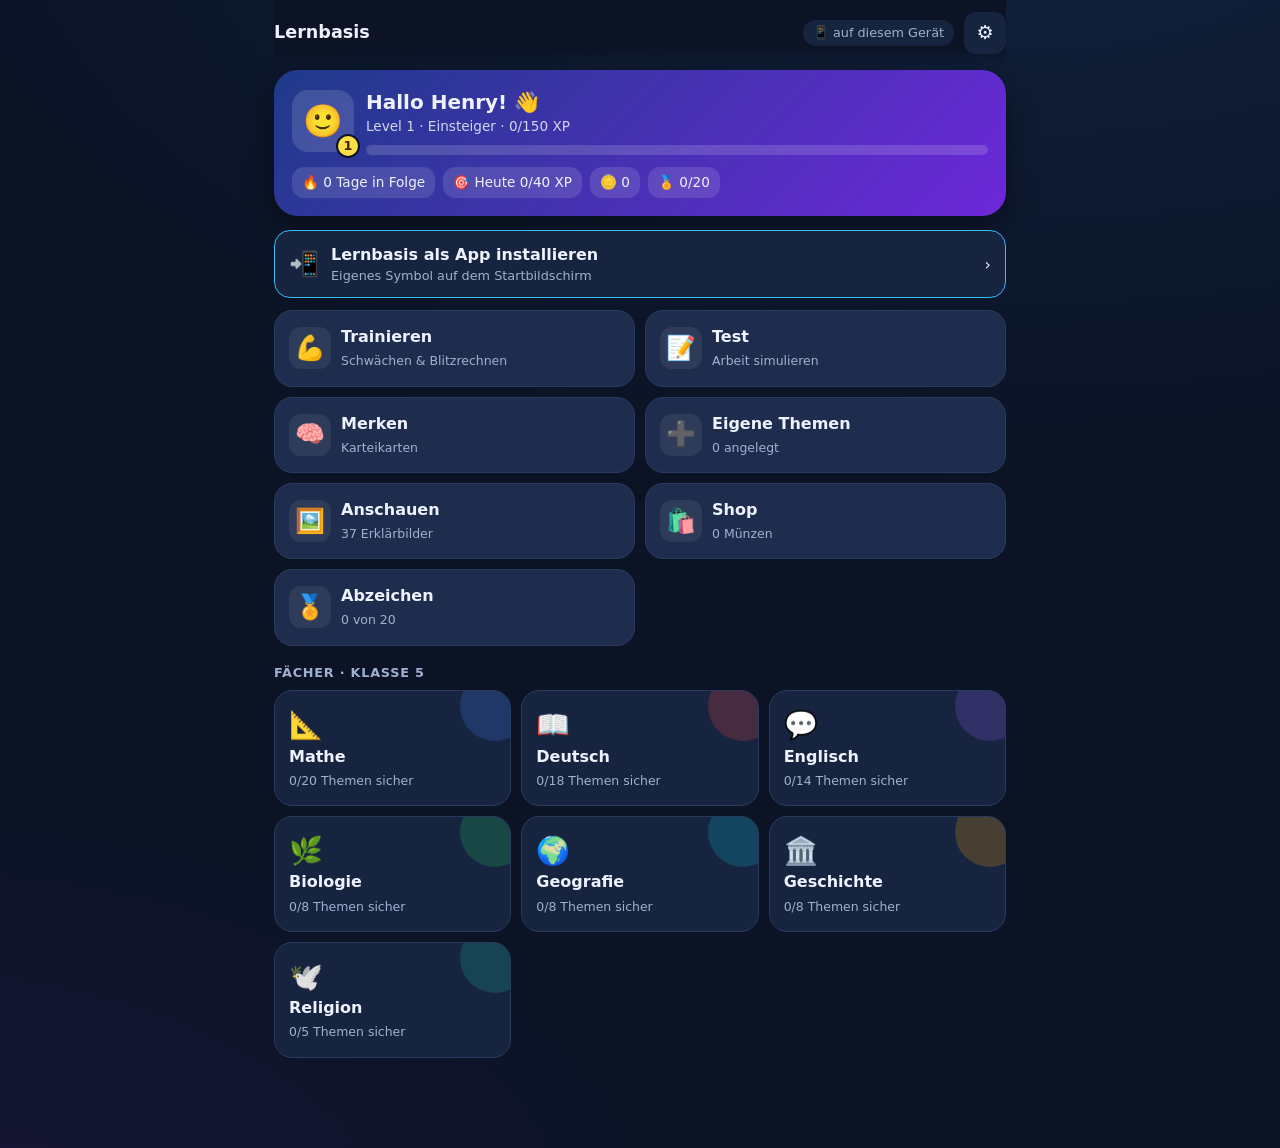
==== commit 19c4fa47: "Lernbasis: Punkte deutlich langsamer, Punkte-Tempo im Eltern-Bereich einstellbar Co-Authored-By: Cla" ====
--- a/lernbasis/index.html
+++ b/lernbasis/index.html
@@ -857,7 +857,7 @@
 const lsSet=(k,v)=>{try{localStorage.setItem(k,v)}catch(e){}};
 const lsDel=k=>{try{localStorage.removeItem(k)}catch(e){}};
 
-function defState(){return {v:1,updated:0,name:'Henry',xp:0,coins:0,avatar:'🙂',theme:'ozean',owned:{av:['🙂'],th:['ozean']},badges:{},st:{right:0,fixed:0,cards:0,tests:0,ones:0,perfect:0,combo:0},rewards:[{id:'w1',name:'15 Minuten extra Medienzeit',price:500},{id:'w2',name:'Lieblingsessen aussuchen',price:1200}],redeem:[],chest:'',streak:{last:'',n:0},days:{},tp:{},cards:{},tests:[],miss:{},done:{},custom:[],blitz:0,set:{ppin:'0000',goal:60,keys:[93,75,60,40,20],remind:'16:00'}}}
+function defState(){return {v:1,updated:0,name:'Henry',xp:0,coins:0,avatar:'🙂',theme:'ozean',owned:{av:['🙂'],th:['ozean']},badges:{},st:{right:0,fixed:0,cards:0,tests:0,ones:0,perfect:0,combo:0},rewards:[{id:'w1',name:'15 Minuten extra Medienzeit',price:500},{id:'w2',name:'Lieblingsessen aussuchen',price:1200}],redeem:[],chest:'',streak:{last:'',n:0},days:{},tp:{},cards:{},tests:[],miss:{},done:{},custom:[],blitz:0,set:{ppin:'0000',goal:40,xpf:1,keys:[93,75,60,40,20],remind:'16:00'}}}
 function fix(o){const d=defState();if(o&&o.miss)Object.keys(o.miss).forEach(k=>{if(/^\d+ · \d+ − \d+ : \d+ =#/.test(k))delete o.miss[k]});o=Object.assign(d,o||{});o.set=Object.assign(defState().set,o.set||{});if(!Array.isArray(o.set.keys)||o.set.keys.length!==5||o.set.keys.join()==='92,81,67,50,30')o.set.keys=[93,75,60,40,20];['days','tp','cards','miss','done','badges'].forEach(k=>{if(!o[k]||typeof o[k]!=='object')o[k]={}});['tests','custom','redeem','rewards'].forEach(k=>{if(!Array.isArray(o[k]))o[k]=[]});o.st=Object.assign(defState().st,o.st||{});o.owned=Object.assign(defState().owned,o.owned||{});return o}
 let S=(()=>{try{const j=JSON.parse(lsGet(LS));if(j)return fix(j)}catch(e){}return defState()})();
 let pushT=null;
@@ -885,8 +885,8 @@
 document.addEventListener('visibilitychange',async()=>{if(document.visibilityState==='visible'&&SYNC.on&&SYNC.pin&&!['quiz','test','cards','blitz'].includes(view.n)){const u=S.updated;await pull();if(S.updated!==u)render()}});
 
 /* ---------- XP, Level, Serie ---------- */
-function lvl(){let x=S.xp,l=1,need=100;while(x>=need){x-=need;l++;need+=50}return {l,x,need,title:TITLES[Math.min(TITLES.length-1,Math.floor((l-1)/2))]}}
-function addXP(n){const l0=lvl().l;S.xp+=n;S.coins=(S.coins||0)+n;const d=today();S.days[d]=(S.days[d]||0)+n;if(S.streak.last!==d){S.streak.n=S.streak.last===today(-1)?S.streak.n+1:1;S.streak.last=d}const L=lvl();if(L.l>l0)celeb('⬆️','Level '+L.l+'!','Du bist jetzt „'+L.title+'“.',L.l*20);chestCheck()}
+function lvl(){let x=S.xp,l=1,need=150;while(x>=need){x-=need;l++;need+=100}return {l,x,need,title:TITLES[Math.min(TITLES.length-1,Math.floor((l-1)/2))]}}
+function addXP(n){n=Math.max(1,Math.round(n*(S.set.xpf||1)));const l0=lvl().l;S.xp+=n;S.coins=(S.coins||0)+n;const d=today();S.days[d]=(S.days[d]||0)+n;if(S.streak.last!==d){S.streak.n=S.streak.last===today(-1)?S.streak.n+1:1;S.streak.last=d}const L=lvl();if(L.l>l0)celeb('⬆️','Level '+L.l+'!','Du bist jetzt „'+L.title+'“.',L.l*5);chestCheck()}
 function streak(){return (S.streak.last===today()||S.streak.last===today(-1))?S.streak.n:0}
 
 /* ---------- Themen ---------- */
@@ -1033,11 +1033,11 @@
  ((t.cards||[]).length?`<div class="sec">Das solltest du wissen</div><div class="box">${t.cards.slice(0,40).map(([f,b])=>`<div style="padding:4px 0;border-bottom:1px solid var(--line)"><b>${esc(f)}</b> – ${esc(b.split('|').join(' / '))}</div>`).join('')}</div>`:'')+
  (BILDER[id]?`<button class="btn sec2" onclick="go('bild',{id:'${id}',i:0})">🖼️ Mit Bildern anschauen</button>`:'')+`<button class="btn" onclick="learned('${id}')">✓ Gelernt – jetzt üben</button>`;
 };
-function learned(id){const st=S.tp[id]||(S.tp[id]={});if(st.ld!==today()){addXP(20);st.ld=today();toast('+20 XP fürs Lernen 📘')}st.l=true;save();const t=topic(id);if((t.tasks&&t.tasks.length)||t.gen||((t.auto||t.vok)&&t.cards.length))startQuiz(id,true);else startCards(id)}
+function learned(id){const st=S.tp[id]||(S.tp[id]={});if(st.ld!==today()){addXP(5);st.ld=today();toast('+5 XP fürs Lernen 📘')}st.l=true;save();const t=topic(id);if((t.tasks&&t.tasks.length)||t.gen||((t.auto||t.vok)&&t.cards.length))startQuiz(id,true);else startCards(id)}
 
 /* ---------- Üben / Trainieren ---------- */
-function startQuiz(id,rep){const t=topic(id);t._again=false;const tasks=tasksFor(t,10);if(t._again)setTimeout(()=>toast('🏁 Alle Aufgaben dieses Themas geschafft – jetzt kommt die Wiederholung!'),300);go('quiz',{title:t.title,color:subj(t.s).color,tasks,i:0,r:0,w:0,xp:0,retry:[],phase:1,tid:id,text:t.text},rep)}
-function startMix(tasks,title,color){if(!tasks.length){toast('Keine Aufgaben gefunden.');return}go('quiz',{title,color:color||'#38bdf8',tasks,i:0,r:0,w:0,xp:0,retry:[],phase:1})}
+function startQuiz(id,rep){const t=topic(id);t._again=false;const tasks=tasksFor(t,10);if(t._again)setTimeout(()=>toast('🏁 Alle Aufgaben dieses Themas geschafft – jetzt kommt die Wiederholung!'),300);go('quiz',{x0:S.xp,title:t.title,color:subj(t.s).color,tasks,i:0,r:0,w:0,xp:0,retry:[],phase:1,tid:id,text:t.text},rep)}
+function startMix(tasks,title,color){if(!tasks.length){toast('Keine Aufgaben gefunden.');return}go('quiz',{x0:S.xp,title,color:color||'#38bdf8',tasks,i:0,r:0,w:0,xp:0,retry:[],phase:1})}
 VIEWS.quiz=p=>{
  if(p.i>=p.tasks.length)return quizEnd(p);
  const t=p.tasks[p.i];const pct=Math.round(p.i/p.tasks.length*100);const tp=topic(t.tid);
@@ -1063,7 +1063,7 @@
  const p=view.p;if(p.done)return;const t=p.tasks[p.i];let v=raw?j:(t.t==='m'?t._o[j]:j);
  const ok=check(t,v);p.ans=v;p.done=true;p.ok=ok;const k=tkey(t);
  const st=S.tp[t.tid]||(S.tp[t.tid]={});
- if(ok){p.r++;st.r=(st.r||0)+1;S.st.right++;if(S.miss[k])S.st.fixed++;S.done[k]=Date.now();const x=p.phase===2?5:10;p.xp+=x;addXP(x);delete S.miss[k];p.combo=(p.combo||0)+1;if(p.combo>S.st.combo)S.st.combo=p.combo;if([3,5,10,15,20,30].includes(p.combo)){const b=p.combo*2;p.xp+=b;addXP(b);p.cmsg=`🔥 ${p.combo}er-Combo! +${b} Bonus`}else p.cmsg=''}
+ if(ok){p.r++;st.r=(st.r||0)+1;S.st.right++;if(S.miss[k])S.st.fixed++;const wasDone=!!S.done[k];S.done[k]=Date.now();const x=p.phase===2||wasDone?1:3;p.xp+=x;addXP(x);delete S.miss[k];p.combo=(p.combo||0)+1;if(p.combo>S.st.combo)S.st.combo=p.combo;if([5,10,20].includes(p.combo)){const b={5:3,10:5,20:10}[p.combo];p.xp+=b;addXP(b);p.cmsg=`🔥 ${p.combo}er-Combo! +${b} Bonus`}else p.cmsg=''}
  else{p.combo=0;p.cmsg='';p.w++;st.w=(st.w||0)+1;S.miss[k]={...t,_o:undefined};if(p.phase===1&&p.tasks!==p.retry)p.retry.push({...t,_o:undefined});if(navigator.vibrate)try{navigator.vibrate(80)}catch(e){}}
  const mk=Object.keys(S.miss);if(mk.length>80)delete S.miss[mk[0]];
  save();render();
@@ -1071,10 +1071,10 @@
 function quizNext(){const p=view.p;p.i++;p.done=false;p.ans='';render();scrollTo(0,0)}
 function quizEnd(p){
  if(p.phase===1&&p.retry.length&&!p.noRetry){return hdr(esc(p.title),p.color)+`<div class="big">🔁</div><h2 class="center">${p.retry.length} ${p.retry.length===1?'Aufgabe':'Aufgaben'} noch nicht richtig</h2><p class="center mut">Hol dir die Punkte zurück! In der Fehler-Runde übst du genau diese Aufgaben noch einmal.</p><button class="btn" onclick="retryRound()">Fehler-Runde starten</button><button class="btn sec2" onclick="view.p.noRetry=true;render()">Überspringen</button>`}
- if(!p.saved){p.saved=true;const first=p.r1??p.r;const tot=p.n1??p.tasks.length;const pct=Math.round(first/tot*100);if(p.tid){const st=S.tp[p.tid]||(S.tp[p.tid]={});st.sc=st.sc==null?pct:Math.round(st.sc*.5+pct*.5);st.last=today()}if(first===tot&&tot>=5){S.st.perfect++;addXP(20);p.xp+=20}save()}
+ if(!p.saved){p.saved=true;const first=p.r1??p.r;const tot=p.n1??p.tasks.length;const pct=Math.round(first/tot*100);if(p.tid){const st=S.tp[p.tid]||(S.tp[p.tid]={});st.sc=st.sc==null?pct:Math.round(st.sc*.5+pct*.5);st.last=today()}if(first===tot&&tot>=5){S.st.perfect++;addXP(10);p.xp+=10}save()}
  const tot=p.n1??p.tasks.length,first=p.r1??p.r,pct=Math.round(first/tot*100);
  const em=pct>=90?'🏆':pct>=70?'🌟':pct>=50?'👍':'💪';
- return hdr(esc(p.title),p.color)+`<div class="big">${em}</div><h2 class="center">${first} von ${tot} beim ersten Versuch richtig</h2><p class="center mut">+${p.xp} XP · ${pct>=90?'Hervorragend!':pct>=70?'Richtig gut!':pct>=50?'Ordentlich – dranbleiben!':'Übung macht den Meister. Schau dir noch einmal die Merkkästen an.'}</p>
+ return hdr(esc(p.title),p.color)+`<div class="big">${em}</div><h2 class="center">${first} von ${tot} beim ersten Versuch richtig</h2><p class="center mut">+${p.x0!=null?S.xp-p.x0:p.xp} XP · ${pct>=90?'Hervorragend!':pct>=70?'Richtig gut!':pct>=50?'Ordentlich – dranbleiben!':'Übung macht den Meister. Schau dir noch einmal die Merkkästen an.'}</p>
  ${p.tid?`<button class="btn" onclick="startQuiz('${p.tid}',true)">Noch eine Runde</button>`:`<button class="btn" onclick="go('train',{},true)">Weiter trainieren</button>`}
  ${p.tid&&pct<70?`<button class="btn sec2" onclick="go('learn',{id:'${p.tid}'},true)">📘 Nochmal lernen</button>`:''}<button class="btn sec2" onclick="go('home',{},true)">Zur Startseite</button>`;
 }
@@ -1138,10 +1138,10 @@
 
 /* ---------- Blitzrechnen ---------- */
 let blitzT=null;
-function startBlitz(){go('blitz',{});view.p={t:GEN.blitz(),r:0,w:0,end:Date.now()+60000,run:true};render();clearInterval(blitzT);blitzT=setInterval(()=>{const p=view.p;if(view.n!=='blitz'){clearInterval(blitzT);return}const left=Math.max(0,Math.ceil((p.end-Date.now())/1000));const el=$('#bt');if(el)el.textContent=left+' s';if(left<=0){clearInterval(blitzT);p.run=false;const x=p.r*2;addXP(x);if(p.r>(S.blitz||0)){S.blitz=p.r;p.rec=true}save();render()}},250)}
+function startBlitz(){go('blitz',{});view.p={t:GEN.blitz(),r:0,w:0,end:Date.now()+60000,run:true};render();clearInterval(blitzT);blitzT=setInterval(()=>{const p=view.p;if(view.n!=='blitz'){clearInterval(blitzT);return}const left=Math.max(0,Math.ceil((p.end-Date.now())/1000));const el=$('#bt');if(el)el.textContent=left+' s';if(left<=0){clearInterval(blitzT);p.run=false;const x=Math.floor(p.r/2);if(x)addXP(x);if(p.r>(S.blitz||0)){S.blitz=p.r;p.rec=true}save();render()}},250)}
 VIEWS.blitz=p=>{
  if(!p.t)return VIEWS.train();
- if(!p.run)return hdr('⚡ Blitzrechnen','#f59e0b')+`<div class="big">${p.rec?'🏆':'⚡'}</div><h2 class="center">${p.r} richtig${p.w?`, ${p.w} falsch`:''}</h2><p class="center mut">${p.rec?'Neuer Rekord!':'Rekord: '+S.blitz} · +${p.r*2} XP</p><button class="btn" onclick="startBlitz()">Nochmal</button><button class="btn sec2" onclick="go('train',{},true)">Zurück</button>`;
+ if(!p.run)return hdr('⚡ Blitzrechnen','#f59e0b')+`<div class="big">${p.rec?'🏆':'⚡'}</div><h2 class="center">${p.r} richtig${p.w?`, ${p.w} falsch`:''}</h2><p class="center mut">${p.rec?'Neuer Rekord!':'Rekord: '+S.blitz} · +${Math.floor(p.r/2)} XP</p><button class="btn" onclick="startBlitz()">Nochmal</button><button class="btn sec2" onclick="go('train',{},true)">Zurück</button>`;
  return hdr('⚡ Blitzrechnen','#f59e0b',`<span class="pill timer" id="bt">60 s</span>`)+`<p class="center mut">✅ ${p.r} · ❌ ${p.w}</p><div class="q center" style="font-size:2rem">${p.t.q}</div><input id="ans" inputmode="numeric" autocomplete="off" autofocus onkeydown="if(event.key==='Enter')blitzIn()" style="font-size:1.6rem;text-align:center"><button class="btn" onclick="blitzIn()">OK</button>${p.last?`<p class="center small mut">${p.last}</p>`:''}`;
 };
 function blitzIn(){const p=view.p;const v=$('#ans').value.trim();if(!v)return;if(check(p.t,v)){p.r++;p.last='✅ '+p.t.q+' '+p.t.a}else{p.w++;p.last='❌ '+p.t.q+' '+p.t.a}p.t=GEN.blitz();render()}
@@ -1163,7 +1163,7 @@
  ${p.flip?`<div class="row2"><button class="btn no" onclick="cardRate(false)">✗ Noch nicht</button><button class="btn ok" onclick="cardRate(true)">✓ Gewusst</button></div>`:`<button class="btn sec2" onclick="view.p.flip=true;render()">Antwort zeigen</button>`}`;
 };
 function cardRate(ok){const p=view.p,c=p.cs[p.i];const s=S.cards[c.key]||{b:0};
- if(ok){s.b=Math.min(5,(s.b||0)+1);s.d=today(INT[s.b]);p.ok++;S.st.cards++;addXP(5)}else{s.b=1;s.d=today(1);p.no++;if(!c.again)p.cs.push({...c,again:true})}
+ if(ok){s.b=Math.min(5,(s.b||0)+1);s.d=today(INT[s.b]);p.ok++;S.st.cards++;addXP(1)}else{s.b=1;s.d=today(1);p.no++;if(!c.again)p.cs.push({...c,again:true})}
  S.cards[c.key]=s;p.i++;p.flip=false;save();render()}
 
 /* ---------- Test simulieren ---------- */
@@ -1208,10 +1208,10 @@
  p.fin=true;clearInterval(testT);p.res=p.tasks.map((t,j)=>check(t,p.ans[j]));p.r=p.res.filter(Boolean).length;p.pct=Math.round(p.r/p.tasks.length*100);p.g=grade(p.pct);p.sec=Math.round((Date.now()-p.start)/1000);
  S.st.tests++;if(p.g===1)S.st.ones++;p.tasks.forEach((t,j)=>{const st=S.tp[t.tid]||(S.tp[t.tid]={});if(p.res[j]){st.r=(st.r||0)+1;S.st.right++;S.done[tkey(t)]=Date.now();delete S.miss[tkey(t)]}else{st.w=(st.w||0)+1;S.miss[tkey(t)]={...t,_o:undefined}}});
  const tids=[...new Set(p.tasks.map(t=>t.tid))];tids.forEach(id=>{const idx=p.tasks.map((t,j)=>t.tid===id?j:-1).filter(j=>j>=0);const pc=Math.round(idx.filter(j=>p.res[j]).length/idx.length*100);const st=S.tp[id];st.sc=st.sc==null?pc:Math.round(st.sc*.5+pc*.5)});
- addXP(p.r*5+20);if(p.g<=2)celeb(p.g===1?'🥇':'🥈','Note '+p.g+'!','Stark geschrieben – '+p.r+' von '+p.tasks.length+' richtig.',p.g===1?100:50);S.tests.push({d:today(),title:p.title,s:p.s,n:p.tasks.length,r:p.r,g:p.g,sec:p.sec});if(S.tests.length>100)S.tests.shift();save();render();scrollTo(0,0)}
+ p.xpg=p.r*2+({1:15,2:8,3:3}[p.g]||0);addXP(p.xpg);if(p.g<=2)celeb(p.g===1?'🥇':'🥈','Note '+p.g+'!','Stark geschrieben – '+p.r+' von '+p.tasks.length+' richtig.',p.g===1?25:10);S.tests.push({d:today(),title:p.title,s:p.s,n:p.tasks.length,r:p.r,g:p.g,sec:p.sec});if(S.tests.length>100)S.tests.shift();save();render();scrollTo(0,0)}
 function testResult(p){
  const col=['','#22c55e','#84cc16','#eab308','#f97316','#ef4444','#b91c1c'][p.g];
- return hdr('📝 Auswertung',p.color)+`<p class="center mut" style="margin:0">${esc(p.title)}</p><div class="note" style="color:${col}">${p.g}</div><p class="center"><b>${p.r} von ${p.tasks.length} richtig (${p.pct} %)</b><br><span class="small mut">Zeit: ${Math.floor(p.sec/60)} min ${p.sec%60} s · Note als Richtwert · +${p.r*5+20} XP</span></p>
+ return hdr('📝 Auswertung',p.color)+`<p class="center mut" style="margin:0">${esc(p.title)}</p><div class="note" style="color:${col}">${p.g}</div><p class="center"><b>${p.r} von ${p.tasks.length} richtig (${p.pct} %)</b><br><span class="small mut">Zeit: ${Math.floor(p.sec/60)} min ${p.sec%60} s · Note als Richtwert · +${p.xpg||0} XP</span></p>
  <button class="btn" onclick="go('testsetup',{s:'${p.s}'},true)">Neuer Test</button>${p.r<p.tasks.length?`<button class="btn sec2" onclick="missMix()">🔁 Fehler gleich üben</button>`:''}
  <div class="sec">Alle Aufgaben</div>${p.tasks.map((t,j)=>`<div class="rev ${p.res[j]?'ok':'no'}"><div>${j+1}. ${t.th?'<span class="badge" style="background:#38bdf833;color:#7dd3fc">Theorie</span> ':''}${t.q}</div><div class="small" style="margin-top:6px">${p.res[j]?'✅':'❌'} Deine Antwort: <b>${p.ans[j]==null||p.ans[j]===''?'–':esc(t.t==='w'?(p.ans[j]?'Stimmt':'Stimmt nicht'):p.ans[j])}</b>${p.res[j]?'':` · Richtig: <b>${esc(showAns(t))}</b>`}</div>${!p.res[j]&&t.ex?`<div class="small mut" style="margin-top:4px">${t.ex}</div>`:''}</div>`).join('')}`;
 }
@@ -1271,6 +1271,7 @@
  <label class="small mut">Dieses Gerät ist …</label><div class="chips" style="margin-bottom:10px"><button class="chip ${MODE==='kind'?'on':''}" onclick="setMode('kind')">🧒 Kinder-App (Henry)</button><button class="chip ${MODE==='eltern'?'on':''}" onclick="setMode('eltern')">👩 Eltern-App</button></div>
  <label class="small mut">Name des Kindes</label><input value="${esc(S.name)}" onchange="S.name=this.value.trim()||'Henry';save()">
  <div class="row2" style="margin-top:8px"><div><label class="small mut">Tagesziel (XP)</label><input type="number" inputmode="numeric" value="${S.set.goal}" onchange="S.set.goal=Math.max(10,+this.value||60);save()"></div><div><label class="small mut">Eltern-PIN (4 Ziffern)</label><input inputmode="numeric" maxlength="4" value="${esc(S.set.ppin)}" onchange="if(/^\\d{4}$/.test(this.value)){S.set.ppin=this.value;save();toast('PIN geändert')}else toast('Bitte 4 Ziffern')"></div></div>
+ <label class="small mut" style="display:block;margin-top:8px">Punkte-Tempo (XP und Münzen)</label><div class="chips">${[[0.5,'langsam'],[1,'normal'],[1.5,'schneller']].map(([v,l])=>`<button class="chip ${(S.set.xpf||1)===v?'on':''}" onclick="S.set.xpf=${v};save();render()">${l}</button>`).join('')}</div>
  <label class="small mut" style="display:block;margin-top:8px">Notenschlüssel (ab … % für Note 1 bis 5, darunter 6)</label><div style="display:grid;grid-template-columns:repeat(5,1fr);gap:6px">${k.map((v,i)=>`<input type="number" inputmode="numeric" value="${v}" title="Note ${i+1}" onchange="S.set.keys[${i}]=+this.value;save()">`).join('')}</div>
  <div class="sec">Daten</div><p class="small mut">${SYNC.on?(SYNC.pin?'☁️ Fortschritt wird über den Leuchtturm zwischen allen Geräten synchronisiert.':'Server erreichbar, Gerät noch nicht verbunden.'):'📱 Fortschritt wird nur auf diesem Gerät gespeichert.'}</p>
  <div class="row2"><button class="btn sec2" onclick="exportData()">⬇️ Sicherung</button><label class="btn sec2" style="cursor:pointer">⬆️ Laden<input type="file" accept=".json" style="display:none" onchange="importData(this.files[0])"></label></div>
@@ -1321,8 +1322,8 @@
 function showCeleb(){if(PREVIEW){CELEB=[];return}if(!CELEB.length||$('.ov'))return;const c=CELEB[0];const el=document.createElement('div');el.className='ov';
  el.innerHTML=`<div class="conf">${Array.from({length:40},(_,i)=>`<i style="left:${Math.random()*100}%;background:${['#fde047','#f472b6','#38bdf8','#4ade80','#fb923c','#a78bfa'][i%6]};animation-delay:${Math.random()*.8}s;animation-duration:${1.6+Math.random()*1.4}s"></i>`).join('')}</div><div class="ovc"><div class="ovi">${c.icon}</div><h2>${c.title}</h2><p>${c.text}</p><button class="btn">Weiter</button></div>`;
  el.onclick=()=>{el.remove();CELEB.shift();showCeleb()};document.body.appendChild(el);if(navigator.vibrate)try{navigator.vibrate([40,40,80])}catch(e){}}
-function checkBadges(){BADGES.forEach(([id,ic,n,d,f])=>{if(!S.badges[id]){let ok=false;try{ok=f(S)}catch(e){}if(ok){S.badges[id]=today();celeb(ic,'Abzeichen: '+n,d+'!',50)}}})}
-function chestCheck(){const g=S.set.goal||60;if((S.days[today()]||0)>=g&&S.chest!==today()){S.chest=today();const c=R(40,90);celeb('🎁','Tagesziel geschafft!','Du hast die Schatztruhe geöffnet:',c)}}
+function checkBadges(){BADGES.forEach(([id,ic,n,d,f])=>{if(!S.badges[id]){let ok=false;try{ok=f(S)}catch(e){}if(ok){S.badges[id]=today();celeb(ic,'Abzeichen: '+n,d+'!',20)}}})}
+function chestCheck(){const g=S.set.goal||60;if((S.days[today()]||0)>=g&&S.chest!==today()){S.chest=today();const c=R(10,25);celeb('🎁','Tagesziel geschafft!','Du hast die Schatztruhe geöffnet:',c)}}
 function applyTheme(){const t=THEMES[S.theme]||THEMES.ozean;const r=document.documentElement.style;r.setProperty('--acc',t.acc);r.setProperty('--hero',t.hero);const m=document.querySelector('meta[name=theme-color]');if(m)m.content='#0b1324'}
 
 VIEWS.shop=p=>{
@@ -1344,7 +1345,7 @@
  ${open.length?open.map(x=>`<div class="item"><span>⏳</span><div class="t"><b>${esc(x.name)}</b><small>eingelöst am ${x.d.split('-').reverse().join('.')} · ${x.price} Münzen</small></div><button class="pill" onclick="redeemDone('${x.id}')">✓ erledigt</button></div>`).join(''):'<p class="small mut">Nichts offen.</p>'}
  ${rw.map((x,i)=>`<div class="ed"><input value="${esc(x.name)}" onchange="S.rewards[${i}].name=this.value;save()"><input type="number" inputmode="numeric" value="${x.price}" onchange="S.rewards[${i}].price=Math.max(1,+this.value||1);save()"><button onclick="S.rewards.splice(${i},1);save();render()">🗑</button></div>`).join('')}
  <button class="btn sec2" onclick="S.rewards.push({id:'w'+Date.now(),name:'Neue Belohnung',price:500});save();render()">+ Belohnung</button>
- <p class="small mut">Richtwert: Für ein gutes Lerntag-Pensum gibt es etwa 150–250 Münzen.</p>`}
+ <p class="small mut">Richtwert: Ein gründlicher Lerntag bringt etwa 40–70 Münzen (Punkte-Tempo „normal“).</p>`}
 function redeemDone(id){const x=S.redeem.find(r=>r.id===id);if(x){x.done=true;save();render()}}
 function elternRemind(){
  const can=SYNC.on&&SYNC.pin;const on=lsGet('lb_push')==='1';
@@ -1382,7 +1383,7 @@
 function bStep(k,d){const {b,s}=bCur();const c=(b.ctl?b.ctl(s):[]).find(x=>x.k===k);let v=s[k]+d;if(c){if(v<c.min)v=c.min;if(v>c.max)v=c.max}s[k]=v;s.k=0;if(b.fix)b.fix(s,d);render()}
 function bNeu(){const {b,s,key}=bCur();const n=Object.assign({k:0},b.neu?b.neu(s):b.init());if(b.fix)b.fix(n);BST[key]=n;render()}
 function bNext(all){const {b,s,key}=bCur();const n=(b.draw(s).steps||[]).length;s.k=all?n:Math.min(n,s.k+1);
- if(s.k>=n&&!PREVIEW){if(S.bvd!==today()){S.bvd=today();S.bv=[]}if(!(S.bv||[]).includes(key)){S.bv=(S.bv||[]).concat(key);addXP(5);save();toast('+5 XP fürs Anschauen 🖼️')}}render()}
+ if(s.k>=n&&!PREVIEW){if(S.bvd!==today()){S.bvd=today();S.bv=[]}if(!(S.bv||[]).includes(key)){S.bv=(S.bv||[]).concat(key);addXP(2);save();toast('+2 XP fürs Anschauen 🖼️')}}render()}
 VIEWS.bild=p=>{
  const list=BILDER[p.id];const t=topic(p.id);if(!list||!t)return VIEWS.home();const i=p.i||0,b=list[i],key=p.id+'#'+i;
  if(!BST[key]){BST[key]=Object.assign({k:0},b.init());if(b.fix)b.fix(BST[key])}
@@ -1766,10 +1767,10 @@
  p.i++;p.show=false;render();scrollTo(0,0)}
 function abfrageEnd(p){
  const rated=p.res.filter(x=>x!==null),r=rated.filter(Boolean).length,n=rated.length,pct=n?Math.round(r/n*100):0,g=grade(pct);
- if(!p.saved&&n){p.saved=true;S.tests.push({d:today(),title:'Abfrage: '+p.title,s:subj(topic(p.qs[0].tid).s).id,n,r,g,sec:0});addXP(r*5);
+ if(!p.saved&&n){p.saved=true;S.tests.push({d:today(),title:'Abfrage: '+p.title,s:subj(topic(p.qs[0].tid).s).id,n,r,g,sec:0});addXP(r*2);
   [...new Set(p.qs.map(q=>q.tid))].forEach(id=>{const idx=p.qs.map((q,j)=>q.tid===id&&p.res[j]!==null?j:-1).filter(j=>j>=0);if(!idx.length)return;const pc=Math.round(idx.filter(j=>p.res[j]).length/idx.length*100);const st=S.tp[id]||(S.tp[id]={});st.sc=st.sc==null?pc:Math.round(st.sc*.5+pc*.5)});save()}
  const wrong=p.qs.filter((_,j)=>p.res[j]===false);
- return hdr('🗣️ Auswertung','#64748b')+`<p class="center mut" style="margin:0">${esc(p.title)}</p><div class="note">${n?g:'–'}</div><p class="center"><b>${r} von ${n} gewusst (${pct} %)</b><br><span class="small mut">Henry bekommt +${r*5} XP und Münzen</span></p>
+ return hdr('🗣️ Auswertung','#64748b')+`<p class="center mut" style="margin:0">${esc(p.title)}</p><div class="note">${n?g:'–'}</div><p class="center"><b>${r} von ${n} gewusst (${pct} %)</b><br><span class="small mut">Henry bekommt +${r*2} XP und Münzen</span></p>
  ${wrong.length?`<div class="sec">Nicht gewusst – zum Nachlernen</div>${wrong.map(q=>`<div class="rev no"><div>${q.q}</div><div class="small" style="margin-top:4px">Lösung: <b>${q.ans}</b></div></div>`).join('')}<p class="small mut">Henry übt diese Fragen jetzt unter „Trainieren → Fehler wiederholen“ und als fällige Karteikarten unter „Merken“.</p>`:'<p class="center">🏆 Alles gewusst!</p>'}
  <button class="btn" onclick="go('abfrage',{s:'${subj(topic(p.qs[0].tid).s).id}'},true)">Neue Abfrage</button><button class="btn sec2" onclick="go('eltern',{ok:true},true)">Zum Eltern-Bereich</button>`;
 }
